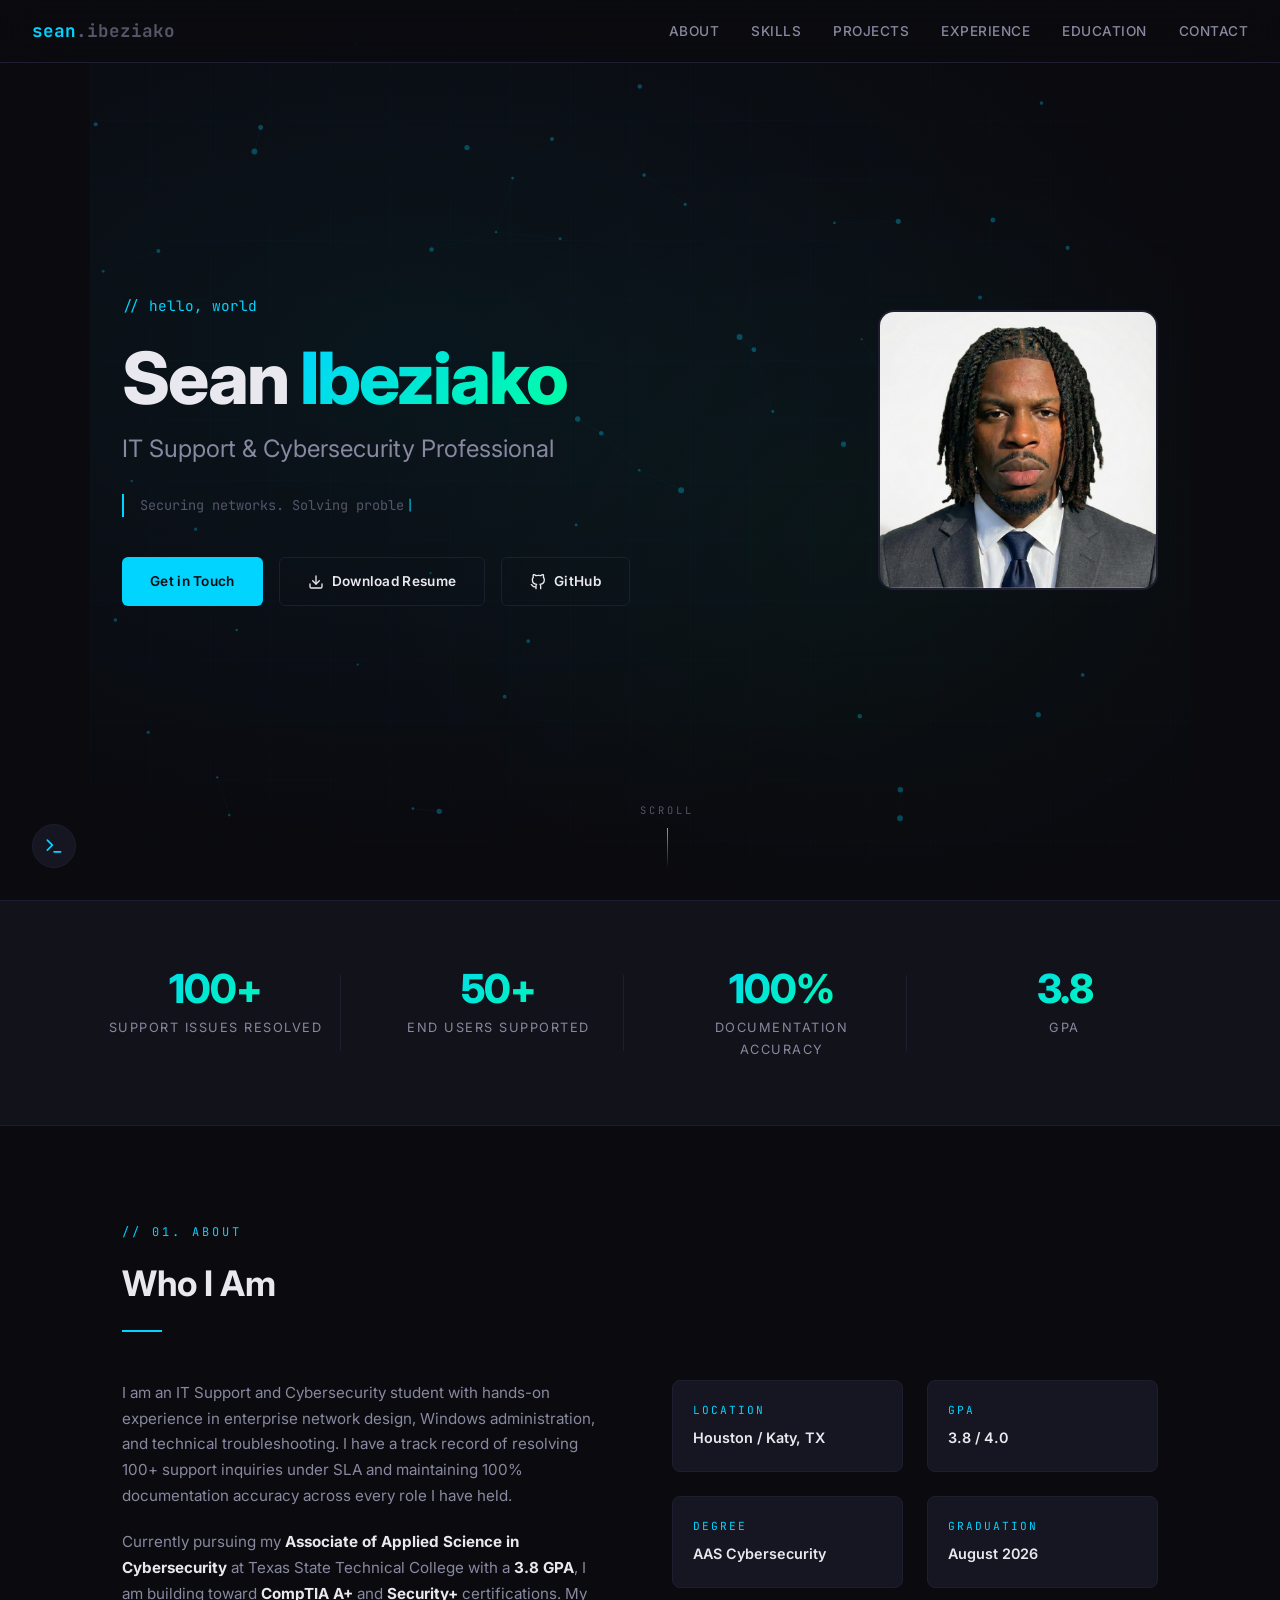
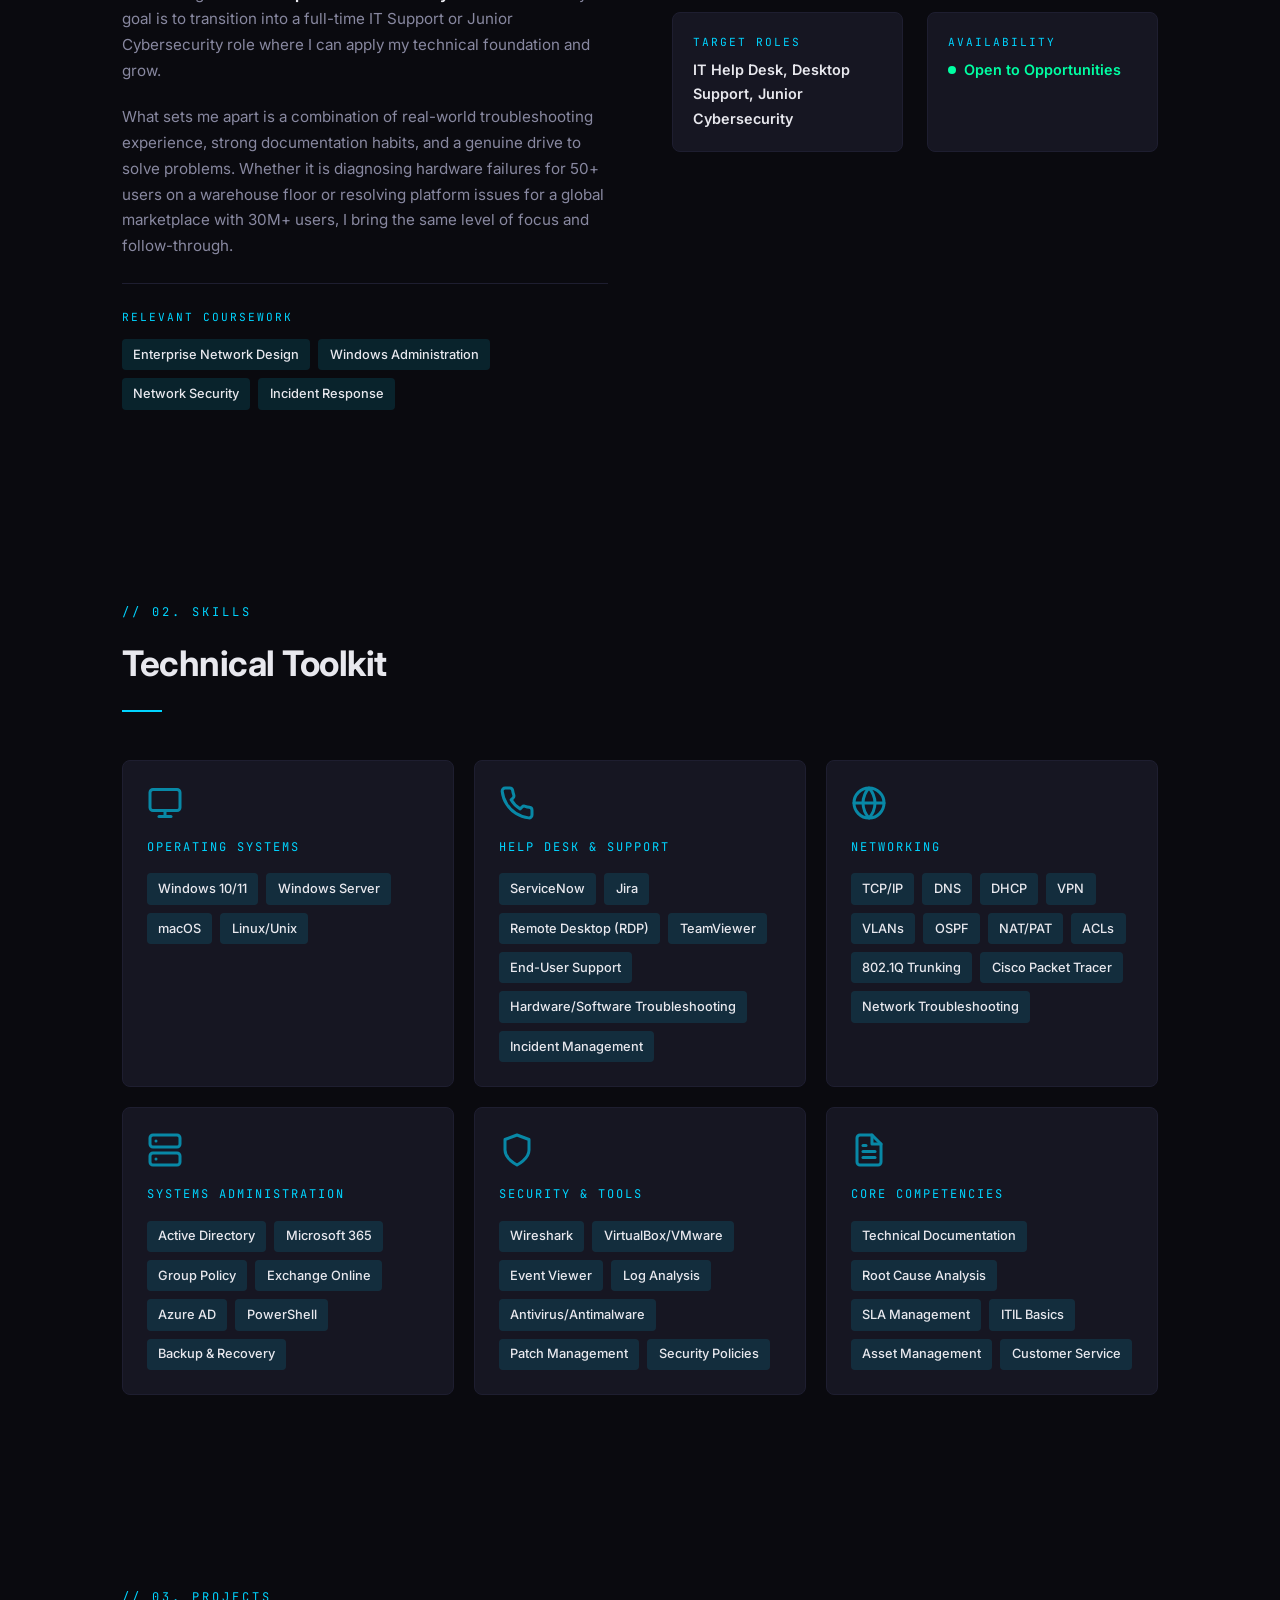
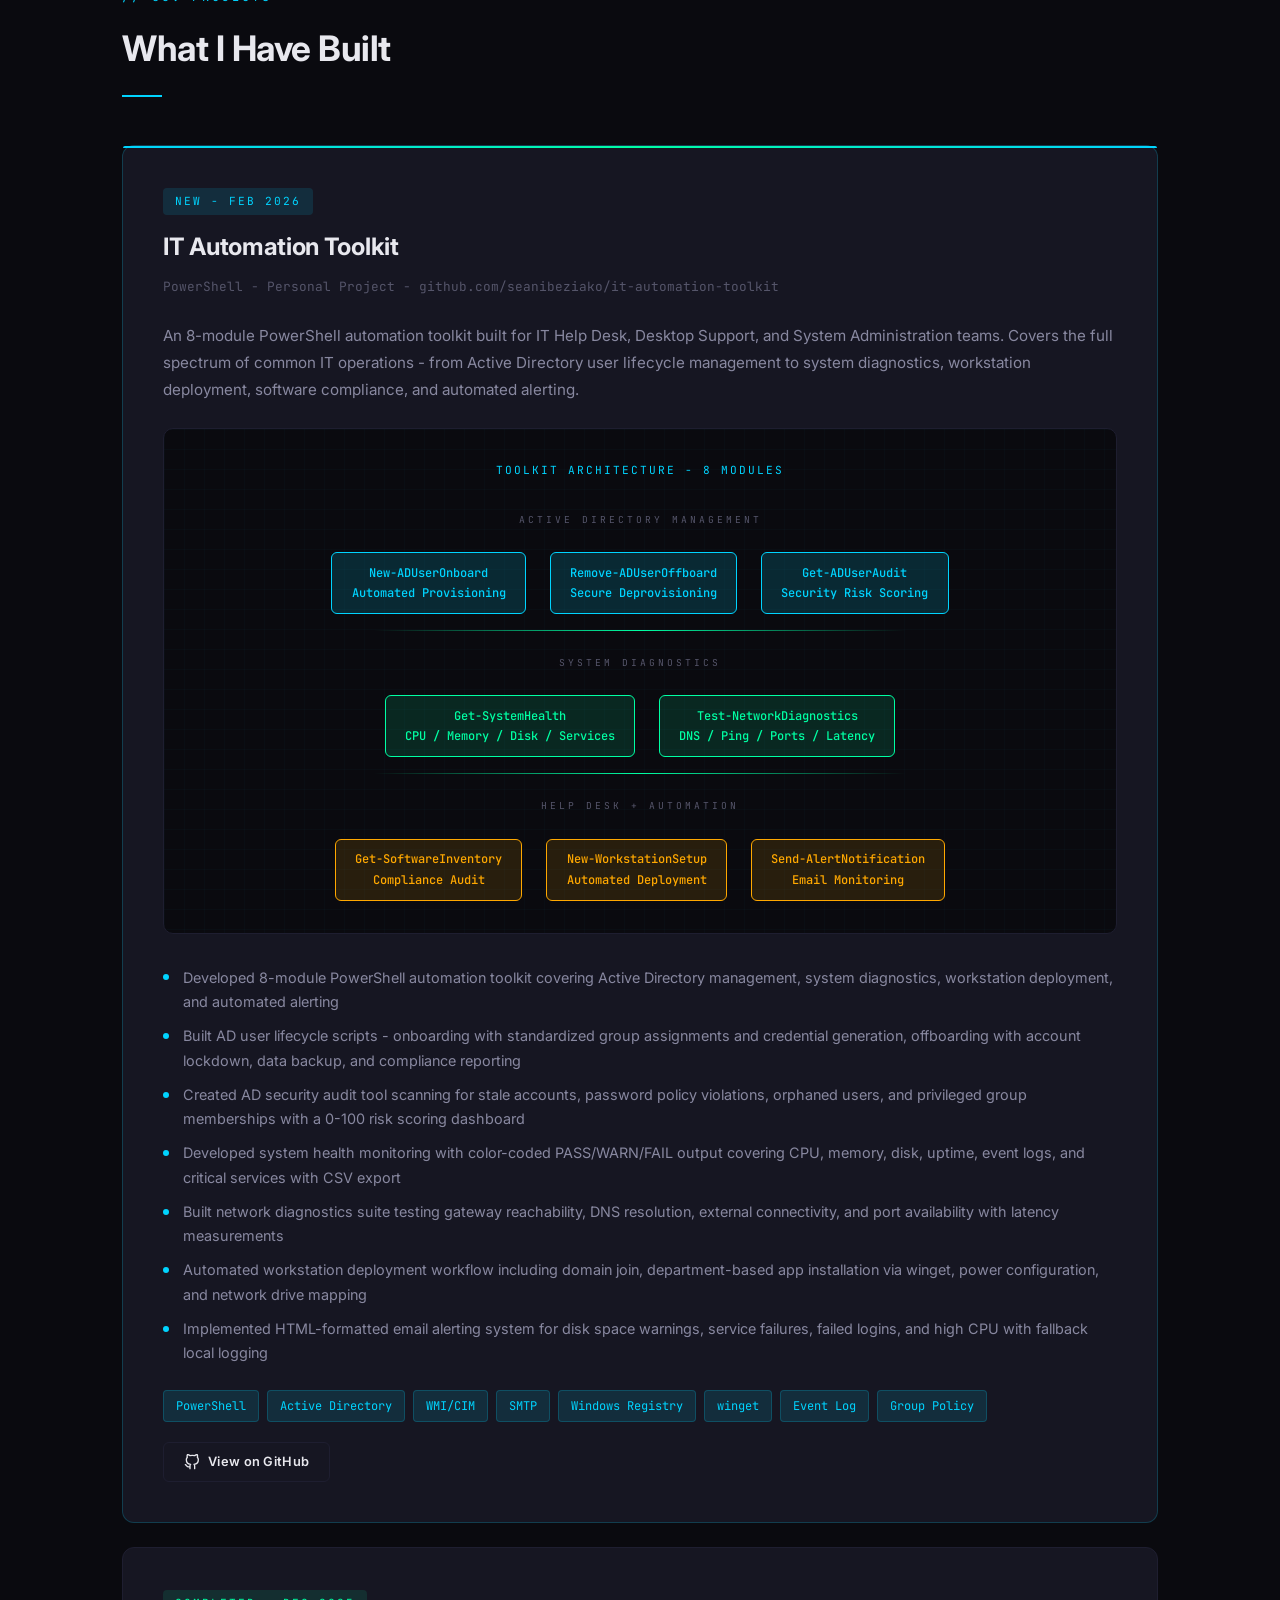
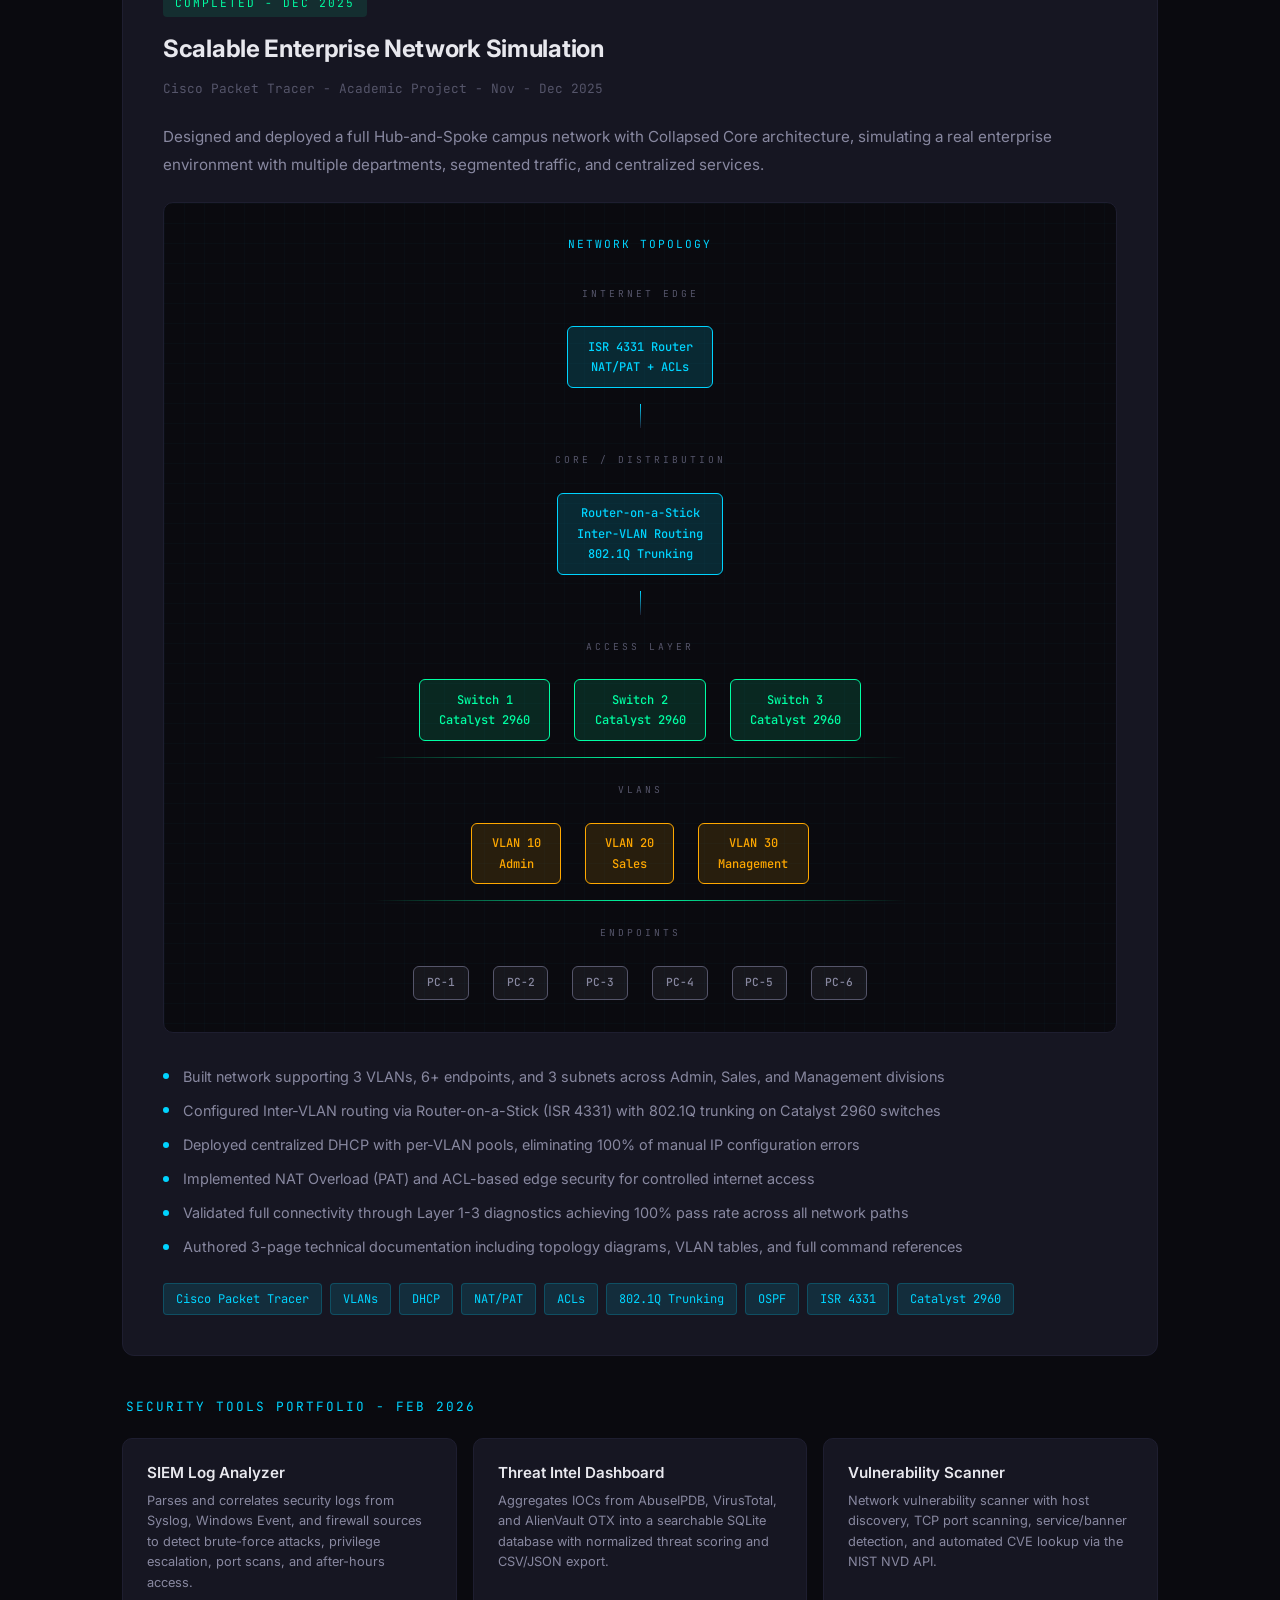
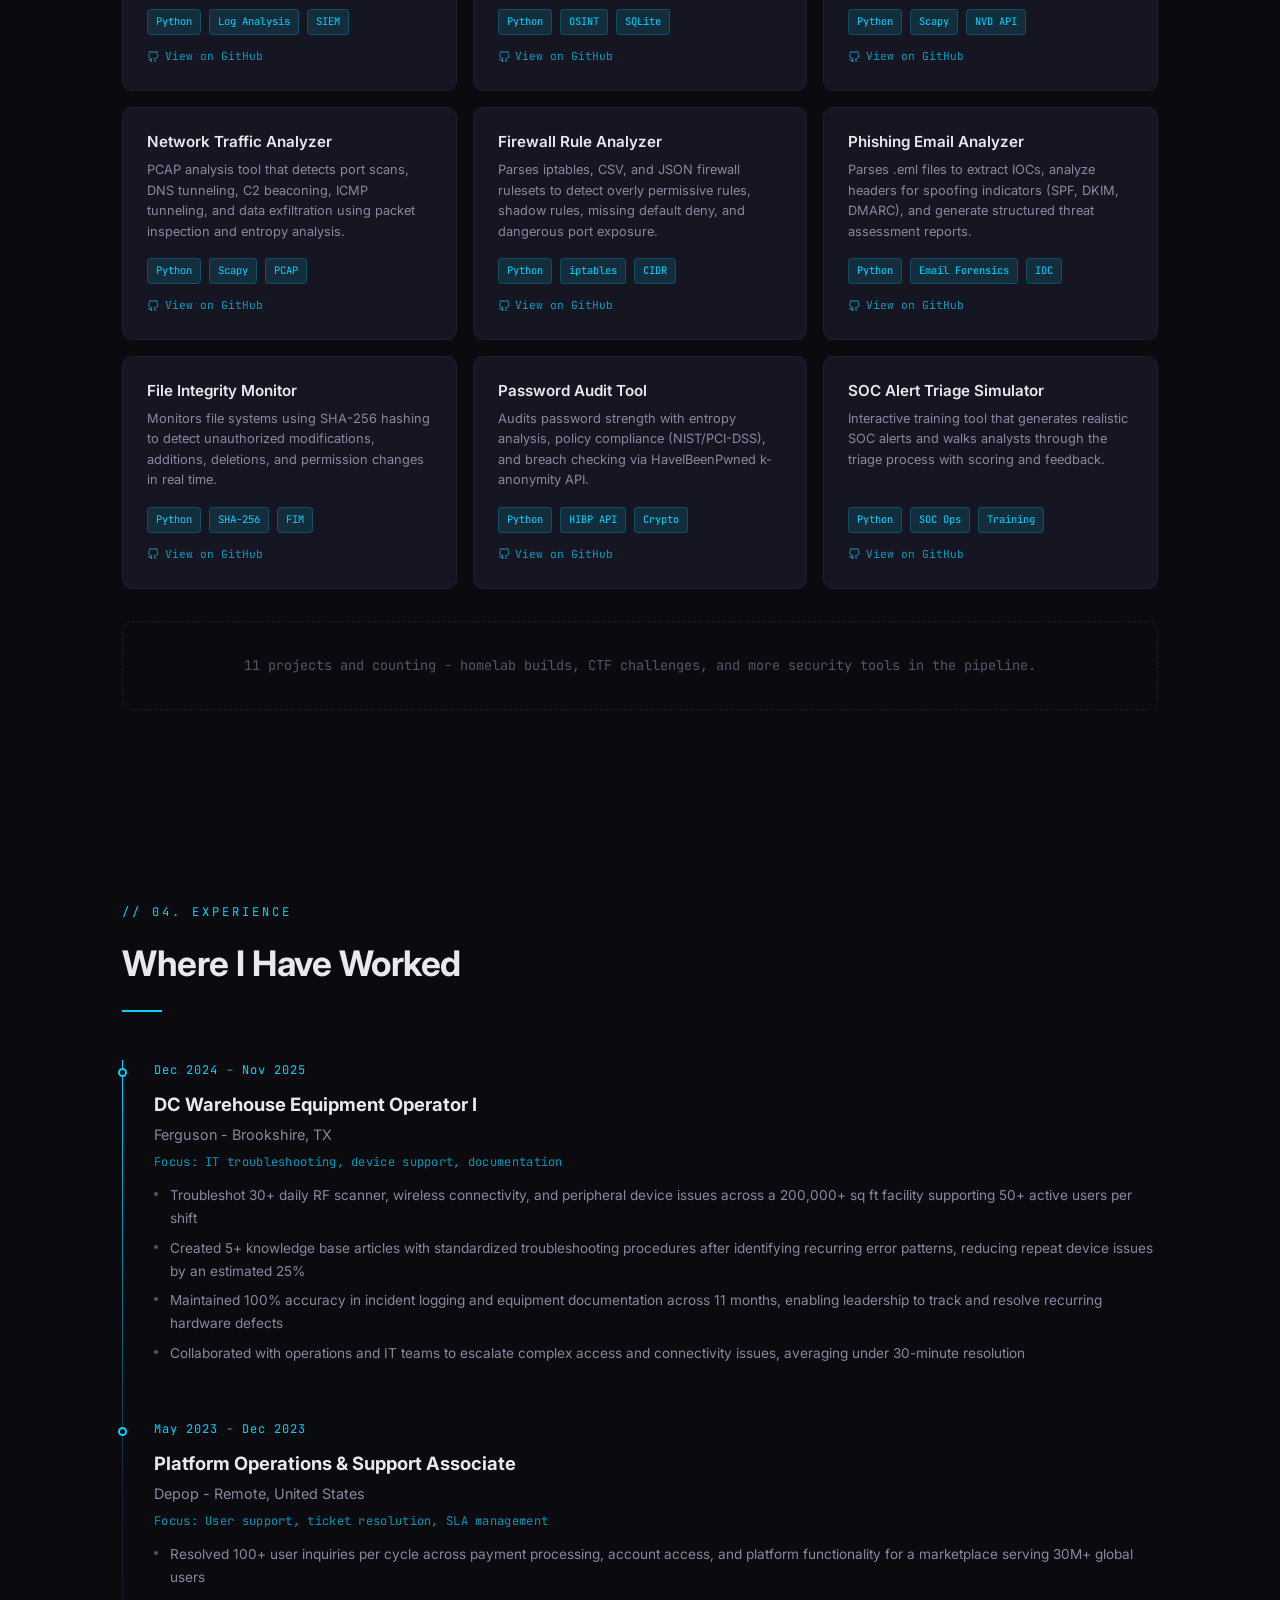
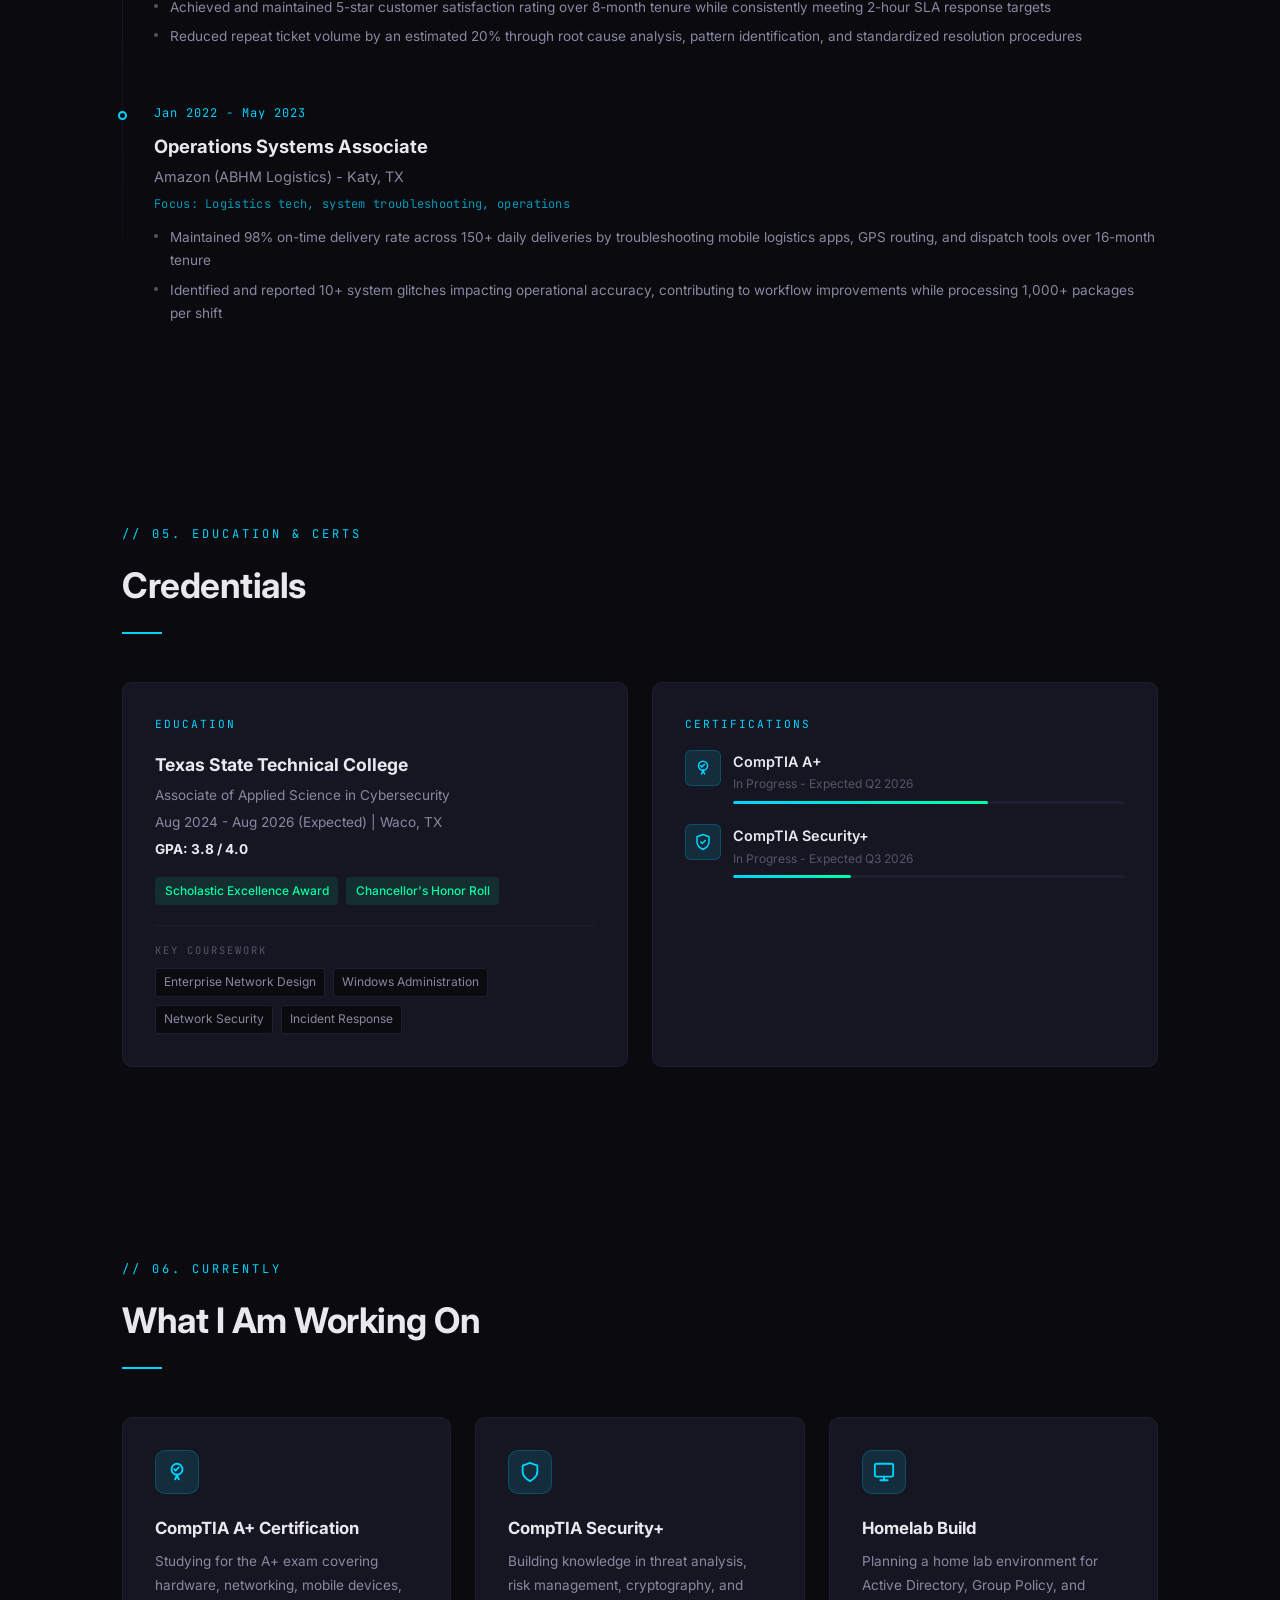
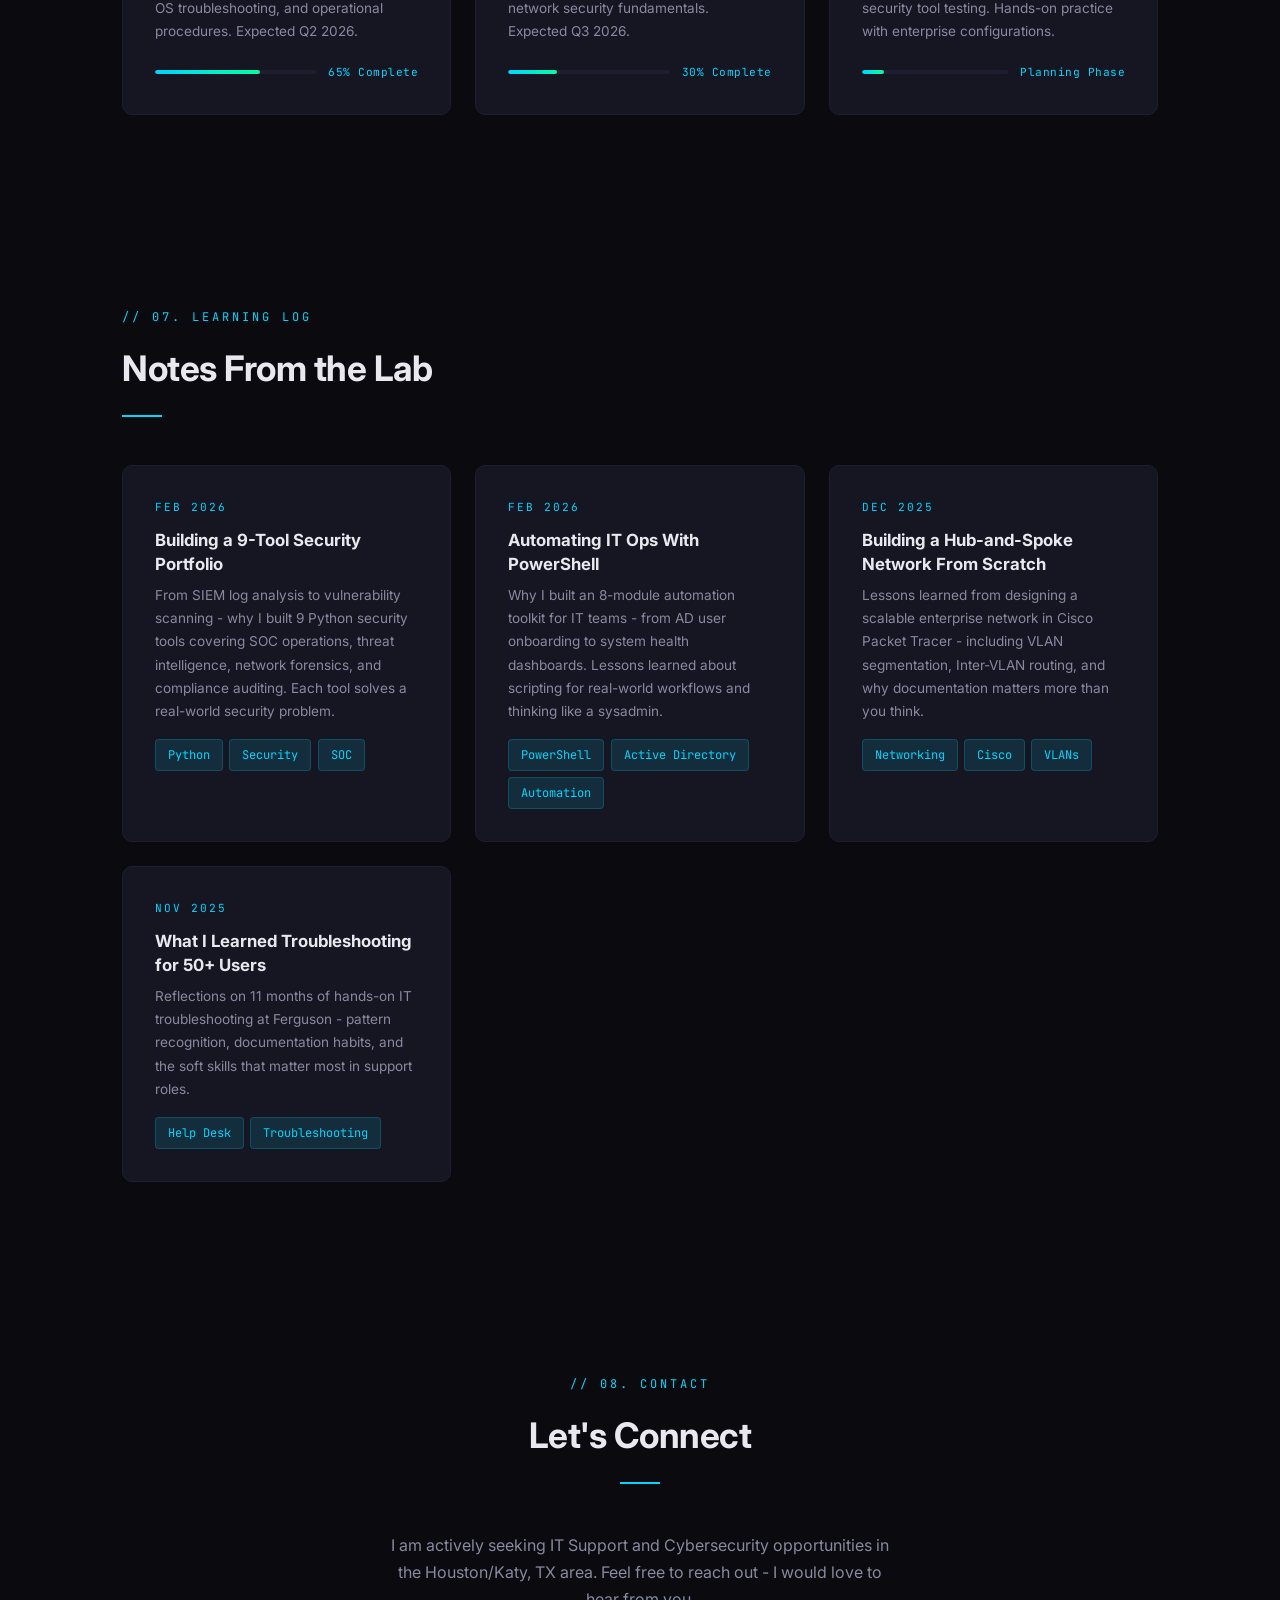
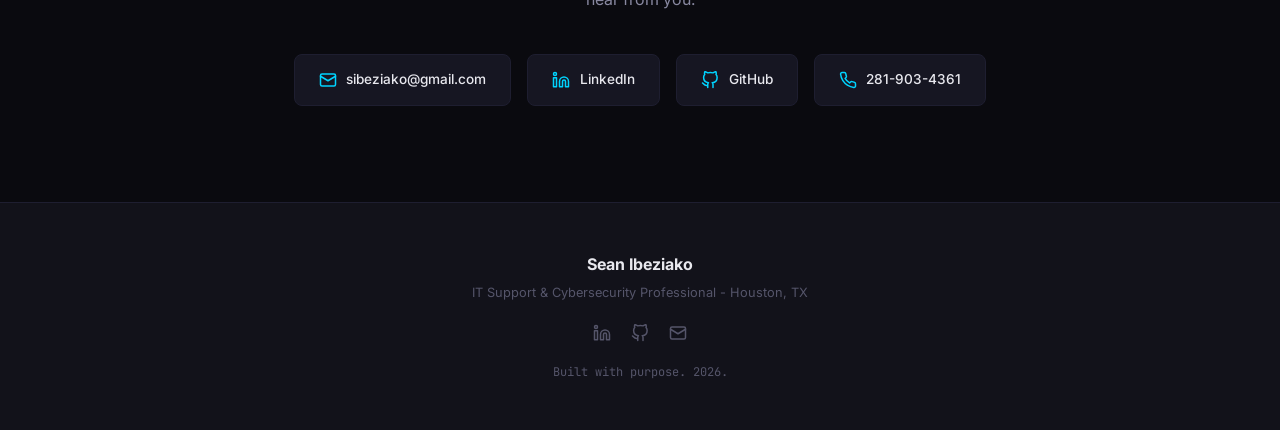
==== index.html @ e23c7478 "Add 9 security tool projects to portfolio Added SIEM Log Analyzer, Threat Intel Dashboard, Vulnerabi" ====
<!DOCTYPE html>
<html lang="en">
<head>
  <meta charset="UTF-8">
  <meta name="viewport" content="width=device-width, initial-scale=1.0">
  <meta name="description" content="Sean Ibeziako - IT Support and Cybersecurity Professional. Portfolio showcasing technical projects, experience, and skills in enterprise networking, Windows administration, and cybersecurity.">
  <meta name="keywords" content="IT Support, Cybersecurity, Help Desk, Desktop Support, Network Administration, Active Directory, PowerShell, Sean Ibeziako, Houston TX">
  <meta property="og:title" content="Sean Ibeziako | IT Support &amp; Cybersecurity">
  <meta property="og:description" content="IT Support and Cybersecurity professional with hands-on experience in enterprise network design, Windows administration, and technical troubleshooting. Based in Houston, TX.">
  <meta property="og:type" content="website">
  <meta property="og:url" content="https://seanibeziako.github.io">
  <meta property="og:image" content="https://seanibeziako.github.io/assets/headshot.jpg">
  <meta name="twitter:card" content="summary_large_image">
  <meta name="twitter:title" content="Sean Ibeziako | IT Support &amp; Cybersecurity">
  <meta name="twitter:description" content="IT Support and Cybersecurity professional. Enterprise networking, Windows admin, and technical troubleshooting. Houston, TX.">
  <meta name="twitter:image" content="https://seanibeziako.github.io/assets/headshot.jpg">
  <title>Sean Ibeziako | IT Support &amp; Cybersecurity</title>
  <link rel="preconnect" href="https://fonts.googleapis.com">
  <link rel="preconnect" href="https://fonts.gstatic.com" crossorigin>
  <link href="https://fonts.googleapis.com/css2?family=Inter:wght@400;500;600;700;800&family=JetBrains+Mono:wght@400;500;700&display=swap" rel="stylesheet">
  <link rel="icon" type="image/svg+xml" href="favicon.svg">
  <link rel="stylesheet" href="style.css">
</head>
<body>

  <!-- Navigation -->
  <nav class="nav" id="nav">
    <div class="nav-logo">sean<span>.ibeziako</span></div>
    <ul class="nav-links" id="navLinks">
      <li><a href="#about">About</a></li>
      <li><a href="#skills">Skills</a></li>
      <li><a href="#projects">Projects</a></li>
      <li><a href="#experience">Experience</a></li>
      <li><a href="#education">Education</a></li>
      <li><a href="#contact">Contact</a></li>
    </ul>
    <div class="nav-toggle" id="navToggle" aria-label="Toggle navigation">
      <span></span>
      <span></span>
      <span></span>
    </div>
  </nav>

  <!-- Hero -->
  <section class="hero" id="hero">
    <canvas id="particleCanvas" class="hero-particles"></canvas>
    <div class="hero-grid"></div>
    <div class="hero-content">
      <div class="hero-text">
        <p class="hero-greeting">// hello, world</p>
        <h1 class="hero-name">Sean <span class="highlight">Ibeziako</span></h1>
        <p class="hero-title">IT Support &amp; Cybersecurity Professional</p>
        <p class="hero-tagline" id="heroTagline"></p>
        <div class="hero-actions">
          <a href="#contact" class="btn btn-primary">Get in Touch</a>
          <a href="assets/Sean_Ibeziako_Resume.pdf" download class="btn btn-outline">
            <svg xmlns="http://www.w3.org/2000/svg" width="16" height="16" viewBox="0 0 24 24" fill="none" stroke="currentColor" stroke-width="2" stroke-linecap="round" stroke-linejoin="round"><path d="M21 15v4a2 2 0 01-2 2H5a2 2 0 01-2-2v-4"/><polyline points="7 10 12 15 17 10"/><line x1="12" y1="15" x2="12" y2="3"/></svg>
            Download Resume
          </a>
          <a href="https://github.com/seanibeziako" target="_blank" rel="noopener" class="btn btn-outline">
            <svg xmlns="http://www.w3.org/2000/svg" width="16" height="16" viewBox="0 0 24 24" fill="none" stroke="currentColor" stroke-width="2" stroke-linecap="round" stroke-linejoin="round"><path d="M9 19c-5 1.5-5-2.5-7-3m14 6v-3.87a3.37 3.37 0 00-.94-2.61c3.14-.35 6.44-1.54 6.44-7A5.44 5.44 0 0020 4.77 5.07 5.07 0 0019.91 1S18.73.65 16 2.48a13.38 13.38 0 00-7 0C6.27.65 5.09 1 5.09 1A5.07 5.07 0 005 4.77a5.44 5.44 0 00-1.5 3.78c0 5.42 3.3 6.61 6.44 7A3.37 3.37 0 009 18.13V22"/></svg>
            GitHub
          </a>
        </div>
      </div>
      <div class="hero-photo">
        <div class="hero-photo-wrapper">
          <img src="assets/headshot.jpg" alt="Sean Ibeziako - IT Support and Cybersecurity Professional" loading="eager">
        </div>
      </div>
    </div>
    <div class="hero-scroll-indicator" aria-hidden="true">
      <span>Scroll</span>
      <div class="scroll-line"></div>
    </div>
  </section>

  <!-- Stats Banner -->
  <div class="stats-banner">
    <div class="stats-grid">
      <div class="stat-item reveal">
        <div class="stat-number" data-count="100">0+</div>
        <div class="stat-label">Support Issues Resolved</div>
      </div>
      <div class="stat-item reveal">
        <div class="stat-number" data-count="50">0+</div>
        <div class="stat-label">End Users Supported</div>
      </div>
      <div class="stat-item reveal">
        <div class="stat-number">100%</div>
        <div class="stat-label">Documentation Accuracy</div>
      </div>
      <div class="stat-item reveal">
        <div class="stat-number">3.8</div>
        <div class="stat-label">GPA</div>
      </div>
    </div>
  </div>

  <!-- About -->
  <section id="about">
    <div class="reveal">
      <span class="section-label">// 01. About</span>
      <h2 class="section-title">Who I Am</h2>
      <div class="section-divider"></div>
    </div>
    <div class="about-content reveal">
      <div class="about-text">
        <p>
          I am an IT Support and Cybersecurity student with hands-on experience in enterprise network design, Windows administration, and technical troubleshooting. I have a track record of resolving 100+ support inquiries under SLA and maintaining 100% documentation accuracy across every role I have held.
        </p>
        <p>
          Currently pursuing my <strong>Associate of Applied Science in Cybersecurity</strong> at Texas State Technical College with a <strong>3.8 GPA</strong>, I am building toward <strong>CompTIA A+</strong> and <strong>Security+</strong> certifications. My goal is to transition into a full-time IT Support or Junior Cybersecurity role where I can apply my technical foundation and grow.
        </p>
        <p>
          What sets me apart is a combination of real-world troubleshooting experience, strong documentation habits, and a genuine drive to solve problems. Whether it is diagnosing hardware failures for 50+ users on a warehouse floor or resolving platform issues for a global marketplace with 30M+ users, I bring the same level of focus and follow-through.
        </p>
        <div class="about-coursework">
          <span class="about-coursework-label">Relevant Coursework</span>
          <div class="skill-tags">
            <span class="skill-tag">Enterprise Network Design</span>
            <span class="skill-tag">Windows Administration</span>
            <span class="skill-tag">Network Security</span>
            <span class="skill-tag">Incident Response</span>
          </div>
        </div>
      </div>
      <div class="about-details">
        <div class="about-detail-item">
          <div class="about-detail-label">Location</div>
          <div class="about-detail-value">Houston / Katy, TX</div>
        </div>
        <div class="about-detail-item">
          <div class="about-detail-label">GPA</div>
          <div class="about-detail-value">3.8 / 4.0</div>
        </div>
        <div class="about-detail-item">
          <div class="about-detail-label">Degree</div>
          <div class="about-detail-value">AAS Cybersecurity</div>
        </div>
        <div class="about-detail-item">
          <div class="about-detail-label">Graduation</div>
          <div class="about-detail-value">August 2026</div>
        </div>
        <div class="about-detail-item">
          <div class="about-detail-label">Target Roles</div>
          <div class="about-detail-value">IT Help Desk, Desktop Support, Junior Cybersecurity</div>
        </div>
        <div class="about-detail-item">
          <div class="about-detail-label">Availability</div>
          <div class="about-detail-value available-badge">Open to Opportunities</div>
        </div>
      </div>
    </div>
  </section>

  <!-- Skills -->
  <section id="skills">
    <div class="reveal">
      <span class="section-label">// 02. Skills</span>
      <h2 class="section-title">Technical Toolkit</h2>
      <div class="section-divider"></div>
    </div>
    <div class="skills-grid">
      <div class="skill-card reveal">
        <div class="skill-card-icon">
          <svg xmlns="http://www.w3.org/2000/svg" viewBox="0 0 24 24" fill="none" stroke="currentColor" stroke-width="2" stroke-linecap="round" stroke-linejoin="round"><rect x="2" y="3" width="20" height="14" rx="2" ry="2"/><line x1="8" y1="21" x2="16" y2="21"/><line x1="12" y1="17" x2="12" y2="21"/></svg>
        </div>
        <div class="skill-card-title">Operating Systems</div>
        <div class="skill-tags">
          <span class="skill-tag">Windows 10/11</span>
          <span class="skill-tag">Windows Server</span>
          <span class="skill-tag">macOS</span>
          <span class="skill-tag">Linux/Unix</span>
        </div>
      </div>
      <div class="skill-card reveal">
        <div class="skill-card-icon">
          <svg xmlns="http://www.w3.org/2000/svg" viewBox="0 0 24 24" fill="none" stroke="currentColor" stroke-width="2" stroke-linecap="round" stroke-linejoin="round"><path d="M22 16.92v3a2 2 0 01-2.18 2 19.79 19.79 0 01-8.63-3.07 19.5 19.5 0 01-6-6 19.79 19.79 0 01-3.07-8.67A2 2 0 014.11 2h3a2 2 0 012 1.72 12.84 12.84 0 00.7 2.81 2 2 0 01-.45 2.11L8.09 9.91a16 16 0 006 6l1.27-1.27a2 2 0 012.11-.45 12.84 12.84 0 002.81.7A2 2 0 0122 16.92z"/></svg>
          </div>
        <div class="skill-card-title">Help Desk &amp; Support</div>
        <div class="skill-tags">
          <span class="skill-tag">ServiceNow</span>
          <span class="skill-tag">Jira</span>
          <span class="skill-tag">Remote Desktop (RDP)</span>
          <span class="skill-tag">TeamViewer</span>
          <span class="skill-tag">End-User Support</span>
          <span class="skill-tag">Hardware/Software Troubleshooting</span>
          <span class="skill-tag">Incident Management</span>
        </div>
      </div>
      <div class="skill-card reveal">
        <div class="skill-card-icon">
          <svg xmlns="http://www.w3.org/2000/svg" viewBox="0 0 24 24" fill="none" stroke="currentColor" stroke-width="2" stroke-linecap="round" stroke-linejoin="round"><circle cx="12" cy="12" r="10"/><line x1="2" y1="12" x2="22" y2="12"/><path d="M12 2a15.3 15.3 0 014 10 15.3 15.3 0 01-4 10 15.3 15.3 0 01-4-10 15.3 15.3 0 014-10z"/></svg>
        </div>
        <div class="skill-card-title">Networking</div>
        <div class="skill-tags">
          <span class="skill-tag">TCP/IP</span>
          <span class="skill-tag">DNS</span>
          <span class="skill-tag">DHCP</span>
          <span class="skill-tag">VPN</span>
          <span class="skill-tag">VLANs</span>
          <span class="skill-tag">OSPF</span>
          <span class="skill-tag">NAT/PAT</span>
          <span class="skill-tag">ACLs</span>
          <span class="skill-tag">802.1Q Trunking</span>
          <span class="skill-tag">Cisco Packet Tracer</span>
          <span class="skill-tag">Network Troubleshooting</span>
        </div>
      </div>
      <div class="skill-card reveal">
        <div class="skill-card-icon">
          <svg xmlns="http://www.w3.org/2000/svg" viewBox="0 0 24 24" fill="none" stroke="currentColor" stroke-width="2" stroke-linecap="round" stroke-linejoin="round"><rect x="2" y="2" width="20" height="8" rx="2" ry="2"/><rect x="2" y="14" width="20" height="8" rx="2" ry="2"/><line x1="6" y1="6" x2="6.01" y2="6"/><line x1="6" y1="18" x2="6.01" y2="18"/></svg>
        </div>
        <div class="skill-card-title">Systems Administration</div>
        <div class="skill-tags">
          <span class="skill-tag">Active Directory</span>
          <span class="skill-tag">Microsoft 365</span>
          <span class="skill-tag">Group Policy</span>
          <span class="skill-tag">Exchange Online</span>
          <span class="skill-tag">Azure AD</span>
          <span class="skill-tag">PowerShell</span>
          <span class="skill-tag">Backup &amp; Recovery</span>
        </div>
      </div>
      <div class="skill-card reveal">
        <div class="skill-card-icon">
          <svg xmlns="http://www.w3.org/2000/svg" viewBox="0 0 24 24" fill="none" stroke="currentColor" stroke-width="2" stroke-linecap="round" stroke-linejoin="round"><path d="M12 22s8-4 8-10V5l-8-3-8 3v7c0 6 8 10 8 10z"/></svg>
        </div>
        <div class="skill-card-title">Security &amp; Tools</div>
        <div class="skill-tags">
          <span class="skill-tag">Wireshark</span>
          <span class="skill-tag">VirtualBox/VMware</span>
          <span class="skill-tag">Event Viewer</span>
          <span class="skill-tag">Log Analysis</span>
          <span class="skill-tag">Antivirus/Antimalware</span>
          <span class="skill-tag">Patch Management</span>
          <span class="skill-tag">Security Policies</span>
        </div>
      </div>
      <div class="skill-card reveal">
        <div class="skill-card-icon">
          <svg xmlns="http://www.w3.org/2000/svg" viewBox="0 0 24 24" fill="none" stroke="currentColor" stroke-width="2" stroke-linecap="round" stroke-linejoin="round"><path d="M14 2H6a2 2 0 00-2 2v16a2 2 0 002 2h12a2 2 0 002-2V8z"/><polyline points="14 2 14 8 20 8"/><line x1="16" y1="13" x2="8" y2="13"/><line x1="16" y1="17" x2="8" y2="17"/><polyline points="10 9 9 9 8 9"/></svg>
        </div>
        <div class="skill-card-title">Core Competencies</div>
        <div class="skill-tags">
          <span class="skill-tag">Technical Documentation</span>
          <span class="skill-tag">Root Cause Analysis</span>
          <span class="skill-tag">SLA Management</span>
          <span class="skill-tag">ITIL Basics</span>
          <span class="skill-tag">Asset Management</span>
          <span class="skill-tag">Customer Service</span>
        </div>
      </div>
    </div>
  </section>

  <!-- Projects -->
  <section id="projects">
    <div class="reveal">
      <span class="section-label">// 03. Projects</span>
      <h2 class="section-title">What I Have Built</h2>
      <div class="section-divider"></div>
    </div>

    <div class="project-card featured reveal">
      <span class="project-status status-new">New - Feb 2026</span>
      <h3 class="project-title">IT Automation Toolkit</h3>
      <p class="project-subtitle">PowerShell - Personal Project - github.com/seanibeziako/it-automation-toolkit</p>
      <p class="project-description">
        An 8-module PowerShell automation toolkit built for IT Help Desk, Desktop Support, and System Administration teams. Covers the full spectrum of common IT operations - from Active Directory user lifecycle management to system diagnostics, workstation deployment, software compliance, and automated alerting.
      </p>

      <!-- Module Overview Diagram -->
      <div class="network-diagram">
        <div class="diagram-label">Toolkit Architecture - 8 Modules</div>
        <div class="diagram-content">
          <div class="diagram-tier-label">Active Directory Management</div>
          <div class="diagram-tier">
            <div class="diagram-node node-router">New-ADUserOnboard<br>Automated Provisioning</div>
            <div class="diagram-node node-router">Remove-ADUserOffboard<br>Secure Deprovisioning</div>
            <div class="diagram-node node-router">Get-ADUserAudit<br>Security Risk Scoring</div>
          </div>
          <div class="diagram-connector-horizontal"></div>
          <div class="diagram-tier-label">System Diagnostics</div>
          <div class="diagram-tier">
            <div class="diagram-node node-switch">Get-SystemHealth<br>CPU / Memory / Disk / Services</div>
            <div class="diagram-node node-switch">Test-NetworkDiagnostics<br>DNS / Ping / Ports / Latency</div>
          </div>
          <div class="diagram-connector-horizontal"></div>
          <div class="diagram-tier-label">Help Desk + Automation</div>
          <div class="diagram-tier">
            <div class="diagram-node node-vlan">Get-SoftwareInventory<br>Compliance Audit</div>
            <div class="diagram-node node-vlan">New-WorkstationSetup<br>Automated Deployment</div>
            <div class="diagram-node node-vlan">Send-AlertNotification<br>Email Monitoring</div>
          </div>
        </div>
      </div>

      <ul class="project-highlights">
        <li>Developed 8-module PowerShell automation toolkit covering Active Directory management, system diagnostics, workstation deployment, and automated alerting</li>
        <li>Built AD user lifecycle scripts - onboarding with standardized group assignments and credential generation, offboarding with account lockdown, data backup, and compliance reporting</li>
        <li>Created AD security audit tool scanning for stale accounts, password policy violations, orphaned users, and privileged group memberships with a 0-100 risk scoring dashboard</li>
        <li>Developed system health monitoring with color-coded PASS/WARN/FAIL output covering CPU, memory, disk, uptime, event logs, and critical services with CSV export</li>
        <li>Built network diagnostics suite testing gateway reachability, DNS resolution, external connectivity, and port availability with latency measurements</li>
        <li>Automated workstation deployment workflow including domain join, department-based app installation via winget, power configuration, and network drive mapping</li>
        <li>Implemented HTML-formatted email alerting system for disk space warnings, service failures, failed logins, and high CPU with fallback local logging</li>
      </ul>
      <div class="project-tech">
        <span class="project-tech-tag">PowerShell</span>
        <span class="project-tech-tag">Active Directory</span>
        <span class="project-tech-tag">WMI/CIM</span>
        <span class="project-tech-tag">SMTP</span>
        <span class="project-tech-tag">Windows Registry</span>
        <span class="project-tech-tag">winget</span>
        <span class="project-tech-tag">Event Log</span>
        <span class="project-tech-tag">Group Policy</span>
      </div>
      <div class="project-links">
        <a href="https://github.com/seanibeziako/it-automation-toolkit" target="_blank" rel="noopener" class="btn btn-outline btn-sm">
          <svg xmlns="http://www.w3.org/2000/svg" width="16" height="16" viewBox="0 0 24 24" fill="none" stroke="currentColor" stroke-width="2" stroke-linecap="round" stroke-linejoin="round"><path d="M9 19c-5 1.5-5-2.5-7-3m14 6v-3.87a3.37 3.37 0 00-.94-2.61c3.14-.35 6.44-1.54 6.44-7A5.44 5.44 0 0020 4.77 5.07 5.07 0 0019.91 1S18.73.65 16 2.48a13.38 13.38 0 00-7 0C6.27.65 5.09 1 5.09 1A5.07 5.07 0 005 4.77a5.44 5.44 0 00-1.5 3.78c0 5.42 3.3 6.61 6.44 7A3.37 3.37 0 009 18.13V22"/></svg>
          View on GitHub
        </a>
      </div>
    </div>

    <div class="project-card reveal">
      <span class="project-status">Completed - Dec 2025</span>
      <h3 class="project-title">Scalable Enterprise Network Simulation</h3>
      <p class="project-subtitle">Cisco Packet Tracer - Academic Project - Nov - Dec 2025</p>
      <p class="project-description">
        Designed and deployed a full Hub-and-Spoke campus network with Collapsed Core architecture, simulating a real enterprise environment with multiple departments, segmented traffic, and centralized services.
      </p>

      <!-- Interactive Network Topology Diagram -->
      <div class="network-diagram">
        <div class="diagram-label">Network Topology</div>
        <div class="diagram-content">
          <div class="diagram-tier-label">Internet Edge</div>
          <div class="diagram-tier">
            <div class="diagram-node node-router">ISR 4331 Router<br>NAT/PAT + ACLs</div>
          </div>
          <div class="diagram-connector"></div>
          <div class="diagram-tier-label">Core / Distribution</div>
          <div class="diagram-tier">
            <div class="diagram-node node-router">Router-on-a-Stick<br>Inter-VLAN Routing<br>802.1Q Trunking</div>
          </div>
          <div class="diagram-connector"></div>
          <div class="diagram-tier-label">Access Layer</div>
          <div class="diagram-tier">
            <div class="diagram-node node-switch">Switch 1<br>Catalyst 2960</div>
            <div class="diagram-node node-switch">Switch 2<br>Catalyst 2960</div>
            <div class="diagram-node node-switch">Switch 3<br>Catalyst 2960</div>
          </div>
          <div class="diagram-connector-horizontal"></div>
          <div class="diagram-tier-label">VLANs</div>
          <div class="diagram-tier">
            <div class="diagram-node node-vlan">VLAN 10<br>Admin</div>
            <div class="diagram-node node-vlan">VLAN 20<br>Sales</div>
            <div class="diagram-node node-vlan">VLAN 30<br>Management</div>
          </div>
          <div class="diagram-connector-horizontal"></div>
          <div class="diagram-tier-label">Endpoints</div>
          <div class="diagram-tier">
            <div class="diagram-node node-endpoint">PC-1</div>
            <div class="diagram-node node-endpoint">PC-2</div>
            <div class="diagram-node node-endpoint">PC-3</div>
            <div class="diagram-node node-endpoint">PC-4</div>
            <div class="diagram-node node-endpoint">PC-5</div>
            <div class="diagram-node node-endpoint">PC-6</div>
          </div>
        </div>
      </div>

      <ul class="project-highlights">
        <li>Built network supporting 3 VLANs, 6+ endpoints, and 3 subnets across Admin, Sales, and Management divisions</li>
        <li>Configured Inter-VLAN routing via Router-on-a-Stick (ISR 4331) with 802.1Q trunking on Catalyst 2960 switches</li>
        <li>Deployed centralized DHCP with per-VLAN pools, eliminating 100% of manual IP configuration errors</li>
        <li>Implemented NAT Overload (PAT) and ACL-based edge security for controlled internet access</li>
        <li>Validated full connectivity through Layer 1-3 diagnostics achieving 100% pass rate across all network paths</li>
        <li>Authored 3-page technical documentation including topology diagrams, VLAN tables, and full command references</li>
      </ul>
      <div class="project-tech">
        <span class="project-tech-tag">Cisco Packet Tracer</span>
        <span class="project-tech-tag">VLANs</span>
        <span class="project-tech-tag">DHCP</span>
        <span class="project-tech-tag">NAT/PAT</span>
        <span class="project-tech-tag">ACLs</span>
        <span class="project-tech-tag">802.1Q Trunking</span>
        <span class="project-tech-tag">OSPF</span>
        <span class="project-tech-tag">ISR 4331</span>
        <span class="project-tech-tag">Catalyst 2960</span>
      </div>
    </div>

    <div class="project-grid-label reveal">Security Tools Portfolio - Feb 2026</div>
    <div class="project-grid">
      <div class="project-mini-card reveal">
        <div class="mini-title">SIEM Log Analyzer</div>
        <div class="mini-desc">Parses and correlates security logs from Syslog, Windows Event, and firewall sources to detect brute-force attacks, privilege escalation, port scans, and after-hours access.</div>
        <div class="project-tech">
          <span class="project-tech-tag">Python</span>
          <span class="project-tech-tag">Log Analysis</span>
          <span class="project-tech-tag">SIEM</span>
        </div>
        <a href="https://github.com/seanibeziako/siem-log-analyzer" target="_blank" rel="noopener" class="mini-link">
          <svg xmlns="http://www.w3.org/2000/svg" width="12" height="12" viewBox="0 0 24 24" fill="none" stroke="currentColor" stroke-width="2"><path d="M9 19c-5 1.5-5-2.5-7-3m14 6v-3.87a3.37 3.37 0 00-.94-2.61c3.14-.35 6.44-1.54 6.44-7A5.44 5.44 0 0020 4.77 5.07 5.07 0 0019.91 1S18.73.65 16 2.48a13.38 13.38 0 00-7 0C6.27.65 5.09 1 5.09 1A5.07 5.07 0 005 4.77a5.44 5.44 0 00-1.5 3.78c0 5.42 3.3 6.61 6.44 7A3.37 3.37 0 009 18.13V22"/></svg>
          View on GitHub
        </a>
      </div>
      <div class="project-mini-card reveal">
        <div class="mini-title">Threat Intel Dashboard</div>
        <div class="mini-desc">Aggregates IOCs from AbuseIPDB, VirusTotal, and AlienVault OTX into a searchable SQLite database with normalized threat scoring and CSV/JSON export.</div>
        <div class="project-tech">
          <span class="project-tech-tag">Python</span>
          <span class="project-tech-tag">OSINT</span>
          <span class="project-tech-tag">SQLite</span>
        </div>
        <a href="https://github.com/seanibeziako/threat-intel-dashboard" target="_blank" rel="noopener" class="mini-link">
          <svg xmlns="http://www.w3.org/2000/svg" width="12" height="12" viewBox="0 0 24 24" fill="none" stroke="currentColor" stroke-width="2"><path d="M9 19c-5 1.5-5-2.5-7-3m14 6v-3.87a3.37 3.37 0 00-.94-2.61c3.14-.35 6.44-1.54 6.44-7A5.44 5.44 0 0020 4.77 5.07 5.07 0 0019.91 1S18.73.65 16 2.48a13.38 13.38 0 00-7 0C6.27.65 5.09 1 5.09 1A5.07 5.07 0 005 4.77a5.44 5.44 0 00-1.5 3.78c0 5.42 3.3 6.61 6.44 7A3.37 3.37 0 009 18.13V22"/></svg>
          View on GitHub
        </a>
      </div>
      <div class="project-mini-card reveal">
        <div class="mini-title">Vulnerability Scanner</div>
        <div class="mini-desc">Network vulnerability scanner with host discovery, TCP port scanning, service/banner detection, and automated CVE lookup via the NIST NVD API.</div>
        <div class="project-tech">
          <span class="project-tech-tag">Python</span>
          <span class="project-tech-tag">Scapy</span>
          <span class="project-tech-tag">NVD API</span>
        </div>
        <a href="https://github.com/seanibeziako/vulnerability-scanner" target="_blank" rel="noopener" class="mini-link">
          <svg xmlns="http://www.w3.org/2000/svg" width="12" height="12" viewBox="0 0 24 24" fill="none" stroke="currentColor" stroke-width="2"><path d="M9 19c-5 1.5-5-2.5-7-3m14 6v-3.87a3.37 3.37 0 00-.94-2.61c3.14-.35 6.44-1.54 6.44-7A5.44 5.44 0 0020 4.77 5.07 5.07 0 0019.91 1S18.73.65 16 2.48a13.38 13.38 0 00-7 0C6.27.65 5.09 1 5.09 1A5.07 5.07 0 005 4.77a5.44 5.44 0 00-1.5 3.78c0 5.42 3.3 6.61 6.44 7A3.37 3.37 0 009 18.13V22"/></svg>
          View on GitHub
        </a>
      </div>
      <div class="project-mini-card reveal">
        <div class="mini-title">Network Traffic Analyzer</div>
        <div class="mini-desc">PCAP analysis tool that detects port scans, DNS tunneling, C2 beaconing, ICMP tunneling, and data exfiltration using packet inspection and entropy analysis.</div>
        <div class="project-tech">
          <span class="project-tech-tag">Python</span>
          <span class="project-tech-tag">Scapy</span>
          <span class="project-tech-tag">PCAP</span>
        </div>
        <a href="https://github.com/seanibeziako/network-traffic-analyzer" target="_blank" rel="noopener" class="mini-link">
          <svg xmlns="http://www.w3.org/2000/svg" width="12" height="12" viewBox="0 0 24 24" fill="none" stroke="currentColor" stroke-width="2"><path d="M9 19c-5 1.5-5-2.5-7-3m14 6v-3.87a3.37 3.37 0 00-.94-2.61c3.14-.35 6.44-1.54 6.44-7A5.44 5.44 0 0020 4.77 5.07 5.07 0 0019.91 1S18.73.65 16 2.48a13.38 13.38 0 00-7 0C6.27.65 5.09 1 5.09 1A5.07 5.07 0 005 4.77a5.44 5.44 0 00-1.5 3.78c0 5.42 3.3 6.61 6.44 7A3.37 3.37 0 009 18.13V22"/></svg>
          View on GitHub
        </a>
      </div>
      <div class="project-mini-card reveal">
        <div class="mini-title">Firewall Rule Analyzer</div>
        <div class="mini-desc">Parses iptables, CSV, and JSON firewall rulesets to detect overly permissive rules, shadow rules, missing default deny, and dangerous port exposure.</div>
        <div class="project-tech">
          <span class="project-tech-tag">Python</span>
          <span class="project-tech-tag">iptables</span>
          <span class="project-tech-tag">CIDR</span>
        </div>
        <a href="https://github.com/seanibeziako/firewall-rule-analyzer" target="_blank" rel="noopener" class="mini-link">
          <svg xmlns="http://www.w3.org/2000/svg" width="12" height="12" viewBox="0 0 24 24" fill="none" stroke="currentColor" stroke-width="2"><path d="M9 19c-5 1.5-5-2.5-7-3m14 6v-3.87a3.37 3.37 0 00-.94-2.61c3.14-.35 6.44-1.54 6.44-7A5.44 5.44 0 0020 4.77 5.07 5.07 0 0019.91 1S18.73.65 16 2.48a13.38 13.38 0 00-7 0C6.27.65 5.09 1 5.09 1A5.07 5.07 0 005 4.77a5.44 5.44 0 00-1.5 3.78c0 5.42 3.3 6.61 6.44 7A3.37 3.37 0 009 18.13V22"/></svg>
          View on GitHub
        </a>
      </div>
      <div class="project-mini-card reveal">
        <div class="mini-title">Phishing Email Analyzer</div>
        <div class="mini-desc">Parses .eml files to extract IOCs, analyze headers for spoofing indicators (SPF, DKIM, DMARC), and generate structured threat assessment reports.</div>
        <div class="project-tech">
          <span class="project-tech-tag">Python</span>
          <span class="project-tech-tag">Email Forensics</span>
          <span class="project-tech-tag">IOC</span>
        </div>
        <a href="https://github.com/seanibeziako/phishing-email-analyzer" target="_blank" rel="noopener" class="mini-link">
          <svg xmlns="http://www.w3.org/2000/svg" width="12" height="12" viewBox="0 0 24 24" fill="none" stroke="currentColor" stroke-width="2"><path d="M9 19c-5 1.5-5-2.5-7-3m14 6v-3.87a3.37 3.37 0 00-.94-2.61c3.14-.35 6.44-1.54 6.44-7A5.44 5.44 0 0020 4.77 5.07 5.07 0 0019.91 1S18.73.65 16 2.48a13.38 13.38 0 00-7 0C6.27.65 5.09 1 5.09 1A5.07 5.07 0 005 4.77a5.44 5.44 0 00-1.5 3.78c0 5.42 3.3 6.61 6.44 7A3.37 3.37 0 009 18.13V22"/></svg>
          View on GitHub
        </a>
      </div>
      <div class="project-mini-card reveal">
        <div class="mini-title">File Integrity Monitor</div>
        <div class="mini-desc">Monitors file systems using SHA-256 hashing to detect unauthorized modifications, additions, deletions, and permission changes in real time.</div>
        <div class="project-tech">
          <span class="project-tech-tag">Python</span>
          <span class="project-tech-tag">SHA-256</span>
          <span class="project-tech-tag">FIM</span>
        </div>
        <a href="https://github.com/seanibeziako/file-integrity-monitor" target="_blank" rel="noopener" class="mini-link">
          <svg xmlns="http://www.w3.org/2000/svg" width="12" height="12" viewBox="0 0 24 24" fill="none" stroke="currentColor" stroke-width="2"><path d="M9 19c-5 1.5-5-2.5-7-3m14 6v-3.87a3.37 3.37 0 00-.94-2.61c3.14-.35 6.44-1.54 6.44-7A5.44 5.44 0 0020 4.77 5.07 5.07 0 0019.91 1S18.73.65 16 2.48a13.38 13.38 0 00-7 0C6.27.65 5.09 1 5.09 1A5.07 5.07 0 005 4.77a5.44 5.44 0 00-1.5 3.78c0 5.42 3.3 6.61 6.44 7A3.37 3.37 0 009 18.13V22"/></svg>
          View on GitHub
        </a>
      </div>
      <div class="project-mini-card reveal">
        <div class="mini-title">Password Audit Tool</div>
        <div class="mini-desc">Audits password strength with entropy analysis, policy compliance (NIST/PCI-DSS), and breach checking via HaveIBeenPwned k-anonymity API.</div>
        <div class="project-tech">
          <span class="project-tech-tag">Python</span>
          <span class="project-tech-tag">HIBP API</span>
          <span class="project-tech-tag">Crypto</span>
        </div>
        <a href="https://github.com/seanibeziako/password-audit-tool" target="_blank" rel="noopener" class="mini-link">
          <svg xmlns="http://www.w3.org/2000/svg" width="12" height="12" viewBox="0 0 24 24" fill="none" stroke="currentColor" stroke-width="2"><path d="M9 19c-5 1.5-5-2.5-7-3m14 6v-3.87a3.37 3.37 0 00-.94-2.61c3.14-.35 6.44-1.54 6.44-7A5.44 5.44 0 0020 4.77 5.07 5.07 0 0019.91 1S18.73.65 16 2.48a13.38 13.38 0 00-7 0C6.27.65 5.09 1 5.09 1A5.07 5.07 0 005 4.77a5.44 5.44 0 00-1.5 3.78c0 5.42 3.3 6.61 6.44 7A3.37 3.37 0 009 18.13V22"/></svg>
          View on GitHub
        </a>
      </div>
      <div class="project-mini-card reveal">
        <div class="mini-title">SOC Alert Triage Simulator</div>
        <div class="mini-desc">Interactive training tool that generates realistic SOC alerts and walks analysts through the triage process with scoring and feedback.</div>
        <div class="project-tech">
          <span class="project-tech-tag">Python</span>
          <span class="project-tech-tag">SOC Ops</span>
          <span class="project-tech-tag">Training</span>
        </div>
        <a href="https://github.com/seanibeziako/soc-alert-triage-simulator" target="_blank" rel="noopener" class="mini-link">
          <svg xmlns="http://www.w3.org/2000/svg" width="12" height="12" viewBox="0 0 24 24" fill="none" stroke="currentColor" stroke-width="2"><path d="M9 19c-5 1.5-5-2.5-7-3m14 6v-3.87a3.37 3.37 0 00-.94-2.61c3.14-.35 6.44-1.54 6.44-7A5.44 5.44 0 0020 4.77 5.07 5.07 0 0019.91 1S18.73.65 16 2.48a13.38 13.38 0 00-7 0C6.27.65 5.09 1 5.09 1A5.07 5.07 0 005 4.77a5.44 5.44 0 00-1.5 3.78c0 5.42 3.3 6.61 6.44 7A3.37 3.37 0 009 18.13V22"/></svg>
          View on GitHub
        </a>
      </div>
    </div>

    <div class="projects-cta reveal">
      11 projects and counting - homelab builds, CTF challenges, and more security tools in the pipeline.
    </div>
  </section>

  <!-- Experience -->
  <section id="experience">
    <div class="reveal">
      <span class="section-label">// 04. Experience</span>
      <h2 class="section-title">Where I Have Worked</h2>
      <div class="section-divider"></div>
    </div>

    <div class="timeline">
      <div class="timeline-item reveal">
        <div class="timeline-date">Dec 2024 - Nov 2025</div>
        <h3 class="timeline-role">DC Warehouse Equipment Operator I</h3>
        <p class="timeline-company">Ferguson - Brookshire, TX</p>
        <p class="timeline-focus">Focus: IT troubleshooting, device support, documentation</p>
        <ul class="timeline-points">
          <li>Troubleshot 30+ daily RF scanner, wireless connectivity, and peripheral device issues across a 200,000+ sq ft facility supporting 50+ active users per shift</li>
          <li>Created 5+ knowledge base articles with standardized troubleshooting procedures after identifying recurring error patterns, reducing repeat device issues by an estimated 25%</li>
          <li>Maintained 100% accuracy in incident logging and equipment documentation across 11 months, enabling leadership to track and resolve recurring hardware defects</li>
          <li>Collaborated with operations and IT teams to escalate complex access and connectivity issues, averaging under 30-minute resolution</li>
        </ul>
      </div>

      <div class="timeline-item reveal">
        <div class="timeline-date">May 2023 - Dec 2023</div>
        <h3 class="timeline-role">Platform Operations &amp; Support Associate</h3>
        <p class="timeline-company">Depop - Remote, United States</p>
        <p class="timeline-focus">Focus: User support, ticket resolution, SLA management</p>
        <ul class="timeline-points">
          <li>Resolved 100+ user inquiries per cycle across payment processing, account access, and platform functionality for a marketplace serving 30M+ global users</li>
          <li>Achieved and maintained 5-star customer satisfaction rating over 8-month tenure while consistently meeting 2-hour SLA response targets</li>
          <li>Reduced repeat ticket volume by an estimated 20% through root cause analysis, pattern identification, and standardized resolution procedures</li>
        </ul>
      </div>

      <div class="timeline-item reveal">
        <div class="timeline-date">Jan 2022 - May 2023</div>
        <h3 class="timeline-role">Operations Systems Associate</h3>
        <p class="timeline-company">Amazon (ABHM Logistics) - Katy, TX</p>
        <p class="timeline-focus">Focus: Logistics tech, system troubleshooting, operations</p>
        <ul class="timeline-points">
          <li>Maintained 98% on-time delivery rate across 150+ daily deliveries by troubleshooting mobile logistics apps, GPS routing, and dispatch tools over 16-month tenure</li>
          <li>Identified and reported 10+ system glitches impacting operational accuracy, contributing to workflow improvements while processing 1,000+ packages per shift</li>
        </ul>
      </div>
    </div>
  </section>

  <!-- Education -->
  <section id="education">
    <div class="reveal">
      <span class="section-label">// 05. Education &amp; Certs</span>
      <h2 class="section-title">Credentials</h2>
      <div class="section-divider"></div>
    </div>

    <div class="edu-grid">
      <div class="edu-card reveal">
        <div class="edu-card-label">Education</div>
        <h3>Texas State Technical College</h3>
        <p>Associate of Applied Science in Cybersecurity</p>
        <p>Aug 2024 - Aug 2026 (Expected) | Waco, TX</p>
        <p><strong style="color: var(--text-primary);">GPA: 3.8 / 4.0</strong></p>
        <div class="edu-honors">
          <span class="edu-honor-tag">Scholastic Excellence Award</span>
          <span class="edu-honor-tag">Chancellor's Honor Roll</span>
        </div>
        <div class="edu-coursework">
          <span class="edu-coursework-label">Key Coursework</span>
          <div class="edu-coursework-list">
            <span>Enterprise Network Design</span>
            <span>Windows Administration</span>
            <span>Network Security</span>
            <span>Incident Response</span>
          </div>
        </div>
      </div>

      <div class="edu-card reveal">
        <div class="edu-card-label">Certifications</div>
        <div class="cert-item">
          <div class="cert-icon">
            <svg xmlns="http://www.w3.org/2000/svg" viewBox="0 0 24 24" fill="none" stroke-width="2" stroke-linecap="round" stroke-linejoin="round">
              <path d="M12 15l-2 5l1.5-3h1l1.5 3l-2-5"/>
              <circle cx="12" cy="9" r="6"/>
              <path d="M9 9l1.5 1.5L14 7"/>
            </svg>
          </div>
          <div class="cert-info">
            <h4>CompTIA A+</h4>
            <p>In Progress - Expected Q2 2026</p>
            <div class="cert-progress">
              <div class="progress-bar"><div class="progress-fill" style="width: 65%"></div></div>
            </div>
          </div>
        </div>
        <div class="cert-item">
          <div class="cert-icon">
            <svg xmlns="http://www.w3.org/2000/svg" viewBox="0 0 24 24" fill="none" stroke-width="2" stroke-linecap="round" stroke-linejoin="round">
              <path d="M12 22s8-4 8-10V5l-8-3-8 3v7c0 6 8 10 8 10z"/>
              <path d="M9 12l2 2 4-4"/>
            </svg>
          </div>
          <div class="cert-info">
            <h4>CompTIA Security+</h4>
            <p>In Progress - Expected Q3 2026</p>
            <div class="cert-progress">
              <div class="progress-bar"><div class="progress-fill" style="width: 30%"></div></div>
            </div>
          </div>
        </div>
      </div>
    </div>
  </section>

  <!-- Currently Working On -->
  <section id="currently">
    <div class="reveal">
      <span class="section-label">// 06. Currently</span>
      <h2 class="section-title">What I Am Working On</h2>
      <div class="section-divider"></div>
    </div>
    <div class="currently-grid">
      <div class="currently-card reveal">
        <div class="currently-icon">
          <svg xmlns="http://www.w3.org/2000/svg" viewBox="0 0 24 24" fill="none" stroke="currentColor" stroke-width="2" stroke-linecap="round" stroke-linejoin="round">
            <path d="M12 15l-2 5l1.5-3h1l1.5 3l-2-5"/>
            <circle cx="12" cy="9" r="6"/>
            <path d="M9 9l1.5 1.5L14 7"/>
          </svg>
        </div>
        <h3>CompTIA A+ Certification</h3>
        <p>Studying for the A+ exam covering hardware, networking, mobile devices, OS troubleshooting, and operational procedures. Expected Q2 2026.</p>
        <div class="currently-status">
          <div class="progress-bar"><div class="progress-fill" style="width: 65%"></div></div>
          <span class="progress-label">65% Complete</span>
        </div>
      </div>
      <div class="currently-card reveal">
        <div class="currently-icon">
          <svg xmlns="http://www.w3.org/2000/svg" viewBox="0 0 24 24" fill="none" stroke="currentColor" stroke-width="2" stroke-linecap="round" stroke-linejoin="round">
            <path d="M12 22s8-4 8-10V5l-8-3-8 3v7c0 6 8 10 8 10z"/>
          </svg>
        </div>
        <h3>CompTIA Security+</h3>
        <p>Building knowledge in threat analysis, risk management, cryptography, and network security fundamentals. Expected Q3 2026.</p>
        <div class="currently-status">
          <div class="progress-bar"><div class="progress-fill" style="width: 30%"></div></div>
          <span class="progress-label">30% Complete</span>
        </div>
      </div>
      <div class="currently-card reveal">
        <div class="currently-icon">
          <svg xmlns="http://www.w3.org/2000/svg" viewBox="0 0 24 24" fill="none" stroke="currentColor" stroke-width="2" stroke-linecap="round" stroke-linejoin="round">
            <rect x="2" y="3" width="20" height="14" rx="2" ry="2"/>
            <line x1="8" y1="21" x2="16" y2="21"/>
            <line x1="12" y1="17" x2="12" y2="21"/>
          </svg>
        </div>
        <h3>Homelab Build</h3>
        <p>Planning a home lab environment for Active Directory, Group Policy, and security tool testing. Hands-on practice with enterprise configurations.</p>
        <div class="currently-status">
          <div class="progress-bar"><div class="progress-fill" style="width: 15%"></div></div>
          <span class="progress-label">Planning Phase</span>
        </div>
      </div>
    </div>
  </section>

  <!-- Learning Log -->
  <section id="blog">
    <div class="reveal">
      <span class="section-label">// 07. Learning Log</span>
      <h2 class="section-title">Notes From the Lab</h2>
      <div class="section-divider"></div>
    </div>
    <div class="blog-grid">
      <div class="blog-card reveal">
        <div class="blog-date">Feb 2026</div>
        <h3 class="blog-title">Building a 9-Tool Security Portfolio</h3>
        <p class="blog-excerpt">From SIEM log analysis to vulnerability scanning - why I built 9 Python security tools covering SOC operations, threat intelligence, network forensics, and compliance auditing. Each tool solves a real-world security problem.</p>
        <div class="blog-tags">
          <span class="project-tech-tag">Python</span>
          <span class="project-tech-tag">Security</span>
          <span class="project-tech-tag">SOC</span>
        </div>
      </div>
      <div class="blog-card reveal">
        <div class="blog-date">Feb 2026</div>
        <h3 class="blog-title">Automating IT Ops With PowerShell</h3>
        <p class="blog-excerpt">Why I built an 8-module automation toolkit for IT teams - from AD user onboarding to system health dashboards. Lessons learned about scripting for real-world workflows and thinking like a sysadmin.</p>
        <div class="blog-tags">
          <span class="project-tech-tag">PowerShell</span>
          <span class="project-tech-tag">Active Directory</span>
          <span class="project-tech-tag">Automation</span>
        </div>
      </div>
      <div class="blog-card reveal">
        <div class="blog-date">Dec 2025</div>
        <h3 class="blog-title">Building a Hub-and-Spoke Network From Scratch</h3>
        <p class="blog-excerpt">Lessons learned from designing a scalable enterprise network in Cisco Packet Tracer - including VLAN segmentation, Inter-VLAN routing, and why documentation matters more than you think.</p>
        <div class="blog-tags">
          <span class="project-tech-tag">Networking</span>
          <span class="project-tech-tag">Cisco</span>
          <span class="project-tech-tag">VLANs</span>
        </div>
      </div>
      <div class="blog-card reveal">
        <div class="blog-date">Nov 2025</div>
        <h3 class="blog-title">What I Learned Troubleshooting for 50+ Users</h3>
        <p class="blog-excerpt">Reflections on 11 months of hands-on IT troubleshooting at Ferguson - pattern recognition, documentation habits, and the soft skills that matter most in support roles.</p>
        <div class="blog-tags">
          <span class="project-tech-tag">Help Desk</span>
          <span class="project-tech-tag">Troubleshooting</span>
        </div>
      </div>
    </div>
  </section>

  <!-- Terminal Easter Egg -->
  <div class="terminal-toggle" id="terminalToggle" title="Open Terminal">
    <svg xmlns="http://www.w3.org/2000/svg" width="20" height="20" viewBox="0 0 24 24" fill="none" stroke="currentColor" stroke-width="2" stroke-linecap="round" stroke-linejoin="round"><polyline points="4 17 10 11 4 5"/><line x1="12" y1="19" x2="20" y2="19"/></svg>
  </div>

  <div class="terminal-window" id="terminalWindow">
    <div class="terminal-header">
      <div class="terminal-dots">
        <span class="dot-red"></span>
        <span class="dot-yellow"></span>
        <span class="dot-green"></span>
      </div>
      <span class="terminal-title">sean@portfolio ~ %</span>
      <button class="terminal-close" id="terminalClose">&times;</button>
    </div>
    <div class="terminal-body" id="terminalBody">
      <div class="terminal-output">Welcome to Sean's portfolio terminal. Type <span style="color:var(--accent)">help</span> for available commands.</div>
    </div>
    <div class="terminal-input-line">
      <span class="terminal-prompt">visitor@sean ~ $</span>
      <input type="text" class="terminal-input" id="terminalInput" autocomplete="off" spellcheck="false">
    </div>
  </div>

  <!-- Back to Top -->
  <button class="back-to-top" id="backToTop" aria-label="Back to top">
    <svg xmlns="http://www.w3.org/2000/svg" width="20" height="20" viewBox="0 0 24 24" fill="none" stroke="currentColor" stroke-width="2" stroke-linecap="round" stroke-linejoin="round"><polyline points="18 15 12 9 6 15"/></svg>
  </button>

  <!-- Contact -->
  <section id="contact" class="contact-section">
    <div class="reveal">
      <span class="section-label">// 08. Contact</span>
      <h2 class="section-title">Let's Connect</h2>
      <div class="section-divider"></div>
      <p class="contact-subtitle">
        I am actively seeking IT Support and Cybersecurity opportunities in the Houston/Katy, TX area. Feel free to reach out - I would love to hear from you.
      </p>
    </div>
    <div class="contact-links reveal">
      <a href="mailto:sibeziako@gmail.com" class="contact-link">
        <svg xmlns="http://www.w3.org/2000/svg" viewBox="0 0 24 24" fill="none" stroke-width="2" stroke-linecap="round" stroke-linejoin="round">
          <rect x="2" y="4" width="20" height="16" rx="2"/>
          <path d="M22 7l-10 6L2 7"/>
        </svg>
        sibeziako@gmail.com
      </a>
      <a href="https://linkedin.com/in/seanibeziako" target="_blank" rel="noopener" class="contact-link">
        <svg xmlns="http://www.w3.org/2000/svg" viewBox="0 0 24 24" fill="none" stroke-width="2" stroke-linecap="round" stroke-linejoin="round">
          <path d="M16 8a6 6 0 016 6v7h-4v-7a2 2 0 00-2-2 2 2 0 00-2 2v7h-4v-7a6 6 0 016-6z"/>
          <rect x="2" y="9" width="4" height="12"/>
          <circle cx="4" cy="4" r="2"/>
        </svg>
        LinkedIn
      </a>
      <a href="https://github.com/seanibeziako" target="_blank" rel="noopener" class="contact-link">
        <svg xmlns="http://www.w3.org/2000/svg" viewBox="0 0 24 24" fill="none" stroke-width="2" stroke-linecap="round" stroke-linejoin="round">
          <path d="M9 19c-5 1.5-5-2.5-7-3m14 6v-3.87a3.37 3.37 0 00-.94-2.61c3.14-.35 6.44-1.54 6.44-7A5.44 5.44 0 0020 4.77 5.07 5.07 0 0019.91 1S18.73.65 16 2.48a13.38 13.38 0 00-7 0C6.27.65 5.09 1 5.09 1A5.07 5.07 0 005 4.77a5.44 5.44 0 00-1.5 3.78c0 5.42 3.3 6.61 6.44 7A3.37 3.37 0 009 18.13V22"/>
        </svg>
        GitHub
      </a>
      <a href="tel:2819034361" class="contact-link">
        <svg xmlns="http://www.w3.org/2000/svg" viewBox="0 0 24 24" fill="none" stroke-width="2" stroke-linecap="round" stroke-linejoin="round">
          <path d="M22 16.92v3a2 2 0 01-2.18 2 19.79 19.79 0 01-8.63-3.07 19.5 19.5 0 01-6-6 19.79 19.79 0 01-3.07-8.67A2 2 0 014.11 2h3a2 2 0 012 1.72 12.84 12.84 0 00.7 2.81 2 2 0 01-.45 2.11L8.09 9.91a16 16 0 006 6l1.27-1.27a2 2 0 012.11-.45 12.84 12.84 0 002.81.7A2 2 0 0122 16.92z"/>
        </svg>
        281-903-4361
      </a>
    </div>
  </section>

  <!-- Footer -->
  <footer class="footer">
    <div class="footer-content">
      <p class="footer-name">Sean Ibeziako</p>
      <p class="footer-tagline">IT Support &amp; Cybersecurity Professional - Houston, TX</p>
      <div class="footer-links">
        <a href="https://linkedin.com/in/seanibeziako" target="_blank" rel="noopener" aria-label="LinkedIn">
          <svg xmlns="http://www.w3.org/2000/svg" width="18" height="18" viewBox="0 0 24 24" fill="none" stroke="currentColor" stroke-width="2" stroke-linecap="round" stroke-linejoin="round">
            <path d="M16 8a6 6 0 016 6v7h-4v-7a2 2 0 00-2-2 2 2 0 00-2 2v7h-4v-7a6 6 0 016-6z"/>
            <rect x="2" y="9" width="4" height="12"/>
            <circle cx="4" cy="4" r="2"/>
          </svg>
        </a>
        <a href="https://github.com/seanibeziako" target="_blank" rel="noopener" aria-label="GitHub">
          <svg xmlns="http://www.w3.org/2000/svg" width="18" height="18" viewBox="0 0 24 24" fill="none" stroke="currentColor" stroke-width="2" stroke-linecap="round" stroke-linejoin="round">
            <path d="M9 19c-5 1.5-5-2.5-7-3m14 6v-3.87a3.37 3.37 0 00-.94-2.61c3.14-.35 6.44-1.54 6.44-7A5.44 5.44 0 0020 4.77 5.07 5.07 0 0019.91 1S18.73.65 16 2.48a13.38 13.38 0 00-7 0C6.27.65 5.09 1 5.09 1A5.07 5.07 0 005 4.77a5.44 5.44 0 00-1.5 3.78c0 5.42 3.3 6.61 6.44 7A3.37 3.37 0 009 18.13V22"/>
          </svg>
        </a>
        <a href="mailto:sibeziako@gmail.com" aria-label="Email">
          <svg xmlns="http://www.w3.org/2000/svg" width="18" height="18" viewBox="0 0 24 24" fill="none" stroke="currentColor" stroke-width="2" stroke-linecap="round" stroke-linejoin="round">
            <rect x="2" y="4" width="20" height="16" rx="2"/>
            <path d="M22 7l-10 6L2 7"/>
          </svg>
        </a>
      </div>
      <p class="footer-copy">Built with purpose. 2026.</p>
    </div>
  </footer>

  <script>
    // ===== Particle Network Animation =====
    const canvas = document.getElementById('particleCanvas');
    const ctx = canvas.getContext('2d');
    let particles = [];
    const PARTICLE_COUNT = 60;
    const CONNECTION_DIST = 120;
    let mouseX = -1000;
    let mouseY = -1000;

    function resizeCanvas() {
      const hero = document.querySelector('.hero');
      canvas.width = hero.offsetWidth;
      canvas.height = hero.offsetHeight;
    }

    function createParticles() {
      particles = [];
      for (let i = 0; i < PARTICLE_COUNT; i++) {
        particles.push({
          x: Math.random() * canvas.width,
          y: Math.random() * canvas.height,
          vx: (Math.random() - 0.5) * 0.4,
          vy: (Math.random() - 0.5) * 0.4,
          r: Math.random() * 2 + 1
        });
      }
    }

    function drawParticles() {
      ctx.clearRect(0, 0, canvas.width, canvas.height);
      for (let i = 0; i < particles.length; i++) {
        const p = particles[i];
        p.x += p.vx;
        p.y += p.vy;
        if (p.x < 0 || p.x > canvas.width) p.vx *= -1;
        if (p.y < 0 || p.y > canvas.height) p.vy *= -1;

        // Mouse interaction - particles glow brighter near cursor
        const mouseDist = Math.sqrt((p.x - mouseX) ** 2 + (p.y - mouseY) ** 2);
        const mouseInfluence = Math.max(0, 1 - mouseDist / 200);
        const alpha = 0.3 + mouseInfluence * 0.5;

        ctx.beginPath();
        ctx.arc(p.x, p.y, p.r + mouseInfluence * 1.5, 0, Math.PI * 2);
        ctx.fillStyle = `rgba(0, 212, 255, ${alpha})`;
        ctx.fill();

        for (let j = i + 1; j < particles.length; j++) {
          const p2 = particles[j];
          const dx = p.x - p2.x;
          const dy = p.y - p2.y;
          const dist = Math.sqrt(dx * dx + dy * dy);
          if (dist < CONNECTION_DIST) {
            ctx.beginPath();
            ctx.moveTo(p.x, p.y);
            ctx.lineTo(p2.x, p2.y);
            const lineAlpha = 0.12 * (1 - dist / CONNECTION_DIST) + mouseInfluence * 0.1;
            ctx.strokeStyle = `rgba(0, 212, 255, ${lineAlpha})`;
            ctx.lineWidth = 0.5;
            ctx.stroke();
          }
        }
      }
      requestAnimationFrame(drawParticles);
    }

    // Track mouse position over the hero section
    document.querySelector('.hero').addEventListener('mousemove', (e) => {
      const rect = canvas.getBoundingClientRect();
      mouseX = e.clientX - rect.left;
      mouseY = e.clientY - rect.top;
    });

    document.querySelector('.hero').addEventListener('mouseleave', () => {
      mouseX = -1000;
      mouseY = -1000;
    });

    resizeCanvas();
    createParticles();
    drawParticles();
    window.addEventListener('resize', () => { resizeCanvas(); createParticles(); });

    // ===== Typing Animation =====
    const tagline = document.getElementById('heroTagline');
    const phrases = ['Securing networks.', 'Solving problems.', 'Supporting users.'];
    let phraseIndex = 0;
    let charIndex = 0;

    function type() {
      const current = phrases[phraseIndex];
      if (charIndex <= current.length) {
        tagline.textContent = (phraseIndex > 0 ? phrases.slice(0, phraseIndex).join(' ') + ' ' : '') + current.substring(0, charIndex);
        charIndex++;
        if (charIndex > current.length) {
          if (phraseIndex < phrases.length - 1) {
            setTimeout(() => { phraseIndex++; charIndex = 0; type(); }, 300);
            return;
          } else {
            tagline.classList.add('typed-done');
            return;
          }
        }
        setTimeout(type, 50);
      }
    }
    setTimeout(type, 1200);

    // ===== Scroll Reveal =====
    const reveals = document.querySelectorAll('.reveal');
    const observer = new IntersectionObserver((entries) => {
      entries.forEach(entry => {
        if (entry.isIntersecting) {
          entry.target.classList.add('visible');
          const counter = entry.target.querySelector('.stat-number[data-count]');
          if (counter && !counter.dataset.animated) {
            counter.dataset.animated = 'true';
            const target = parseInt(counter.dataset.count);
            let current = 0;
            const step = Math.ceil(target / 40);
            const interval = setInterval(() => {
              current += step;
              if (current >= target) { current = target; clearInterval(interval); }
              counter.textContent = current + '+';
            }, 30);
          }
        }
      });
    }, { threshold: 0.1, rootMargin: '0px 0px -50px 0px' });
    reveals.forEach(el => observer.observe(el));

    // ===== Navigation =====
    const nav = document.getElementById('nav');
    const navToggle = document.getElementById('navToggle');
    const navLinks = document.getElementById('navLinks');

    window.addEventListener('scroll', () => {
      nav.classList.toggle('scrolled', window.scrollY > 50);
    });

    navToggle.addEventListener('click', () => {
      navLinks.classList.toggle('open');
      navToggle.classList.toggle('active');
    });
    navLinks.querySelectorAll('a').forEach(link => {
      link.addEventListener('click', () => {
        navLinks.classList.remove('open');
        navToggle.classList.remove('active');
      });
    });

    // Active section highlighting
    const sections = document.querySelectorAll('section[id]');
    window.addEventListener('scroll', () => {
      const scrollY = window.scrollY + 100;
      sections.forEach(section => {
        const top = section.offsetTop;
        const height = section.offsetHeight;
        const id = section.getAttribute('id');
        const link = document.querySelector(`.nav-links a[href="#${id}"]`);
        if (link) link.classList.toggle('active', scrollY >= top && scrollY < top + height);
      });
    });

    // ===== Smooth Scroll with offset for fixed nav =====
    document.querySelectorAll('a[href^="#"]').forEach(anchor => {
      anchor.addEventListener('click', function(e) {
        e.preventDefault();
        const target = document.querySelector(this.getAttribute('href'));
        if (target) {
          const navHeight = document.getElementById('nav').offsetHeight;
          const targetPosition = target.getBoundingClientRect().top + window.scrollY - navHeight - 20;
          window.scrollTo({ top: targetPosition, behavior: 'smooth' });
        }
      });
    });

    // ===== Back to Top =====
    const backToTop = document.getElementById('backToTop');
    window.addEventListener('scroll', () => {
      backToTop.classList.toggle('show', window.scrollY > 500);
    });
    backToTop.addEventListener('click', () => {
      window.scrollTo({ top: 0, behavior: 'smooth' });
    });

    // ===== Terminal Easter Egg =====
    const terminalToggle = document.getElementById('terminalToggle');
    const terminalWindow = document.getElementById('terminalWindow');
    const terminalClose = document.getElementById('terminalClose');
    const terminalInput = document.getElementById('terminalInput');
    const terminalBody = document.getElementById('terminalBody');

    terminalToggle.addEventListener('click', () => {
      terminalWindow.classList.toggle('open');
      if (terminalWindow.classList.contains('open')) terminalInput.focus();
    });

    terminalClose.addEventListener('click', () => {
      terminalWindow.classList.remove('open');
    });

    // Close terminal with Escape key
    document.addEventListener('keydown', (e) => {
      if (e.key === 'Escape' && terminalWindow.classList.contains('open')) {
        terminalWindow.classList.remove('open');
      }
    });

    const commands = {
      help: 'Available commands: <span class="t-cmd">whoami</span>, <span class="t-cmd">skills</span>, <span class="t-cmd">experience</span>, <span class="t-cmd">education</span>, <span class="t-cmd">contact</span>, <span class="t-cmd">certifications</span>, <span class="t-cmd">projects</span>, <span class="t-cmd">clear</span>, <span class="t-cmd">neofetch</span>',
      whoami: 'Sean Ibeziako - IT Support & Cybersecurity Professional<br>Location: Houston / Katy, TX<br>Currently pursuing AAS Cybersecurity (3.8 GPA)<br>Targeting: Help Desk, Desktop Support, Junior Cybersecurity roles',
      skills: '<span class="t-label">OS:</span> Windows 10/11, Windows Server, macOS, Linux<br><span class="t-label">Help Desk:</span> ServiceNow, Jira, RDP, TeamViewer<br><span class="t-label">Networking:</span> TCP/IP, DNS, DHCP, VPN, VLANs, ACLs, 802.1Q<br><span class="t-label">Admin:</span> Active Directory, M365, PowerShell, Azure AD, Group Policy<br><span class="t-label">Security:</span> Wireshark, VirtualBox, Log Analysis, Patch Mgmt',
      experience: '<span class="t-label">Ferguson</span> (Dec 2024 - Nov 2025) - IT troubleshooting for 50+ users daily<br><span class="t-label">Depop</span> (May - Dec 2023) - 100+ support inquiries/cycle, 5-star rating<br><span class="t-label">Amazon</span> (Jan 2022 - May 2023) - Logistics tech, 98% on-time delivery',
      education: 'Texas State Technical College<br>AAS Cybersecurity | GPA: 3.8<br>Expected Graduation: August 2026<br>Honors: Scholastic Excellence Award, Chancellor\'s Honor Roll<br>Coursework: Enterprise Network Design, Windows Admin, Network Security, Incident Response',
      contact: '<span class="t-label">Email:</span> sibeziako@gmail.com<br><span class="t-label">Phone:</span> 281-903-4361<br><span class="t-label">LinkedIn:</span> linkedin.com/in/seanibeziako<br><span class="t-label">GitHub:</span> github.com/seanibeziako',
      certifications: 'CompTIA A+ - In Progress (Expected Q2 2026) [==========------] 65%<br>CompTIA Security+ - In Progress (Expected Q3 2026) [====------------] 30%',
      projects: '<span class="t-label">IT Automation Toolkit</span> (Feb 2026) [NEW]<br>8 PowerShell modules for AD, diagnostics, deployment, alerting<br><br><span class="t-label">Enterprise Network Simulation</span> (Dec 2025)<br>Hub-and-Spoke campus | Cisco Packet Tracer<br><br><span class="t-label">Security Tools Portfolio</span> (Feb 2026) [9 TOOLS]<br>SIEM Log Analyzer | Threat Intel Dashboard | Vulnerability Scanner<br>Network Traffic Analyzer | Firewall Rule Analyzer | Phishing Email Analyzer<br>File Integrity Monitor | Password Audit Tool | SOC Alert Triage Simulator<br><br>All projects at github.com/seanibeziako',
      neofetch: '<span class="t-label">sean@portfolio</span><br>------------------<br><span class="t-label">OS:</span> Career v2.0<br><span class="t-label">Host:</span> Houston, TX<br><span class="t-label">Kernel:</span> Cybersecurity AAS<br><span class="t-label">Uptime:</span> 3+ years in tech<br><span class="t-label">Shell:</span> PowerShell, Bash<br><span class="t-label">DE:</span> Dark Mode<br><span class="t-label">CPU:</span> Always Learning<br><span class="t-label">Memory:</span> 100+ issues resolved<br><span class="t-label">GPU:</span> 3.8 GPA rendering'
    };

    // Command history
    let commandHistory = [];
    let historyIndex = -1;

    terminalInput.addEventListener('keydown', (e) => {
      if (e.key === 'ArrowUp') {
        e.preventDefault();
        if (historyIndex < commandHistory.length - 1) {
          historyIndex++;
          terminalInput.value = commandHistory[commandHistory.length - 1 - historyIndex];
        }
      } else if (e.key === 'ArrowDown') {
        e.preventDefault();
        if (historyIndex > 0) {
          historyIndex--;
          terminalInput.value = commandHistory[commandHistory.length - 1 - historyIndex];
        } else {
          historyIndex = -1;
          terminalInput.value = '';
        }
      } else if (e.key === 'Tab') {
        e.preventDefault();
        const partial = terminalInput.value.trim().toLowerCase();
        if (partial) {
          const match = Object.keys(commands).find(cmd => cmd.startsWith(partial));
          if (match) terminalInput.value = match;
        }
      } else if (e.key === 'Enter') {
        const cmd = terminalInput.value.trim().toLowerCase();
        terminalInput.value = '';
        historyIndex = -1;

        if (cmd) commandHistory.push(cmd);

        const inputLine = document.createElement('div');
        inputLine.classList.add('terminal-output');
        inputLine.innerHTML = '<span class="terminal-prompt-echo">visitor@sean ~ $</span> ' + cmd;
        terminalBody.appendChild(inputLine);

        if (cmd === 'clear') {
          terminalBody.innerHTML = '<div class="terminal-output">Terminal cleared. Type <span style="color:var(--accent)">help</span> for commands.</div>';
        } else if (commands[cmd]) {
          const response = document.createElement('div');
          response.classList.add('terminal-output', 'terminal-response');
          response.innerHTML = commands[cmd];
          terminalBody.appendChild(response);
        } else if (cmd) {
          const response = document.createElement('div');
          response.classList.add('terminal-output', 'terminal-error');
          response.textContent = 'Command not found: ' + cmd + '. Type help for available commands.';
          terminalBody.appendChild(response);
        }

        terminalBody.scrollTop = terminalBody.scrollHeight;
      }
    });

    // Focus terminal input when clicking body
    terminalBody.addEventListener('click', () => terminalInput.focus());
  </script>

</body>
</html>
---- style.css ----
/* ============================================
   Sean Ibeziako - Portfolio
   Dark cybersecurity aesthetic - Premium
   ============================================ */

*, *::before, *::after {
  margin: 0;
  padding: 0;
  box-sizing: border-box;
}

:root {
  --bg-primary: #0a0a0f;
  --bg-secondary: #12121a;
  --bg-card: #161622;
  --bg-card-hover: #1c1c2e;
  --accent: #00d4ff;
  --accent-secondary: #00ffa3;
  --accent-dim: rgba(0, 212, 255, 0.12);
  --accent-glow: rgba(0, 212, 255, 0.25);
  --text-primary: #e8e8ee;
  --text-secondary: #8888a0;
  --text-muted: #55556a;
  --border: #1e1e30;
  --border-accent: rgba(0, 212, 255, 0.2);
  --font-body: 'Inter', -apple-system, BlinkMacSystemFont, 'Segoe UI', sans-serif;
  --font-mono: 'JetBrains Mono', 'Fira Code', 'Cascadia Code', monospace;
  --max-width: 1100px;
  --transition: 0.3s cubic-bezier(0.4, 0, 0.2, 1);
}

html { scroll-behavior: smooth; font-size: 16px; }

body {
  font-family: var(--font-body);
  background: var(--bg-primary);
  color: var(--text-primary);
  line-height: 1.7;
  overflow-x: hidden;
}

a { color: var(--accent); text-decoration: none; transition: opacity var(--transition); }
a:hover { opacity: 0.8; }

::selection { background: var(--accent); color: var(--bg-primary); }

::-webkit-scrollbar { width: 6px; }
::-webkit-scrollbar-track { background: var(--bg-primary); }
::-webkit-scrollbar-thumb { background: var(--border); border-radius: 3px; }
::-webkit-scrollbar-thumb:hover { background: var(--accent); }

/* --- Navigation --- */
.nav {
  position: fixed;
  top: 0; left: 0; right: 0;
  z-index: 1000;
  padding: 1rem 2rem;
  display: flex;
  justify-content: space-between;
  align-items: center;
  backdrop-filter: blur(20px);
  -webkit-backdrop-filter: blur(20px);
  background: rgba(10, 10, 15, 0.8);
  border-bottom: 1px solid var(--border);
  transition: all var(--transition);
}

.nav.scrolled {
  padding: 0.6rem 2rem;
  background: rgba(10, 10, 15, 0.95);
  box-shadow: 0 4px 30px rgba(0, 0, 0, 0.3);
}

.nav-logo {
  font-family: var(--font-mono);
  font-size: 1.1rem;
  font-weight: 700;
  color: var(--accent);
}

.nav-logo span { color: var(--text-muted); }

.nav-links {
  display: flex;
  gap: 2rem;
  list-style: none;
}

.nav-links a {
  color: var(--text-secondary);
  font-size: 0.85rem;
  font-weight: 500;
  letter-spacing: 0.5px;
  text-transform: uppercase;
  transition: color var(--transition);
  position: relative;
}

.nav-links a::after {
  content: '';
  position: absolute;
  bottom: -4px; left: 0;
  width: 0; height: 1px;
  background: var(--accent);
  transition: width var(--transition);
}

.nav-links a:hover,
.nav-links a.active { color: var(--accent); opacity: 1; }
.nav-links a:hover::after,
.nav-links a.active::after { width: 100%; }

.nav-toggle {
  display: none;
  flex-direction: column;
  gap: 5px;
  cursor: pointer;
  padding: 4px;
  z-index: 1001;
}

.nav-toggle span {
  width: 24px; height: 2px;
  background: var(--text-secondary);
  transition: all var(--transition);
  display: block;
}

.nav-toggle.active span:nth-child(1) {
  transform: rotate(45deg) translate(5px, 5px);
}
.nav-toggle.active span:nth-child(2) {
  opacity: 0;
}
.nav-toggle.active span:nth-child(3) {
  transform: rotate(-45deg) translate(5px, -5px);
}

/* --- Sections --- */
section {
  padding: 6rem 2rem;
  max-width: var(--max-width);
  margin: 0 auto;
}

.section-label {
  font-family: var(--font-mono);
  font-size: 0.75rem;
  color: var(--accent);
  text-transform: uppercase;
  letter-spacing: 3px;
  margin-bottom: 0.75rem;
  display: block;
}

.section-title {
  font-size: 2.2rem;
  font-weight: 700;
  margin-bottom: 1rem;
  letter-spacing: -0.5px;
}

.section-divider {
  width: 40px; height: 2px;
  background: var(--accent);
  margin-bottom: 3rem;
}

/* --- Hero --- */
.hero {
  min-height: 100vh;
  display: flex;
  align-items: center;
  justify-content: center;
  padding: 6rem 2rem;
  position: relative;
  overflow: hidden;
}

.hero::before {
  content: '';
  position: absolute;
  top: 0; left: 0; right: 0; bottom: 0;
  background:
    radial-gradient(ellipse 800px 500px at 30% 40%, rgba(0, 212, 255, 0.06), transparent),
    radial-gradient(ellipse 500px 400px at 70% 60%, rgba(0, 255, 163, 0.03), transparent);
  pointer-events: none;
}

.hero-grid {
  position: absolute;
  top: 0; left: 0; right: 0; bottom: 0;
  background-image:
    linear-gradient(rgba(0, 212, 255, 0.03) 1px, transparent 1px),
    linear-gradient(90deg, rgba(0, 212, 255, 0.03) 1px, transparent 1px);
  background-size: 60px 60px;
  pointer-events: none;
  opacity: 0.5;
}

.hero-content {
  max-width: var(--max-width);
  width: 100%;
  position: relative;
  z-index: 1;
  display: grid;
  grid-template-columns: 1fr auto;
  gap: 4rem;
  align-items: center;
}

.hero-text { max-width: 640px; }

.hero-greeting {
  font-family: var(--font-mono);
  font-size: 0.9rem;
  color: var(--accent);
  margin-bottom: 1.25rem;
  opacity: 0;
  animation: fadeUp 0.6s ease forwards 0.2s;
}

.hero-name {
  font-size: clamp(2.5rem, 6vw, 4.5rem);
  font-weight: 800;
  letter-spacing: -2px;
  line-height: 1.1;
  margin-bottom: 0.75rem;
  opacity: 0;
  animation: fadeUp 0.6s ease forwards 0.4s;
}

.hero-name .highlight {
  background: linear-gradient(135deg, var(--accent), #00ffa3);
  -webkit-background-clip: text;
  -webkit-text-fill-color: transparent;
  background-clip: text;
}

.hero-title {
  font-size: clamp(1.1rem, 2.5vw, 1.5rem);
  font-weight: 400;
  color: var(--text-secondary);
  margin-bottom: 1.5rem;
  opacity: 0;
  animation: fadeUp 0.6s ease forwards 0.6s;
}

.hero-tagline {
  font-family: var(--font-mono);
  font-size: 0.85rem;
  color: var(--text-muted);
  margin-bottom: 2.5rem;
  padding-left: 1rem;
  border-left: 2px solid var(--accent);
  opacity: 0;
  animation: fadeUp 0.6s ease forwards 0.8s;
  min-height: 1.5em;
}

.hero-actions {
  display: flex;
  gap: 1rem;
  flex-wrap: wrap;
  opacity: 0;
  animation: fadeUp 0.6s ease forwards 1s;
}

/* Hero Photo */
.hero-photo {
  opacity: 0;
  animation: fadeUp 0.6s ease forwards 0.6s;
}

.hero-photo-wrapper {
  width: 280px;
  height: 280px;
  border-radius: 16px;
  overflow: hidden;
  border: 2px solid var(--border);
  position: relative;
  transition: all var(--transition);
}

.hero-photo-wrapper::before {
  content: '';
  position: absolute;
  inset: -2px;
  border-radius: 18px;
  background: linear-gradient(135deg, var(--accent), var(--accent-secondary), var(--accent));
  z-index: -1;
  opacity: 0;
  transition: opacity var(--transition);
}

.hero-photo-wrapper:hover::before { opacity: 1; }
.hero-photo-wrapper:hover { border-color: transparent; }

.hero-photo-wrapper img {
  width: 100%;
  height: 100%;
  object-fit: cover;
  display: block;
}

/* Hero Scroll Indicator */
.hero-scroll-indicator {
  position: absolute;
  bottom: 2rem;
  left: 50%;
  transform: translateX(-50%);
  display: flex;
  flex-direction: column;
  align-items: center;
  gap: 0.5rem;
  opacity: 0;
  animation: fadeUp 0.6s ease forwards 1.4s;
}

.hero-scroll-indicator span {
  font-family: var(--font-mono);
  font-size: 0.65rem;
  color: var(--text-muted);
  text-transform: uppercase;
  letter-spacing: 3px;
}

.scroll-line {
  width: 1px;
  height: 40px;
  background: linear-gradient(180deg, var(--accent), transparent);
  animation: scrollPulse 2s ease-in-out infinite;
}

@keyframes scrollPulse {
  0%, 100% { opacity: 0.3; transform: scaleY(0.6); }
  50% { opacity: 1; transform: scaleY(1); }
}

/* --- Buttons --- */
.btn {
  display: inline-flex;
  align-items: center;
  gap: 0.5rem;
  padding: 0.75rem 1.75rem;
  border-radius: 6px;
  font-size: 0.85rem;
  font-weight: 600;
  letter-spacing: 0.3px;
  cursor: pointer;
  transition: all var(--transition);
  border: none;
  font-family: var(--font-body);
}

.btn-primary {
  background: var(--accent);
  color: var(--bg-primary);
}

.btn-primary:hover {
  opacity: 1;
  box-shadow: 0 0 30px var(--accent-glow);
  transform: translateY(-1px);
}

.btn-outline {
  background: transparent;
  color: var(--text-primary);
  border: 1px solid var(--border);
}

.btn-outline:hover {
  border-color: var(--accent);
  color: var(--accent);
  opacity: 1;
}

/* --- Stats Banner --- */
.stats-banner {
  background: var(--bg-secondary);
  border-top: 1px solid var(--border);
  border-bottom: 1px solid var(--border);
  padding: 3rem 2rem;
}

.stats-grid {
  max-width: var(--max-width);
  margin: 0 auto;
  display: grid;
  grid-template-columns: repeat(4, 1fr);
  gap: 2rem;
  text-align: center;
}

.stat-item {
  padding: 1rem;
  position: relative;
}

.stat-item::after {
  content: '';
  position: absolute;
  right: 0;
  top: 20%;
  height: 60%;
  width: 1px;
  background: var(--border);
}

.stat-item:last-child::after { display: none; }

.stat-number {
  font-size: 2.5rem;
  font-weight: 800;
  letter-spacing: -1px;
  background: linear-gradient(135deg, var(--accent), var(--accent-secondary));
  -webkit-background-clip: text;
  -webkit-text-fill-color: transparent;
  background-clip: text;
  line-height: 1.2;
}

.stat-label {
  font-size: 0.8rem;
  color: var(--text-secondary);
  text-transform: uppercase;
  letter-spacing: 1.5px;
  margin-top: 0.25rem;
}

/* --- About --- */
.about-content {
  display: grid;
  grid-template-columns: 1fr 1fr;
  gap: 4rem;
  align-items: start;
}

.about-text p {
  color: var(--text-secondary);
  margin-bottom: 1.25rem;
  font-size: 0.95rem;
}

.about-text p strong { color: var(--text-primary); }

.about-coursework {
  margin-top: 1.5rem;
  padding-top: 1.5rem;
  border-top: 1px solid var(--border);
}

.about-coursework-label {
  font-family: var(--font-mono);
  font-size: 0.7rem;
  color: var(--accent);
  text-transform: uppercase;
  letter-spacing: 2px;
  margin-bottom: 0.75rem;
  display: block;
}

.about-details {
  display: grid;
  grid-template-columns: 1fr 1fr;
  gap: 1.5rem;
}

.about-detail-item {
  padding: 1.25rem;
  background: var(--bg-card);
  border: 1px solid var(--border);
  border-radius: 8px;
  transition: all var(--transition);
}

.about-detail-item:hover {
  border-color: var(--border-accent);
  background: var(--bg-card-hover);
}

.about-detail-label {
  font-family: var(--font-mono);
  font-size: 0.7rem;
  color: var(--accent);
  text-transform: uppercase;
  letter-spacing: 2px;
  margin-bottom: 0.4rem;
}

.about-detail-value {
  font-size: 0.9rem;
  font-weight: 600;
}

.available-badge {
  color: var(--accent-secondary) !important;
  position: relative;
  padding-left: 1rem;
}

.available-badge::before {
  content: '';
  position: absolute;
  left: 0;
  top: 50%;
  transform: translateY(-50%);
  width: 8px;
  height: 8px;
  background: var(--accent-secondary);
  border-radius: 50%;
  animation: pulse 2s ease-in-out infinite;
}

@keyframes pulse {
  0%, 100% { opacity: 1; box-shadow: 0 0 0 0 rgba(0, 255, 163, 0.4); }
  50% { opacity: 0.8; box-shadow: 0 0 0 6px rgba(0, 255, 163, 0); }
}

/* --- Skills --- */
.skills-grid {
  display: grid;
  grid-template-columns: repeat(auto-fit, minmax(300px, 1fr));
  gap: 1.25rem;
}

.skill-card {
  padding: 1.5rem;
  background: var(--bg-card);
  border: 1px solid var(--border);
  border-radius: 8px;
  transition: all var(--transition);
  position: relative;
  overflow: hidden;
}

.skill-card::before {
  content: '';
  position: absolute;
  top: 0; left: 0; right: 0;
  height: 2px;
  background: linear-gradient(90deg, var(--accent), transparent);
  opacity: 0;
  transition: opacity var(--transition);
}

.skill-card:hover {
  border-color: var(--border-accent);
  background: var(--bg-card-hover);
  transform: translateY(-2px);
}

.skill-card:hover::before { opacity: 1; }

.skill-card-icon {
  width: 36px;
  height: 36px;
  margin-bottom: 1rem;
  color: var(--accent);
  opacity: 0.6;
}

.skill-card-icon svg {
  width: 100%;
  height: 100%;
}

.skill-card-title {
  font-family: var(--font-mono);
  font-size: 0.75rem;
  color: var(--accent);
  text-transform: uppercase;
  letter-spacing: 2px;
  margin-bottom: 1rem;
}

.skill-tags {
  display: flex;
  flex-wrap: wrap;
  gap: 0.5rem;
}

.skill-tag {
  font-size: 0.8rem;
  padding: 0.3rem 0.7rem;
  background: var(--accent-dim);
  color: var(--text-primary);
  border-radius: 4px;
  font-weight: 500;
  white-space: nowrap;
}

/* --- Projects --- */
.project-card {
  padding: 2.5rem;
  background: var(--bg-card);
  border: 1px solid var(--border);
  border-radius: 12px;
  margin-bottom: 1.5rem;
  transition: all var(--transition);
}

.project-card:hover {
  border-color: var(--border-accent);
  background: var(--bg-card-hover);
}

.project-card.featured {
  border-color: var(--border-accent);
  position: relative;
}

.project-card.featured::before {
  content: '';
  position: absolute;
  top: 0; left: 0; right: 0;
  height: 2px;
  background: linear-gradient(90deg, var(--accent), var(--accent-secondary), var(--accent));
  border-radius: 12px 12px 0 0;
}

.project-status {
  display: inline-block;
  font-family: var(--font-mono);
  font-size: 0.7rem;
  color: var(--accent-secondary);
  text-transform: uppercase;
  letter-spacing: 2px;
  margin-bottom: 0.75rem;
  padding: 0.25rem 0.75rem;
  background: rgba(0, 255, 163, 0.1);
  border-radius: 4px;
}

.project-status.status-new {
  color: var(--accent);
  background: var(--accent-dim);
  animation: pulse-glow 2s ease-in-out infinite;
}

@keyframes pulse-glow {
  0%, 100% { box-shadow: 0 0 5px rgba(0, 212, 255, 0.2); }
  50% { box-shadow: 0 0 15px rgba(0, 212, 255, 0.4); }
}

.project-links {
  margin-top: 1.25rem;
}

.btn-sm {
  font-size: 0.8rem;
  padding: 0.5rem 1.25rem;
  display: inline-flex;
  align-items: center;
  gap: 0.5rem;
}

.project-title {
  font-size: 1.5rem;
  font-weight: 700;
  margin-bottom: 0.5rem;
  letter-spacing: -0.3px;
}

.project-subtitle {
  font-family: var(--font-mono);
  font-size: 0.8rem;
  color: var(--text-muted);
  margin-bottom: 1.5rem;
}

.project-description {
  color: var(--text-secondary);
  margin-bottom: 1.5rem;
  font-size: 0.95rem;
  line-height: 1.8;
}

/* Network Diagram */
.network-diagram {
  background: var(--bg-primary);
  border: 1px solid var(--border);
  border-radius: 10px;
  padding: 2rem;
  margin-bottom: 2rem;
  position: relative;
  overflow: hidden;
}

.network-diagram::before {
  content: '';
  position: absolute;
  top: 0; left: 0; right: 0; bottom: 0;
  background-image:
    linear-gradient(rgba(0, 212, 255, 0.02) 1px, transparent 1px),
    linear-gradient(90deg, rgba(0, 212, 255, 0.02) 1px, transparent 1px);
  background-size: 20px 20px;
  pointer-events: none;
}

.diagram-label {
  font-family: var(--font-mono);
  font-size: 0.7rem;
  color: var(--accent);
  text-transform: uppercase;
  letter-spacing: 2px;
  margin-bottom: 1.5rem;
  text-align: center;
}

.diagram-content {
  display: flex;
  flex-direction: column;
  align-items: center;
  gap: 1rem;
  position: relative;
  z-index: 1;
}

.diagram-tier {
  display: flex;
  justify-content: center;
  gap: 1.5rem;
  flex-wrap: wrap;
  width: 100%;
}

.diagram-node {
  padding: 0.6rem 1.2rem;
  border-radius: 6px;
  font-family: var(--font-mono);
  font-size: 0.75rem;
  font-weight: 500;
  text-align: center;
  position: relative;
  transition: all var(--transition);
}

.diagram-node:hover {
  transform: scale(1.05);
}

.node-router {
  background: rgba(0, 212, 255, 0.15);
  border: 1px solid var(--accent);
  color: var(--accent);
}

.node-switch {
  background: rgba(0, 255, 163, 0.12);
  border: 1px solid var(--accent-secondary);
  color: var(--accent-secondary);
}

.node-vlan {
  background: rgba(255, 168, 0, 0.12);
  border: 1px solid #ffa800;
  color: #ffa800;
}

.node-endpoint {
  background: rgba(136, 136, 160, 0.1);
  border: 1px solid var(--text-muted);
  color: var(--text-secondary);
  font-size: 0.7rem;
  padding: 0.4rem 0.8rem;
}

.diagram-connector {
  width: 1px;
  height: 24px;
  background: linear-gradient(180deg, var(--accent), var(--border));
  margin: 0 auto;
}

.diagram-connector-horizontal {
  width: 60%;
  height: 1px;
  background: linear-gradient(90deg, transparent, var(--accent-secondary), transparent);
  margin: 0 auto;
}

.diagram-tier-label {
  font-family: var(--font-mono);
  font-size: 0.6rem;
  color: var(--text-muted);
  text-transform: uppercase;
  letter-spacing: 3px;
  margin: 0.5rem 0;
}

.project-highlights {
  list-style: none;
  margin-bottom: 1.5rem;
}

.project-highlights li {
  position: relative;
  padding-left: 1.25rem;
  margin-bottom: 0.6rem;
  color: var(--text-secondary);
  font-size: 0.9rem;
}

.project-highlights li::before {
  content: '';
  position: absolute;
  left: 0; top: 0.55rem;
  width: 6px; height: 6px;
  background: var(--accent);
  border-radius: 50%;
}

.project-tech {
  display: flex;
  flex-wrap: wrap;
  gap: 0.5rem;
}

.project-tech-tag {
  font-family: var(--font-mono);
  font-size: 0.75rem;
  padding: 0.3rem 0.75rem;
  background: var(--accent-dim);
  color: var(--accent);
  border-radius: 4px;
  border: 1px solid var(--border-accent);
}

/* Security Tools Grid */
.project-grid-label {
  font-family: var(--font-mono);
  font-size: 0.8rem;
  color: var(--accent);
  text-transform: uppercase;
  letter-spacing: 2px;
  margin-bottom: 1.25rem;
  margin-top: 2.5rem;
  padding-left: 0.25rem;
}

.project-grid {
  display: grid;
  grid-template-columns: repeat(3, 1fr);
  gap: 1rem;
  margin-bottom: 1.5rem;
}

.project-mini-card {
  padding: 1.5rem;
  background: var(--bg-card);
  border: 1px solid var(--border);
  border-radius: 10px;
  transition: all var(--transition);
  display: flex;
  flex-direction: column;
}

.project-mini-card:hover {
  border-color: var(--border-accent);
  background: var(--bg-card-hover);
  transform: translateY(-2px);
}

.project-mini-card .mini-title {
  font-size: 0.95rem;
  font-weight: 600;
  margin-bottom: 0.5rem;
  line-height: 1.3;
}

.project-mini-card .mini-desc {
  font-size: 0.8rem;
  color: var(--text-secondary);
  line-height: 1.6;
  margin-bottom: 1rem;
  flex: 1;
}

.project-mini-card .project-tech {
  margin-bottom: 0.75rem;
}

.project-mini-card .project-tech-tag {
  font-size: 0.65rem;
  padding: 0.2rem 0.5rem;
}

.project-mini-card .mini-link {
  font-family: var(--font-mono);
  font-size: 0.7rem;
  color: var(--accent);
  display: inline-flex;
  align-items: center;
  gap: 0.35rem;
  opacity: 0.7;
  transition: opacity var(--transition);
}

.project-mini-card .mini-link:hover {
  opacity: 1;
}

.projects-cta {
  text-align: center;
  margin-top: 2rem;
  padding: 2rem;
  border: 1px dashed var(--border);
  border-radius: 10px;
  color: var(--text-muted);
  font-family: var(--font-mono);
  font-size: 0.85rem;
}

/* --- Experience --- */
.timeline {
  position: relative;
  padding-left: 2rem;
}

.timeline::before {
  content: '';
  position: absolute;
  left: 0; top: 0; bottom: 0;
  width: 1px;
  background: linear-gradient(180deg, var(--accent), var(--border), transparent);
}

.timeline-item {
  position: relative;
  padding-bottom: 3rem;
}

.timeline-item:last-child { padding-bottom: 0; }

.timeline-item::before {
  content: '';
  position: absolute;
  left: -2rem; top: 0.5rem;
  width: 9px; height: 9px;
  background: var(--bg-primary);
  border: 2px solid var(--accent);
  border-radius: 50%;
  transform: translateX(-4px);
}

.timeline-date {
  font-family: var(--font-mono);
  font-size: 0.75rem;
  color: var(--accent);
  letter-spacing: 1px;
  margin-bottom: 0.5rem;
}

.timeline-role {
  font-size: 1.15rem;
  font-weight: 700;
  margin-bottom: 0.2rem;
}

.timeline-company {
  font-size: 0.9rem;
  color: var(--text-secondary);
  margin-bottom: 0.25rem;
}

.timeline-focus {
  font-family: var(--font-mono);
  font-size: 0.75rem;
  color: var(--accent);
  opacity: 0.7;
  margin-bottom: 0.75rem;
  letter-spacing: 0.3px;
}

.timeline-points { list-style: none; }

.timeline-points li {
  position: relative;
  padding-left: 1rem;
  margin-bottom: 0.4rem;
  color: var(--text-secondary);
  font-size: 0.85rem;
}

.timeline-points li::before {
  content: '';
  position: absolute;
  left: 0; top: 0.5rem;
  width: 4px; height: 4px;
  background: var(--text-muted);
  border-radius: 50%;
}

/* --- Education --- */
.edu-grid {
  display: grid;
  grid-template-columns: 1fr 1fr;
  gap: 1.5rem;
}

.edu-card {
  padding: 2rem;
  background: var(--bg-card);
  border: 1px solid var(--border);
  border-radius: 10px;
  transition: all var(--transition);
}

.edu-card:hover { border-color: var(--border-accent); }

.edu-card-label {
  font-family: var(--font-mono);
  font-size: 0.7rem;
  color: var(--accent);
  text-transform: uppercase;
  letter-spacing: 2px;
  margin-bottom: 1rem;
}

.edu-card h3 {
  font-size: 1.1rem;
  font-weight: 700;
  margin-bottom: 0.25rem;
}

.edu-card p {
  color: var(--text-secondary);
  font-size: 0.85rem;
  margin-bottom: 0.25rem;
}

.edu-honors {
  display: flex;
  flex-wrap: wrap;
  gap: 0.5rem;
  margin-top: 1rem;
}

.edu-honor-tag {
  font-size: 0.75rem;
  padding: 0.25rem 0.6rem;
  background: rgba(0, 255, 163, 0.1);
  color: var(--accent-secondary);
  border-radius: 4px;
  font-weight: 500;
}

.edu-coursework {
  margin-top: 1.25rem;
  padding-top: 1rem;
  border-top: 1px solid var(--border);
}

.edu-coursework-label {
  font-family: var(--font-mono);
  font-size: 0.65rem;
  color: var(--text-muted);
  text-transform: uppercase;
  letter-spacing: 2px;
  margin-bottom: 0.5rem;
  display: block;
}

.edu-coursework-list {
  display: flex;
  flex-wrap: wrap;
  gap: 0.5rem;
}

.edu-coursework-list span {
  font-size: 0.75rem;
  color: var(--text-secondary);
  padding: 0.2rem 0.5rem;
  background: var(--bg-primary);
  border-radius: 3px;
  border: 1px solid var(--border);
}

.cert-item {
  display: flex;
  align-items: flex-start;
  gap: 0.75rem;
  margin-bottom: 1.25rem;
}

.cert-icon {
  width: 36px; height: 36px;
  background: var(--accent-dim);
  border: 1px solid var(--border-accent);
  border-radius: 6px;
  display: flex;
  align-items: center;
  justify-content: center;
  flex-shrink: 0;
}

.cert-icon svg { width: 18px; height: 18px; stroke: var(--accent); }

.cert-info { flex: 1; }
.cert-info h4 { font-size: 0.9rem; font-weight: 600; }
.cert-info p { font-size: 0.75rem; color: var(--text-muted); margin-bottom: 0.4rem; }

.cert-progress {
  margin-top: 0.25rem;
}

.cert-progress .progress-bar {
  height: 3px;
}

/* --- Contact --- */
.contact-section { text-align: center; }

.contact-section .section-label,
.contact-section .section-title,
.contact-section .section-divider {
  display: block;
  margin-left: auto;
  margin-right: auto;
}

.contact-subtitle {
  color: var(--text-secondary);
  font-size: 1rem;
  max-width: 500px;
  margin: 0 auto 2.5rem;
}

.contact-links {
  display: flex;
  justify-content: center;
  gap: 1rem;
  flex-wrap: wrap;
}

.contact-link {
  display: inline-flex;
  align-items: center;
  gap: 0.6rem;
  padding: 0.85rem 1.5rem;
  background: var(--bg-card);
  border: 1px solid var(--border);
  border-radius: 8px;
  color: var(--text-primary);
  font-size: 0.85rem;
  font-weight: 500;
  transition: all var(--transition);
}

.contact-link:hover {
  border-color: var(--accent);
  color: var(--accent);
  opacity: 1;
  transform: translateY(-2px);
}

.contact-link svg {
  width: 18px; height: 18px;
  stroke: var(--accent);
  flex-shrink: 0;
}

/* --- Footer --- */
.footer {
  padding: 3rem 2rem;
  text-align: center;
  border-top: 1px solid var(--border);
  background: var(--bg-secondary);
}

.footer-content {
  max-width: var(--max-width);
  margin: 0 auto;
}

.footer-name {
  font-weight: 700;
  font-size: 1rem;
  color: var(--text-primary);
  margin-bottom: 0.25rem;
}

.footer-tagline {
  font-size: 0.8rem;
  color: var(--text-muted);
  margin-bottom: 1.25rem;
}

.footer-links {
  display: flex;
  justify-content: center;
  gap: 1.25rem;
  margin-bottom: 1.25rem;
}

.footer-links a {
  color: var(--text-muted);
  transition: color var(--transition);
}

.footer-links a:hover {
  color: var(--accent);
  opacity: 1;
}

.footer-links a svg {
  display: block;
}

.footer-copy {
  font-size: 0.75rem;
  color: var(--text-muted);
  font-family: var(--font-mono);
}

/* --- Animations --- */
@keyframes fadeUp {
  from { opacity: 0; transform: translateY(20px); }
  to { opacity: 1; transform: translateY(0); }
}

.reveal {
  opacity: 0;
  transform: translateY(30px);
  transition: opacity 0.6s ease, transform 0.6s ease;
}

.reveal.visible {
  opacity: 1;
  transform: translateY(0);
}

/* --- Particle Canvas --- */
.hero-particles {
  position: absolute;
  top: 0; left: 0;
  width: 100%; height: 100%;
  z-index: 0;
  pointer-events: none;
}

/* --- Back to Top --- */
.back-to-top {
  position: fixed;
  bottom: 2rem;
  right: 2rem;
  width: 44px;
  height: 44px;
  background: var(--bg-card);
  border: 1px solid var(--border);
  border-radius: 50%;
  display: flex;
  align-items: center;
  justify-content: center;
  cursor: pointer;
  opacity: 0;
  visibility: hidden;
  transition: all var(--transition);
  z-index: 900;
  color: var(--accent);
}

.back-to-top.show {
  opacity: 1;
  visibility: visible;
}

.back-to-top:hover {
  border-color: var(--accent);
  transform: translateY(-3px);
  box-shadow: 0 0 20px var(--accent-glow);
}

/* --- Terminal Easter Egg --- */
.terminal-toggle {
  position: fixed;
  bottom: 2rem;
  left: 2rem;
  width: 44px;
  height: 44px;
  background: var(--bg-card);
  border: 1px solid var(--border);
  border-radius: 50%;
  display: flex;
  align-items: center;
  justify-content: center;
  cursor: pointer;
  transition: all var(--transition);
  z-index: 900;
  color: var(--accent);
}

.terminal-toggle:hover {
  border-color: var(--accent);
  box-shadow: 0 0 20px var(--accent-glow);
}

.terminal-window {
  position: fixed;
  bottom: 5rem;
  left: 2rem;
  width: 520px;
  max-width: calc(100vw - 4rem);
  background: #0d0d14;
  border: 1px solid var(--border);
  border-radius: 10px;
  overflow: hidden;
  z-index: 950;
  opacity: 0;
  visibility: hidden;
  transform: translateY(20px) scale(0.95);
  transition: all 0.3s ease;
  box-shadow: 0 20px 60px rgba(0, 0, 0, 0.5);
}

.terminal-window.open {
  opacity: 1;
  visibility: visible;
  transform: translateY(0) scale(1);
}

.terminal-header {
  display: flex;
  align-items: center;
  padding: 0.6rem 1rem;
  background: #161622;
  border-bottom: 1px solid var(--border);
  gap: 0.75rem;
}

.terminal-dots {
  display: flex;
  gap: 6px;
}

.dot-red, .dot-yellow, .dot-green {
  width: 10px; height: 10px;
  border-radius: 50%;
}

.dot-red { background: #ff5f57; }
.dot-yellow { background: #febc2e; }
.dot-green { background: #28c840; }

.terminal-title {
  font-family: var(--font-mono);
  font-size: 0.7rem;
  color: var(--text-muted);
  flex: 1;
}

.terminal-close {
  background: none;
  border: none;
  color: var(--text-muted);
  font-size: 1.2rem;
  cursor: pointer;
  padding: 0 4px;
  transition: color var(--transition);
}

.terminal-close:hover { color: var(--text-primary); }

.terminal-body {
  padding: 1rem;
  max-height: 300px;
  overflow-y: auto;
  font-family: var(--font-mono);
  font-size: 0.8rem;
  line-height: 1.6;
}

.terminal-output {
  margin-bottom: 0.5rem;
  color: var(--text-secondary);
}

.terminal-response {
  color: var(--text-primary);
  padding-left: 0.5rem;
  border-left: 2px solid var(--accent-dim);
  margin-bottom: 0.75rem;
}

.terminal-error {
  color: #ff5f57;
}

.terminal-prompt-echo {
  color: var(--accent);
}

.t-cmd {
  color: var(--accent);
}

.t-label {
  color: var(--accent-secondary);
  font-weight: 600;
}

.terminal-input-line {
  display: flex;
  align-items: center;
  gap: 0.5rem;
  padding: 0.5rem 1rem 0.75rem;
  border-top: 1px solid var(--border);
}

.terminal-prompt {
  font-family: var(--font-mono);
  font-size: 0.8rem;
  color: var(--accent);
  white-space: nowrap;
}

.terminal-input {
  flex: 1;
  background: none;
  border: none;
  color: var(--text-primary);
  font-family: var(--font-mono);
  font-size: 0.8rem;
  outline: none;
  caret-color: var(--accent);
}

/* --- Blog / Learning Log --- */
.blog-grid {
  display: grid;
  grid-template-columns: repeat(auto-fit, minmax(300px, 1fr));
  gap: 1.5rem;
}

.blog-card {
  padding: 2rem;
  background: var(--bg-card);
  border: 1px solid var(--border);
  border-radius: 10px;
  transition: all var(--transition);
}

.blog-card:hover {
  border-color: var(--border-accent);
  background: var(--bg-card-hover);
  transform: translateY(-2px);
}

.blog-date {
  font-family: var(--font-mono);
  font-size: 0.7rem;
  color: var(--accent);
  text-transform: uppercase;
  letter-spacing: 2px;
  margin-bottom: 0.75rem;
}

.blog-title {
  font-size: 1.05rem;
  font-weight: 700;
  margin-bottom: 0.5rem;
  line-height: 1.4;
}

.blog-excerpt {
  color: var(--text-secondary);
  font-size: 0.85rem;
  line-height: 1.7;
  margin-bottom: 1rem;
}

.blog-tags {
  display: flex;
  flex-wrap: wrap;
  gap: 0.4rem;
}

/* --- Typing cursor --- */
.hero-tagline::after {
  content: '|';
  color: var(--accent);
  animation: blink 0.8s step-end infinite;
  margin-left: 2px;
  font-weight: 300;
}

.hero-tagline.typed-done::after {
  animation: blink 1.2s step-end infinite;
}

@keyframes blink {
  0%, 100% { opacity: 1; }
  50% { opacity: 0; }
}

/* --- Currently Working On --- */
.currently-grid {
  display: grid;
  grid-template-columns: repeat(3, 1fr);
  gap: 1.5rem;
}

.currently-card {
  padding: 2rem;
  background: var(--bg-card);
  border: 1px solid var(--border);
  border-radius: 10px;
  transition: all var(--transition);
}

.currently-card:hover {
  border-color: var(--border-accent);
  background: var(--bg-card-hover);
  transform: translateY(-3px);
}

.currently-icon {
  width: 44px;
  height: 44px;
  background: var(--accent-dim);
  border: 1px solid var(--border-accent);
  border-radius: 10px;
  display: flex;
  align-items: center;
  justify-content: center;
  margin-bottom: 1.25rem;
}

.currently-icon svg {
  width: 22px;
  height: 22px;
  stroke: var(--accent);
}

.currently-card h3 {
  font-size: 1.05rem;
  font-weight: 700;
  margin-bottom: 0.5rem;
}

.currently-card p {
  color: var(--text-secondary);
  font-size: 0.85rem;
  margin-bottom: 1.25rem;
  line-height: 1.7;
}

.currently-status {
  display: flex;
  align-items: center;
  gap: 0.75rem;
}

.progress-bar {
  flex: 1;
  height: 4px;
  background: var(--border);
  border-radius: 2px;
  overflow: hidden;
}

.progress-fill {
  height: 100%;
  background: linear-gradient(90deg, var(--accent), var(--accent-secondary));
  border-radius: 2px;
  transition: width 1s ease;
}

.progress-label {
  font-family: var(--font-mono);
  font-size: 0.7rem;
  color: var(--accent);
  white-space: nowrap;
  letter-spacing: 0.5px;
}

/* --- Responsive --- */
@media (max-width: 768px) {
  section { padding: 4rem 1.25rem; }

  .nav-links {
    display: none;
    position: absolute;
    top: 100%; left: 0; right: 0;
    flex-direction: column;
    background: rgba(10, 10, 15, 0.98);
    padding: 1.5rem 2rem;
    gap: 1.25rem;
    border-bottom: 1px solid var(--border);
    backdrop-filter: blur(20px);
    -webkit-backdrop-filter: blur(20px);
  }
  .nav-links.open { display: flex; }
  .nav-toggle { display: flex; }

  .hero {
    padding: 8rem 1.25rem 4rem;
    min-height: auto;
  }

  .hero-content {
    grid-template-columns: 1fr;
    text-align: center;
  }

  .hero-text { max-width: 100%; }

  .hero-photo { order: -1; }
  .hero-photo-wrapper {
    width: 200px; height: 200px;
    margin: 0 auto;
  }

  .hero-tagline {
    border-left: none;
    padding-left: 0;
    border-bottom: 2px solid var(--accent);
    padding-bottom: 0.5rem;
  }

  .hero-actions { justify-content: center; }
  .hero-name { letter-spacing: -1px; }
  .hero-scroll-indicator { display: none; }

  .stats-grid { grid-template-columns: repeat(2, 1fr); gap: 1.5rem; }
  .stat-number { font-size: 2rem; }
  .stat-item::after { display: none; }

  .about-content { grid-template-columns: 1fr; gap: 2rem; }
  .skills-grid { grid-template-columns: 1fr; }
  .edu-grid { grid-template-columns: 1fr; }
  .section-title { font-size: 1.6rem; }
  .project-card { padding: 1.5rem; }
  .project-grid { grid-template-columns: 1fr; }
  .currently-grid { grid-template-columns: 1fr; }
  .blog-grid { grid-template-columns: 1fr; }

  .terminal-window { left: 1rem; bottom: 5rem; }
  .terminal-toggle { left: 1rem; bottom: 1.5rem; }
  .back-to-top { right: 1rem; bottom: 1.5rem; }

  .diagram-tier { gap: 0.75rem; }
  .diagram-node { font-size: 0.65rem; padding: 0.4rem 0.8rem; }

  .footer-links { gap: 1rem; }
}

@media (max-width: 480px) {
  .about-details { grid-template-columns: 1fr; }
  .hero-actions { flex-direction: column; }
  .btn { justify-content: center; }
  .contact-links { flex-direction: column; align-items: center; }
  .stats-grid { grid-template-columns: 1fr 1fr; }
}

/* --- Print Styles --- */
@media print {
  .nav, .terminal-toggle, .terminal-window, .back-to-top,
  .hero-particles, .hero-grid, .hero-scroll-indicator { display: none !important; }

  body { background: white; color: #111; }

  section { padding: 1rem 0; }

  .hero { min-height: auto; padding: 2rem 0; }

  .reveal { opacity: 1 !important; transform: none !important; }

  a { color: #111; }
}
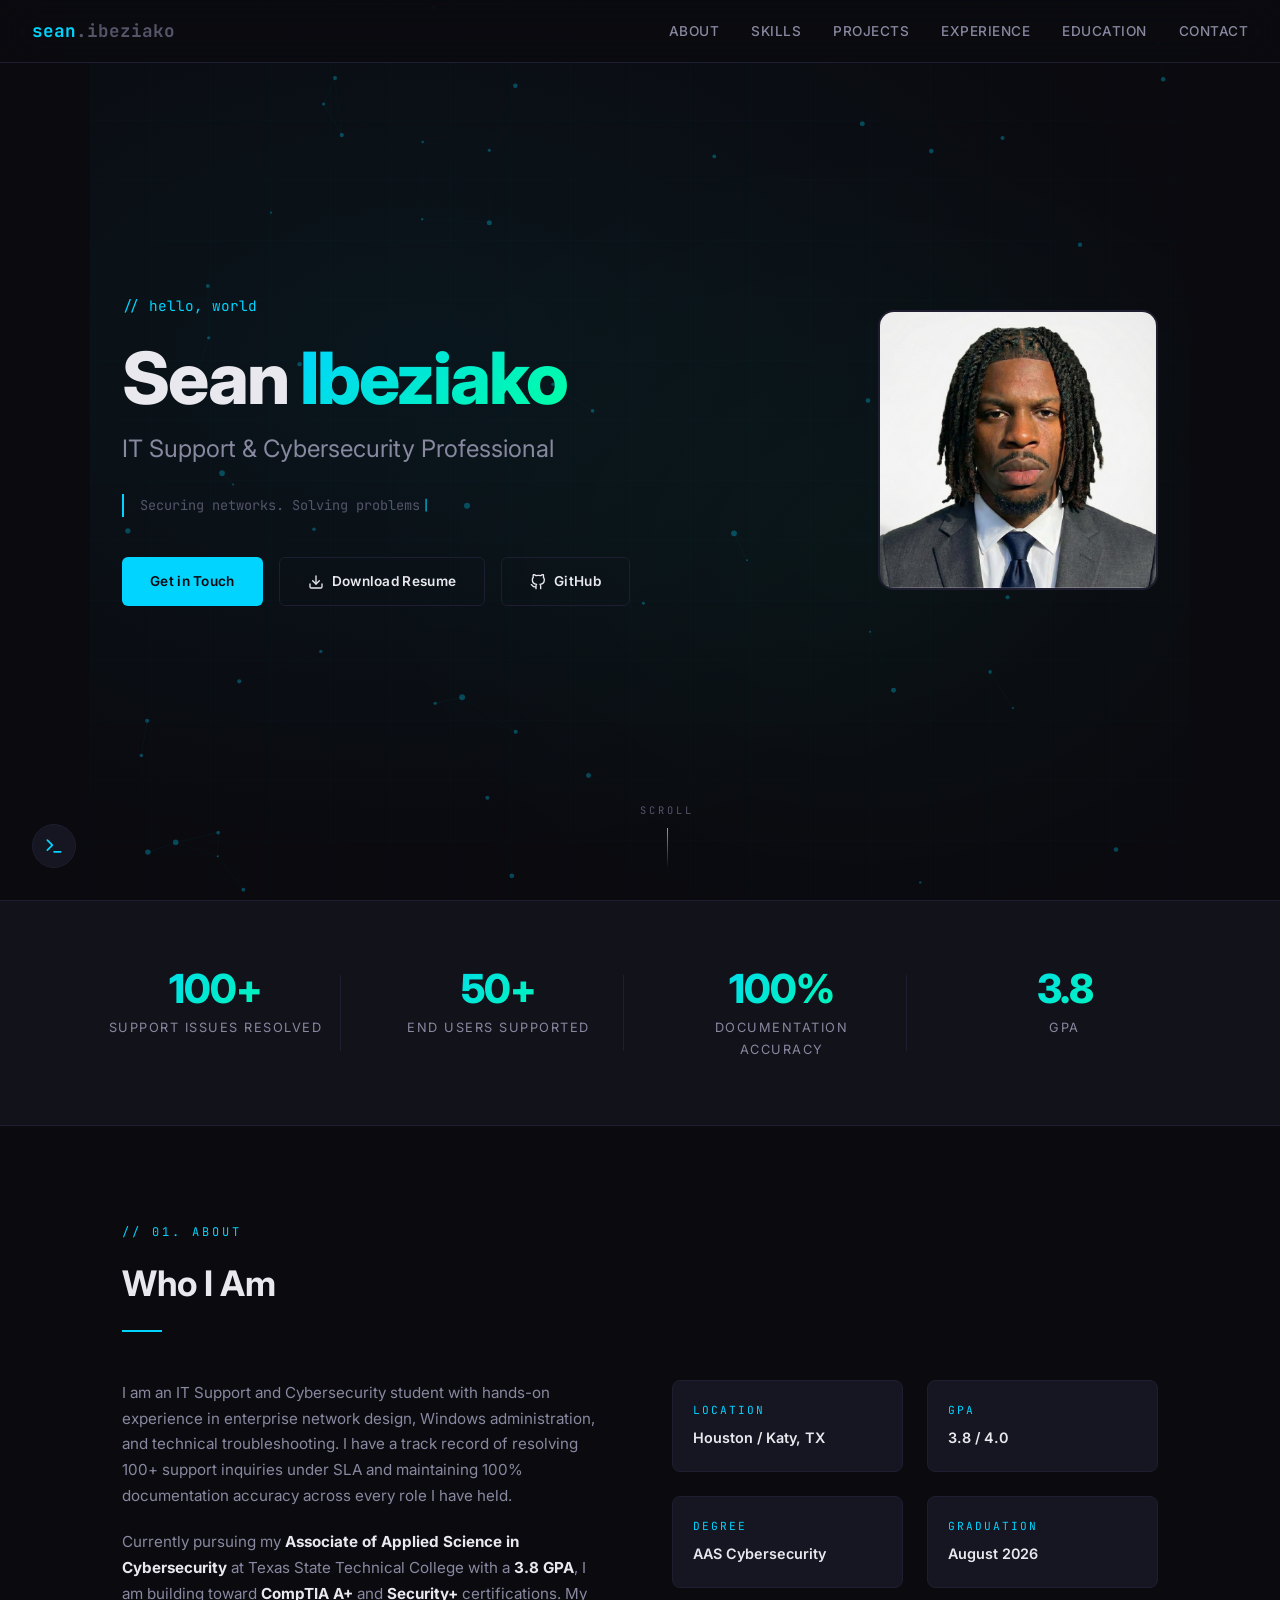
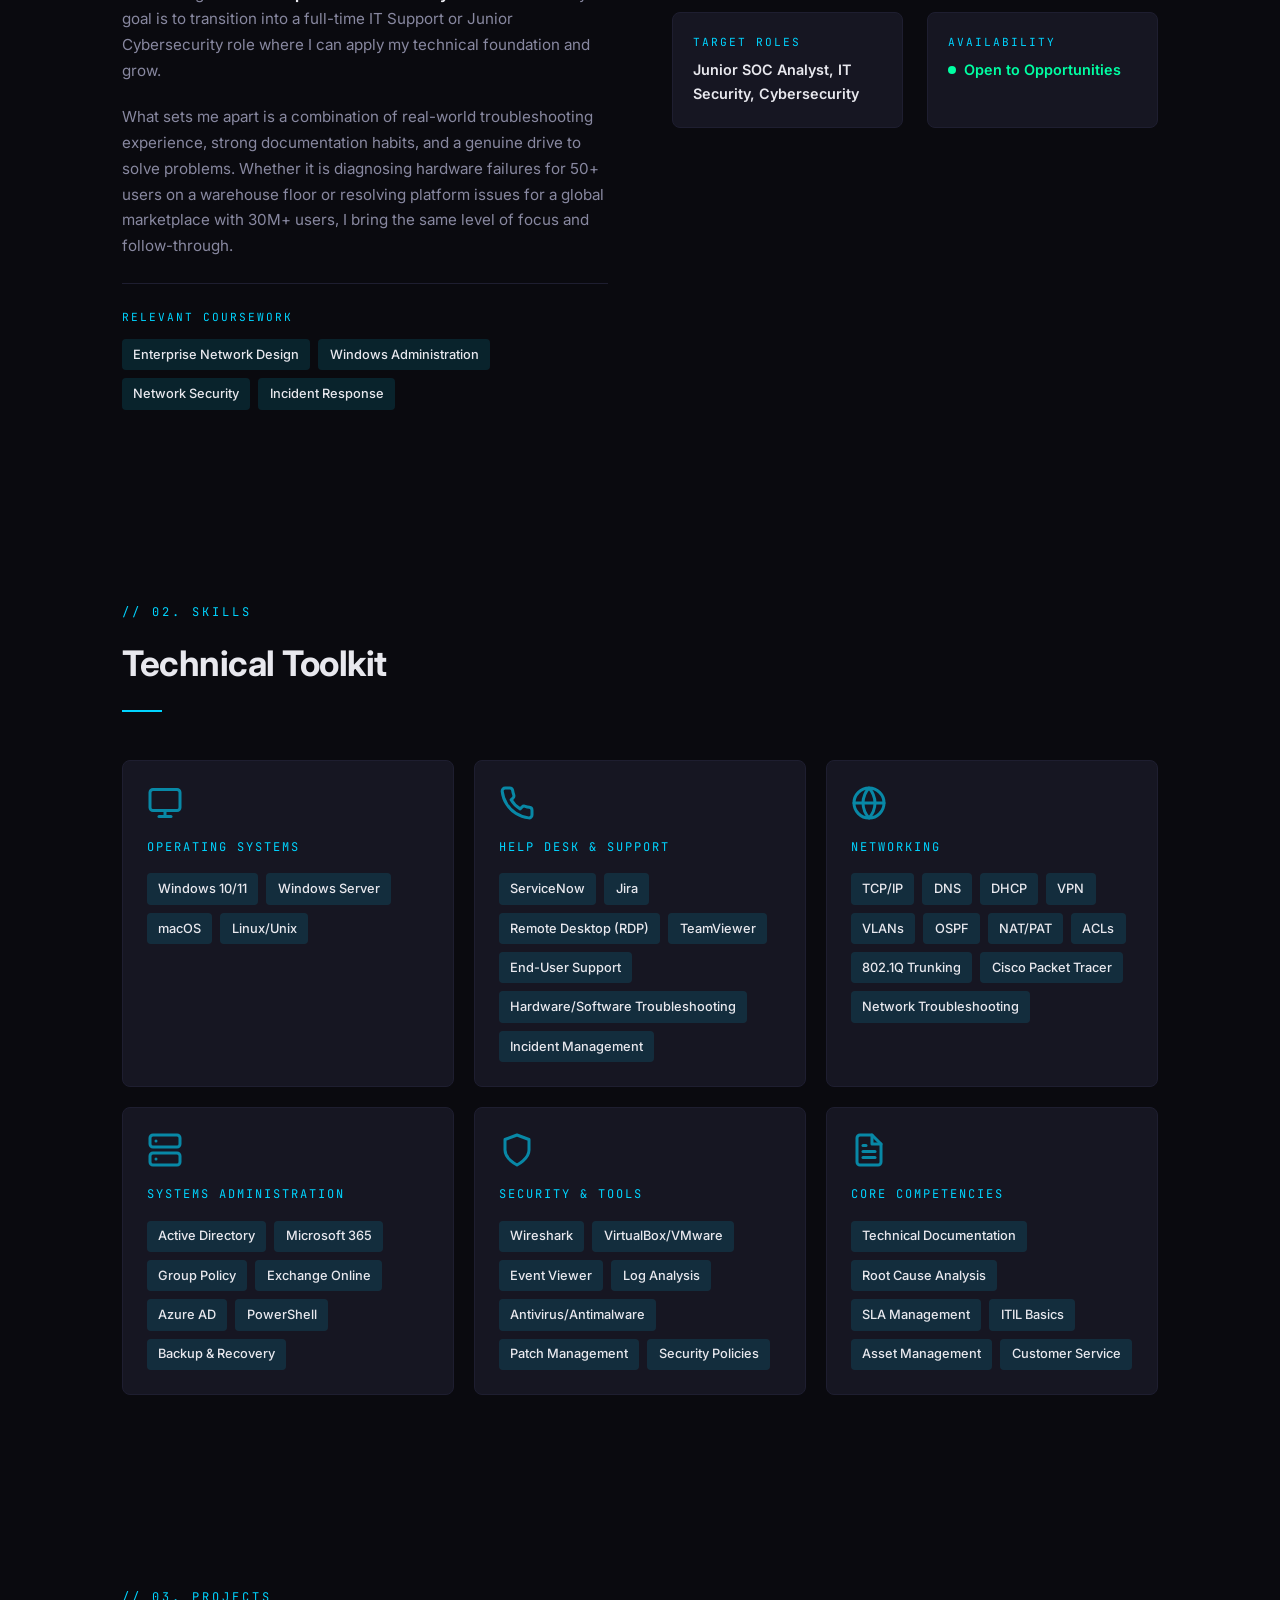
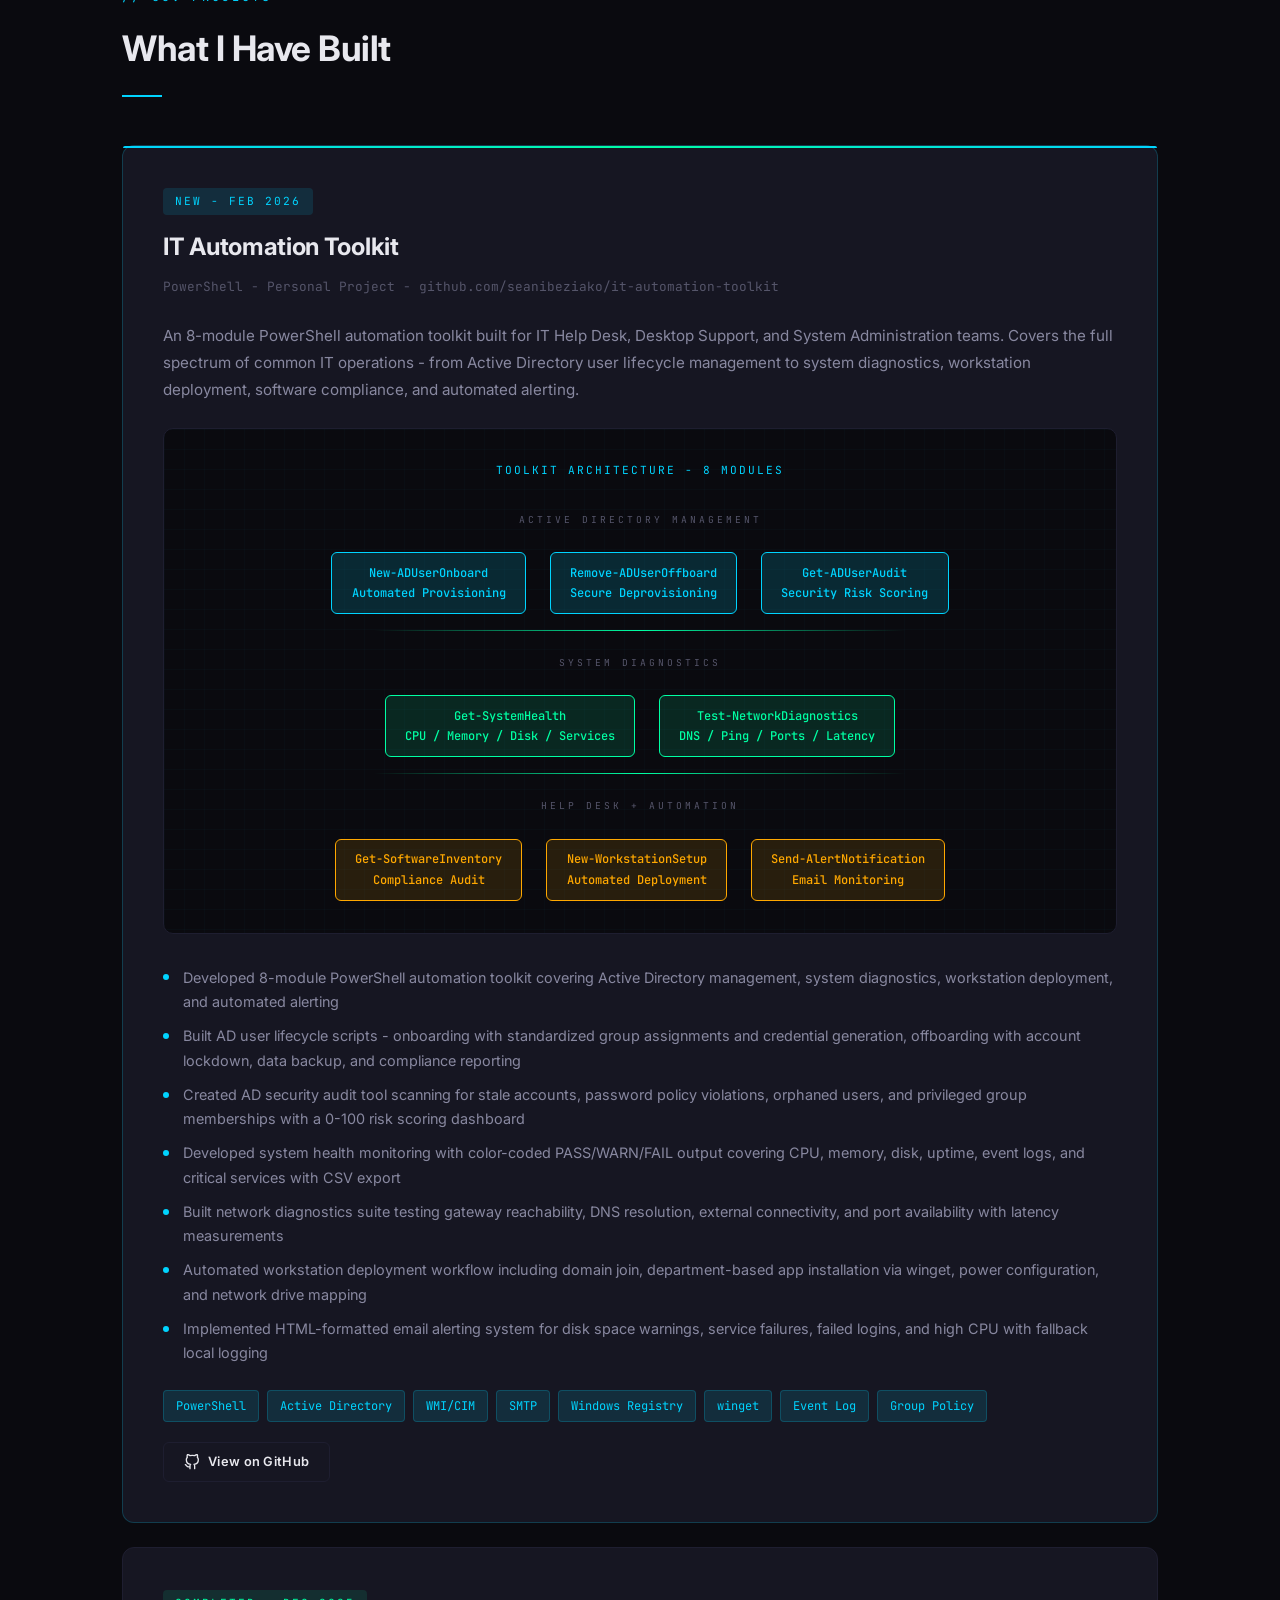
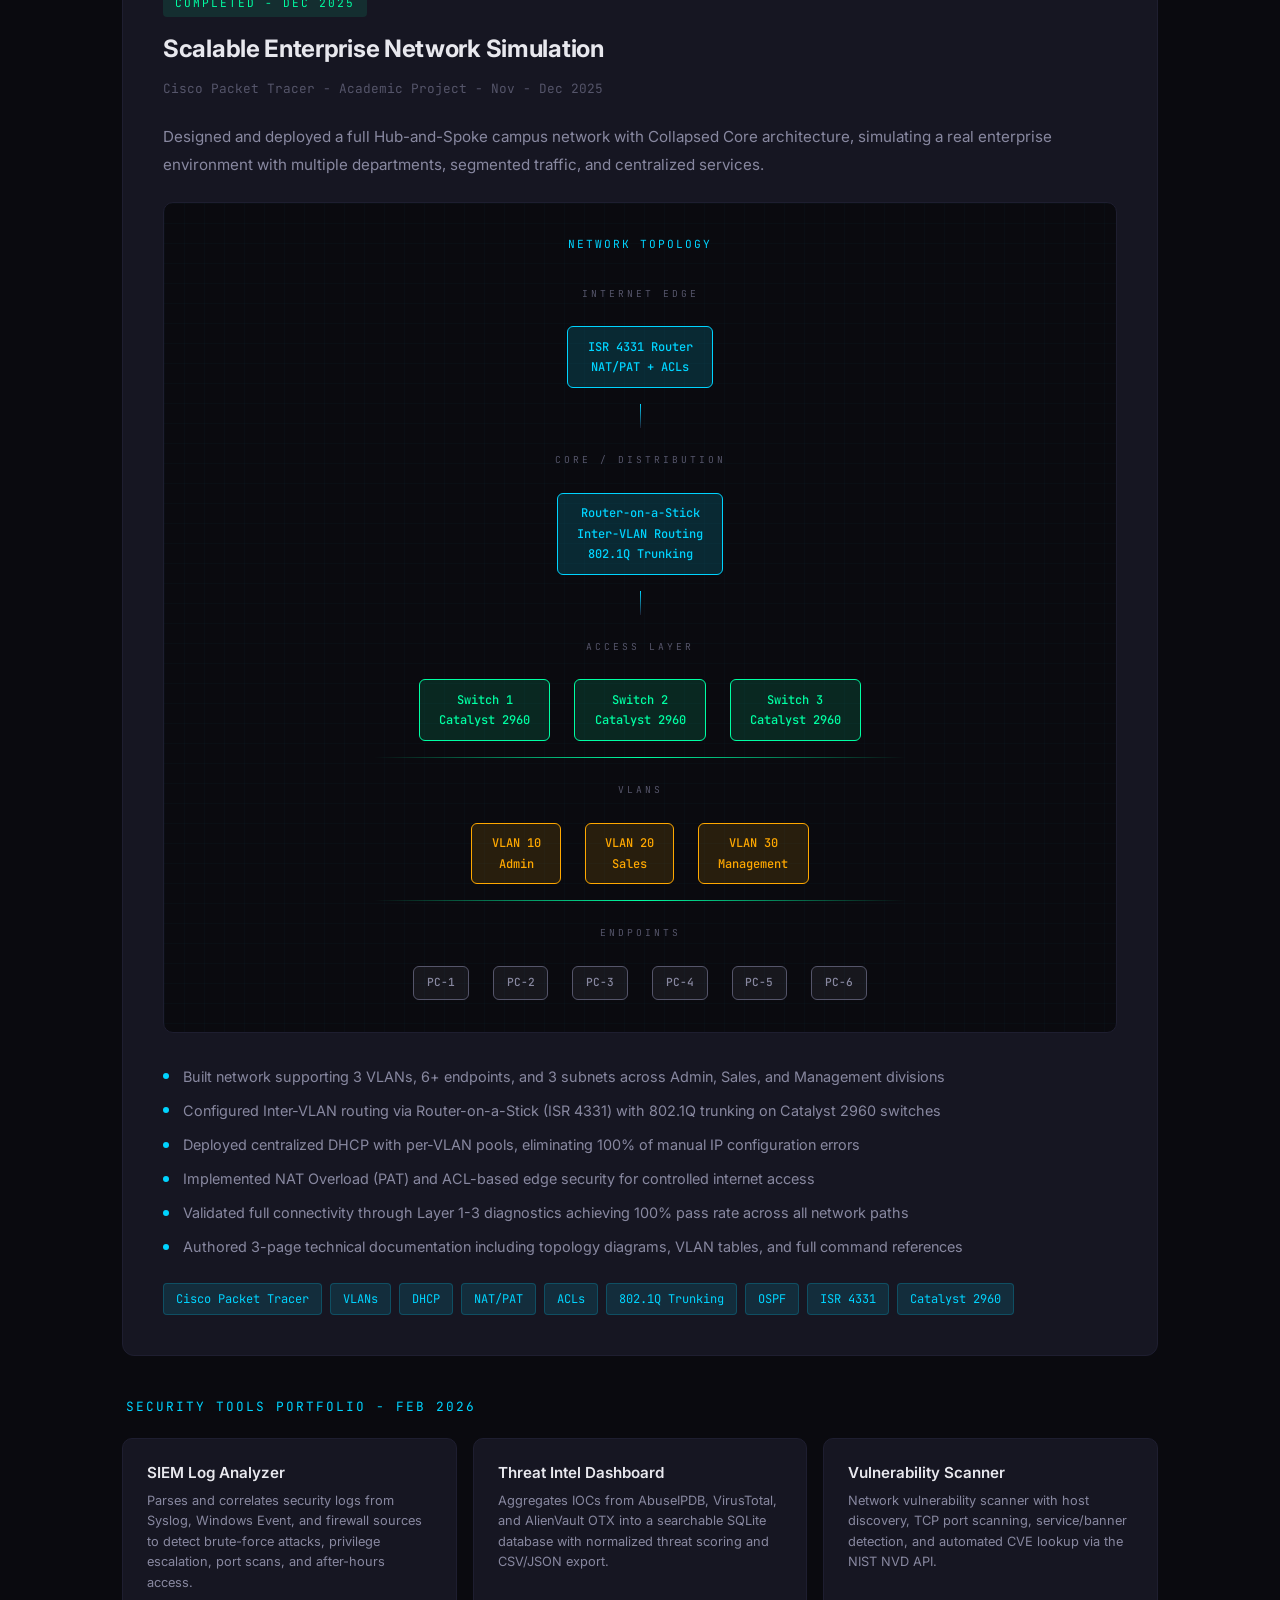
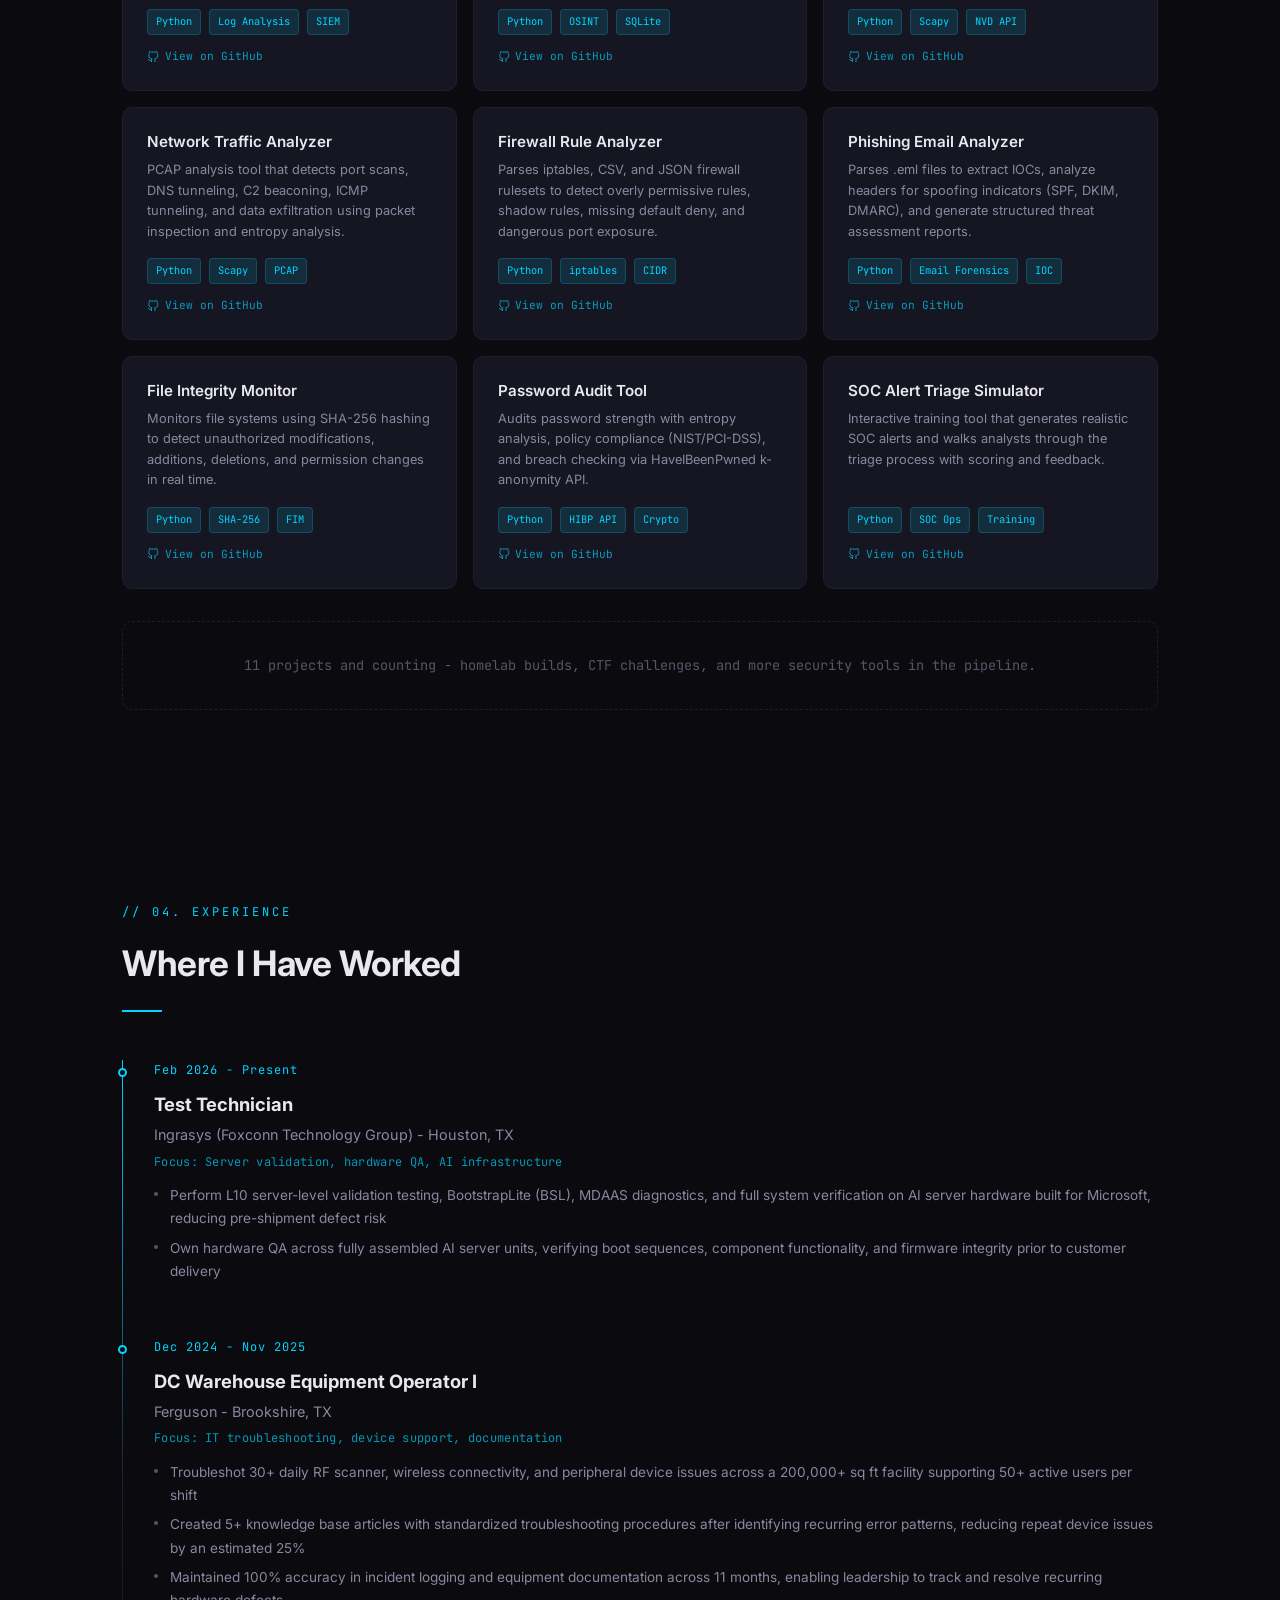
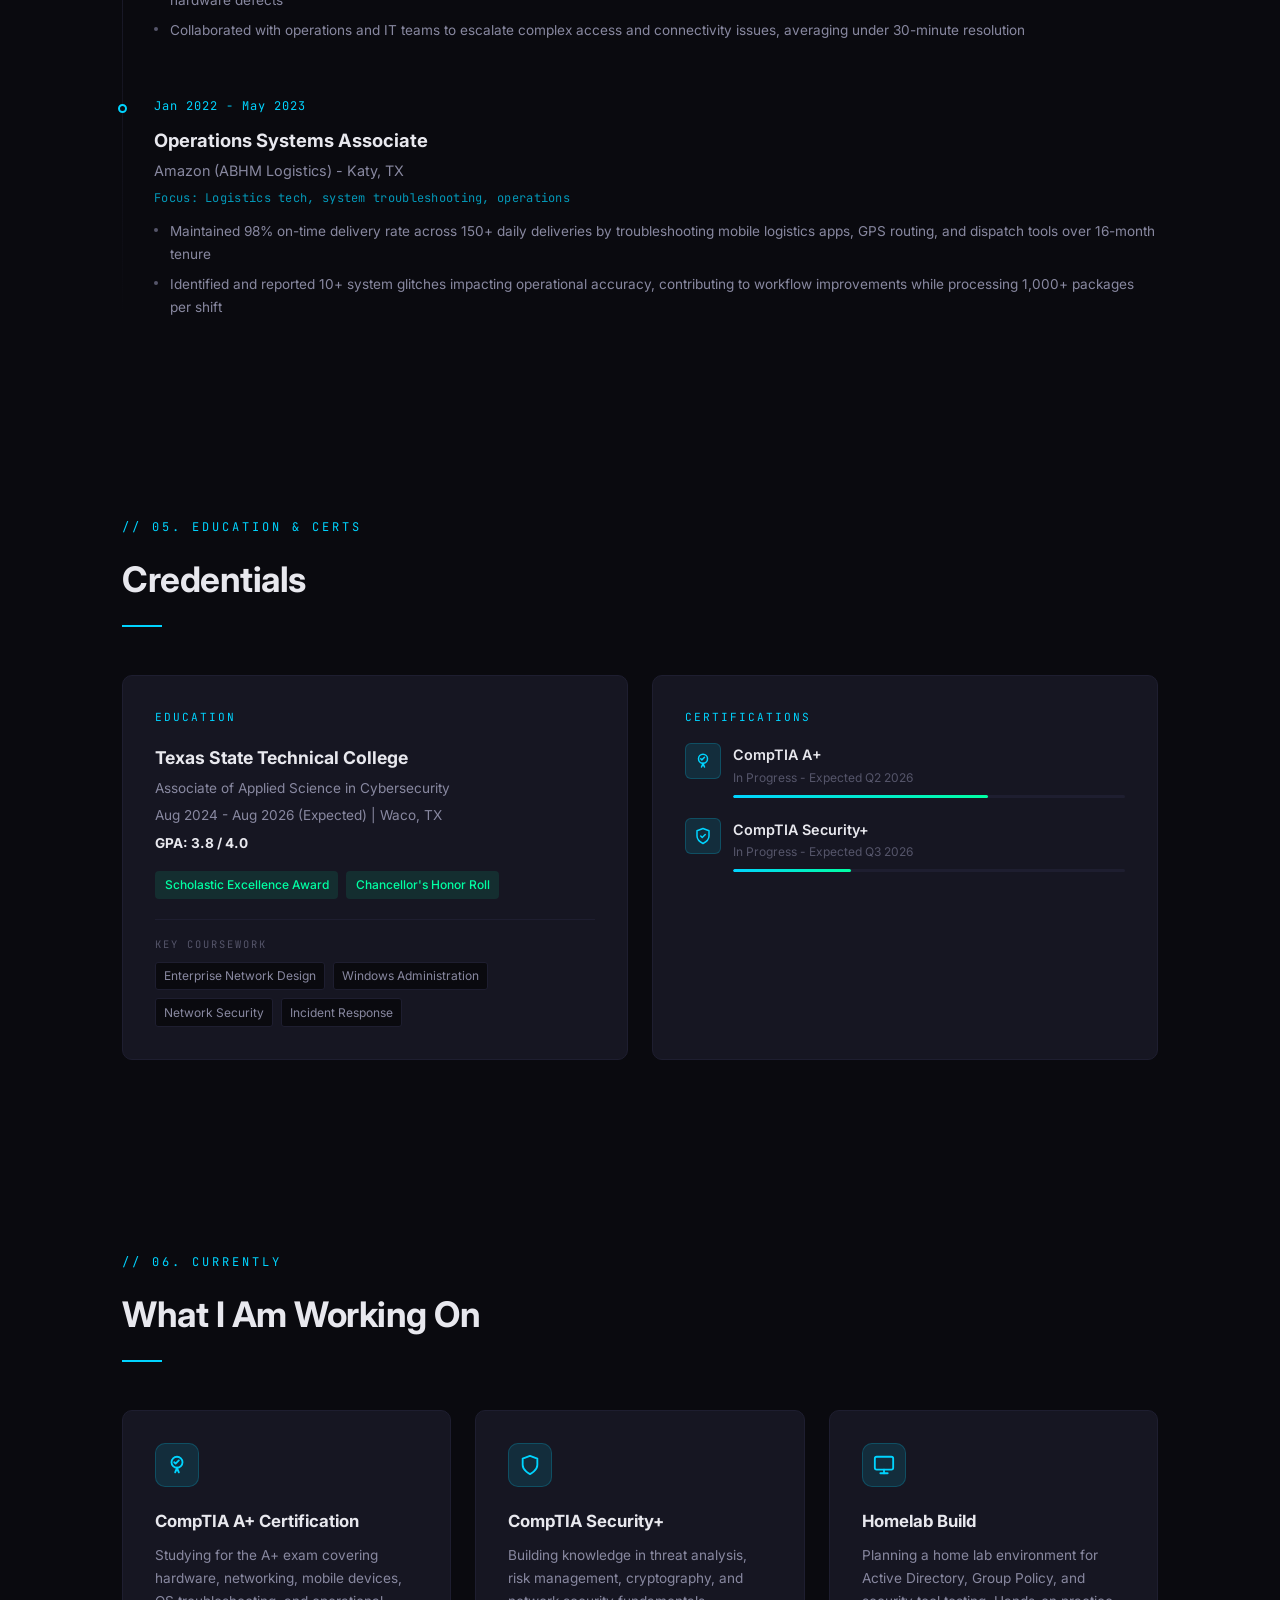
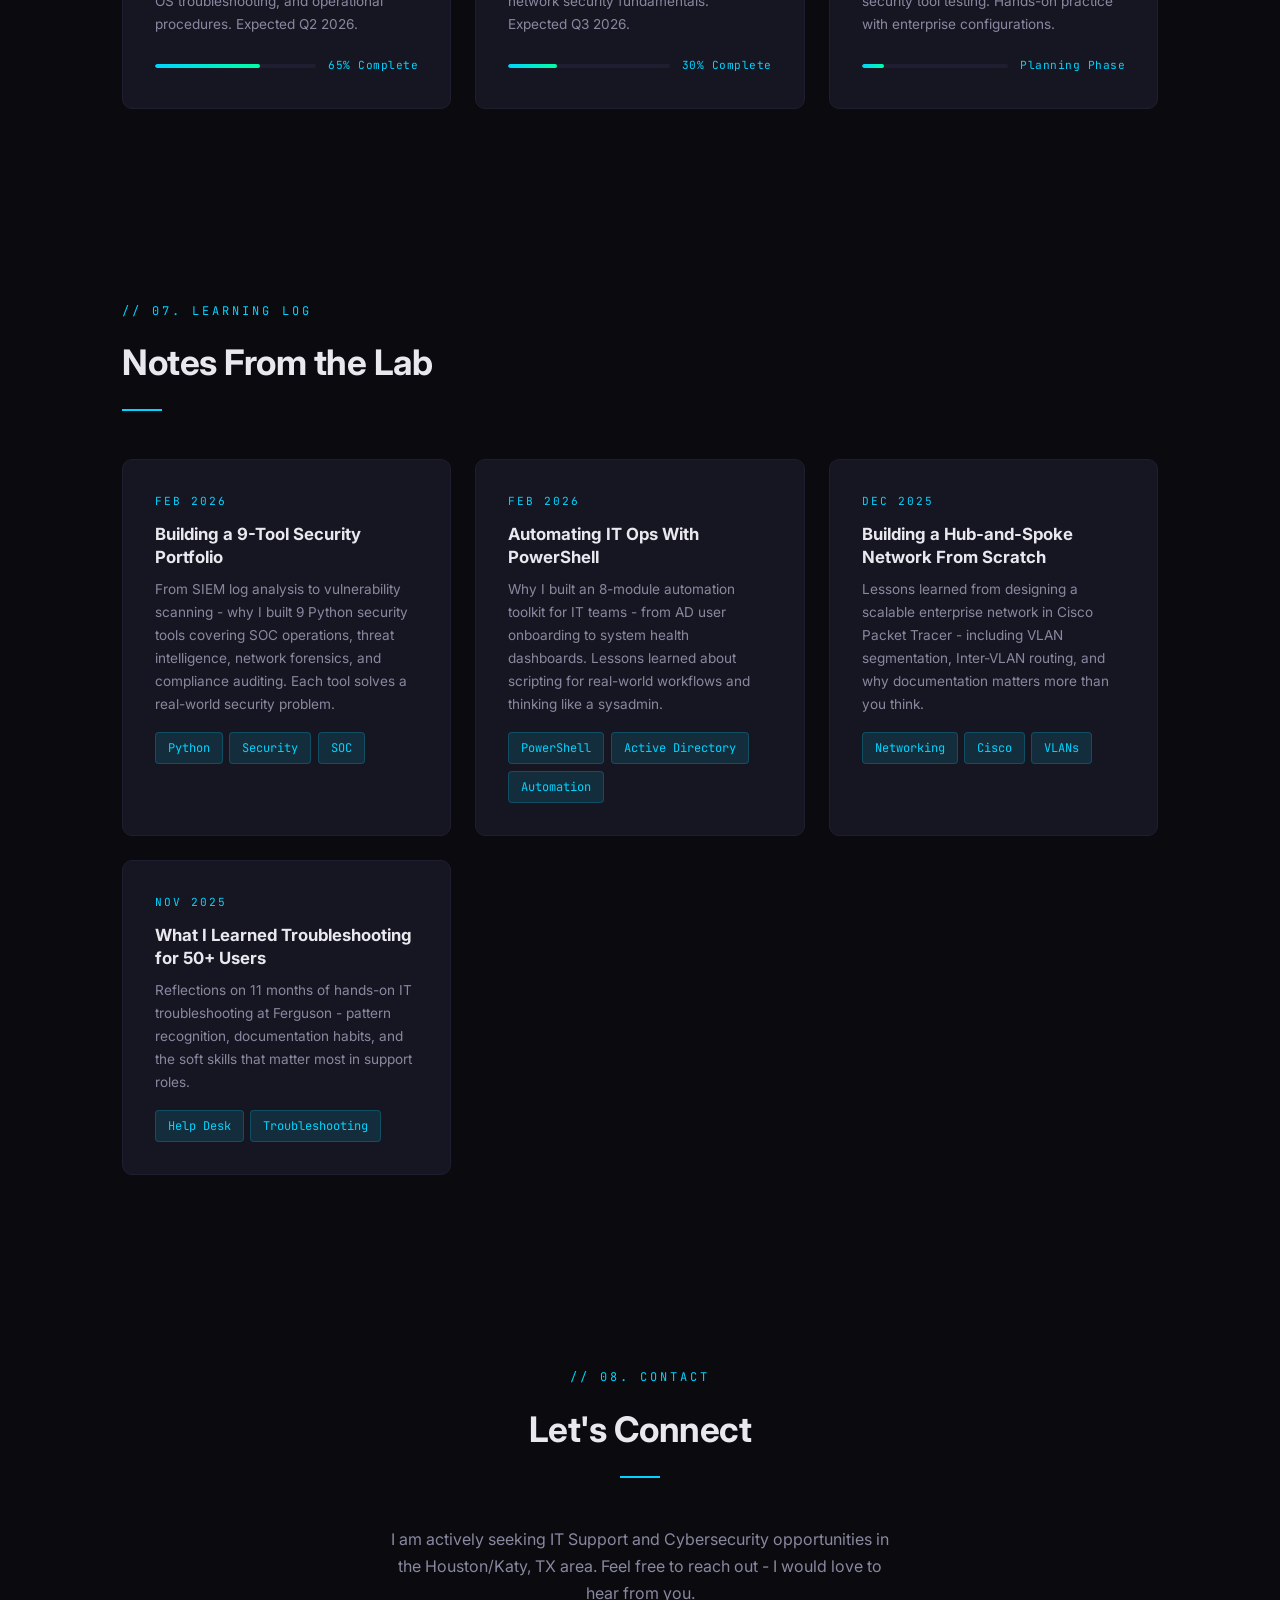
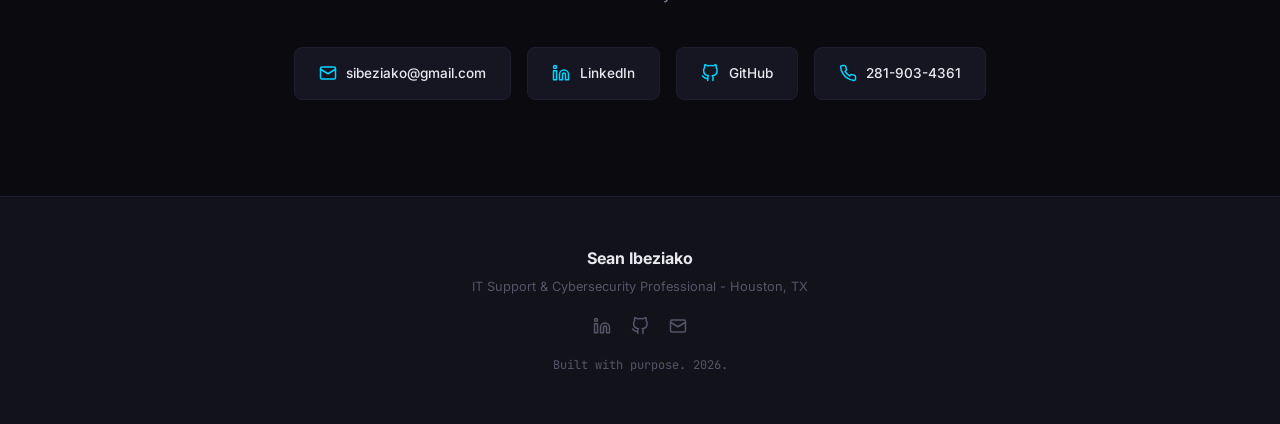
==== commit 48f05eea: "Update experience section with current role and remove incorrect entry Co-Authored-By: Claude Opus 4" ====
--- a/index.html
+++ b/index.html
@@ -144,7 +144,7 @@
         </div>
         <div class="about-detail-item">
           <div class="about-detail-label">Target Roles</div>
-          <div class="about-detail-value">IT Help Desk, Desktop Support, Junior Cybersecurity</div>
+          <div class="about-detail-value">Junior SOC Analyst, IT Security, Cybersecurity</div>
         </div>
         <div class="about-detail-item">
           <div class="about-detail-label">Availability</div>
@@ -529,6 +529,17 @@
 
     <div class="timeline">
       <div class="timeline-item reveal">
+        <div class="timeline-date">Feb 2026 - Present</div>
+        <h3 class="timeline-role">Test Technician</h3>
+        <p class="timeline-company">Ingrasys (Foxconn Technology Group) - Houston, TX</p>
+        <p class="timeline-focus">Focus: Server validation, hardware QA, AI infrastructure</p>
+        <ul class="timeline-points">
+          <li>Perform L10 server-level validation testing, BootstrapLite (BSL), MDAAS diagnostics, and full system verification on AI server hardware built for Microsoft, reducing pre-shipment defect risk</li>
+          <li>Own hardware QA across fully assembled AI server units, verifying boot sequences, component functionality, and firmware integrity prior to customer delivery</li>
+        </ul>
+      </div>
+
+      <div class="timeline-item reveal">
         <div class="timeline-date">Dec 2024 - Nov 2025</div>
         <h3 class="timeline-role">DC Warehouse Equipment Operator I</h3>
         <p class="timeline-company">Ferguson - Brookshire, TX</p>
@@ -538,18 +549,6 @@
           <li>Created 5+ knowledge base articles with standardized troubleshooting procedures after identifying recurring error patterns, reducing repeat device issues by an estimated 25%</li>
           <li>Maintained 100% accuracy in incident logging and equipment documentation across 11 months, enabling leadership to track and resolve recurring hardware defects</li>
           <li>Collaborated with operations and IT teams to escalate complex access and connectivity issues, averaging under 30-minute resolution</li>
-        </ul>
-      </div>
-
-      <div class="timeline-item reveal">
-        <div class="timeline-date">May 2023 - Dec 2023</div>
-        <h3 class="timeline-role">Platform Operations &amp; Support Associate</h3>
-        <p class="timeline-company">Depop - Remote, United States</p>
-        <p class="timeline-focus">Focus: User support, ticket resolution, SLA management</p>
-        <ul class="timeline-points">
-          <li>Resolved 100+ user inquiries per cycle across payment processing, account access, and platform functionality for a marketplace serving 30M+ global users</li>
-          <li>Achieved and maintained 5-star customer satisfaction rating over 8-month tenure while consistently meeting 2-hour SLA response targets</li>
-          <li>Reduced repeat ticket volume by an estimated 20% through root cause analysis, pattern identification, and standardized resolution procedures</li>
         </ul>
       </div>
 
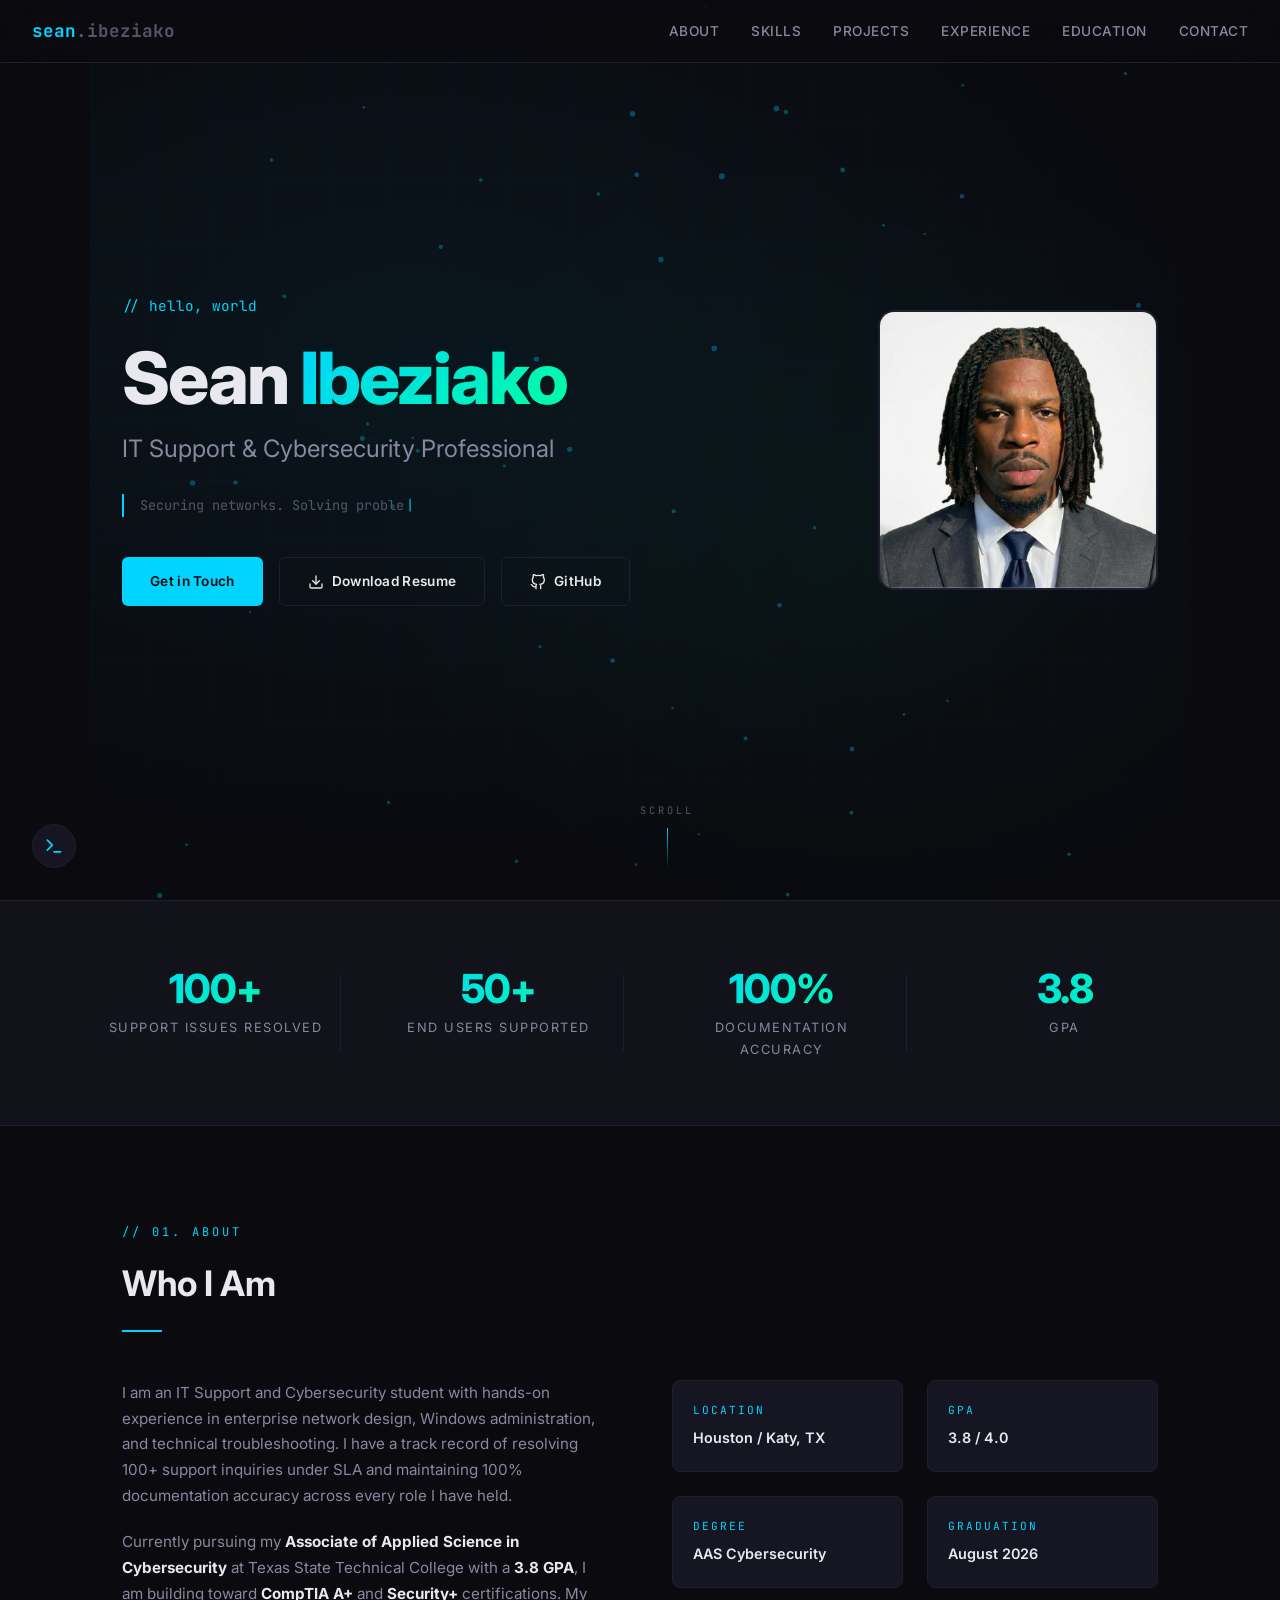
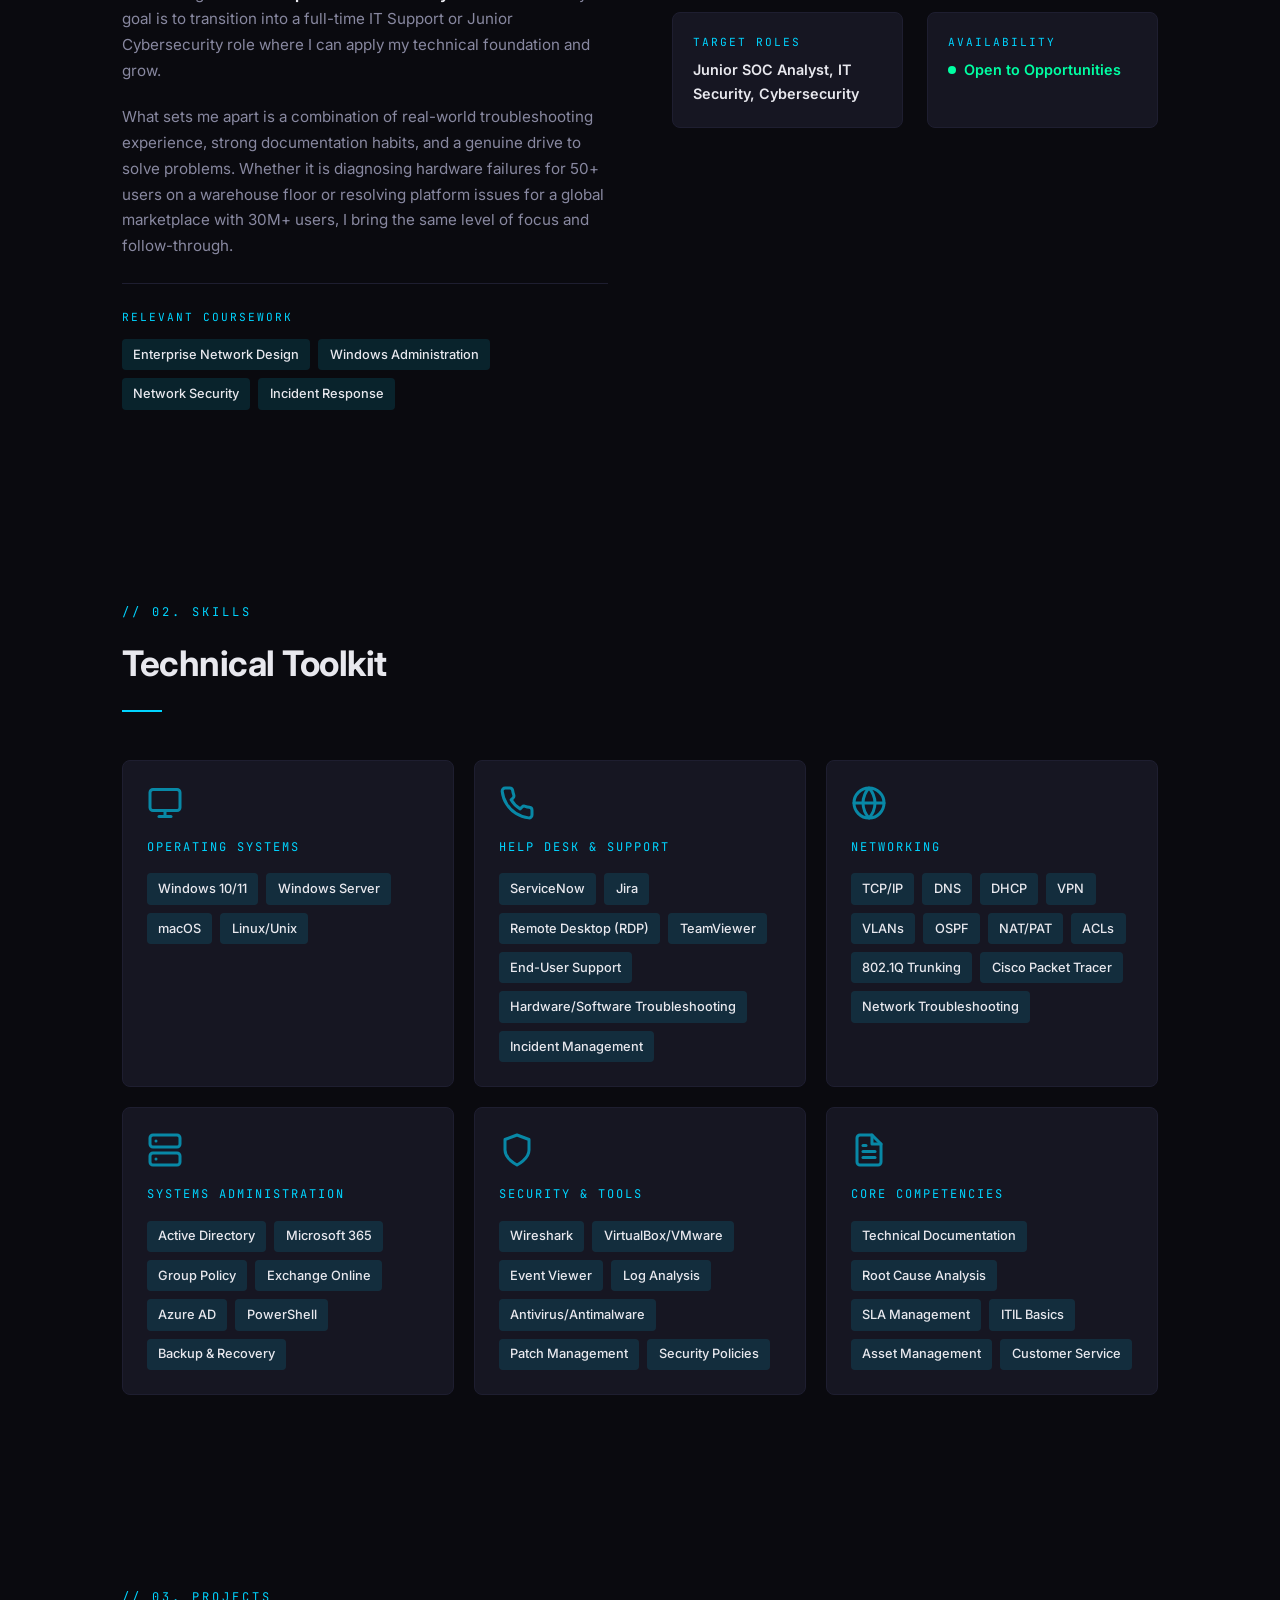
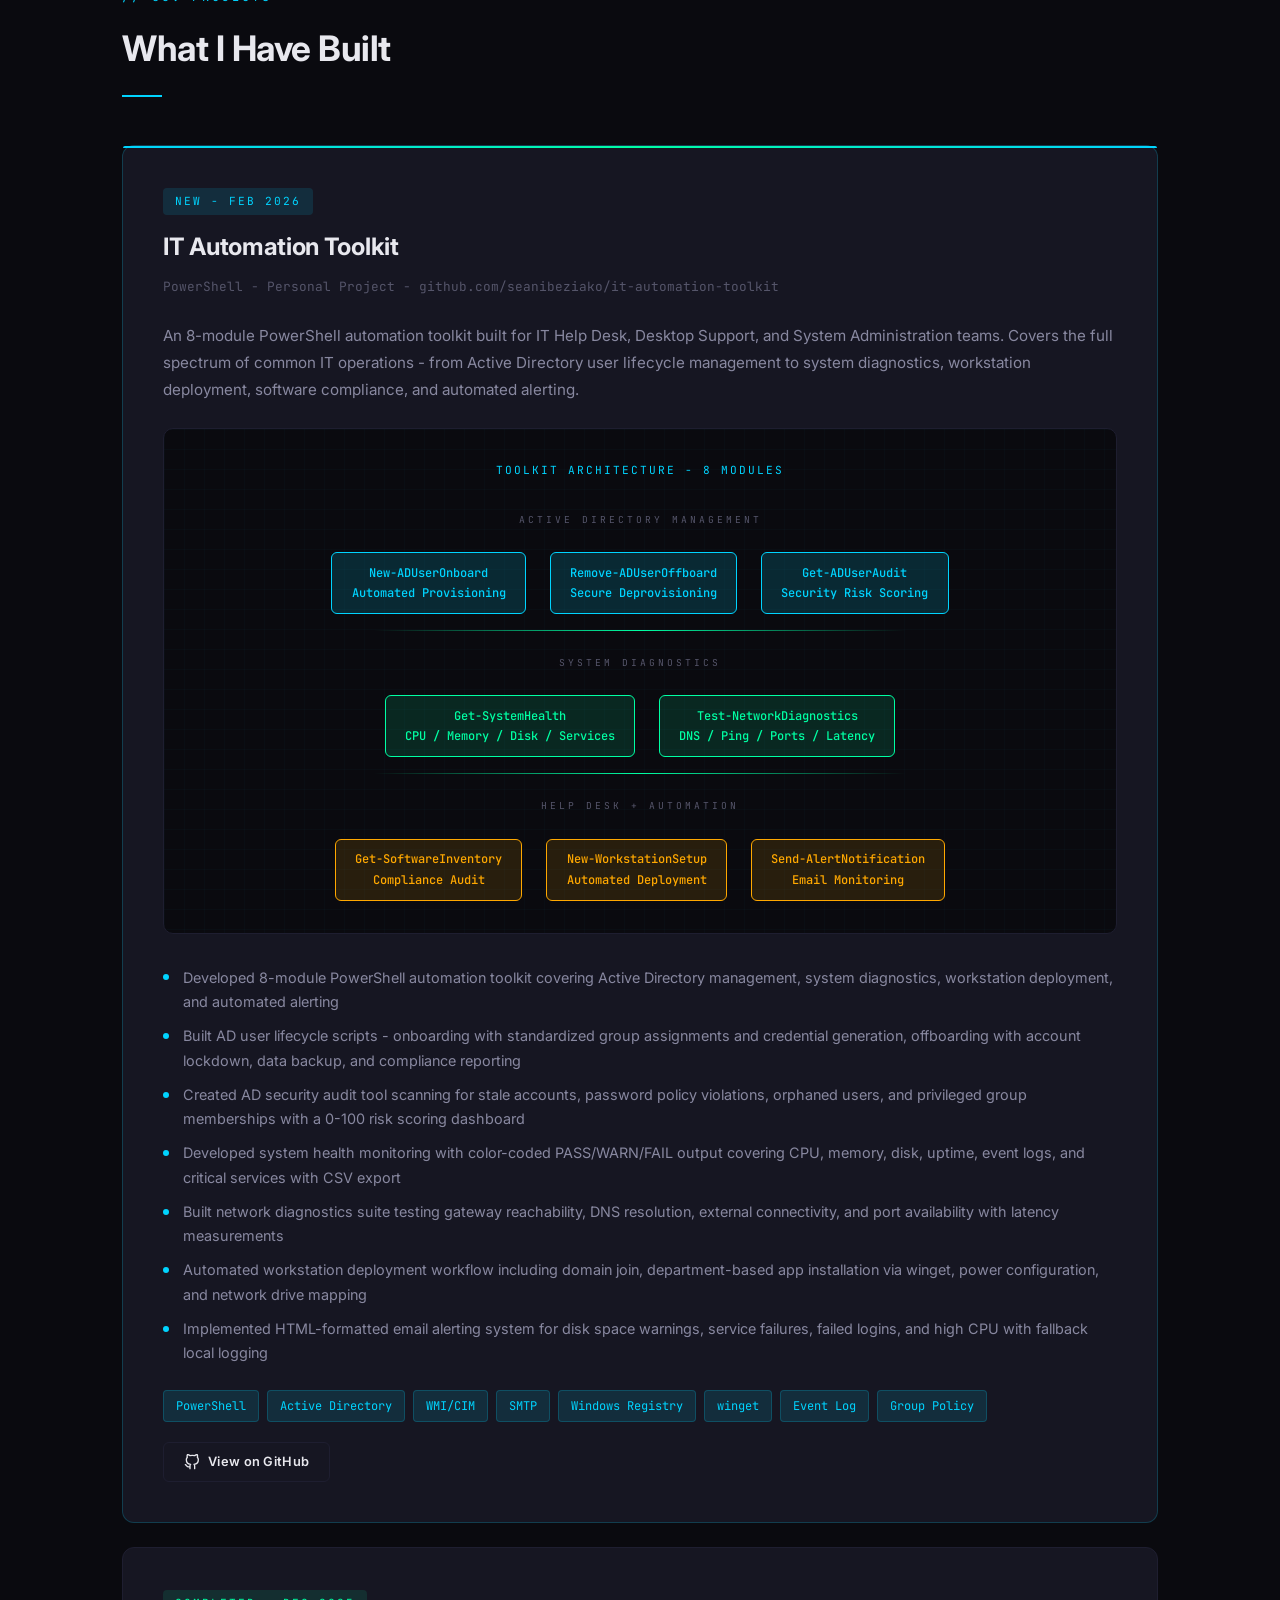
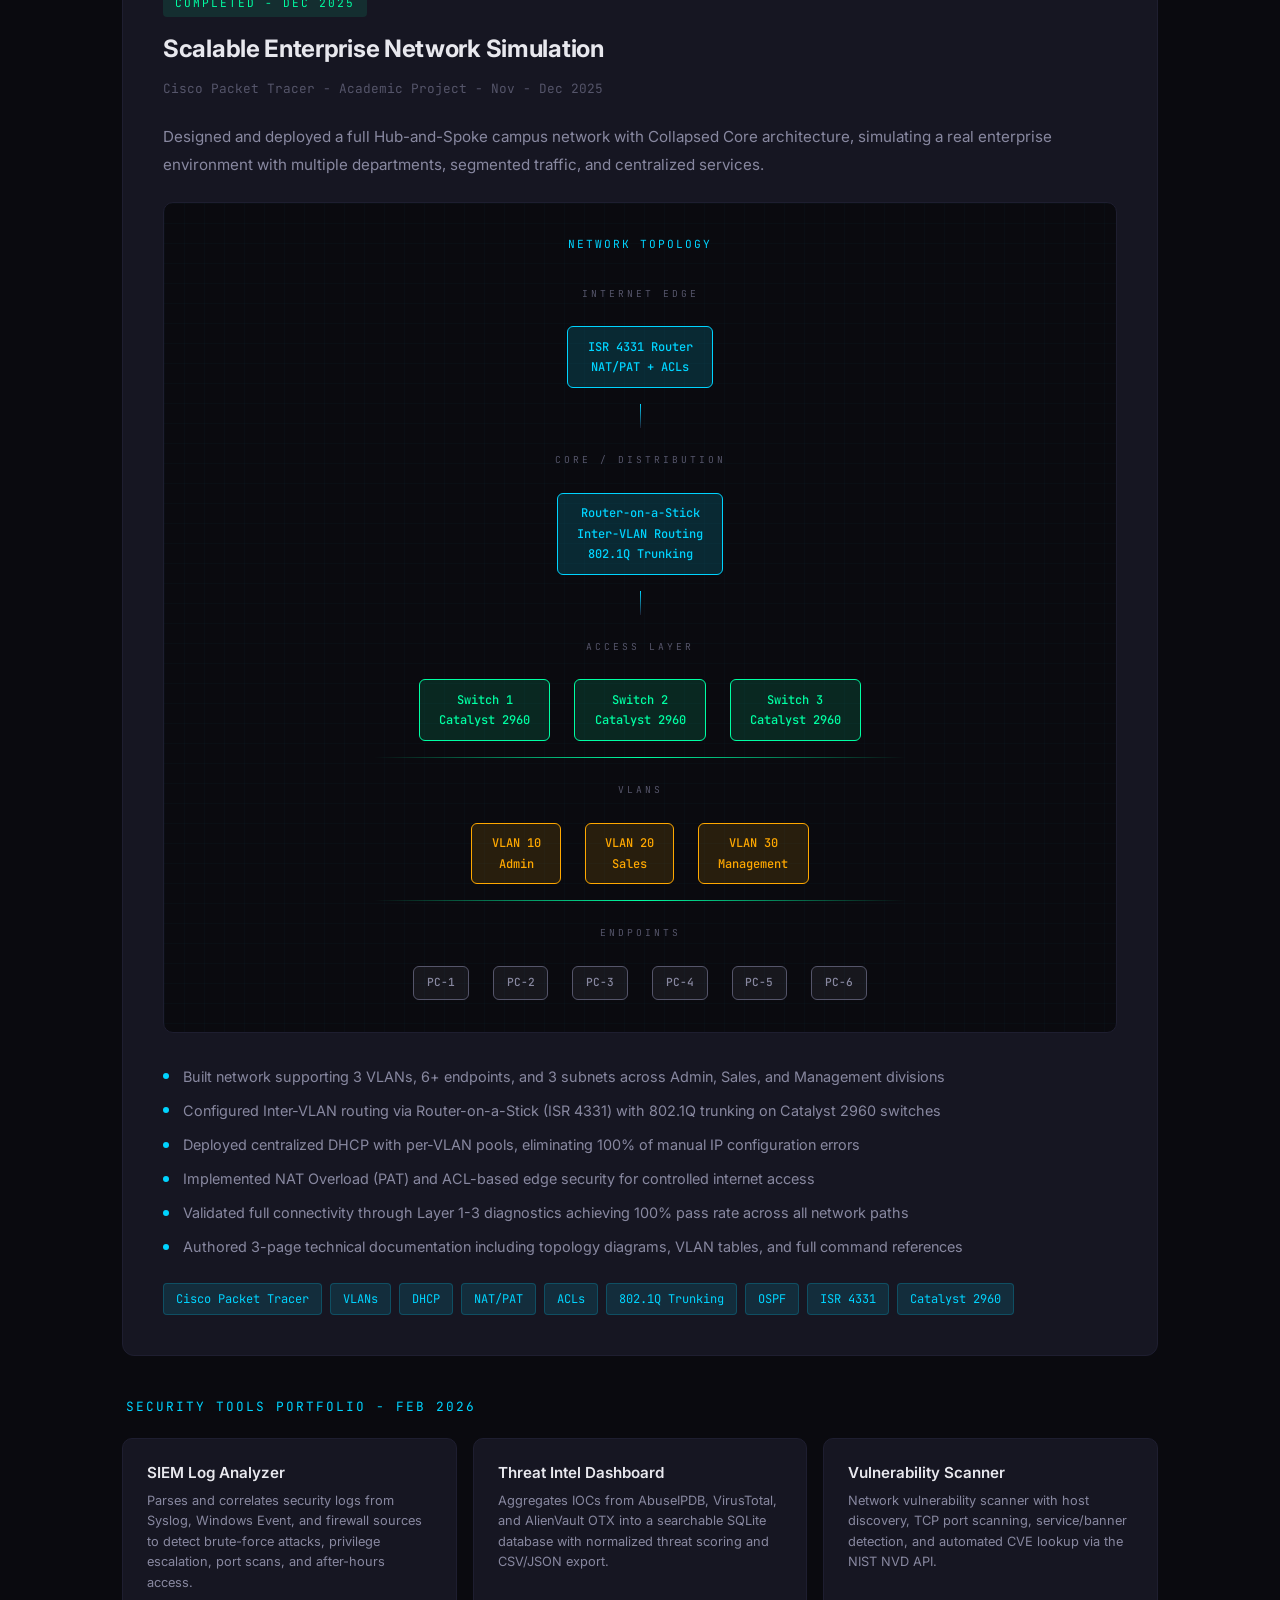
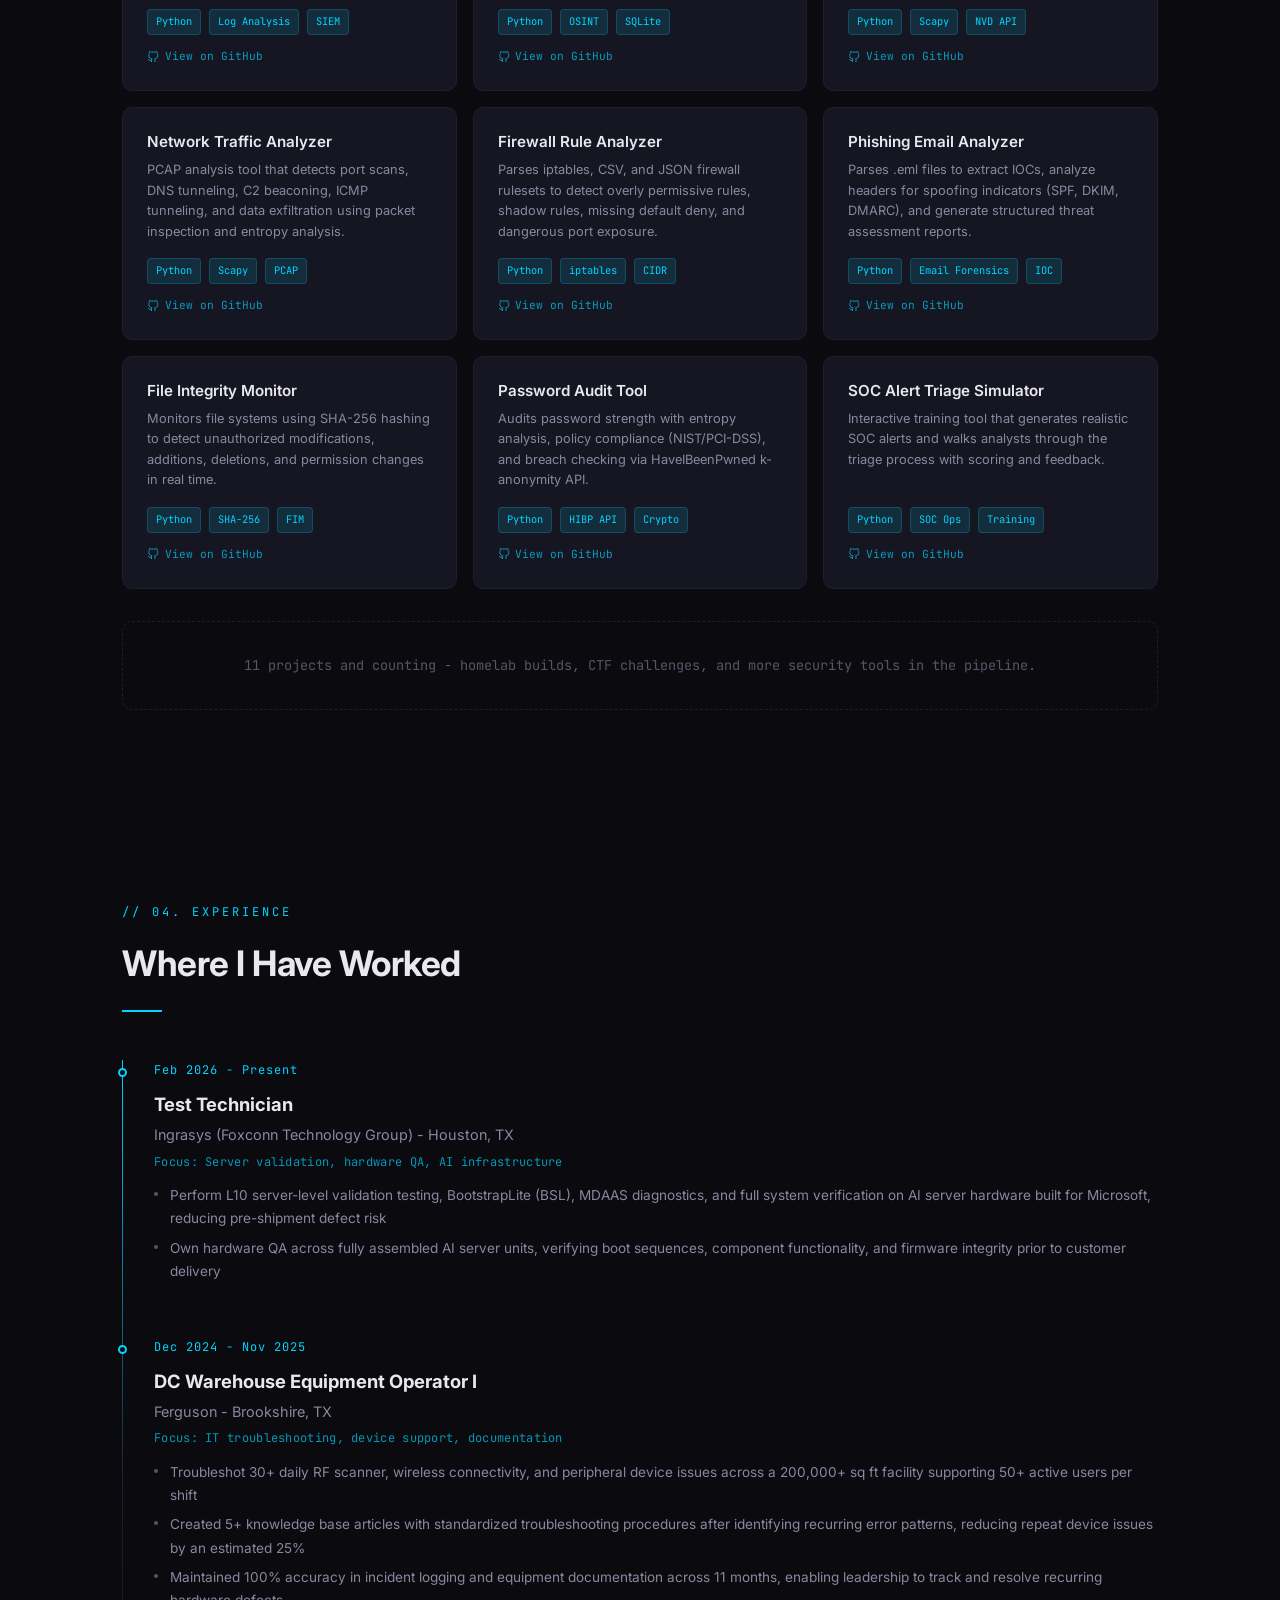
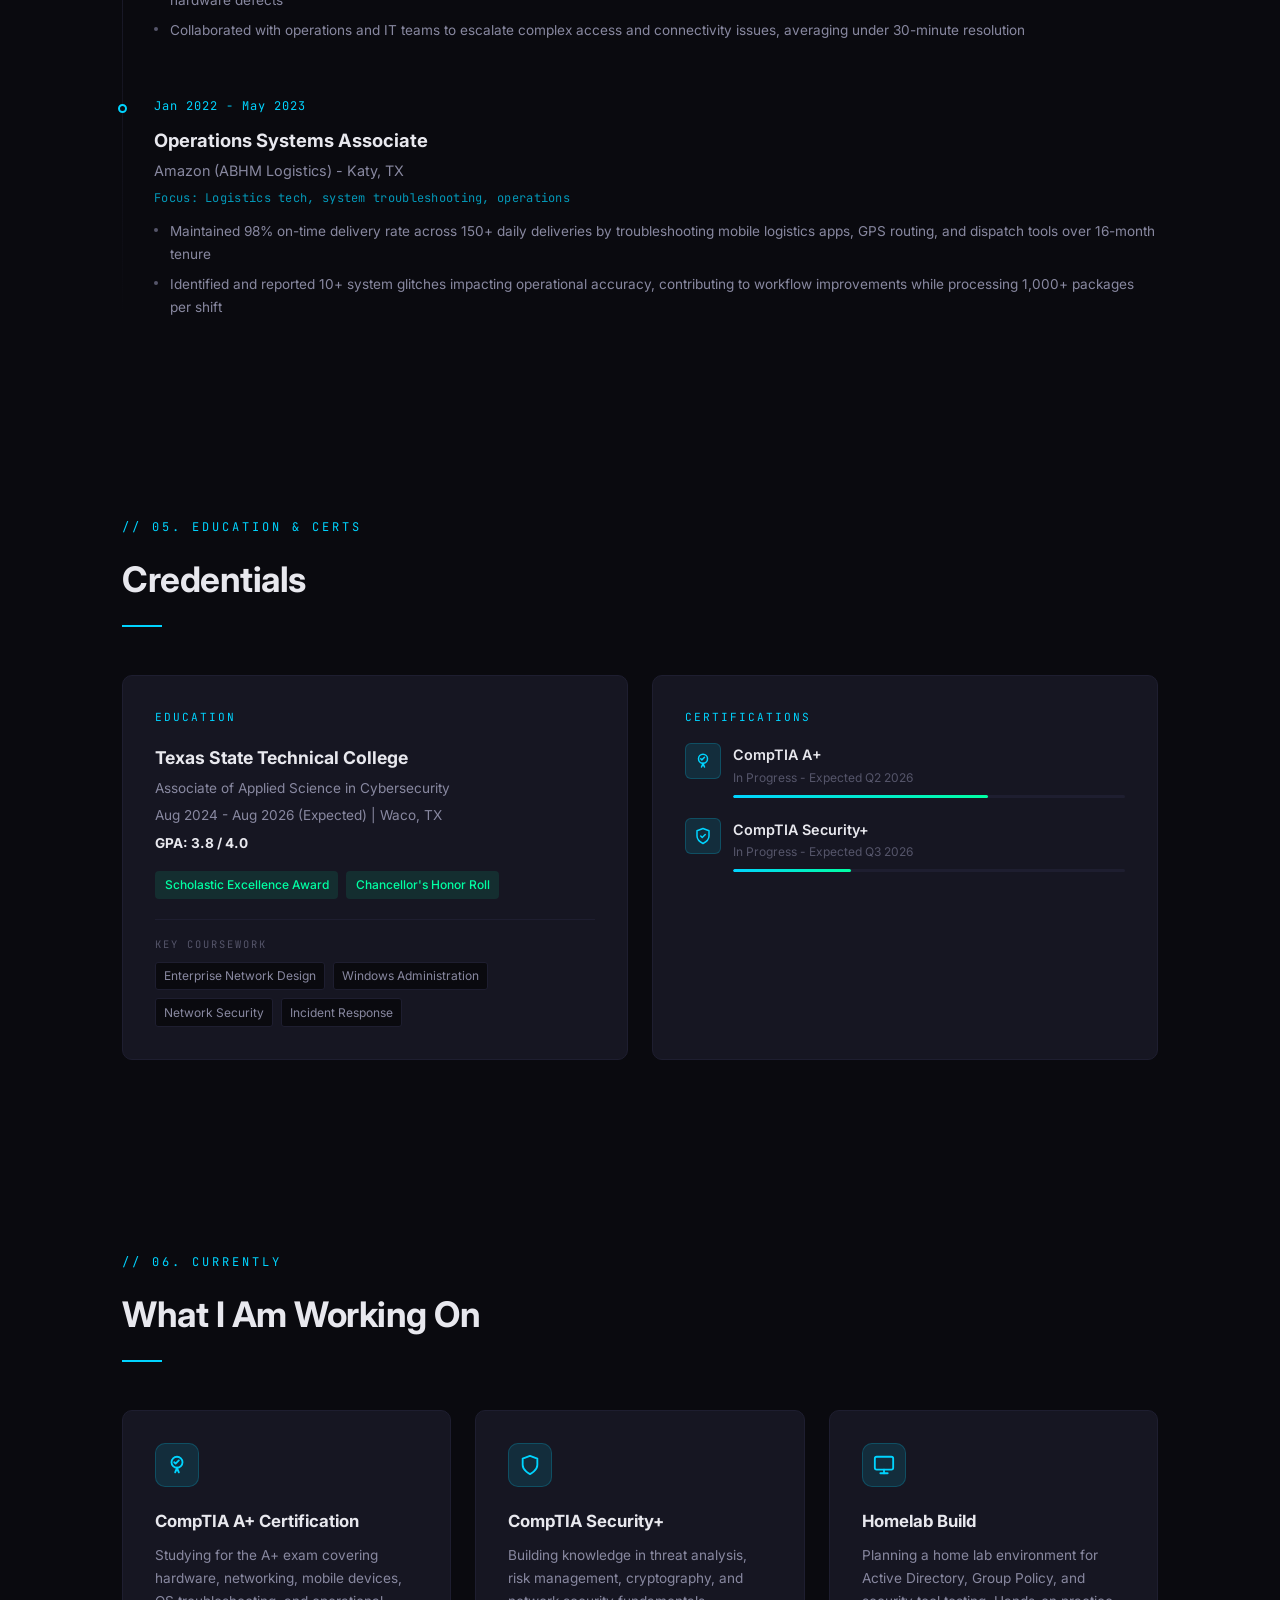
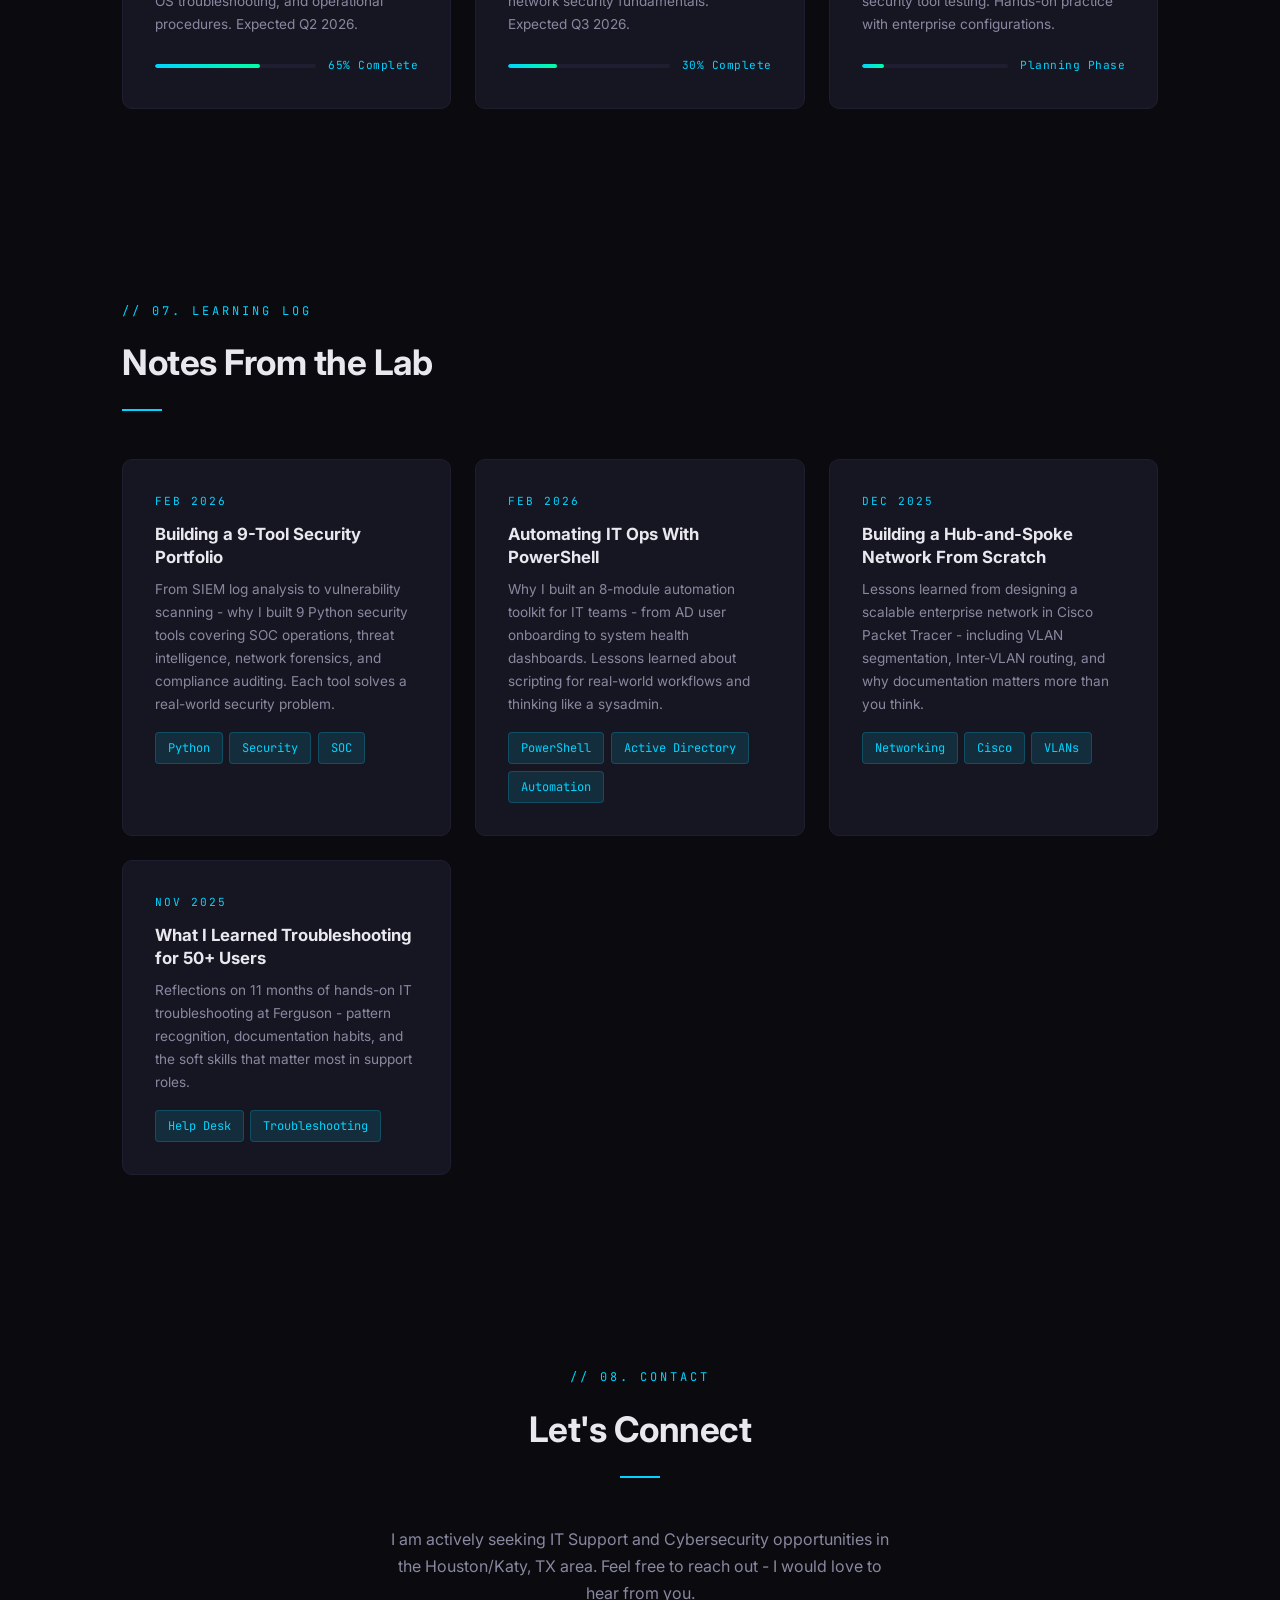
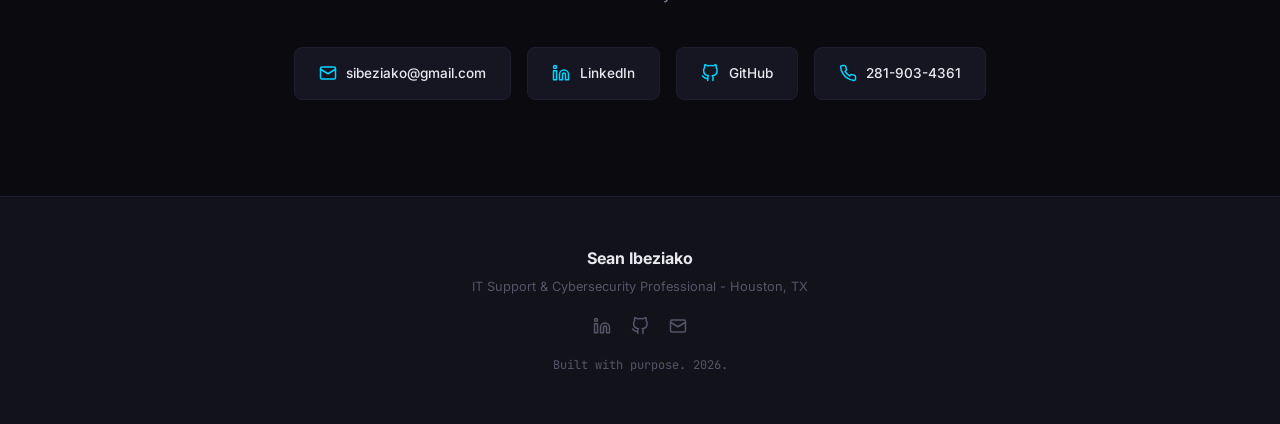
==== commit 6c9f23a8: "Sync terminal easter egg with updated experience and target roles Co-Authored-By: Claude Opus 4.7 <n" ====
--- a/index.html
+++ b/index.html
@@ -1047,9 +1047,9 @@
 
     const commands = {
       help: 'Available commands: <span class="t-cmd">whoami</span>, <span class="t-cmd">skills</span>, <span class="t-cmd">experience</span>, <span class="t-cmd">education</span>, <span class="t-cmd">contact</span>, <span class="t-cmd">certifications</span>, <span class="t-cmd">projects</span>, <span class="t-cmd">clear</span>, <span class="t-cmd">neofetch</span>',
-      whoami: 'Sean Ibeziako - IT Support & Cybersecurity Professional<br>Location: Houston / Katy, TX<br>Currently pursuing AAS Cybersecurity (3.8 GPA)<br>Targeting: Help Desk, Desktop Support, Junior Cybersecurity roles',
+      whoami: 'Sean Ibeziako - IT Support & Cybersecurity Professional<br>Location: Houston / Katy, TX<br>Currently pursuing AAS Cybersecurity (3.8 GPA)<br>Targeting: Junior SOC Analyst, IT Security, Cybersecurity roles',
       skills: '<span class="t-label">OS:</span> Windows 10/11, Windows Server, macOS, Linux<br><span class="t-label">Help Desk:</span> ServiceNow, Jira, RDP, TeamViewer<br><span class="t-label">Networking:</span> TCP/IP, DNS, DHCP, VPN, VLANs, ACLs, 802.1Q<br><span class="t-label">Admin:</span> Active Directory, M365, PowerShell, Azure AD, Group Policy<br><span class="t-label">Security:</span> Wireshark, VirtualBox, Log Analysis, Patch Mgmt',
-      experience: '<span class="t-label">Ferguson</span> (Dec 2024 - Nov 2025) - IT troubleshooting for 50+ users daily<br><span class="t-label">Depop</span> (May - Dec 2023) - 100+ support inquiries/cycle, 5-star rating<br><span class="t-label">Amazon</span> (Jan 2022 - May 2023) - Logistics tech, 98% on-time delivery',
+      experience: '<span class="t-label">Ingrasys (Foxconn)</span> (Feb 2026 - Present) - AI server validation, L10 testing, hardware QA<br><span class="t-label">Ferguson</span> (Dec 2024 - Nov 2025) - IT troubleshooting for 50+ users daily<br><span class="t-label">Amazon</span> (Jan 2022 - May 2023) - Logistics tech, 98% on-time delivery',
       education: 'Texas State Technical College<br>AAS Cybersecurity | GPA: 3.8<br>Expected Graduation: August 2026<br>Honors: Scholastic Excellence Award, Chancellor\'s Honor Roll<br>Coursework: Enterprise Network Design, Windows Admin, Network Security, Incident Response',
       contact: '<span class="t-label">Email:</span> sibeziako@gmail.com<br><span class="t-label">Phone:</span> 281-903-4361<br><span class="t-label">LinkedIn:</span> linkedin.com/in/seanibeziako<br><span class="t-label">GitHub:</span> github.com/seanibeziako',
       certifications: 'CompTIA A+ - In Progress (Expected Q2 2026) [==========------] 65%<br>CompTIA Security+ - In Progress (Expected Q3 2026) [====------------] 30%',
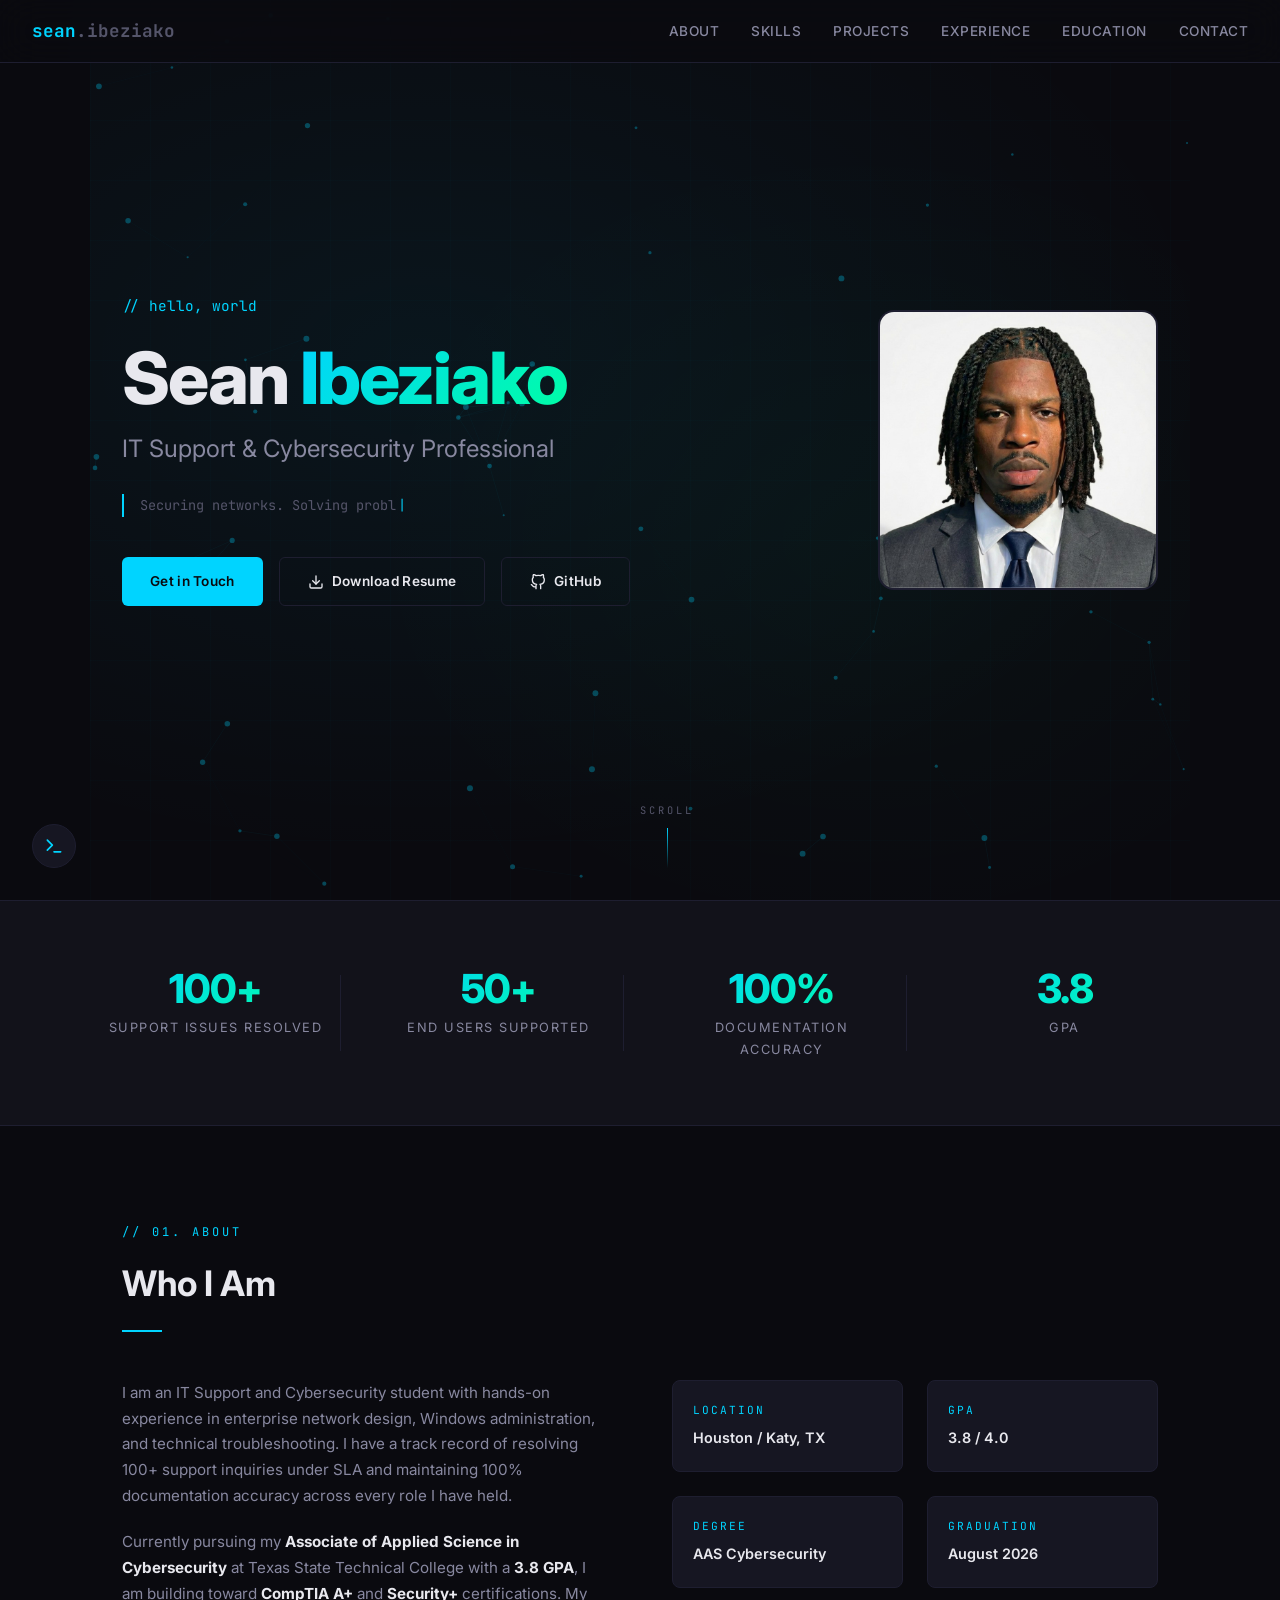
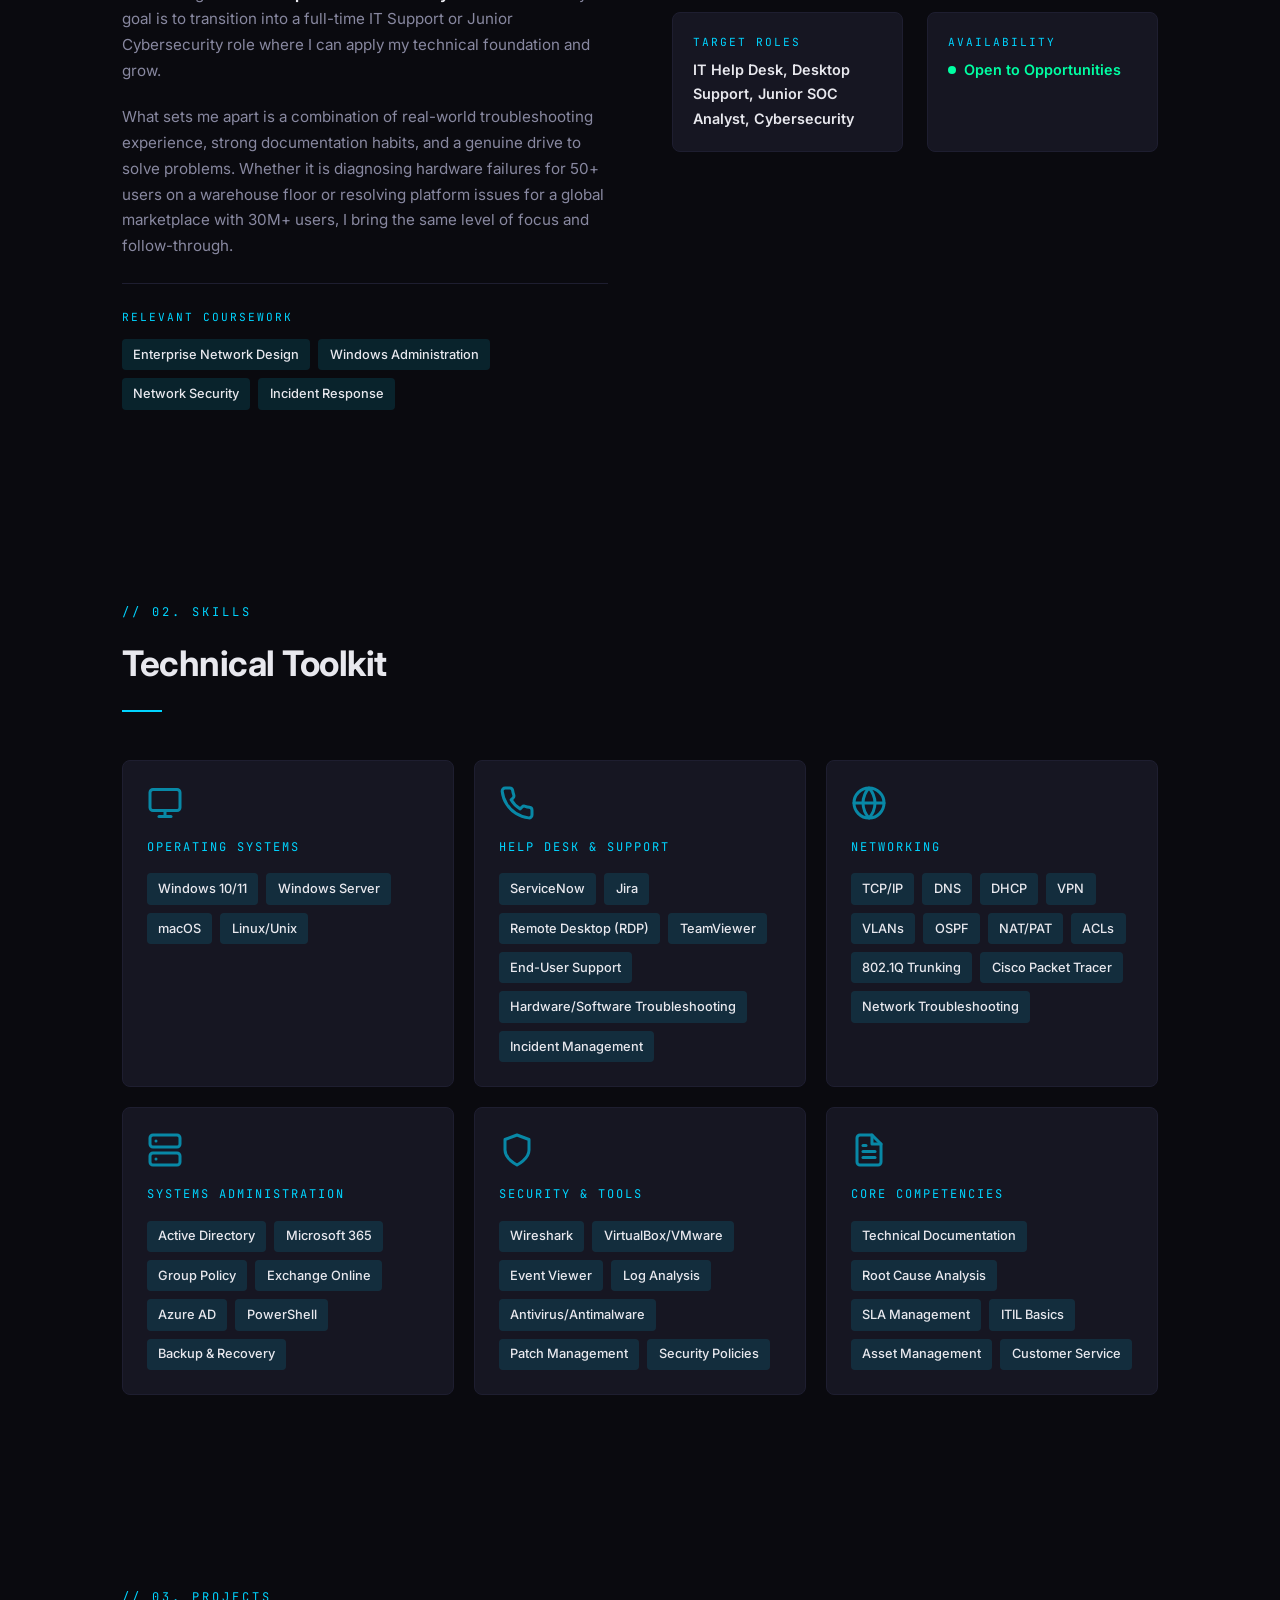
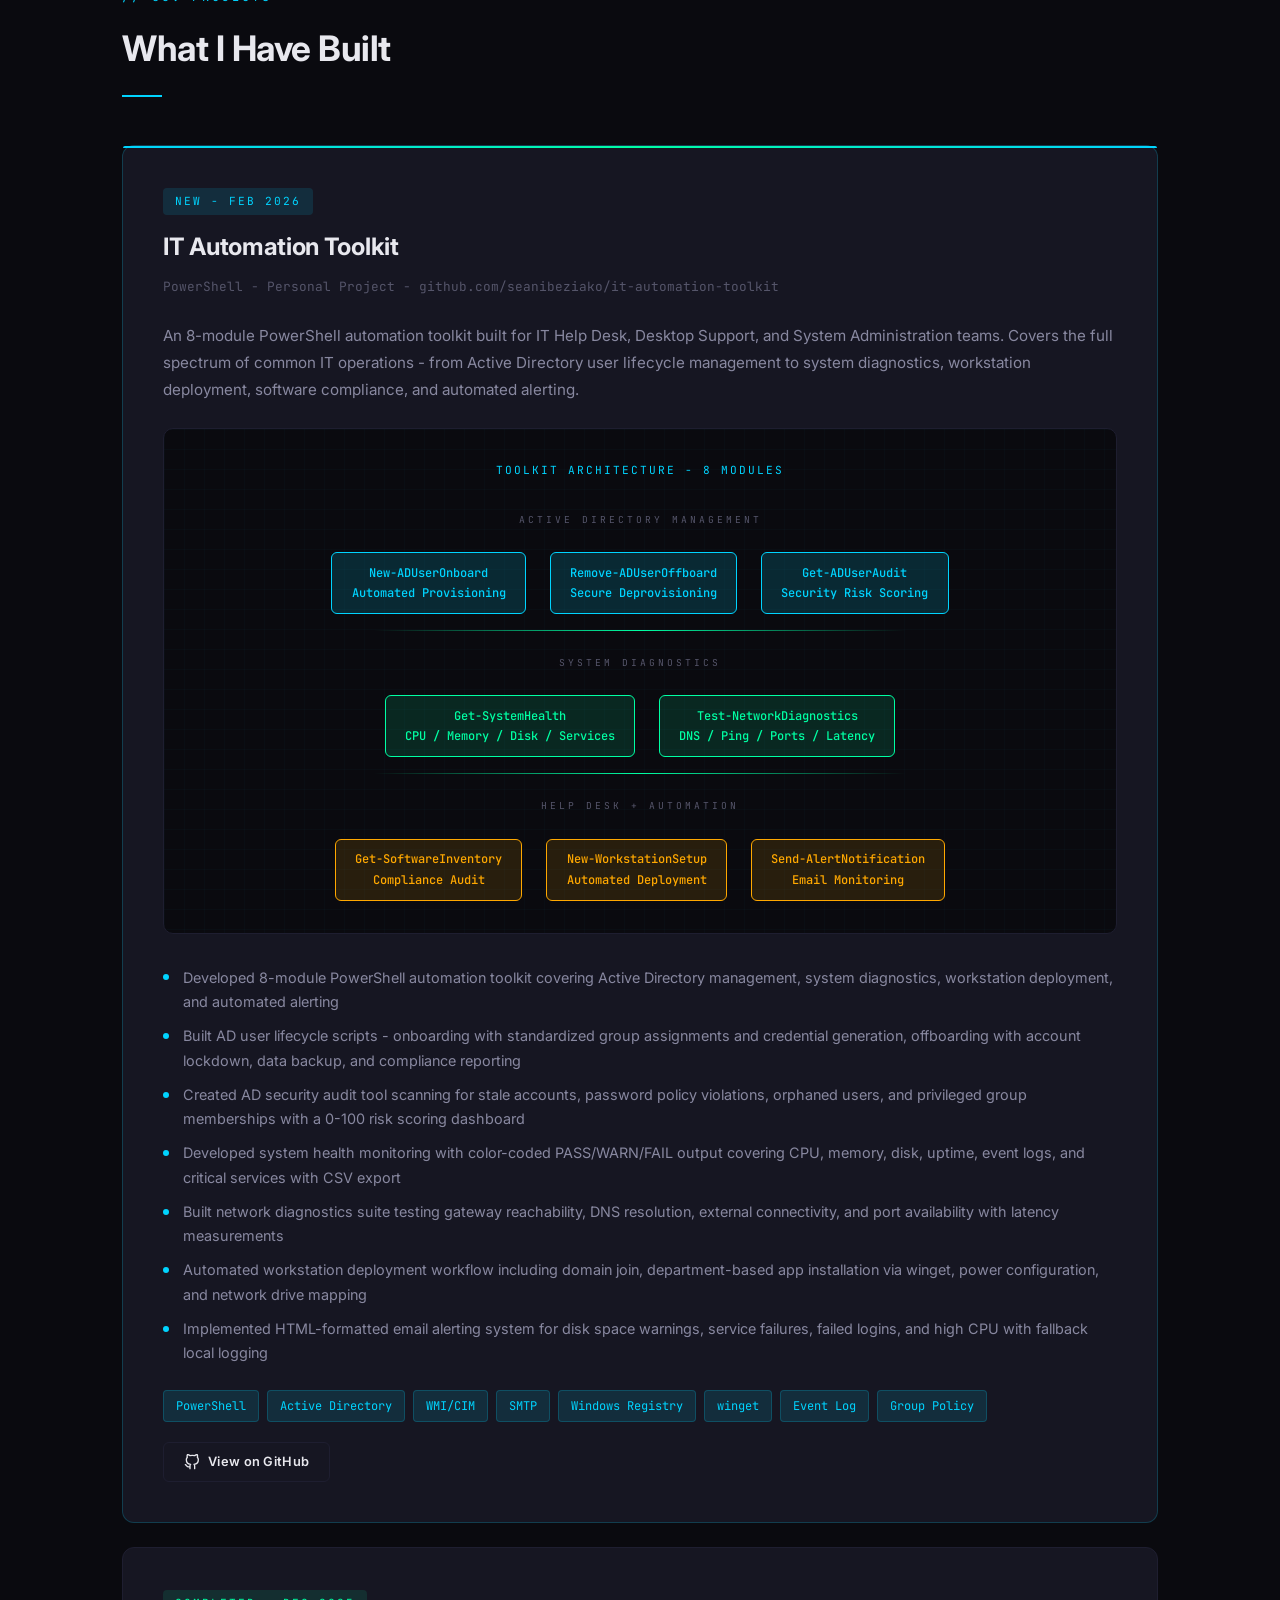
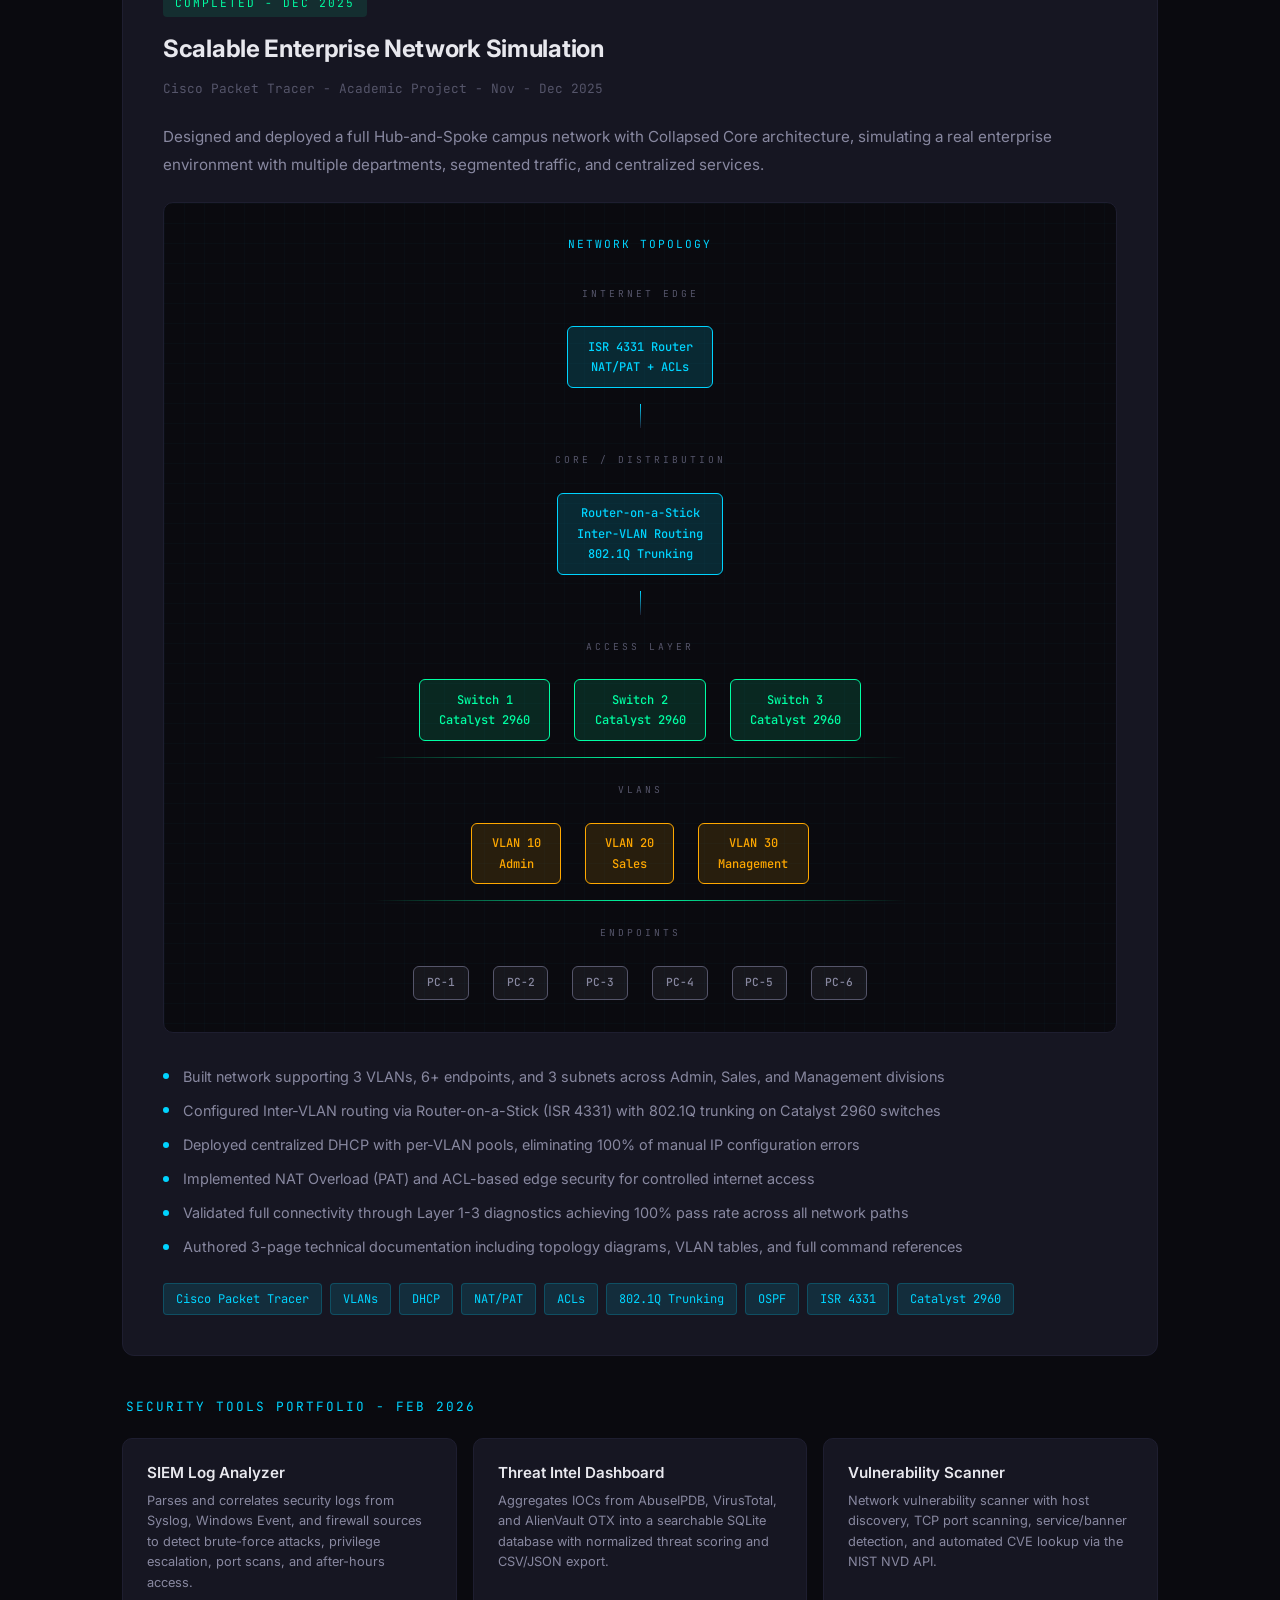
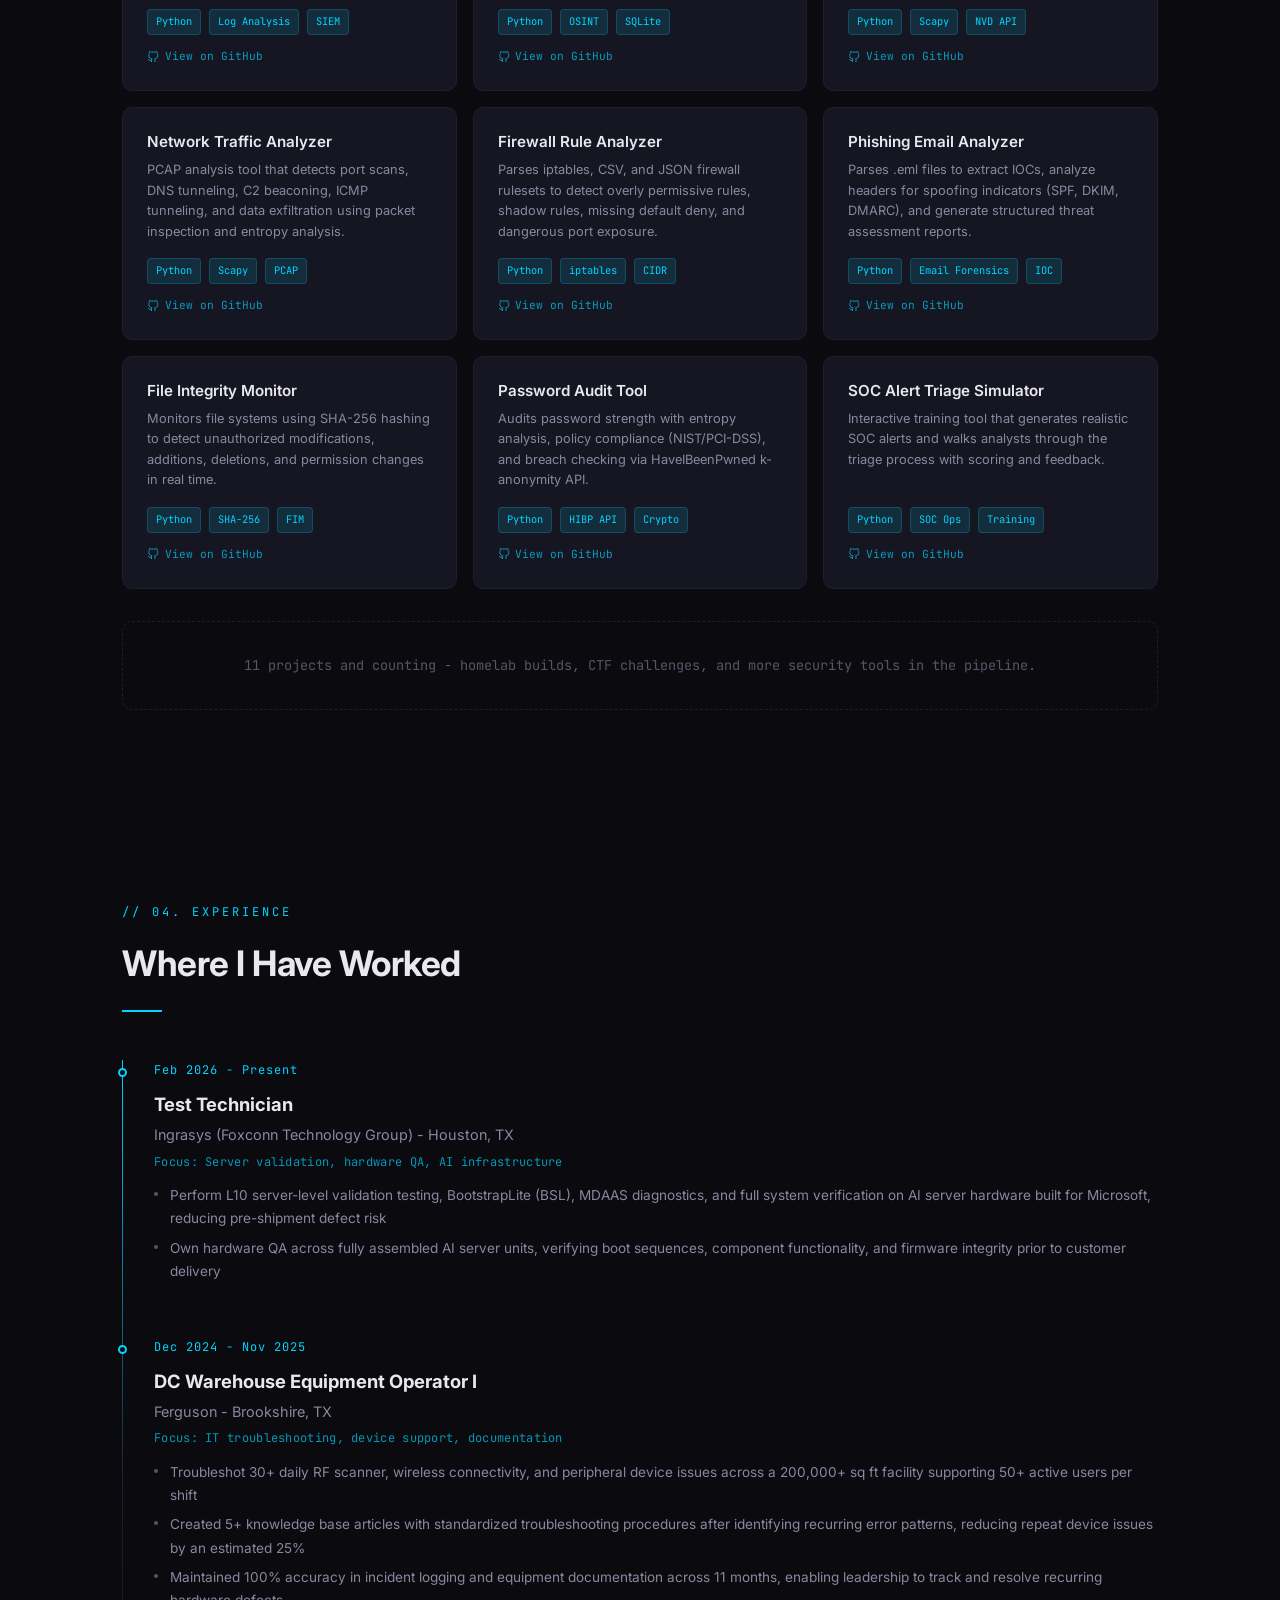
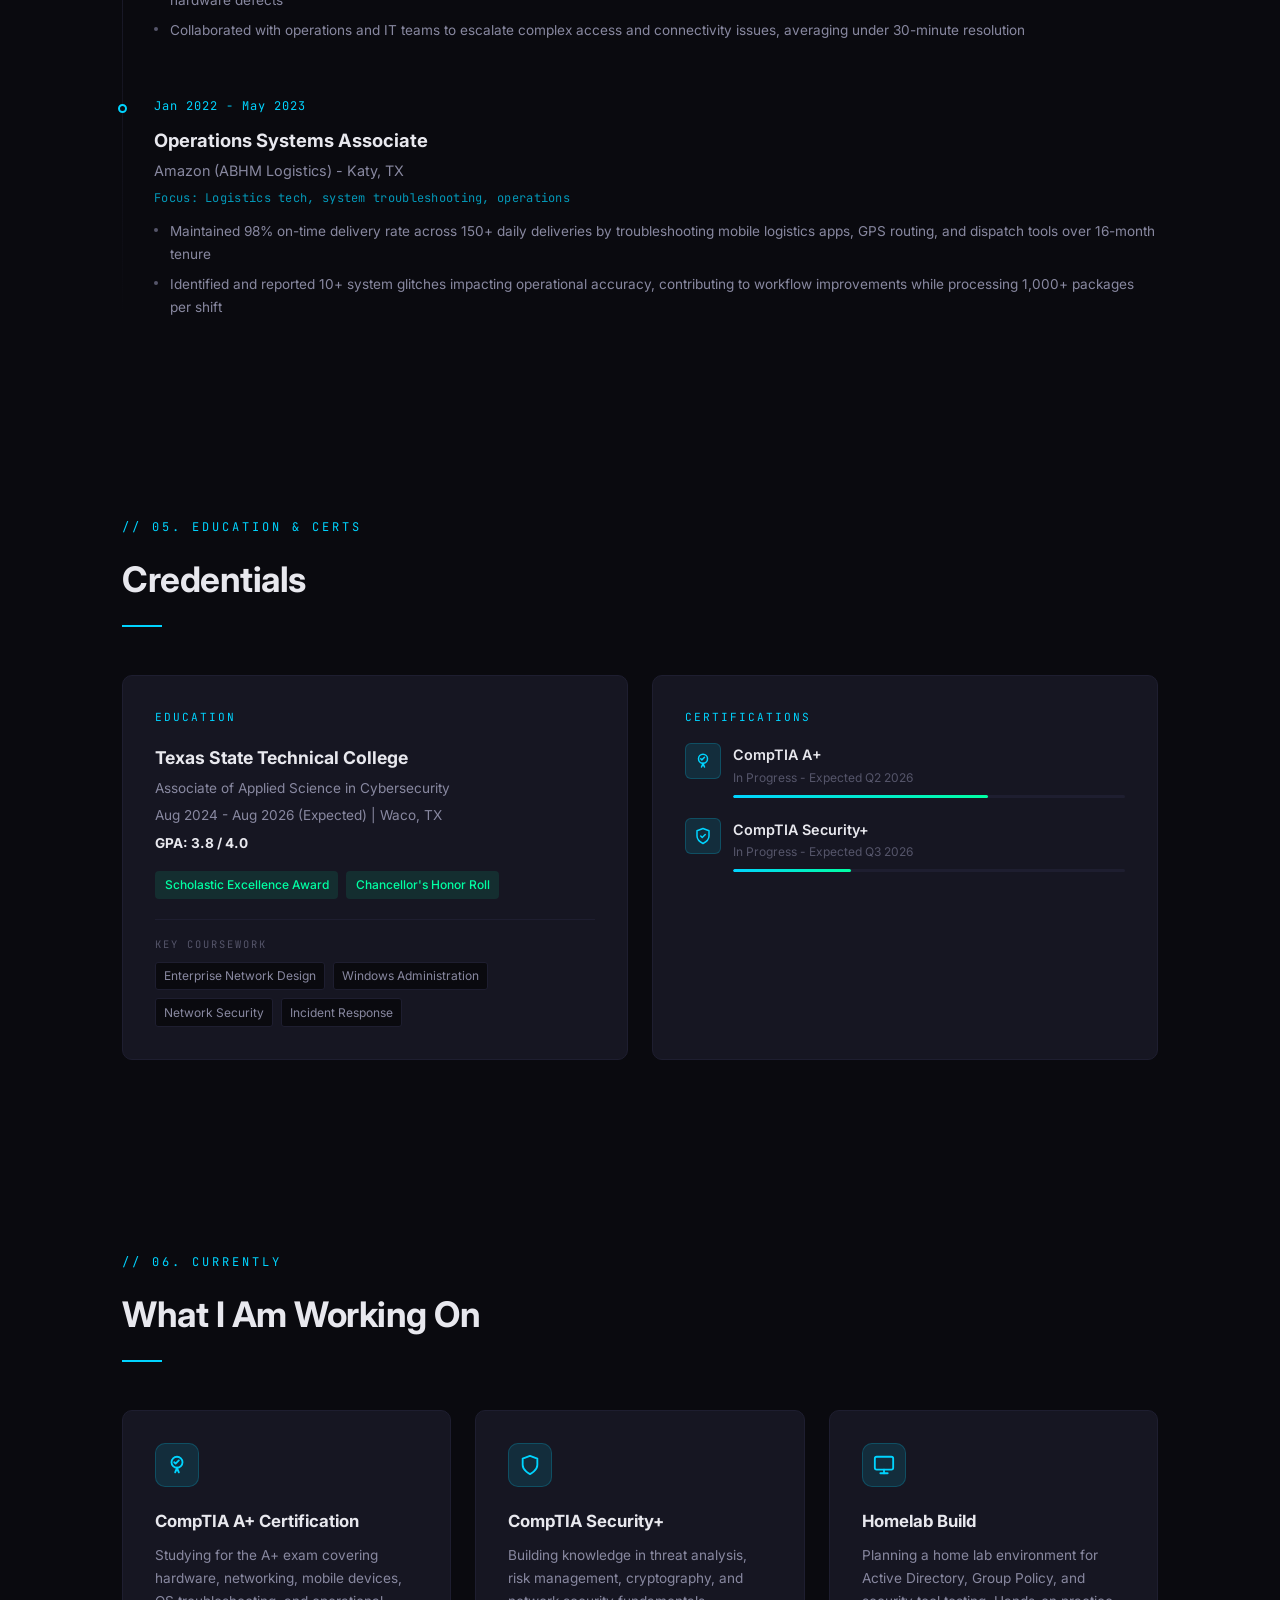
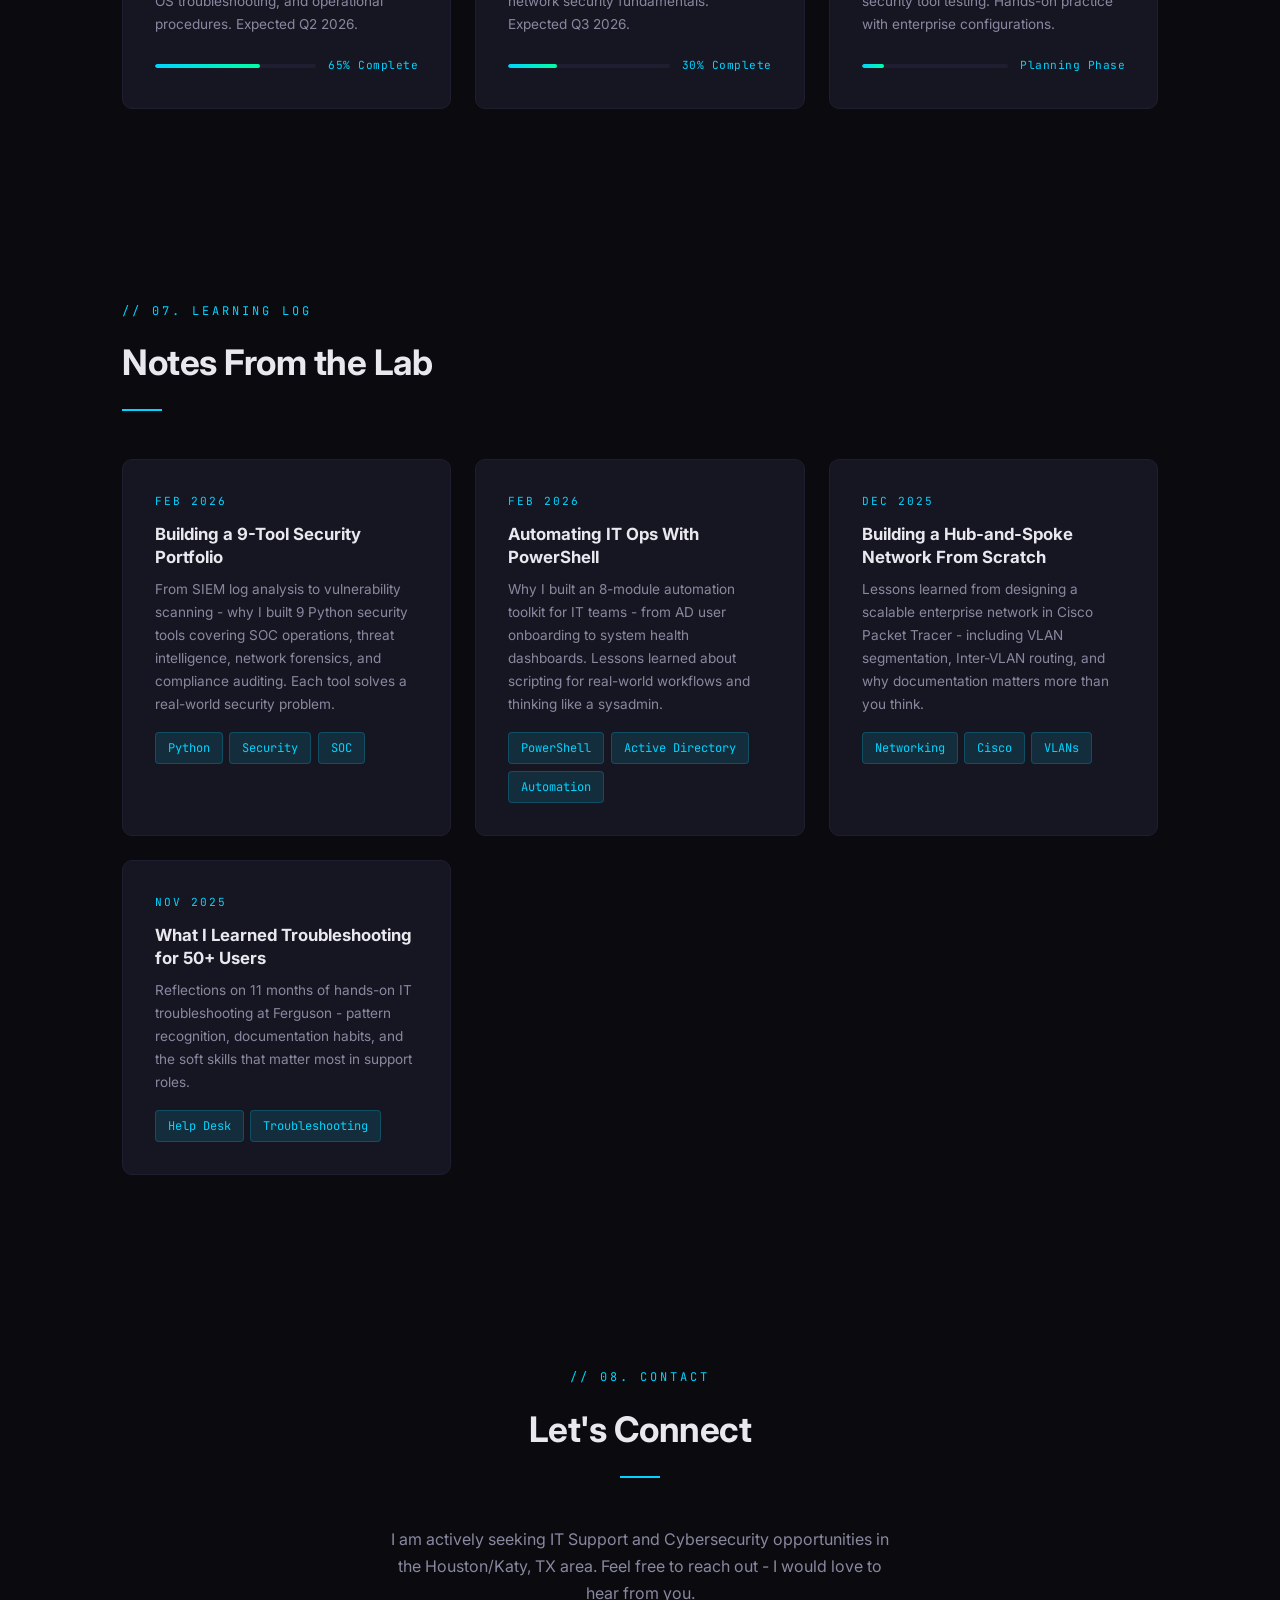
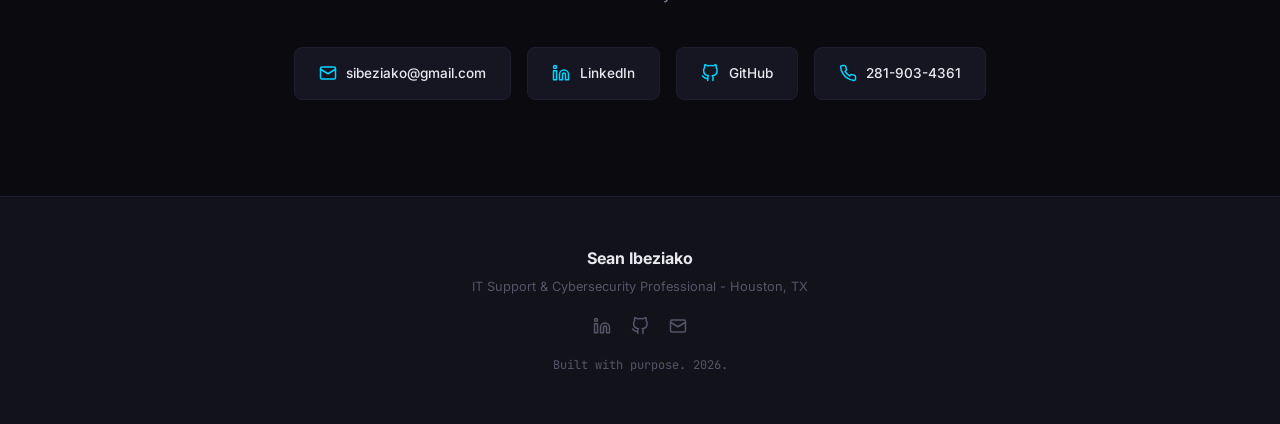
==== commit babf59f9: "Update experience section with current role and remove incorrect entry Co-Authored-By: Claude Opus 4" ====
--- a/index.html
+++ b/index.html
@@ -144,7 +144,7 @@
         </div>
         <div class="about-detail-item">
           <div class="about-detail-label">Target Roles</div>
-          <div class="about-detail-value">Junior SOC Analyst, IT Security, Cybersecurity</div>
+          <div class="about-detail-value">IT Help Desk, Desktop Support, Junior SOC Analyst, Cybersecurity</div>
         </div>
         <div class="about-detail-item">
           <div class="about-detail-label">Availability</div>
@@ -1047,7 +1047,7 @@
 
     const commands = {
       help: 'Available commands: <span class="t-cmd">whoami</span>, <span class="t-cmd">skills</span>, <span class="t-cmd">experience</span>, <span class="t-cmd">education</span>, <span class="t-cmd">contact</span>, <span class="t-cmd">certifications</span>, <span class="t-cmd">projects</span>, <span class="t-cmd">clear</span>, <span class="t-cmd">neofetch</span>',
-      whoami: 'Sean Ibeziako - IT Support & Cybersecurity Professional<br>Location: Houston / Katy, TX<br>Currently pursuing AAS Cybersecurity (3.8 GPA)<br>Targeting: Junior SOC Analyst, IT Security, Cybersecurity roles',
+      whoami: 'Sean Ibeziako - IT Support & Cybersecurity Professional<br>Location: Houston / Katy, TX<br>Currently pursuing AAS Cybersecurity (3.8 GPA)<br>Targeting: IT Help Desk, Desktop Support, Junior SOC Analyst, Cybersecurity roles',
       skills: '<span class="t-label">OS:</span> Windows 10/11, Windows Server, macOS, Linux<br><span class="t-label">Help Desk:</span> ServiceNow, Jira, RDP, TeamViewer<br><span class="t-label">Networking:</span> TCP/IP, DNS, DHCP, VPN, VLANs, ACLs, 802.1Q<br><span class="t-label">Admin:</span> Active Directory, M365, PowerShell, Azure AD, Group Policy<br><span class="t-label">Security:</span> Wireshark, VirtualBox, Log Analysis, Patch Mgmt',
       experience: '<span class="t-label">Ingrasys (Foxconn)</span> (Feb 2026 - Present) - AI server validation, L10 testing, hardware QA<br><span class="t-label">Ferguson</span> (Dec 2024 - Nov 2025) - IT troubleshooting for 50+ users daily<br><span class="t-label">Amazon</span> (Jan 2022 - May 2023) - Logistics tech, 98% on-time delivery',
       education: 'Texas State Technical College<br>AAS Cybersecurity | GPA: 3.8<br>Expected Graduation: August 2026<br>Honors: Scholastic Excellence Award, Chancellor\'s Honor Roll<br>Coursework: Enterprise Network Design, Windows Admin, Network Security, Incident Response',
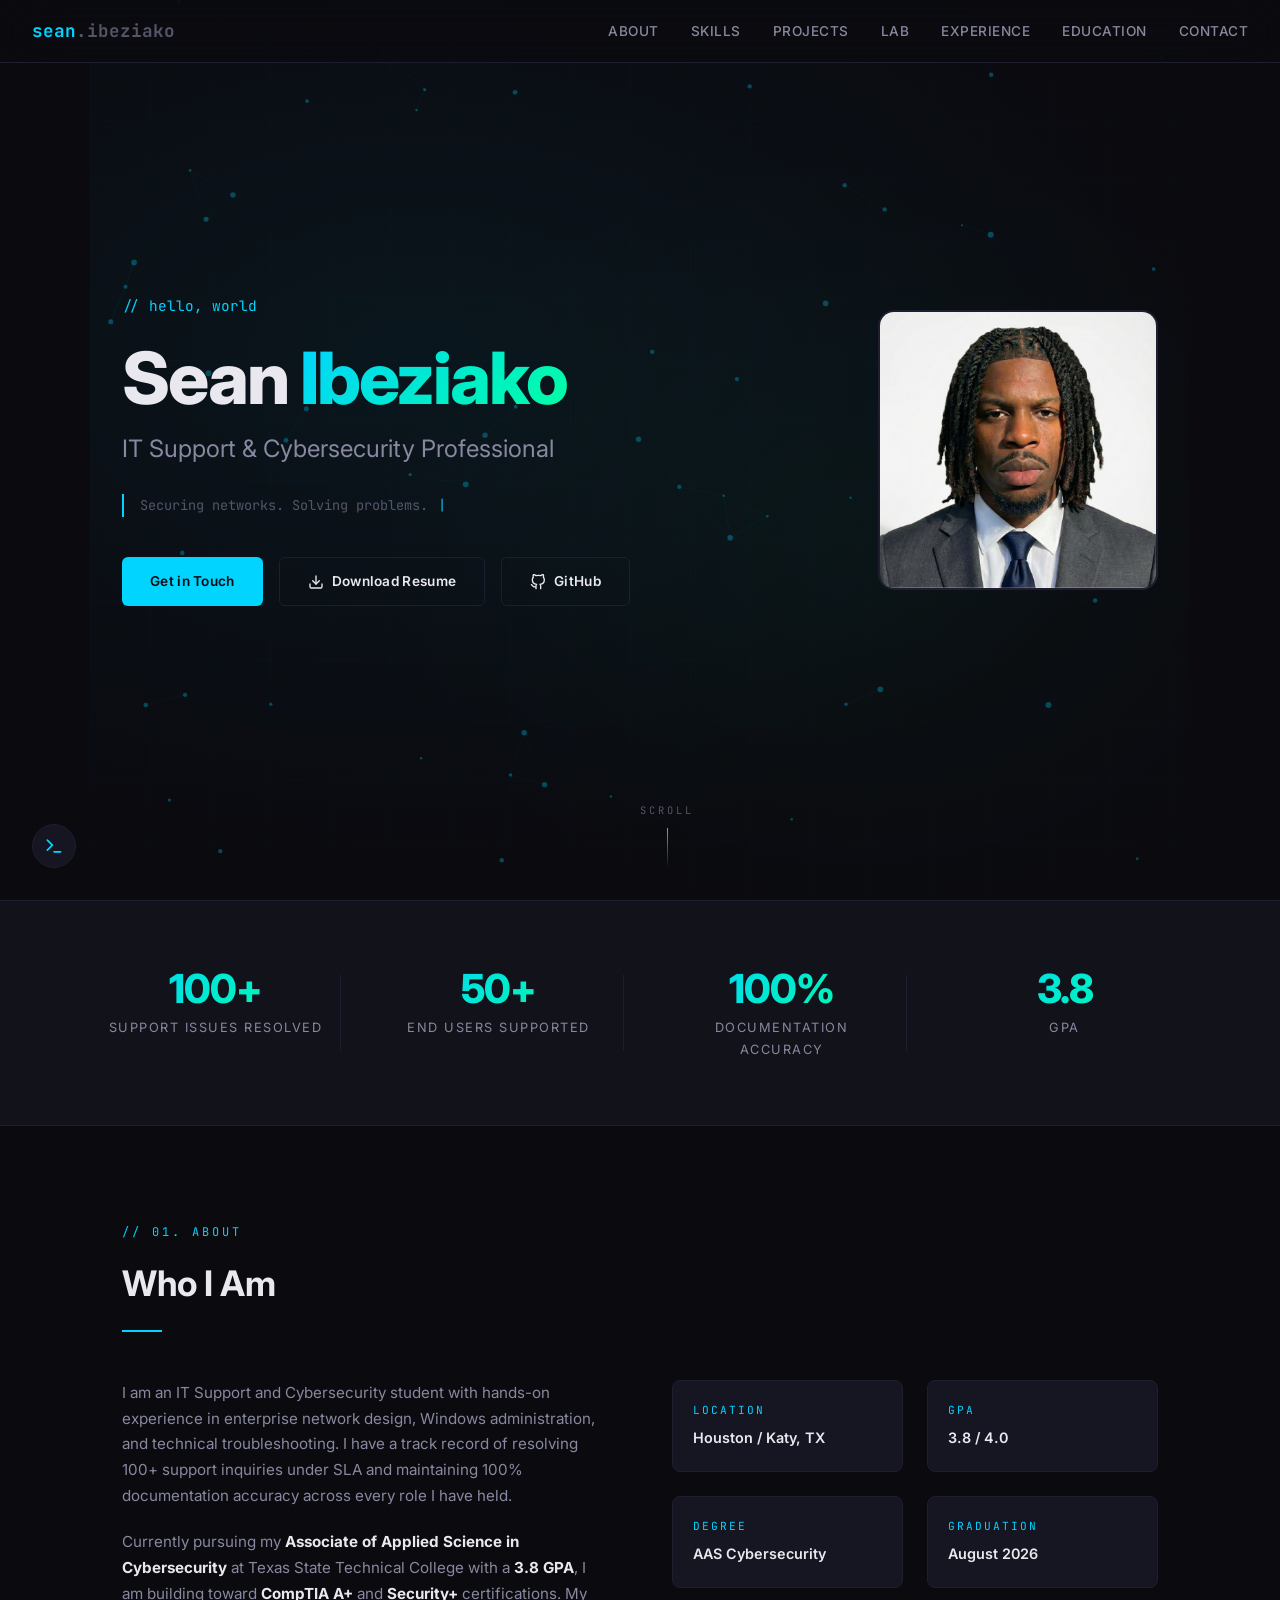
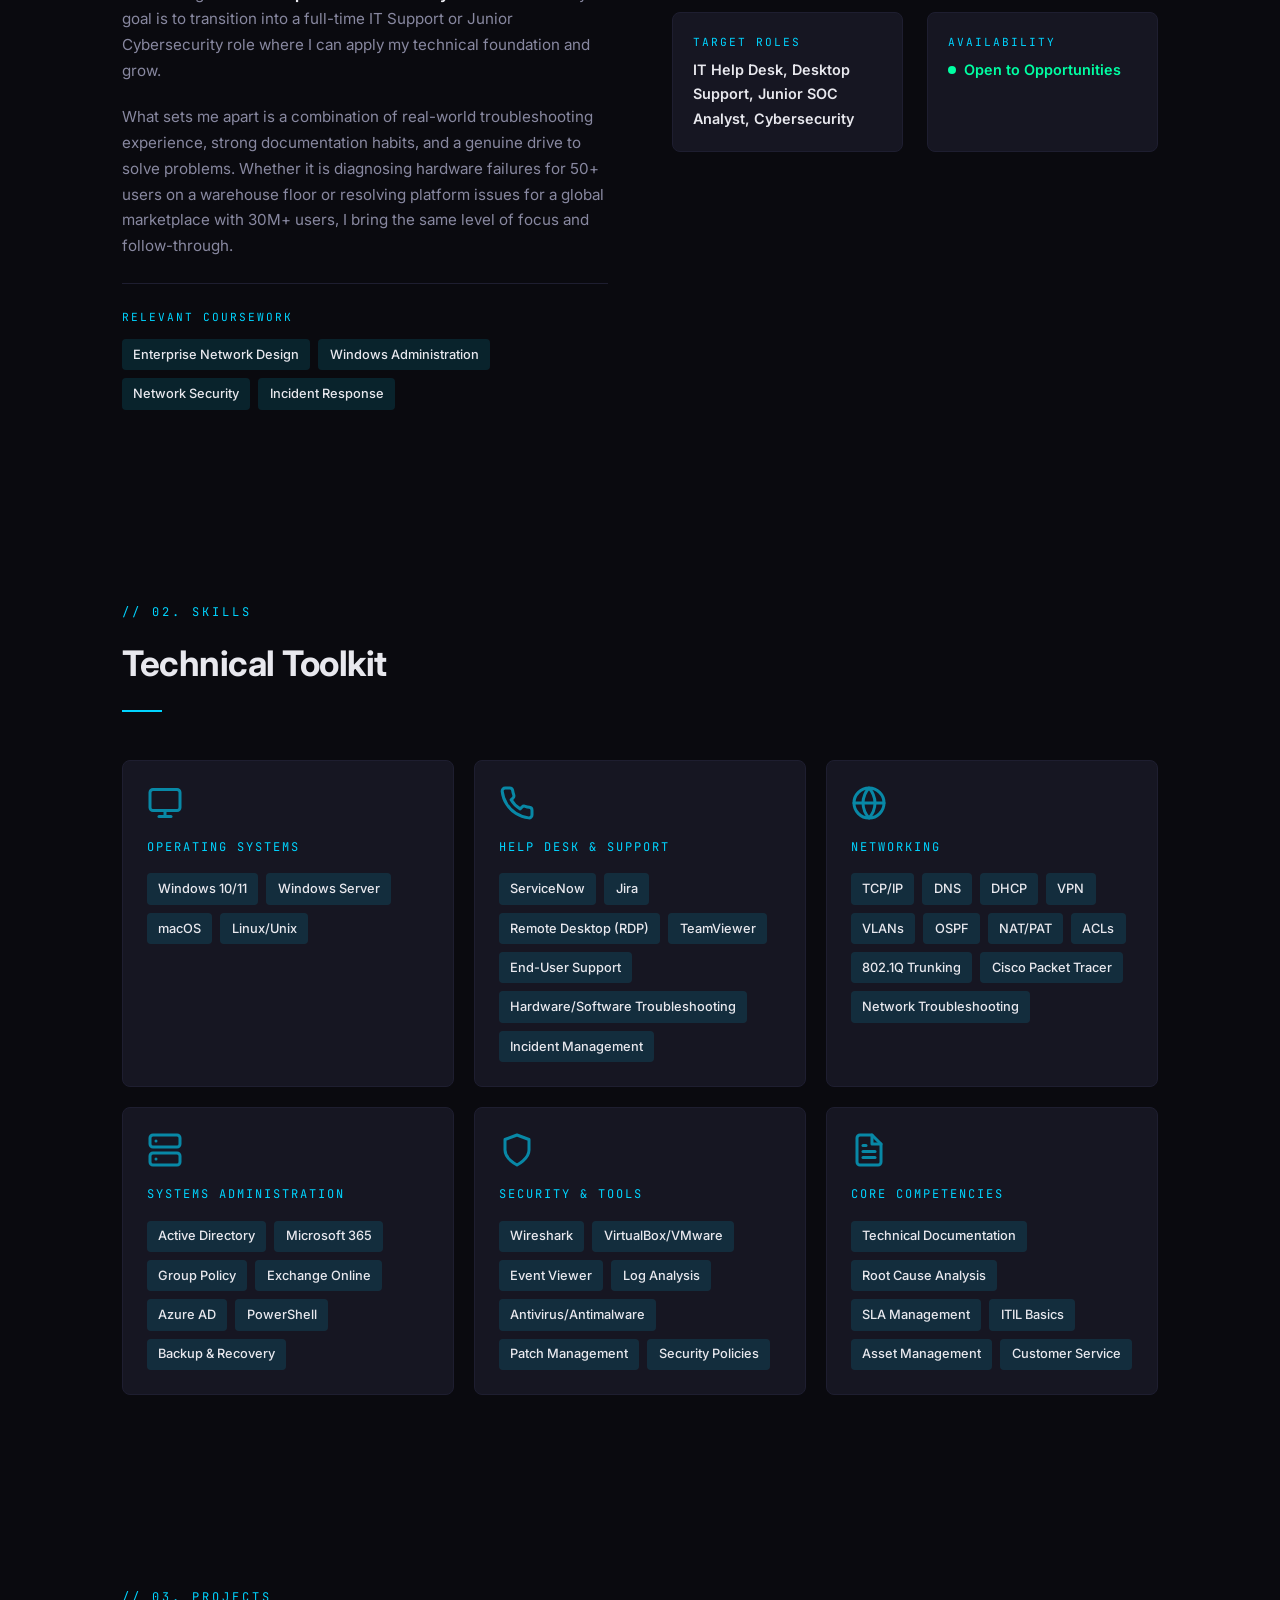
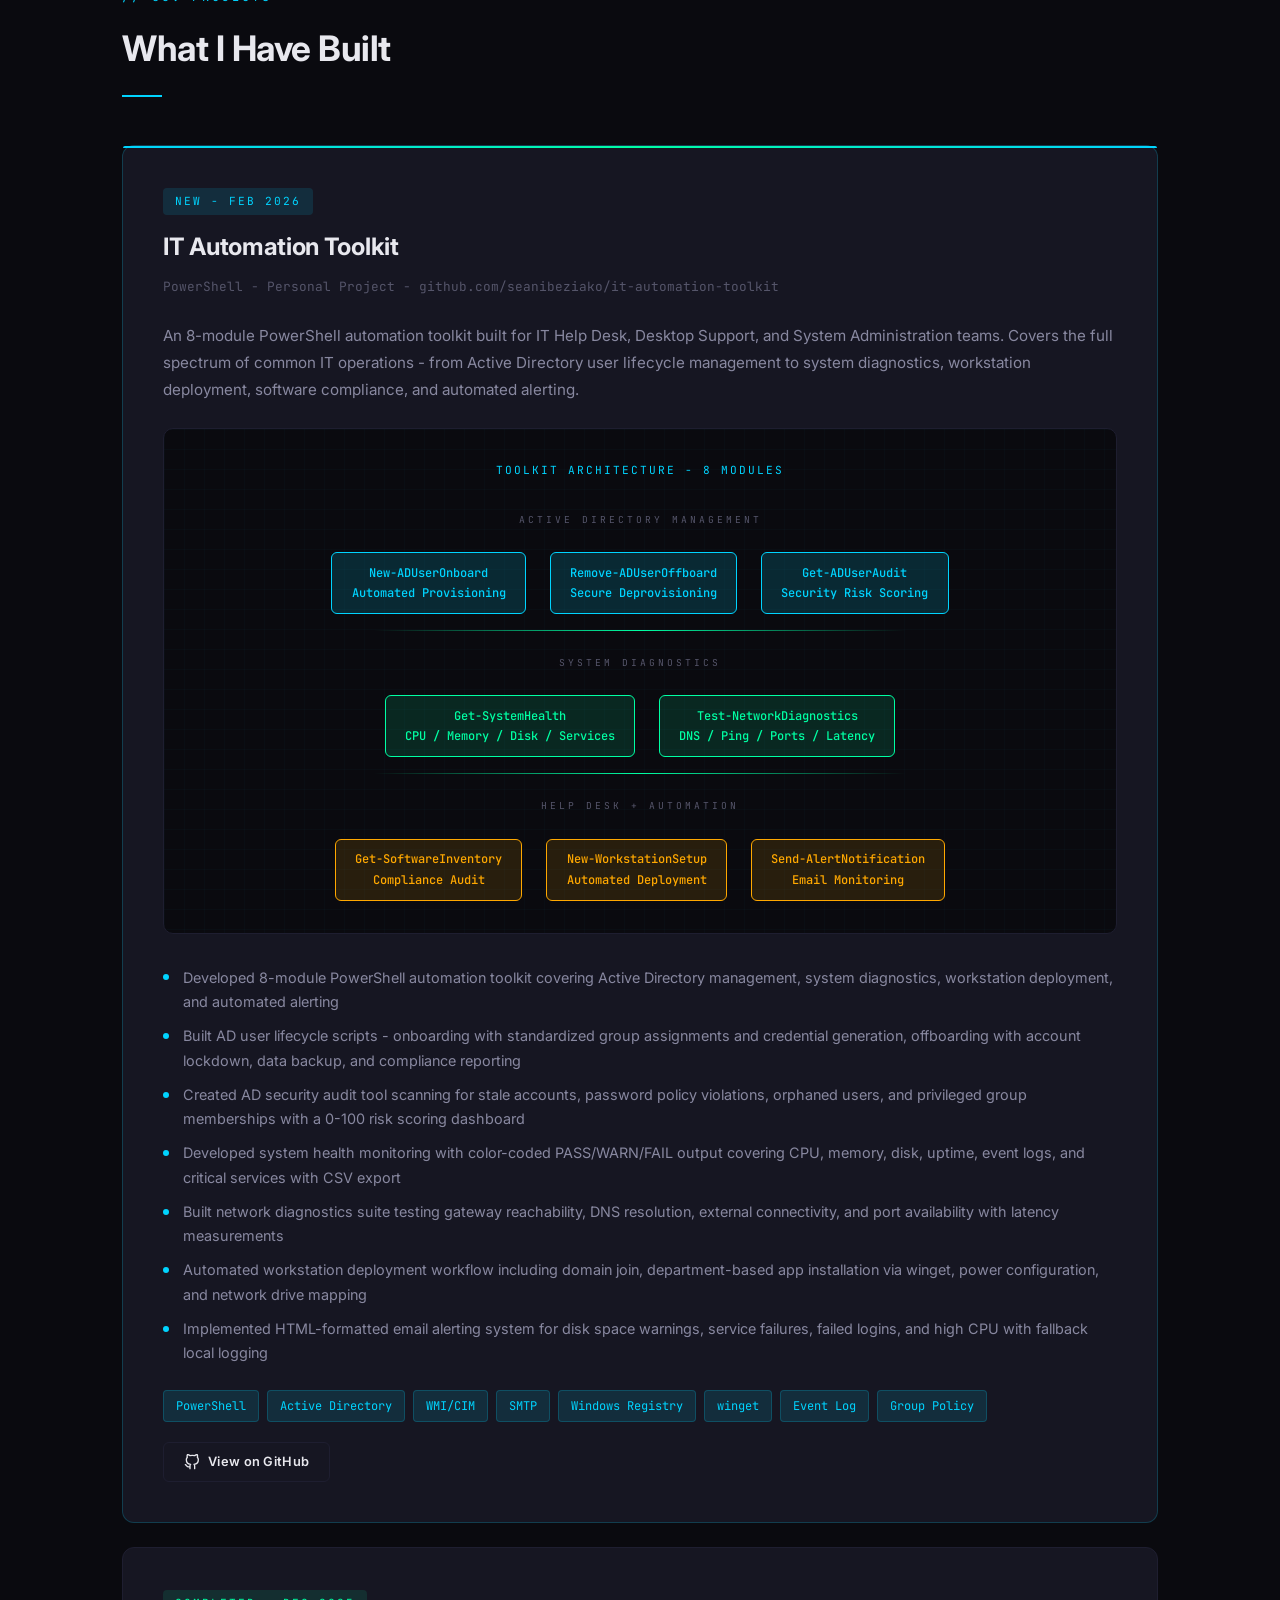
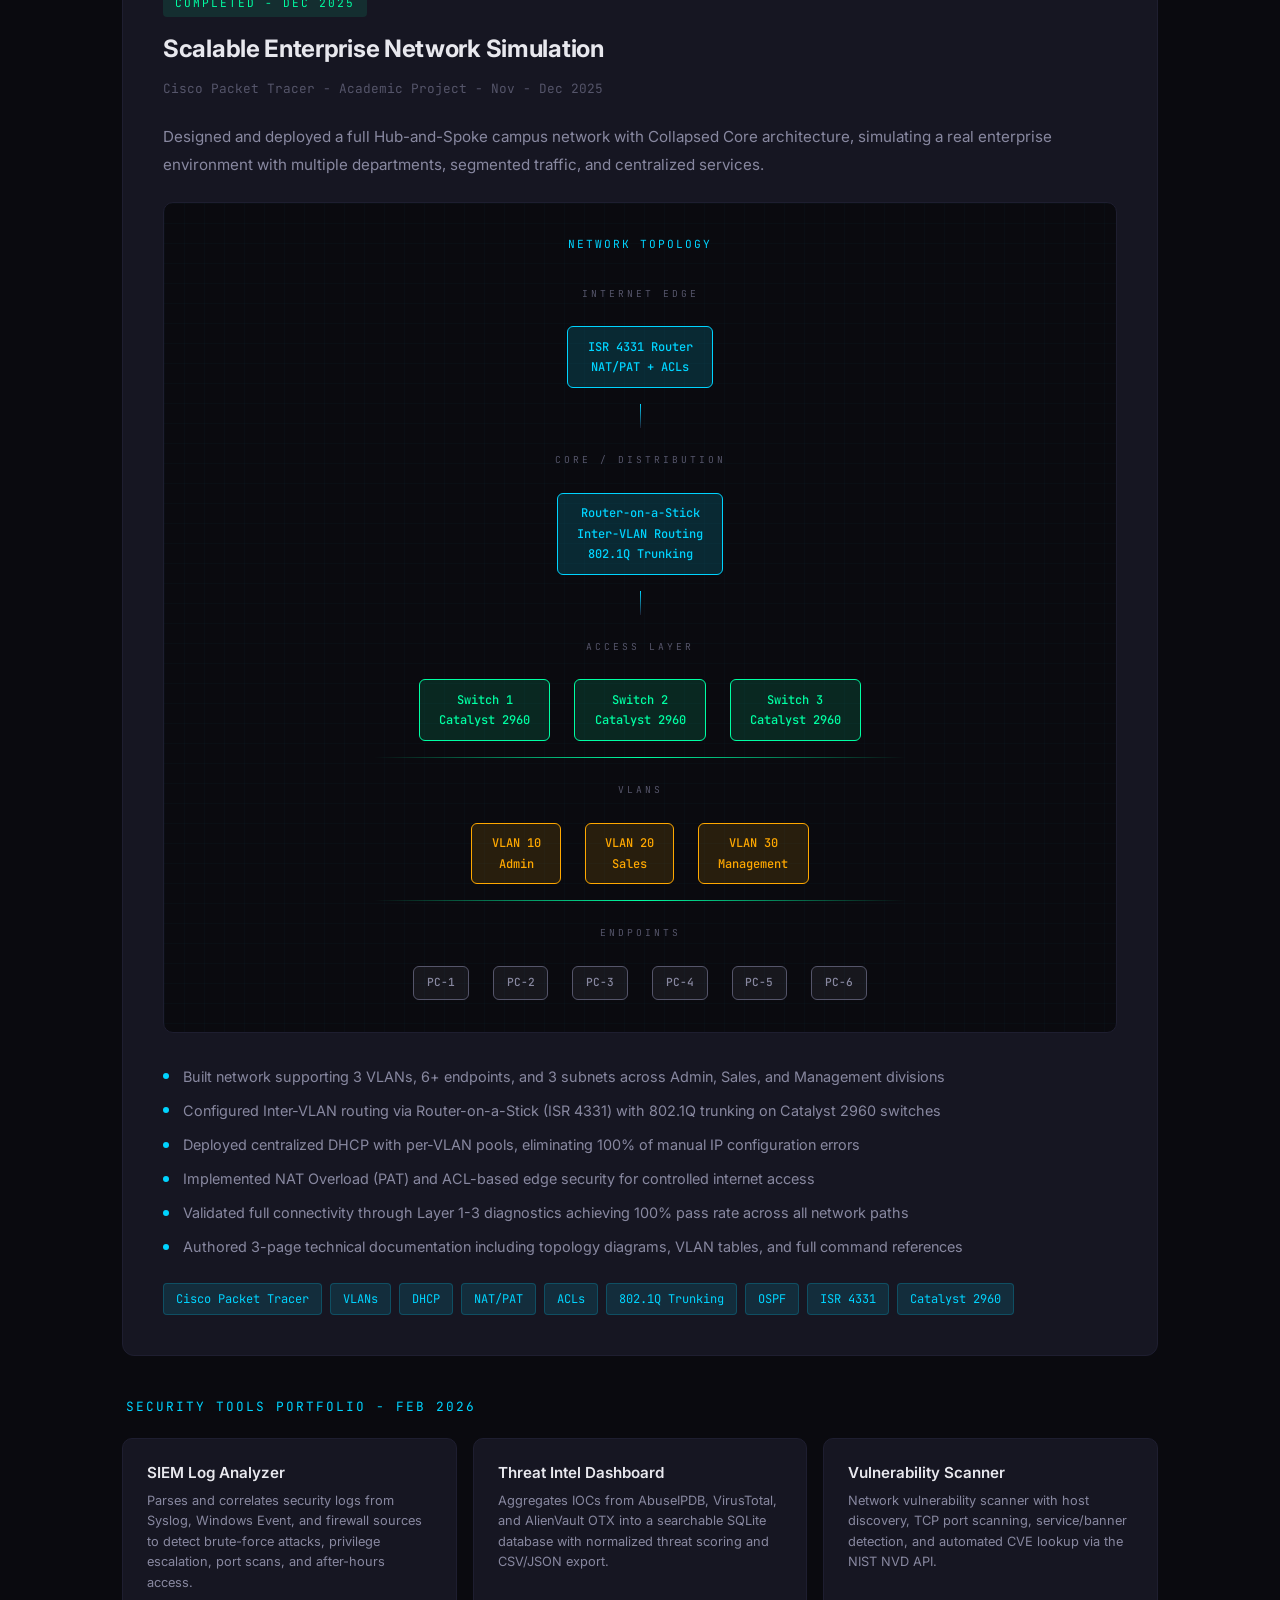
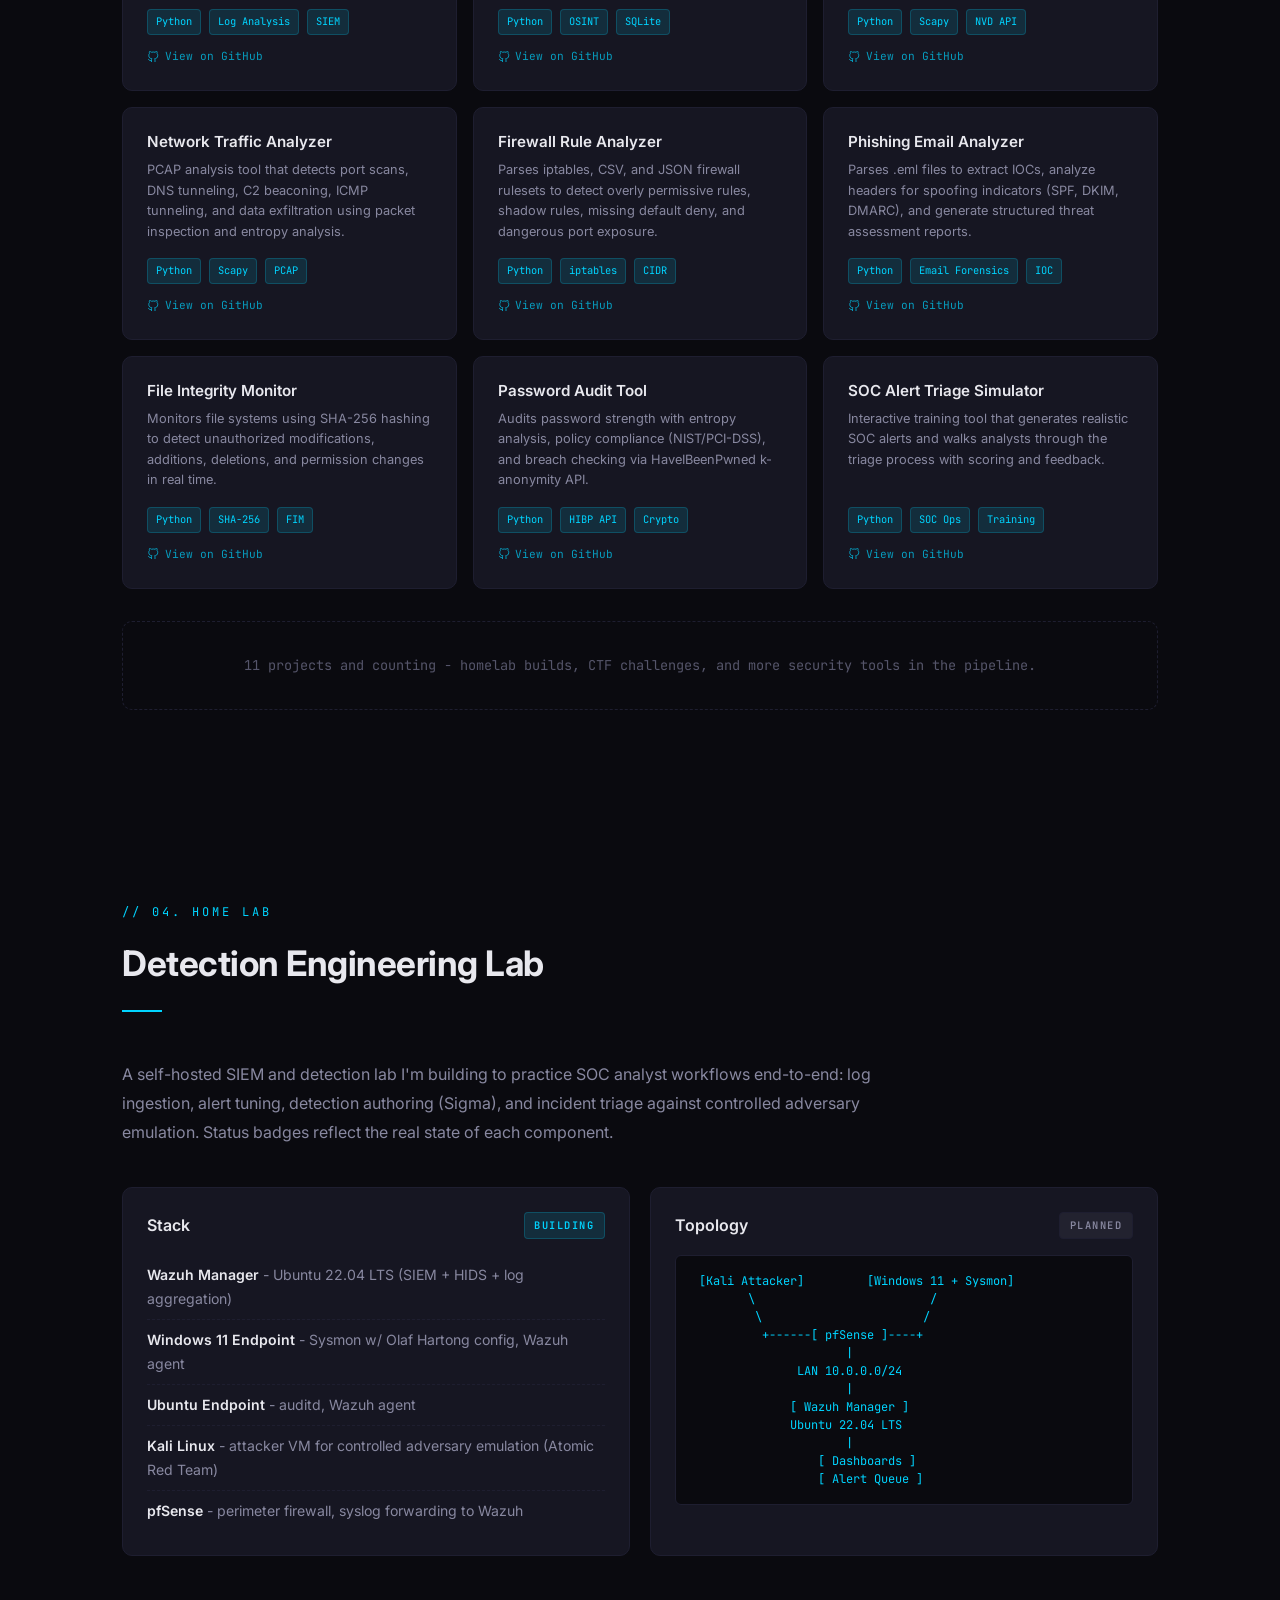
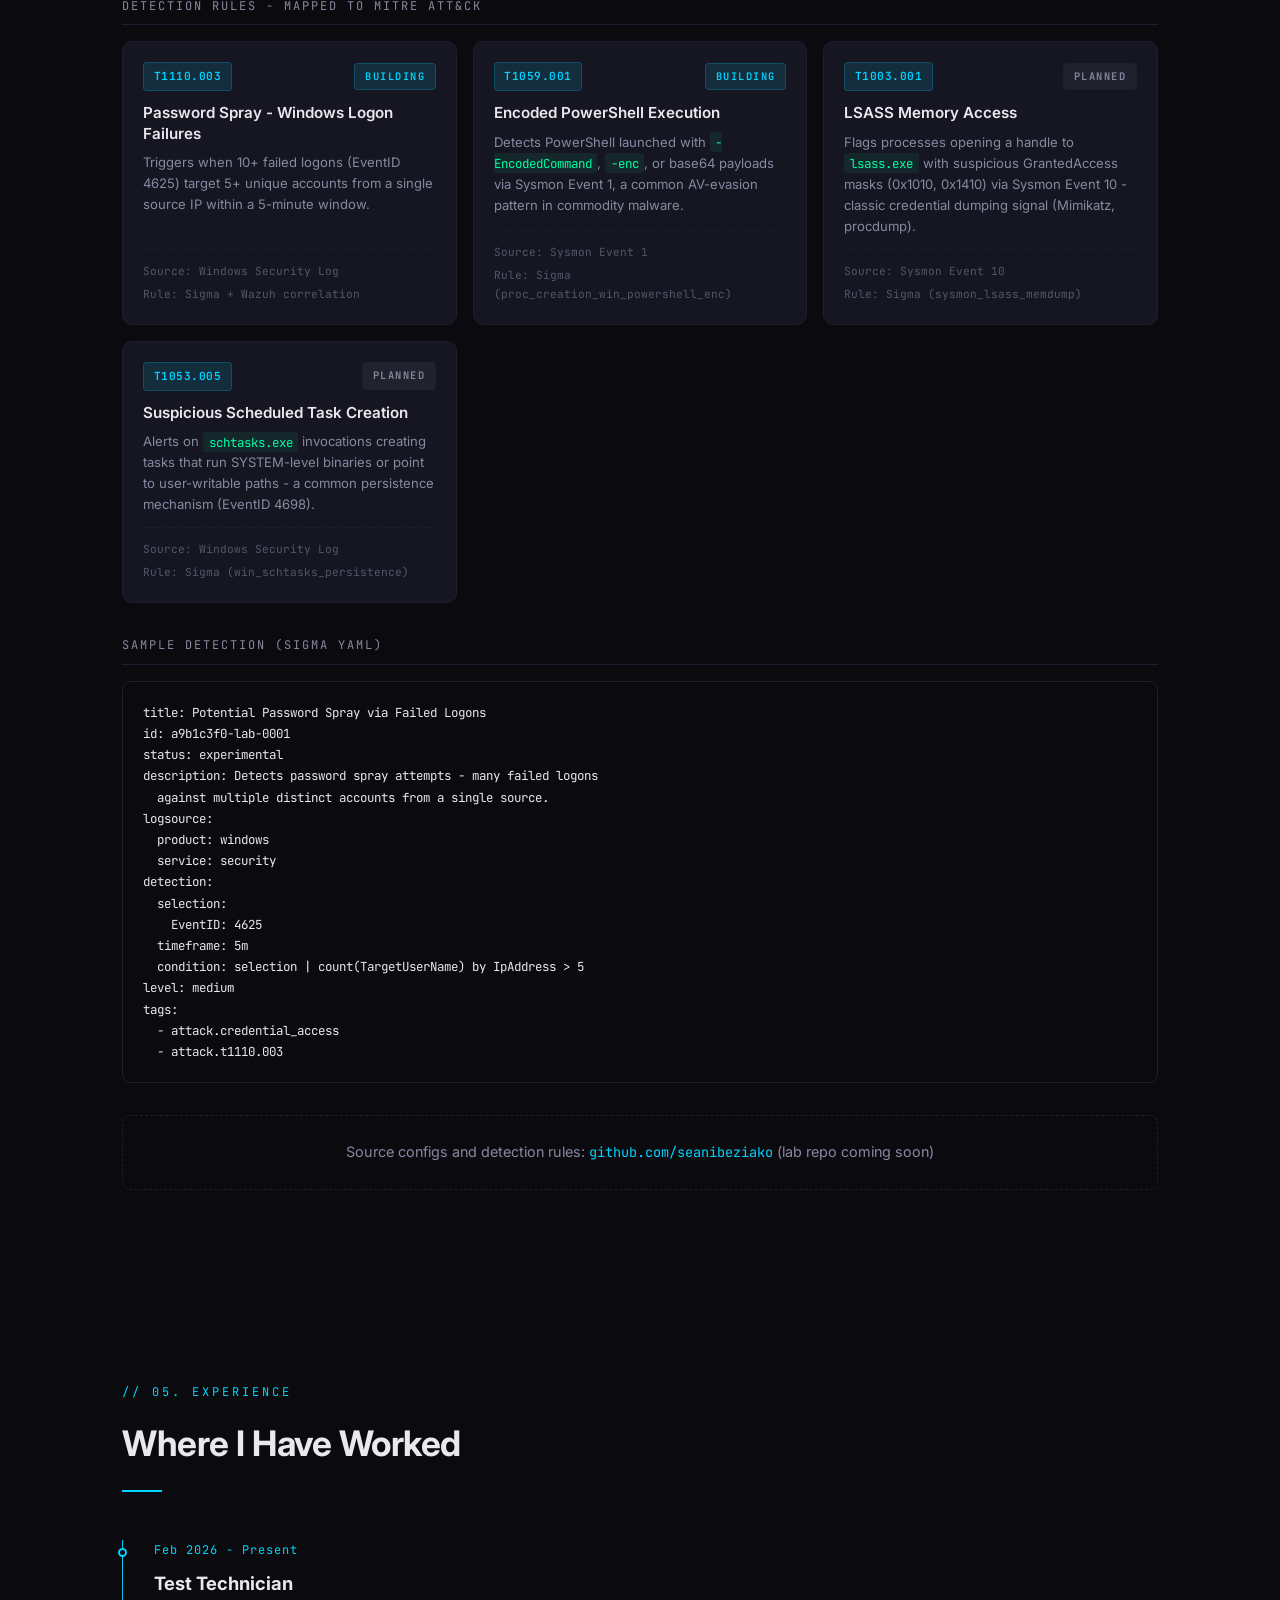
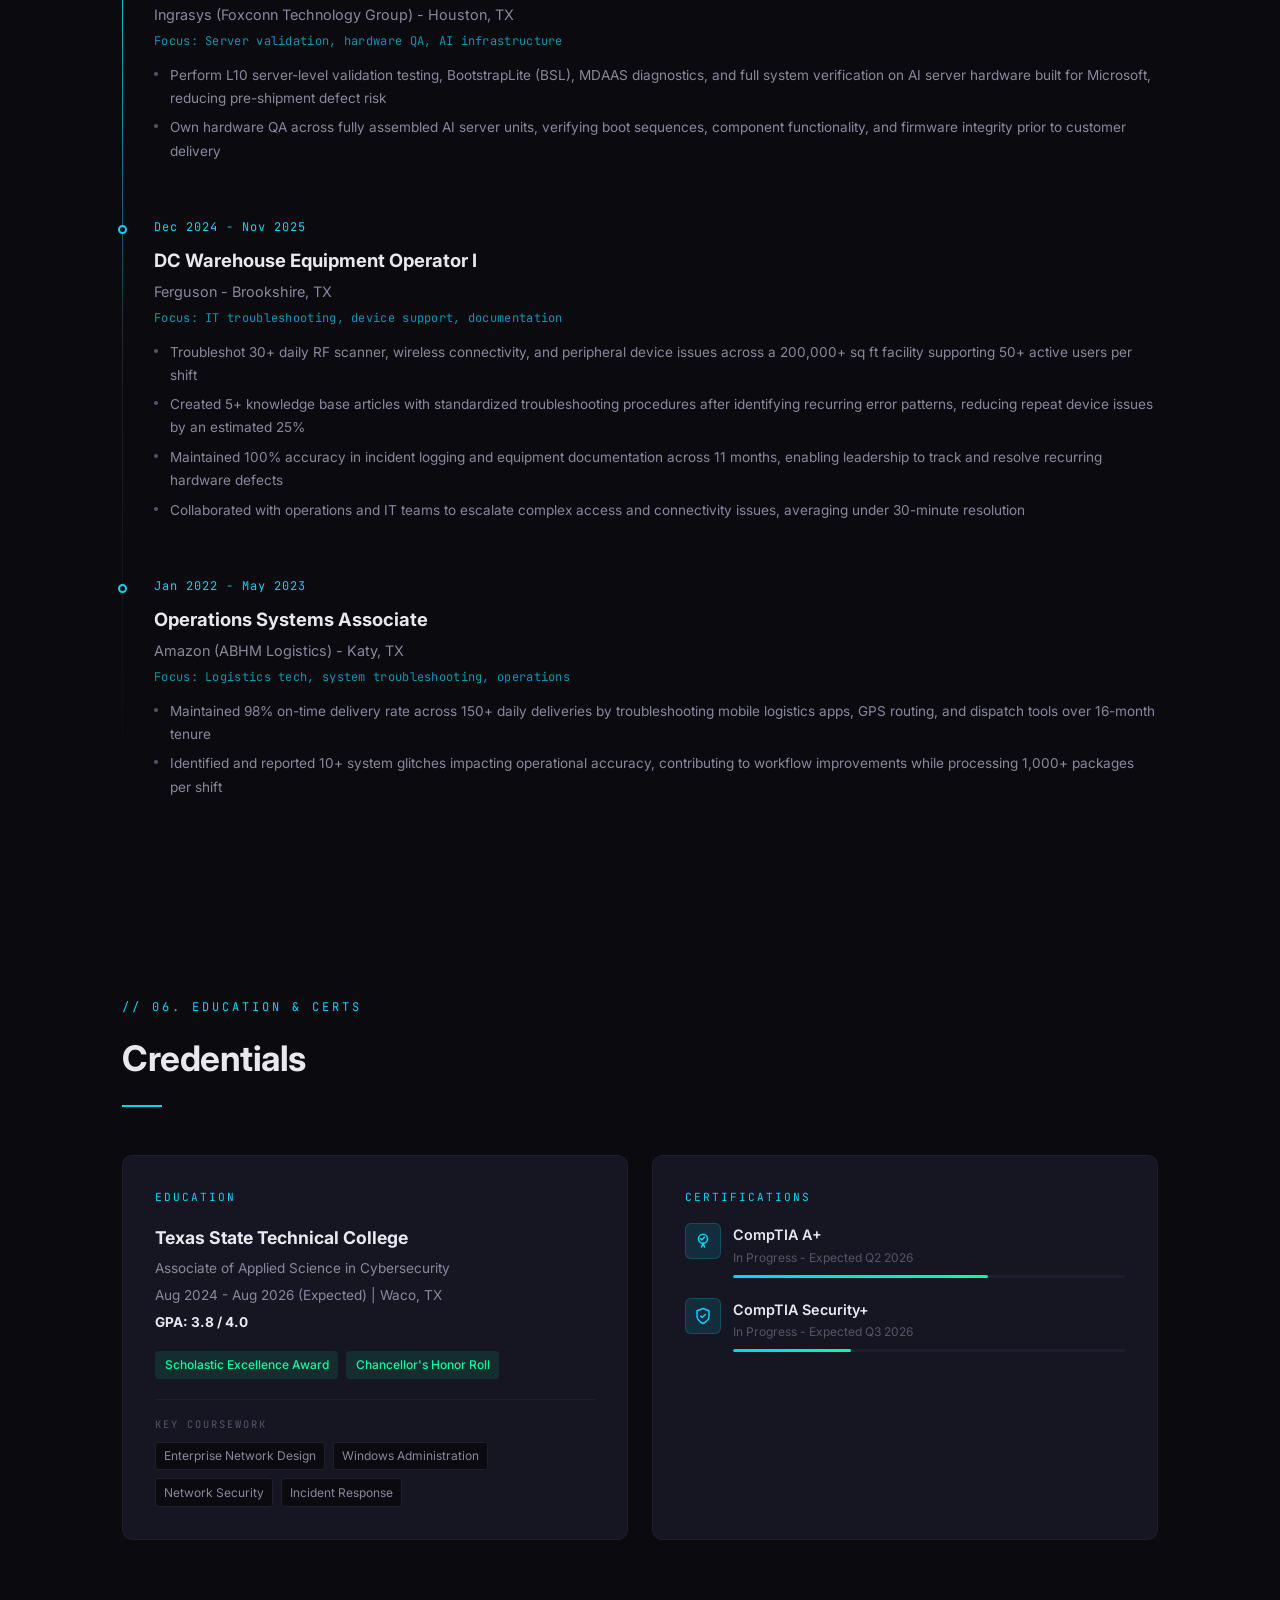
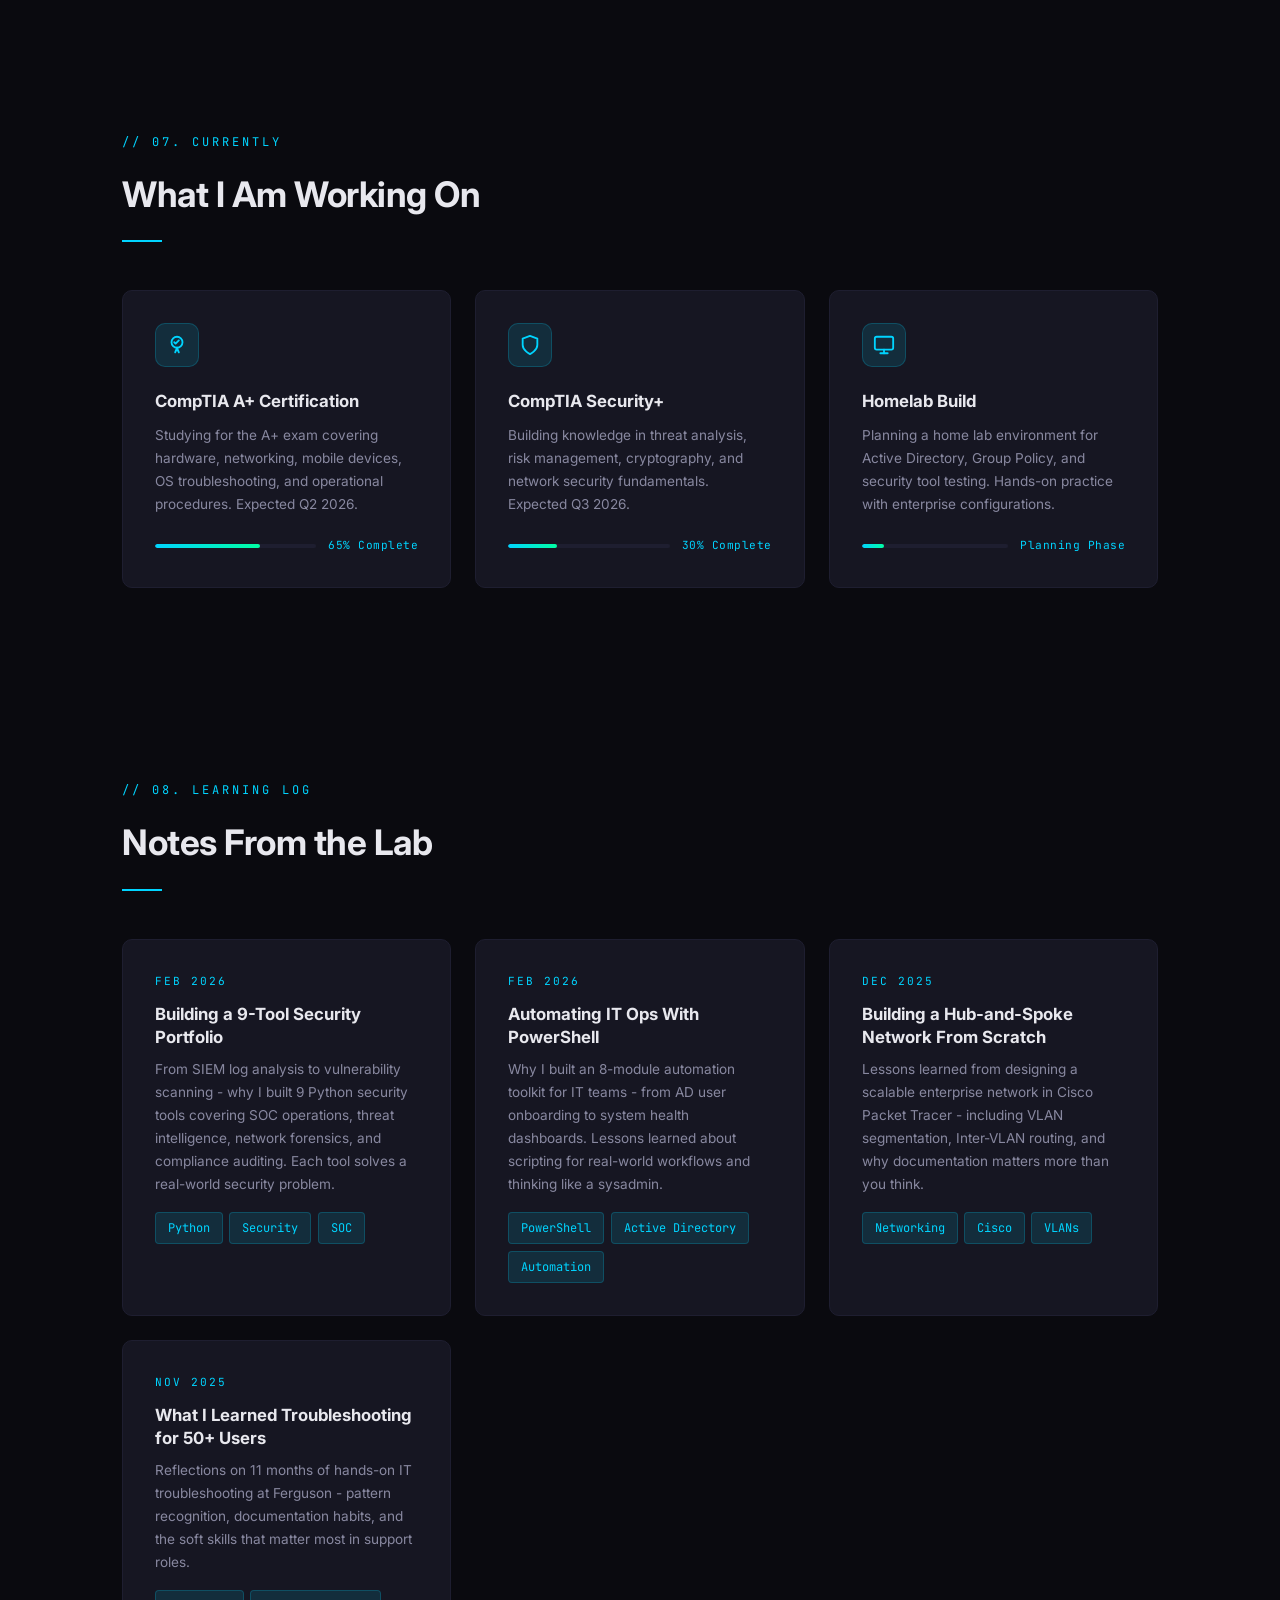
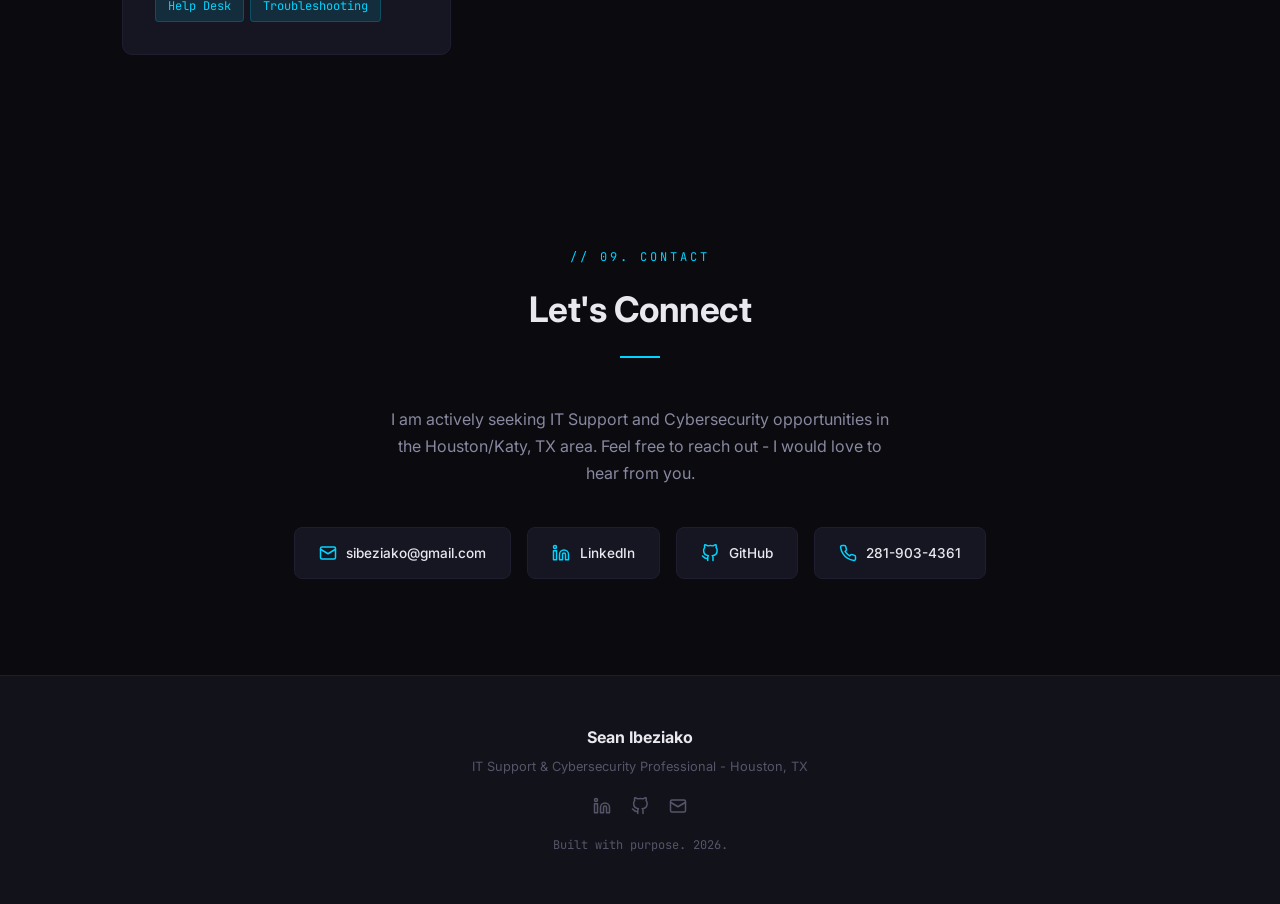
==== commit 340cbb18: "Add Home Lab section with detection engineering content Introduces a new Section 04 showcasing an in" ====
--- a/index.html
+++ b/index.html
@@ -30,6 +30,7 @@
       <li><a href="#about">About</a></li>
       <li><a href="#skills">Skills</a></li>
       <li><a href="#projects">Projects</a></li>
+      <li><a href="#lab">Lab</a></li>
       <li><a href="#experience">Experience</a></li>
       <li><a href="#education">Education</a></li>
       <li><a href="#contact">Contact</a></li>
@@ -519,10 +520,138 @@
     </div>
   </section>
 
+  <!-- Home Lab -->
+  <section id="lab">
+    <div class="reveal">
+      <span class="section-label">// 04. Home Lab</span>
+      <h2 class="section-title">Detection Engineering Lab</h2>
+      <div class="section-divider"></div>
+    </div>
+
+    <div class="lab-intro reveal">
+      <p>A self-hosted SIEM and detection lab I'm building to practice SOC analyst workflows end-to-end: log ingestion, alert tuning, detection authoring (Sigma), and incident triage against controlled adversary emulation. Status badges reflect the real state of each component.</p>
+    </div>
+
+    <div class="lab-grid">
+      <div class="lab-card reveal">
+        <div class="lab-card-header">
+          <h3 class="lab-card-title">Stack</h3>
+          <span class="lab-status lab-status-building">Building</span>
+        </div>
+        <ul class="lab-list">
+          <li><strong>Wazuh Manager</strong> - Ubuntu 22.04 LTS (SIEM + HIDS + log aggregation)</li>
+          <li><strong>Windows 11 Endpoint</strong> - Sysmon w/ Olaf Hartong config, Wazuh agent</li>
+          <li><strong>Ubuntu Endpoint</strong> - auditd, Wazuh agent</li>
+          <li><strong>Kali Linux</strong> - attacker VM for controlled adversary emulation (Atomic Red Team)</li>
+          <li><strong>pfSense</strong> - perimeter firewall, syslog forwarding to Wazuh</li>
+        </ul>
+      </div>
+
+      <div class="lab-card reveal">
+        <div class="lab-card-header">
+          <h3 class="lab-card-title">Topology</h3>
+          <span class="lab-status lab-status-planned">Planned</span>
+        </div>
+<pre class="lab-diagram">
+ [Kali Attacker]         [Windows 11 + Sysmon]
+        \                         /
+         \                       /
+          +------[ pfSense ]----+
+                      |
+               LAN 10.0.0.0/24
+                      |
+              [ Wazuh Manager ]
+              Ubuntu 22.04 LTS
+                      |
+                  [ Dashboards ]
+                  [ Alert Queue ]
+</pre>
+      </div>
+    </div>
+
+    <div class="lab-section-label reveal">Detection Rules - Mapped to MITRE ATT&amp;CK</div>
+    <div class="detection-grid">
+      <div class="detection-card reveal">
+        <div class="detection-header">
+          <span class="detection-tag">T1110.003</span>
+          <span class="lab-status lab-status-building">Building</span>
+        </div>
+        <h4 class="detection-title">Password Spray - Windows Logon Failures</h4>
+        <p class="detection-desc">Triggers when 10+ failed logons (EventID 4625) target 5+ unique accounts from a single source IP within a 5-minute window.</p>
+        <div class="detection-meta">
+          <span>Source: Windows Security Log</span>
+          <span>Rule: Sigma + Wazuh correlation</span>
+        </div>
+      </div>
+
+      <div class="detection-card reveal">
+        <div class="detection-header">
+          <span class="detection-tag">T1059.001</span>
+          <span class="lab-status lab-status-building">Building</span>
+        </div>
+        <h4 class="detection-title">Encoded PowerShell Execution</h4>
+        <p class="detection-desc">Detects PowerShell launched with <code>-EncodedCommand</code>, <code>-enc</code>, or base64 payloads via Sysmon Event 1, a common AV-evasion pattern in commodity malware.</p>
+        <div class="detection-meta">
+          <span>Source: Sysmon Event 1</span>
+          <span>Rule: Sigma (proc_creation_win_powershell_enc)</span>
+        </div>
+      </div>
+
+      <div class="detection-card reveal">
+        <div class="detection-header">
+          <span class="detection-tag">T1003.001</span>
+          <span class="lab-status lab-status-planned">Planned</span>
+        </div>
+        <h4 class="detection-title">LSASS Memory Access</h4>
+        <p class="detection-desc">Flags processes opening a handle to <code>lsass.exe</code> with suspicious GrantedAccess masks (0x1010, 0x1410) via Sysmon Event 10 - classic credential dumping signal (Mimikatz, procdump).</p>
+        <div class="detection-meta">
+          <span>Source: Sysmon Event 10</span>
+          <span>Rule: Sigma (sysmon_lsass_memdump)</span>
+        </div>
+      </div>
+
+      <div class="detection-card reveal">
+        <div class="detection-header">
+          <span class="detection-tag">T1053.005</span>
+          <span class="lab-status lab-status-planned">Planned</span>
+        </div>
+        <h4 class="detection-title">Suspicious Scheduled Task Creation</h4>
+        <p class="detection-desc">Alerts on <code>schtasks.exe</code> invocations creating tasks that run SYSTEM-level binaries or point to user-writable paths - a common persistence mechanism (EventID 4698).</p>
+        <div class="detection-meta">
+          <span>Source: Windows Security Log</span>
+          <span>Rule: Sigma (win_schtasks_persistence)</span>
+        </div>
+      </div>
+    </div>
+
+    <div class="lab-section-label reveal">Sample Detection (Sigma YAML)</div>
+    <pre class="lab-code reveal"><code>title: Potential Password Spray via Failed Logons
+id: a9b1c3f0-lab-0001
+status: experimental
+description: Detects password spray attempts - many failed logons
+  against multiple distinct accounts from a single source.
+logsource:
+  product: windows
+  service: security
+detection:
+  selection:
+    EventID: 4625
+  timeframe: 5m
+  condition: selection | count(TargetUserName) by IpAddress &gt; 5
+level: medium
+tags:
+  - attack.credential_access
+  - attack.t1110.003</code></pre>
+
+    <div class="lab-cta reveal">
+      Source configs and detection rules: <a href="https://github.com/seanibeziako" target="_blank" rel="noopener">github.com/seanibeziako</a> (lab repo coming soon)
+    </div>
+  </section>
+
   <!-- Experience -->
   <section id="experience">
     <div class="reveal">
-      <span class="section-label">// 04. Experience</span>
+      <span class="section-label">// 05. Experience</span>
       <h2 class="section-title">Where I Have Worked</h2>
       <div class="section-divider"></div>
     </div>
@@ -568,7 +697,7 @@
   <!-- Education -->
   <section id="education">
     <div class="reveal">
-      <span class="section-label">// 05. Education &amp; Certs</span>
+      <span class="section-label">// 06. Education &amp; Certs</span>
       <h2 class="section-title">Credentials</h2>
       <div class="section-divider"></div>
     </div>
@@ -635,7 +764,7 @@
   <!-- Currently Working On -->
   <section id="currently">
     <div class="reveal">
-      <span class="section-label">// 06. Currently</span>
+      <span class="section-label">// 07. Currently</span>
       <h2 class="section-title">What I Am Working On</h2>
       <div class="section-divider"></div>
     </div>
@@ -689,7 +818,7 @@
   <!-- Learning Log -->
   <section id="blog">
     <div class="reveal">
-      <span class="section-label">// 07. Learning Log</span>
+      <span class="section-label">// 08. Learning Log</span>
       <h2 class="section-title">Notes From the Lab</h2>
       <div class="section-divider"></div>
     </div>
@@ -768,7 +897,7 @@
   <!-- Contact -->
   <section id="contact" class="contact-section">
     <div class="reveal">
-      <span class="section-label">// 08. Contact</span>
+      <span class="section-label">// 09. Contact</span>
       <h2 class="section-title">Let's Connect</h2>
       <div class="section-divider"></div>
       <p class="contact-subtitle">
--- a/style.css
+++ b/style.css
@@ -1670,3 +1670,237 @@
 
   a { color: #111; }
 }
+
+/* ============================================
+   Home Lab Section
+   ============================================ */
+
+#lab .lab-intro {
+  max-width: 780px;
+  margin: 0 0 2.5rem 0;
+}
+
+#lab .lab-intro p {
+  color: var(--text-secondary);
+  font-size: 1rem;
+  line-height: 1.8;
+}
+
+.lab-grid {
+  display: grid;
+  grid-template-columns: repeat(auto-fit, minmax(340px, 1fr));
+  gap: 1.25rem;
+  margin-bottom: 2.5rem;
+}
+
+.lab-card {
+  padding: 1.5rem;
+  background: var(--bg-card);
+  border: 1px solid var(--border);
+  border-radius: 10px;
+  transition: all var(--transition);
+}
+
+.lab-card:hover {
+  border-color: var(--border-accent);
+  background: var(--bg-card-hover);
+}
+
+.lab-card-header {
+  display: flex;
+  justify-content: space-between;
+  align-items: center;
+  margin-bottom: 1rem;
+}
+
+.lab-card-title {
+  font-size: 1rem;
+  font-weight: 600;
+  color: var(--text-primary);
+  margin: 0;
+}
+
+.lab-status {
+  font-family: var(--font-mono);
+  font-size: 0.65rem;
+  padding: 0.25rem 0.6rem;
+  border-radius: 4px;
+  text-transform: uppercase;
+  letter-spacing: 1.5px;
+  font-weight: 600;
+}
+
+.lab-status-live {
+  background: rgba(0, 255, 163, 0.12);
+  color: var(--accent-secondary);
+  border: 1px solid rgba(0, 255, 163, 0.3);
+}
+
+.lab-status-building {
+  background: rgba(0, 212, 255, 0.12);
+  color: var(--accent);
+  border: 1px solid var(--border-accent);
+}
+
+.lab-status-planned {
+  background: rgba(136, 136, 160, 0.1);
+  color: var(--text-secondary);
+  border: 1px solid var(--border);
+}
+
+.lab-list {
+  list-style: none;
+  padding: 0;
+  margin: 0;
+}
+
+.lab-list li {
+  padding: 0.5rem 0;
+  font-size: 0.88rem;
+  color: var(--text-secondary);
+  border-bottom: 1px dashed var(--border);
+}
+
+.lab-list li:last-child { border-bottom: none; }
+
+.lab-list li strong {
+  color: var(--text-primary);
+  font-weight: 600;
+}
+
+.lab-diagram {
+  font-family: var(--font-mono);
+  font-size: 0.75rem;
+  color: var(--accent);
+  background: var(--bg-primary);
+  padding: 1rem;
+  border-radius: 6px;
+  border: 1px solid var(--border);
+  overflow-x: auto;
+  line-height: 1.5;
+  white-space: pre;
+  margin: 0;
+}
+
+.lab-section-label {
+  font-family: var(--font-mono);
+  font-size: 0.75rem;
+  color: var(--text-secondary);
+  text-transform: uppercase;
+  letter-spacing: 2px;
+  margin: 2rem 0 1rem 0;
+  padding-bottom: 0.5rem;
+  border-bottom: 1px solid var(--border);
+}
+
+.detection-grid {
+  display: grid;
+  grid-template-columns: repeat(auto-fit, minmax(280px, 1fr));
+  gap: 1rem;
+  margin-bottom: 2rem;
+}
+
+.detection-card {
+  padding: 1.25rem;
+  background: var(--bg-card);
+  border: 1px solid var(--border);
+  border-radius: 10px;
+  transition: all var(--transition);
+  display: flex;
+  flex-direction: column;
+}
+
+.detection-card:hover {
+  border-color: var(--border-accent);
+  background: var(--bg-card-hover);
+  transform: translateY(-2px);
+}
+
+.detection-header {
+  display: flex;
+  justify-content: space-between;
+  align-items: center;
+  margin-bottom: 0.75rem;
+}
+
+.detection-tag {
+  font-family: var(--font-mono);
+  font-size: 0.7rem;
+  padding: 0.25rem 0.6rem;
+  background: var(--accent-dim);
+  color: var(--accent);
+  border-radius: 4px;
+  border: 1px solid var(--border-accent);
+  font-weight: 600;
+  letter-spacing: 0.5px;
+}
+
+.detection-title {
+  font-size: 0.95rem;
+  font-weight: 600;
+  color: var(--text-primary);
+  margin: 0 0 0.5rem 0;
+  line-height: 1.35;
+}
+
+.detection-desc {
+  font-size: 0.82rem;
+  color: var(--text-secondary);
+  line-height: 1.6;
+  margin-bottom: 0.75rem;
+  flex: 1;
+}
+
+.detection-desc code {
+  font-family: var(--font-mono);
+  font-size: 0.78rem;
+  color: var(--accent-secondary);
+  background: rgba(0, 255, 163, 0.08);
+  padding: 0.1rem 0.35rem;
+  border-radius: 3px;
+}
+
+.detection-meta {
+  display: flex;
+  flex-direction: column;
+  gap: 0.25rem;
+  font-family: var(--font-mono);
+  font-size: 0.7rem;
+  color: var(--text-muted);
+  padding-top: 0.75rem;
+  border-top: 1px dashed var(--border);
+}
+
+.lab-code {
+  font-family: var(--font-mono);
+  font-size: 0.78rem;
+  color: var(--text-primary);
+  background: var(--bg-primary);
+  padding: 1.25rem;
+  border-radius: 8px;
+  border: 1px solid var(--border);
+  overflow-x: auto;
+  line-height: 1.7;
+  margin: 0 0 2rem 0;
+}
+
+.lab-code code {
+  font-family: inherit;
+  color: inherit;
+  background: none;
+  padding: 0;
+}
+
+.lab-cta {
+  text-align: center;
+  padding: 1.5rem;
+  border: 1px dashed var(--border);
+  border-radius: 8px;
+  color: var(--text-secondary);
+  font-size: 0.9rem;
+}
+
+.lab-cta a {
+  font-family: var(--font-mono);
+  font-size: 0.85rem;
+}
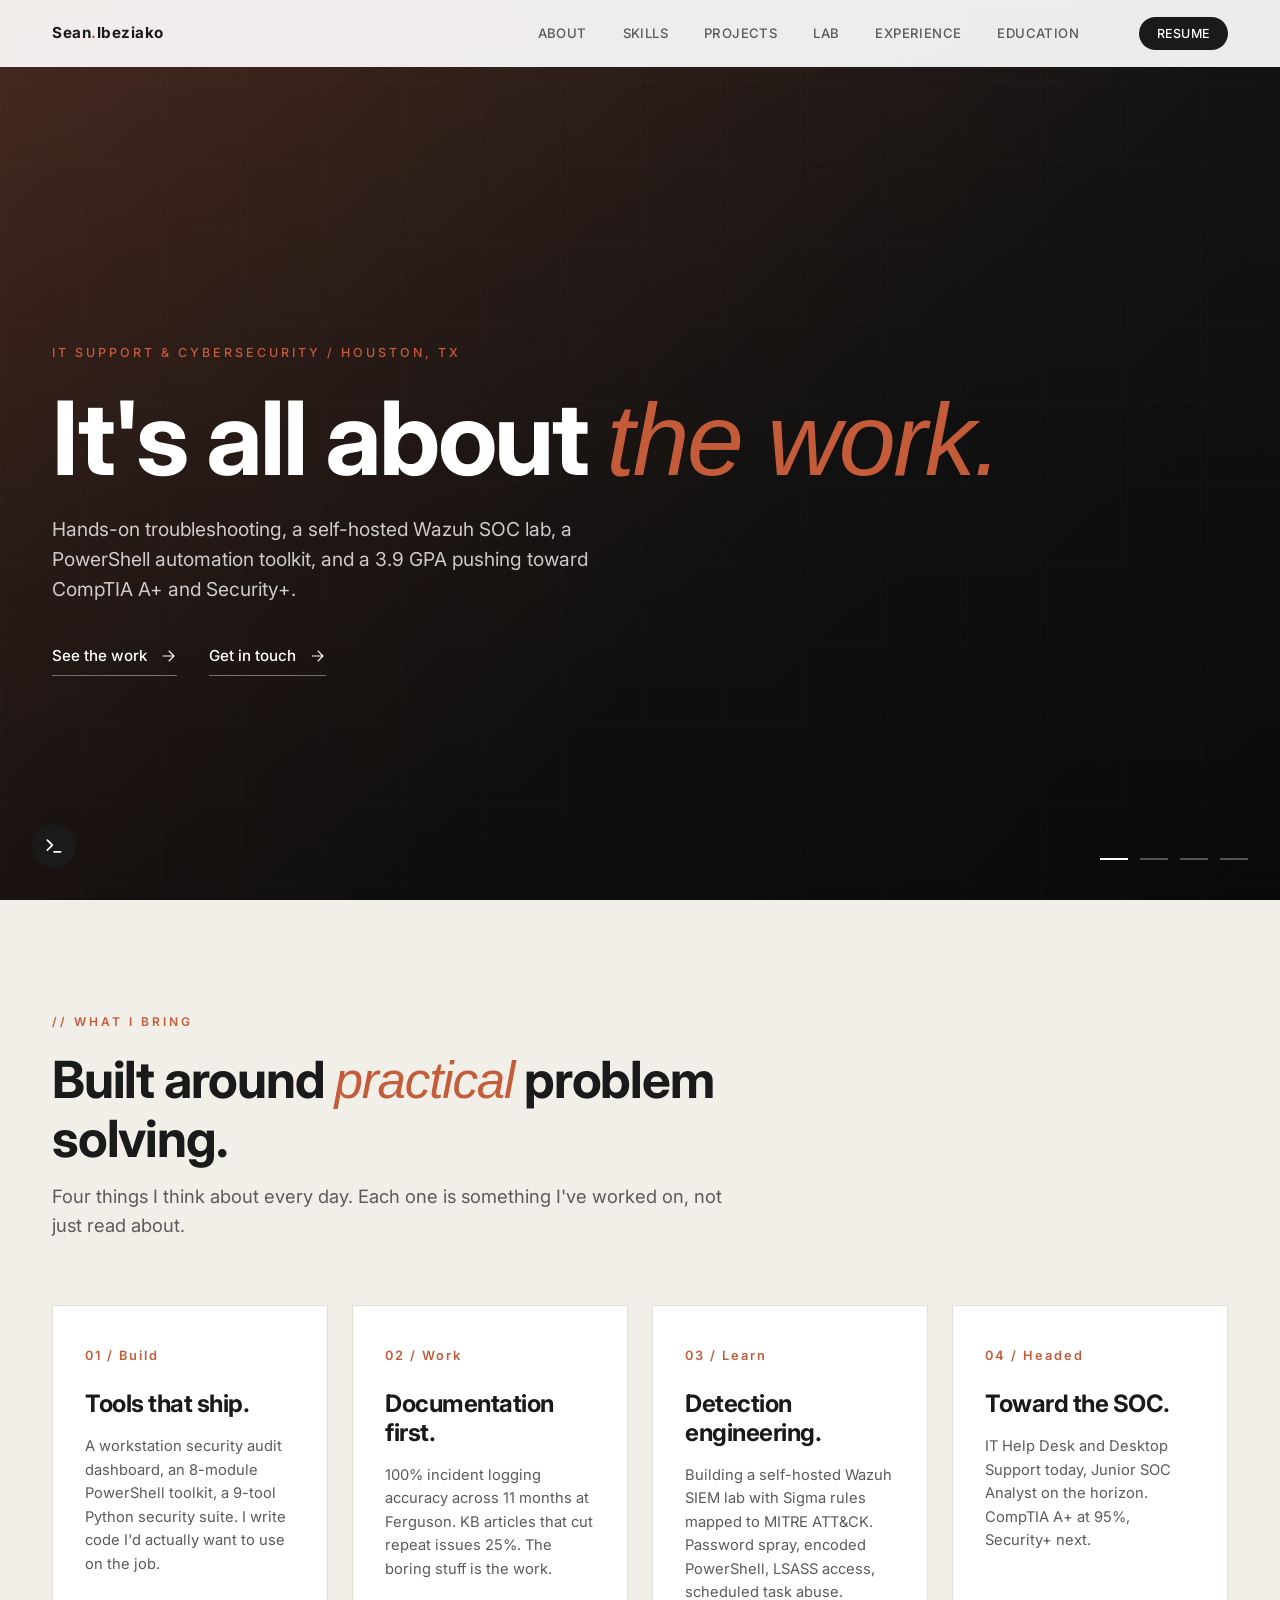
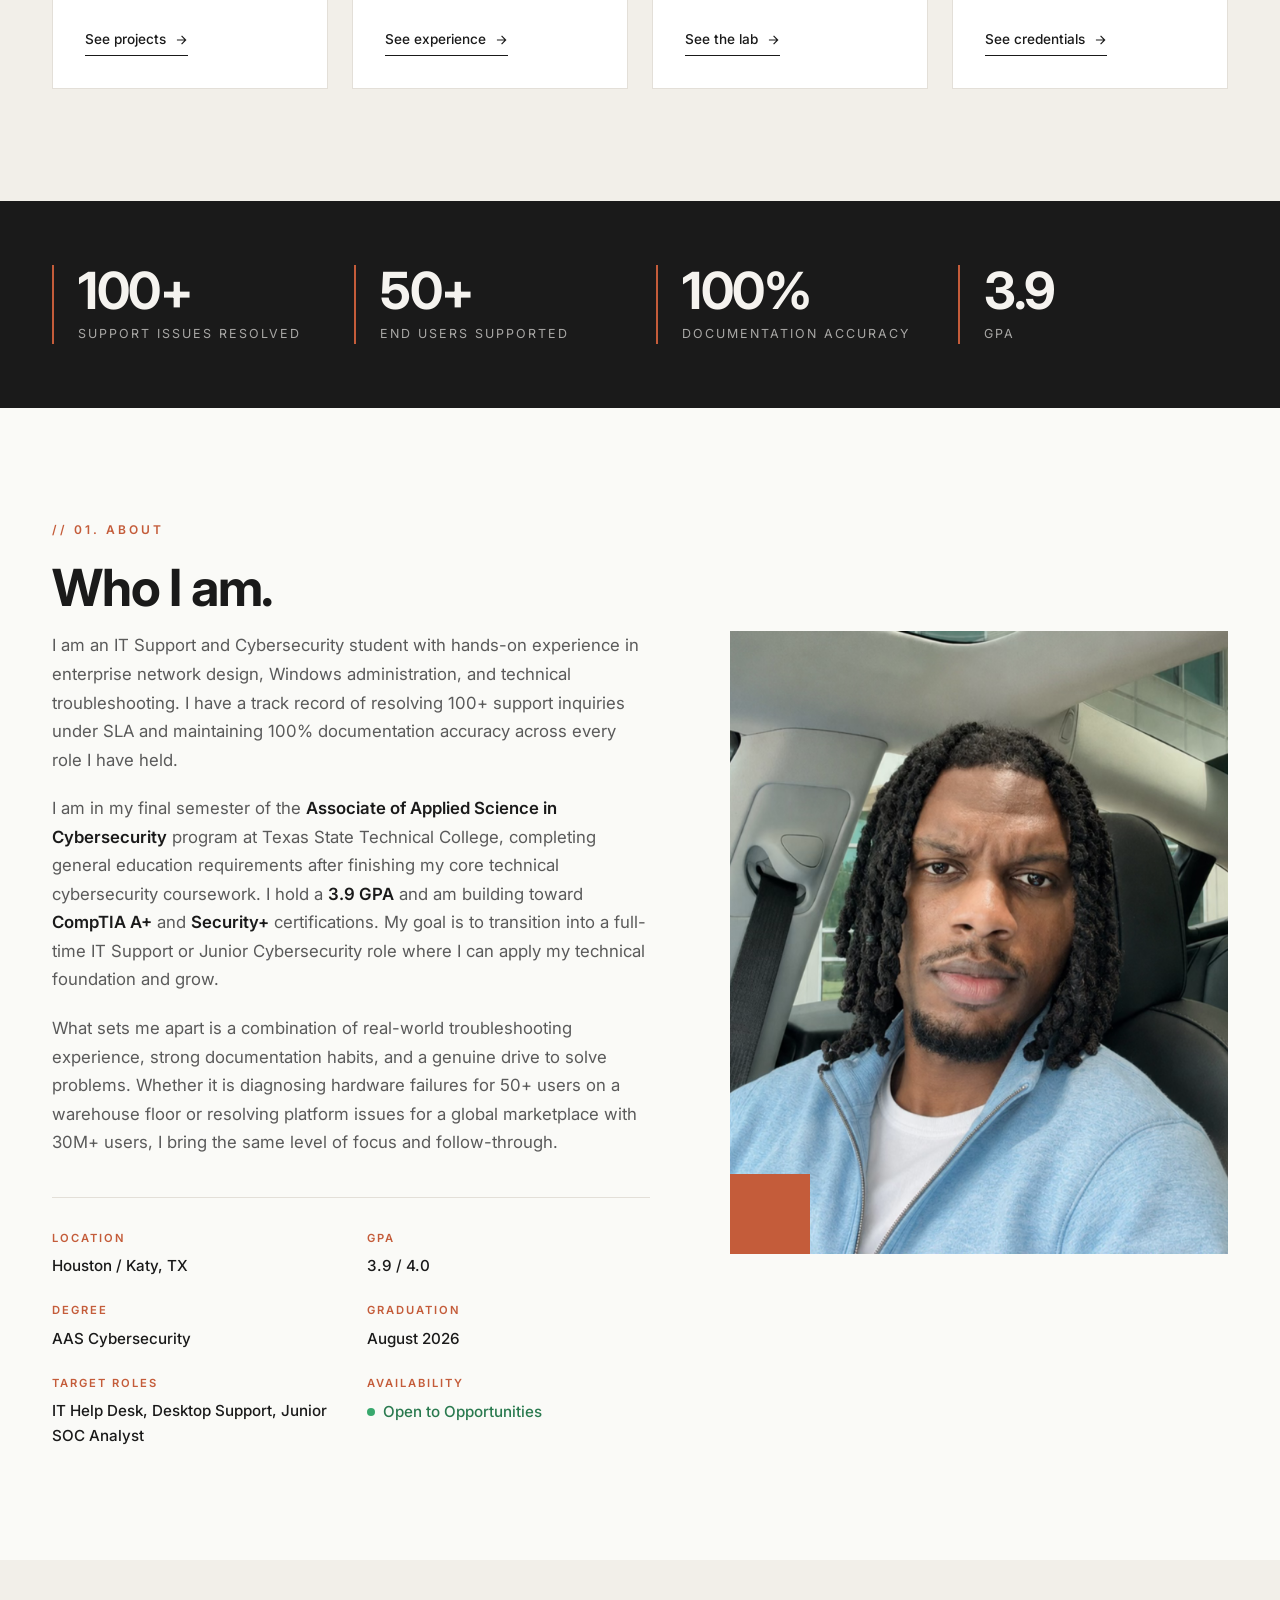
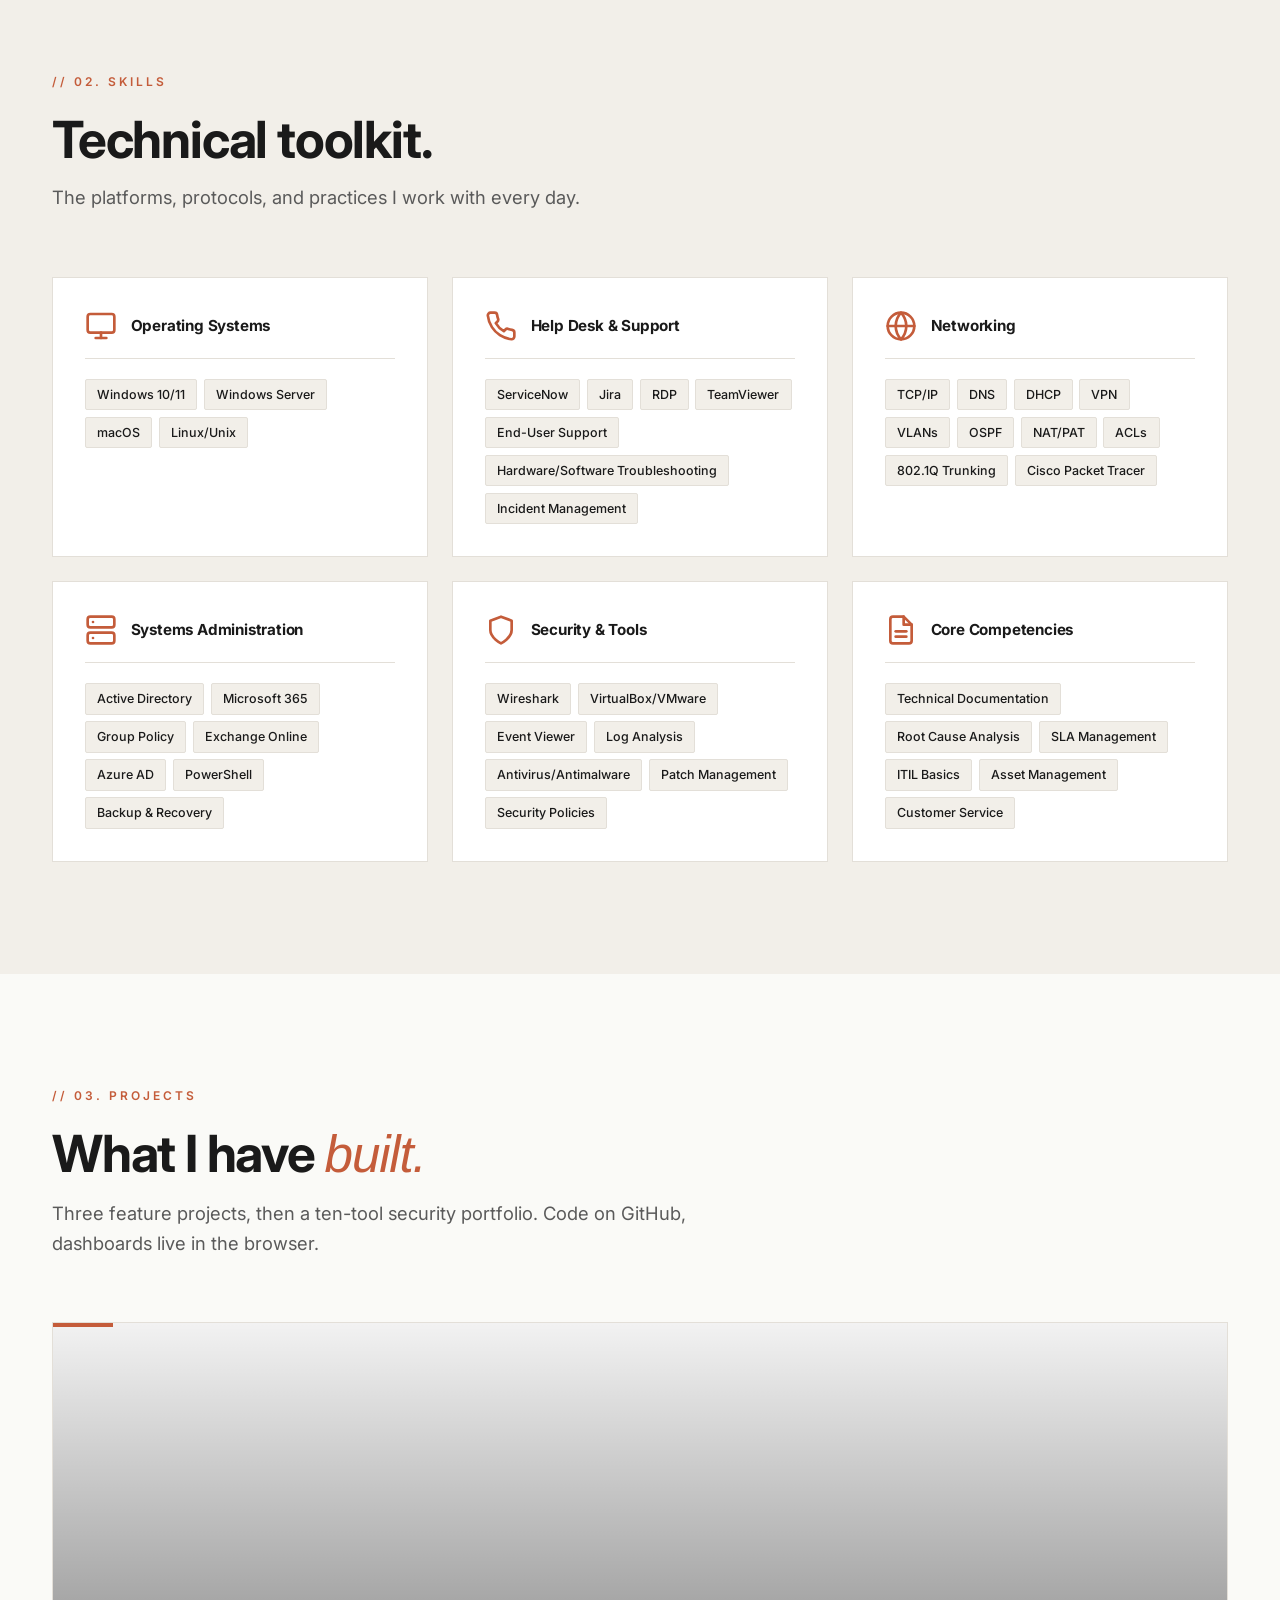
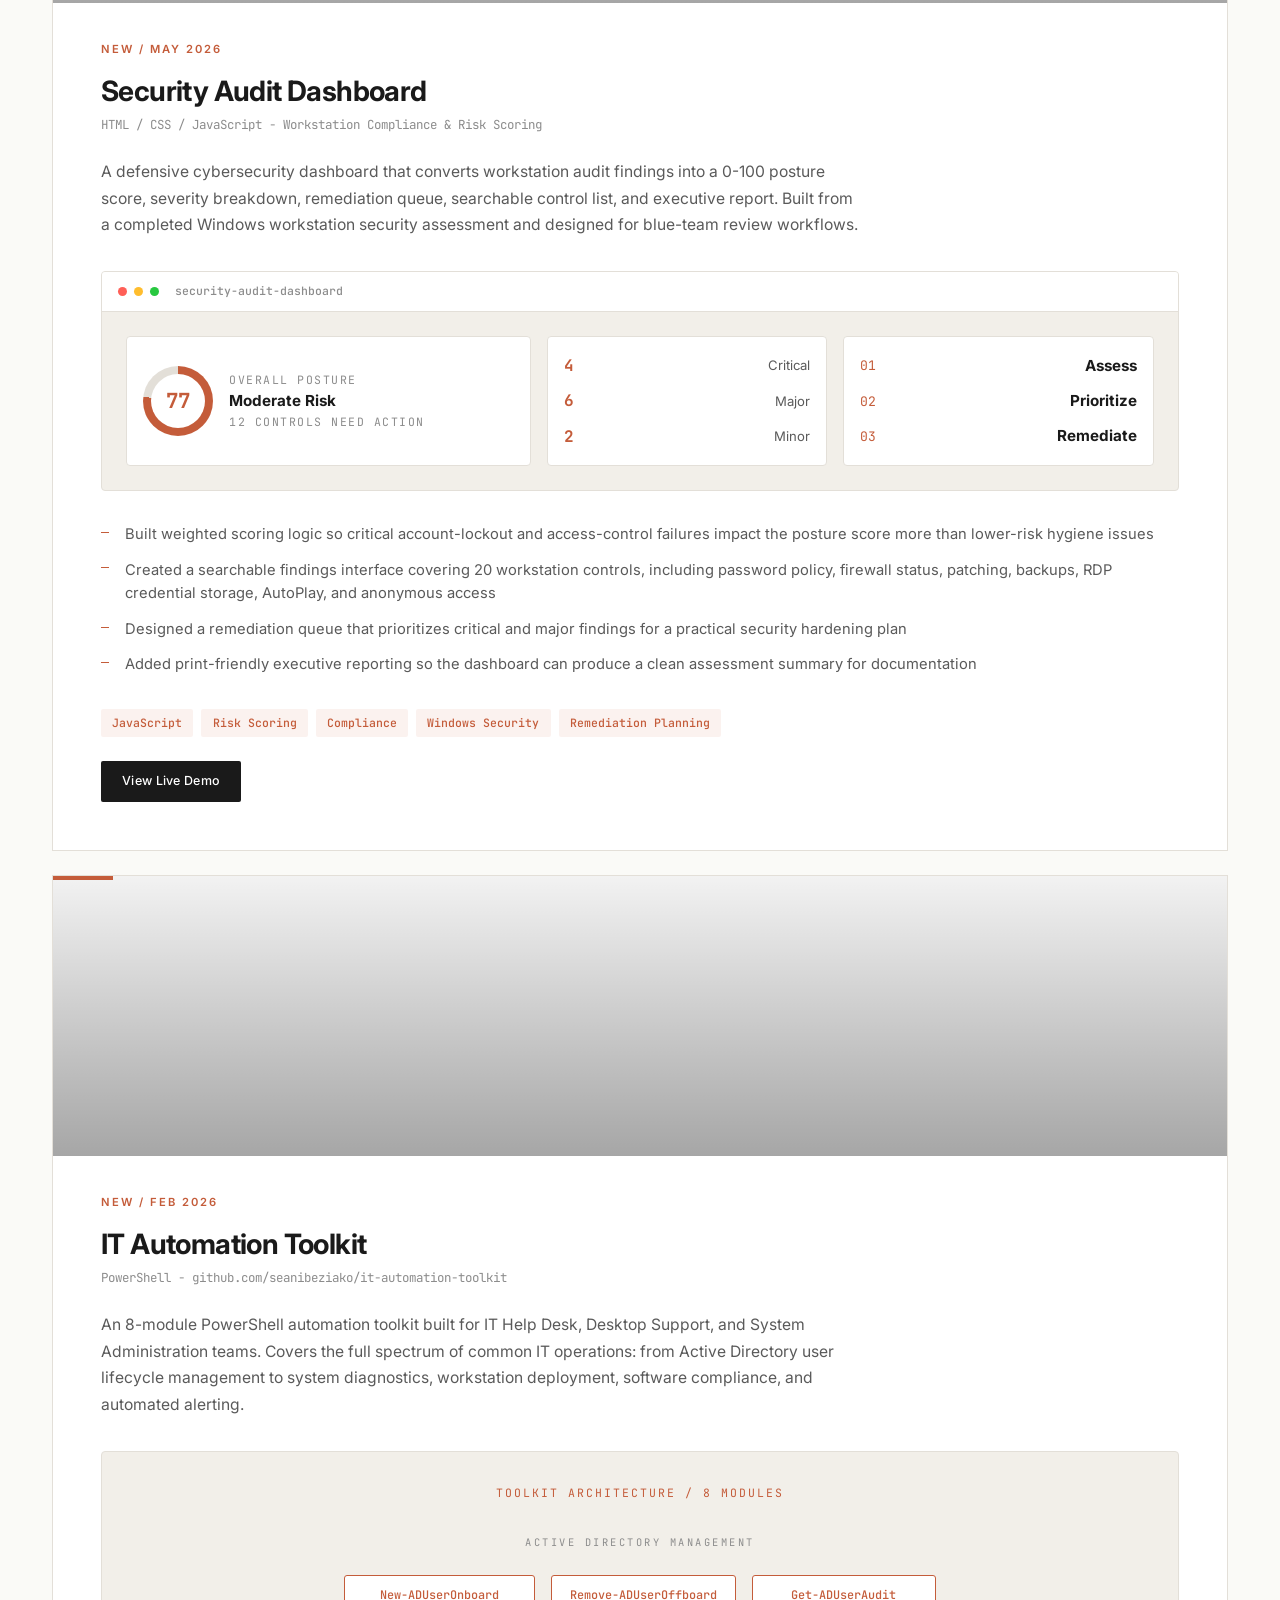
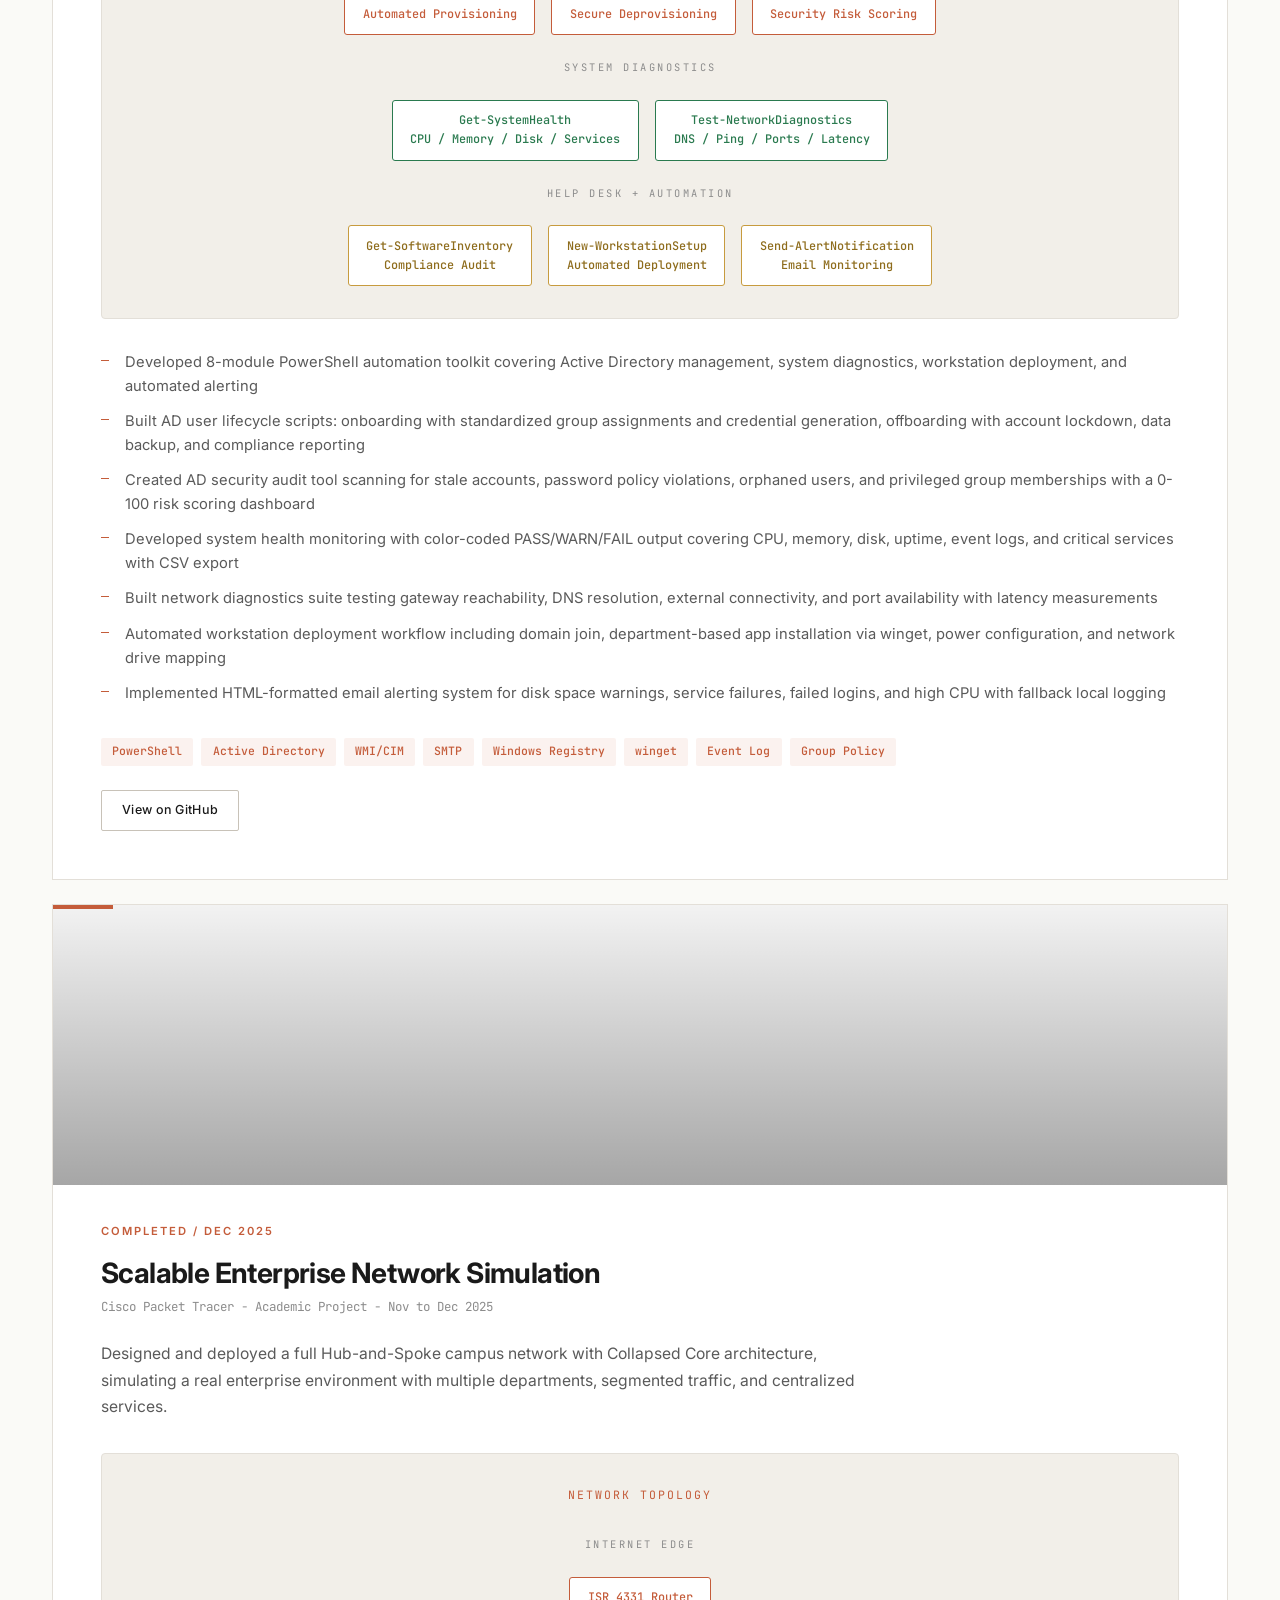
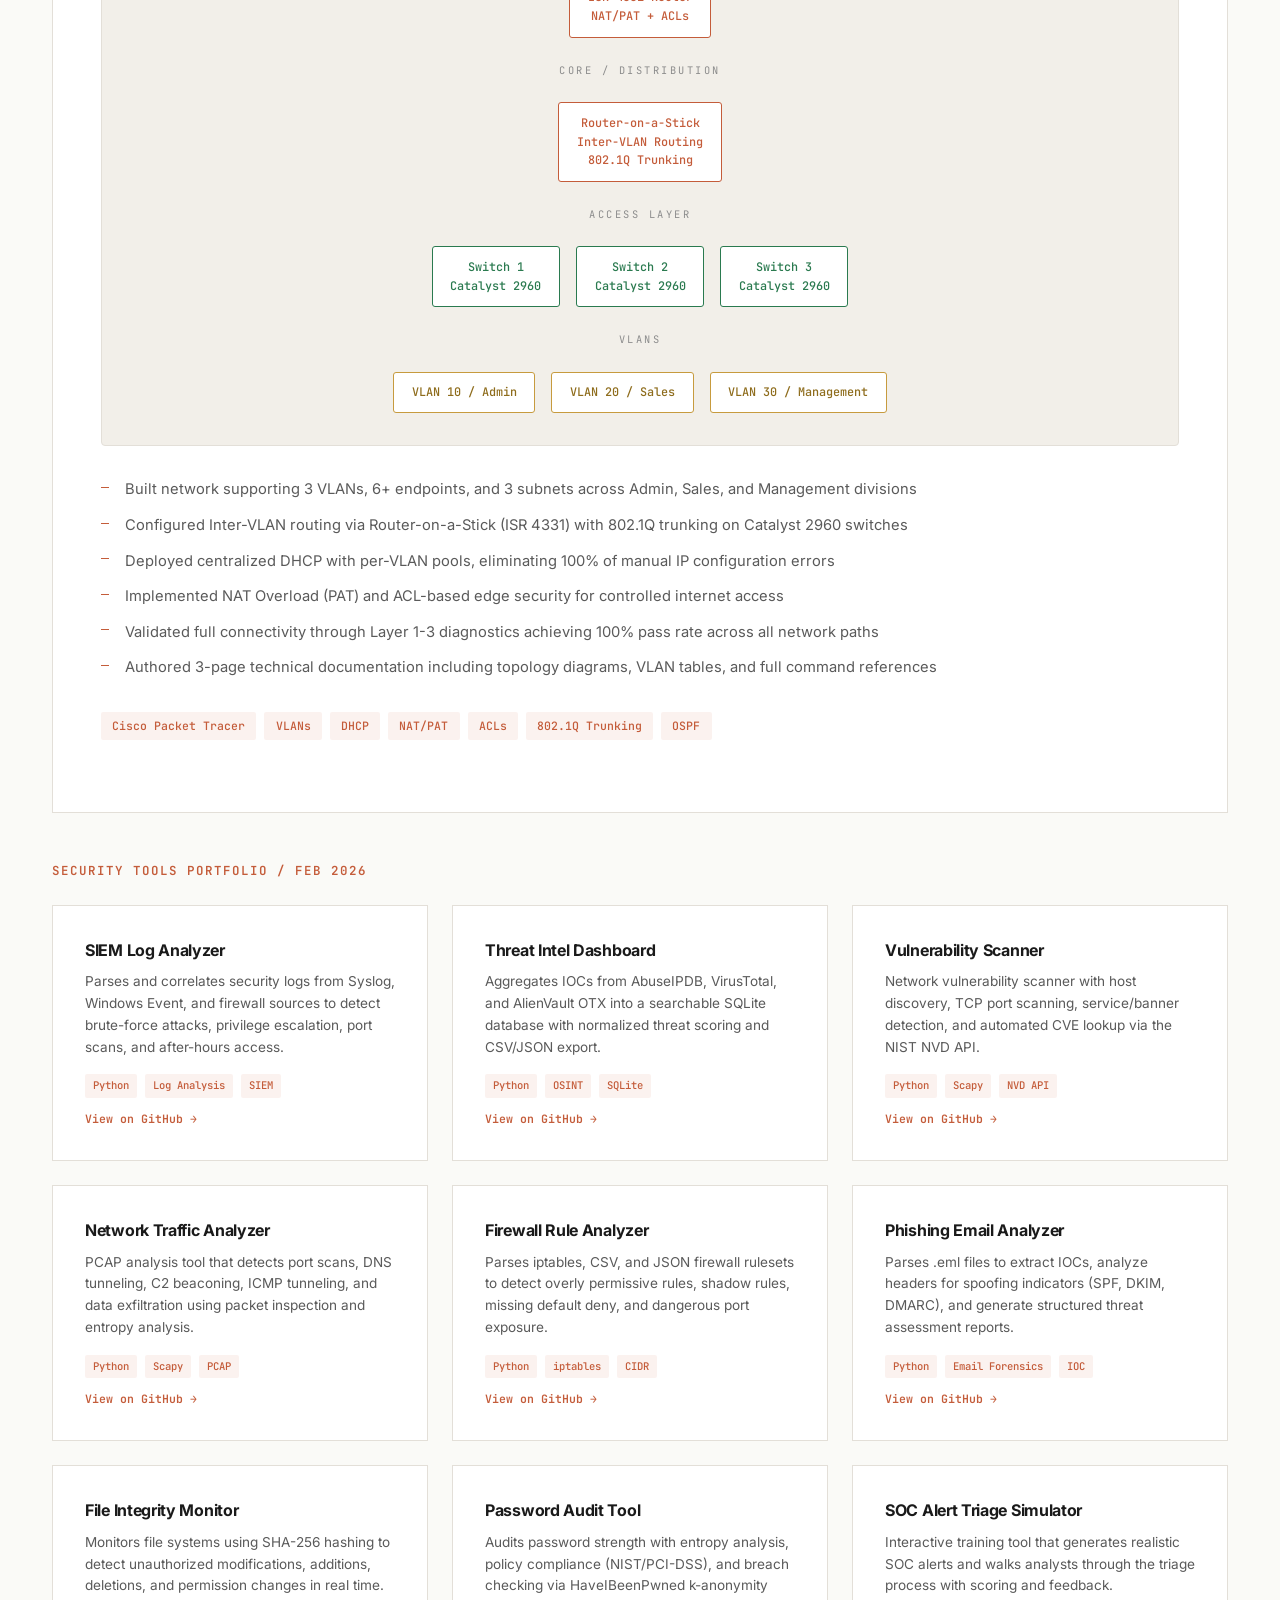
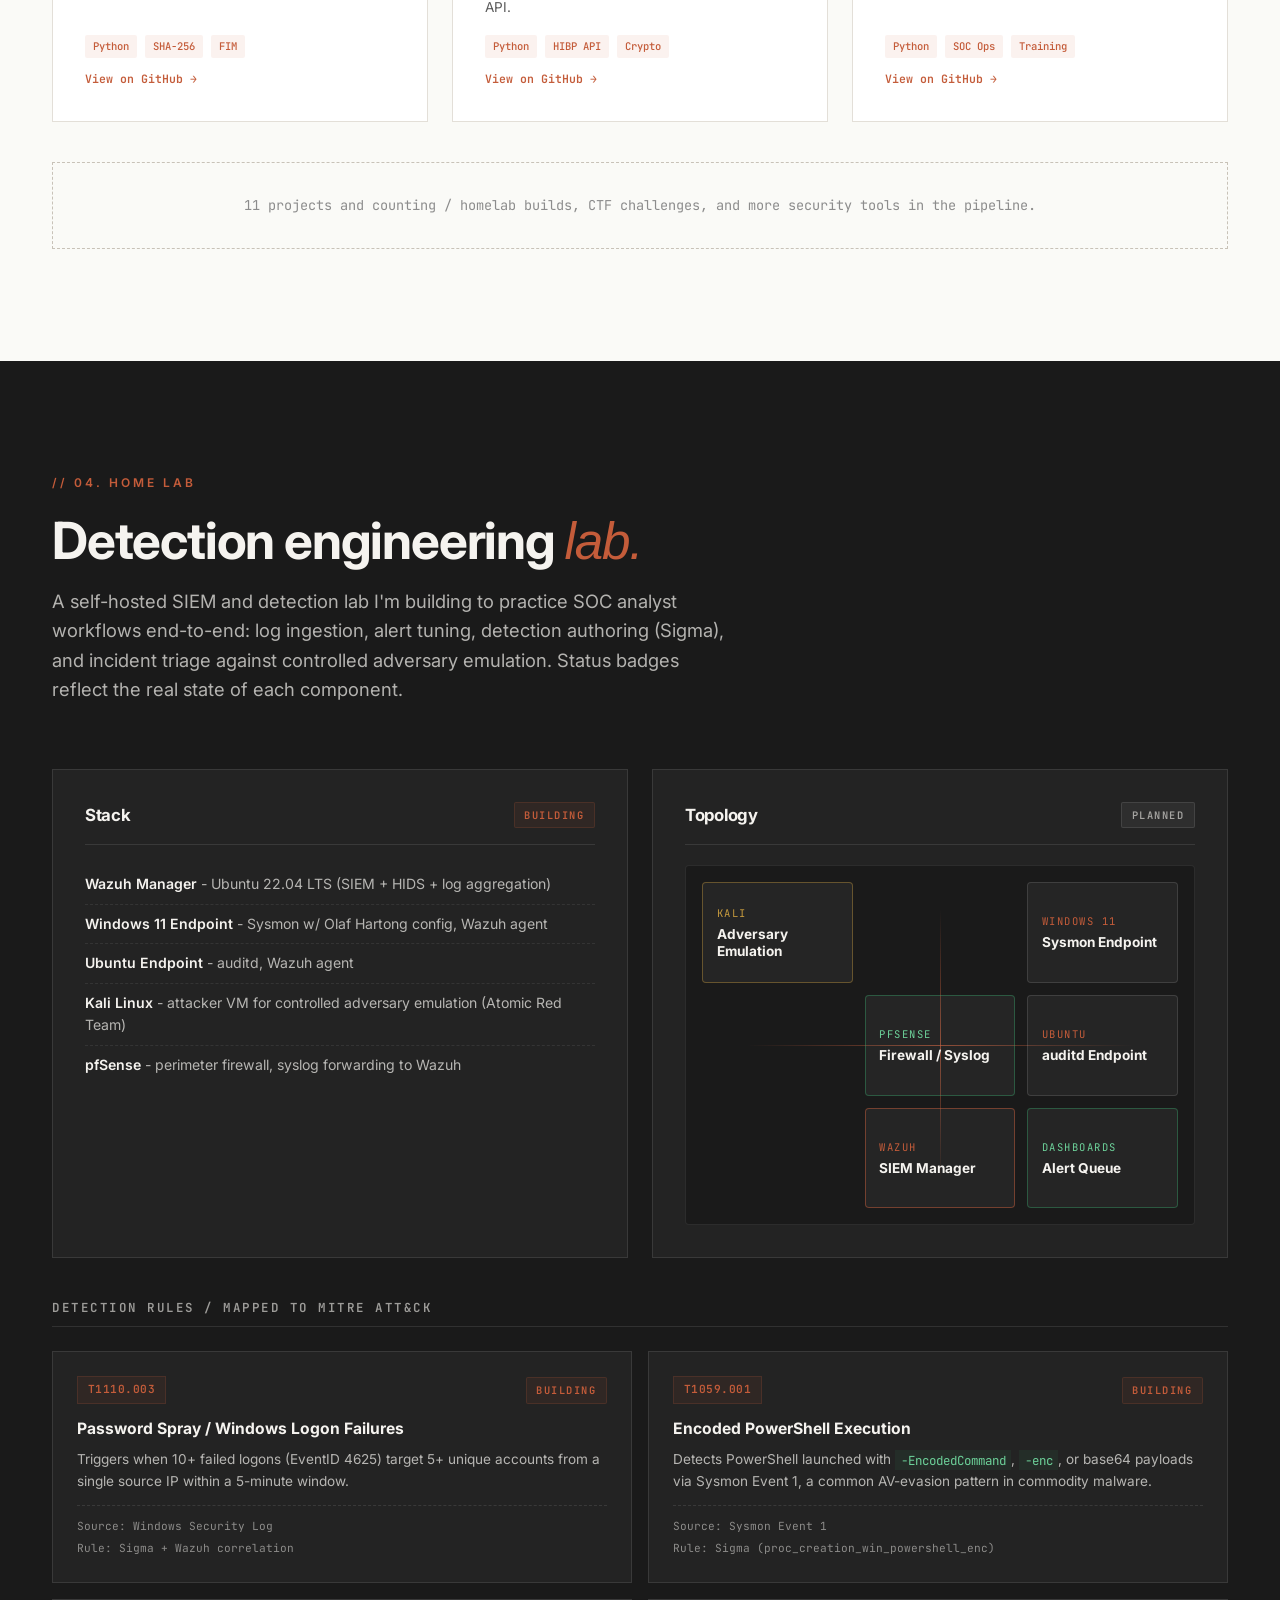
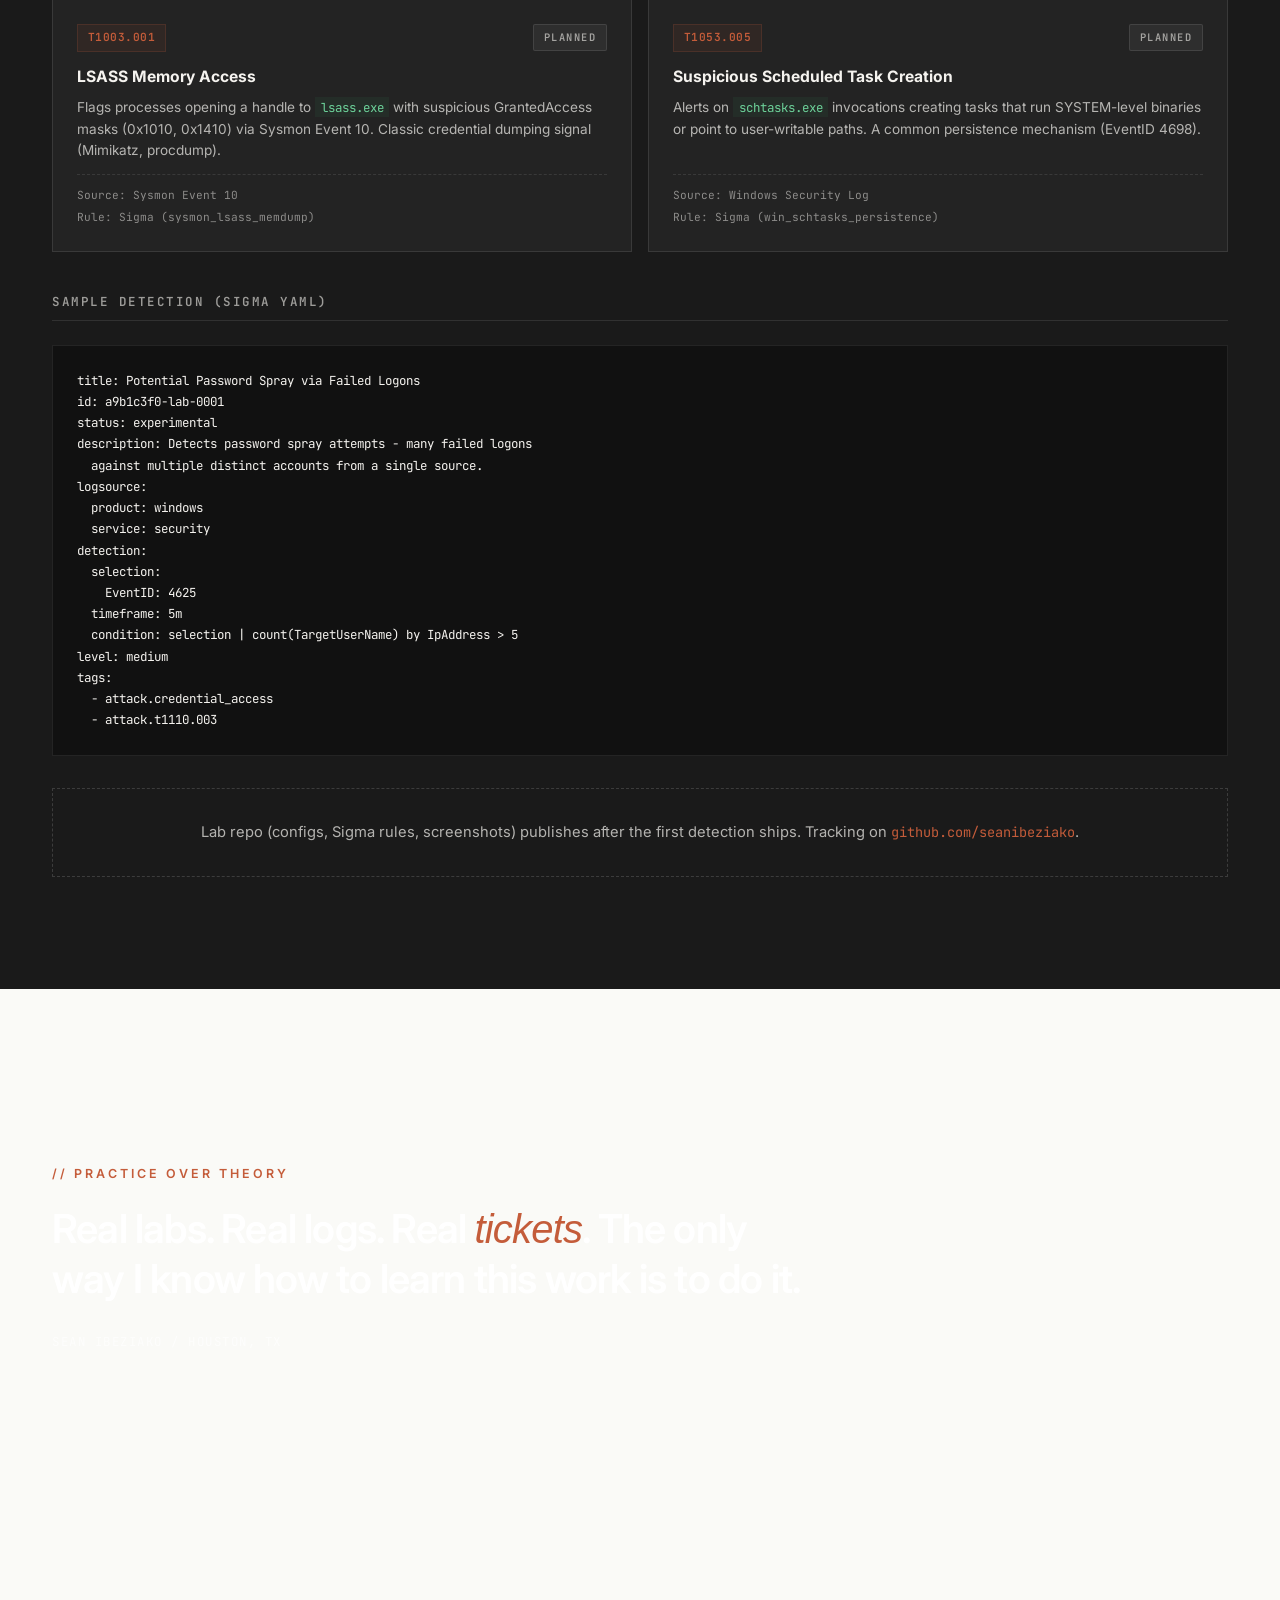
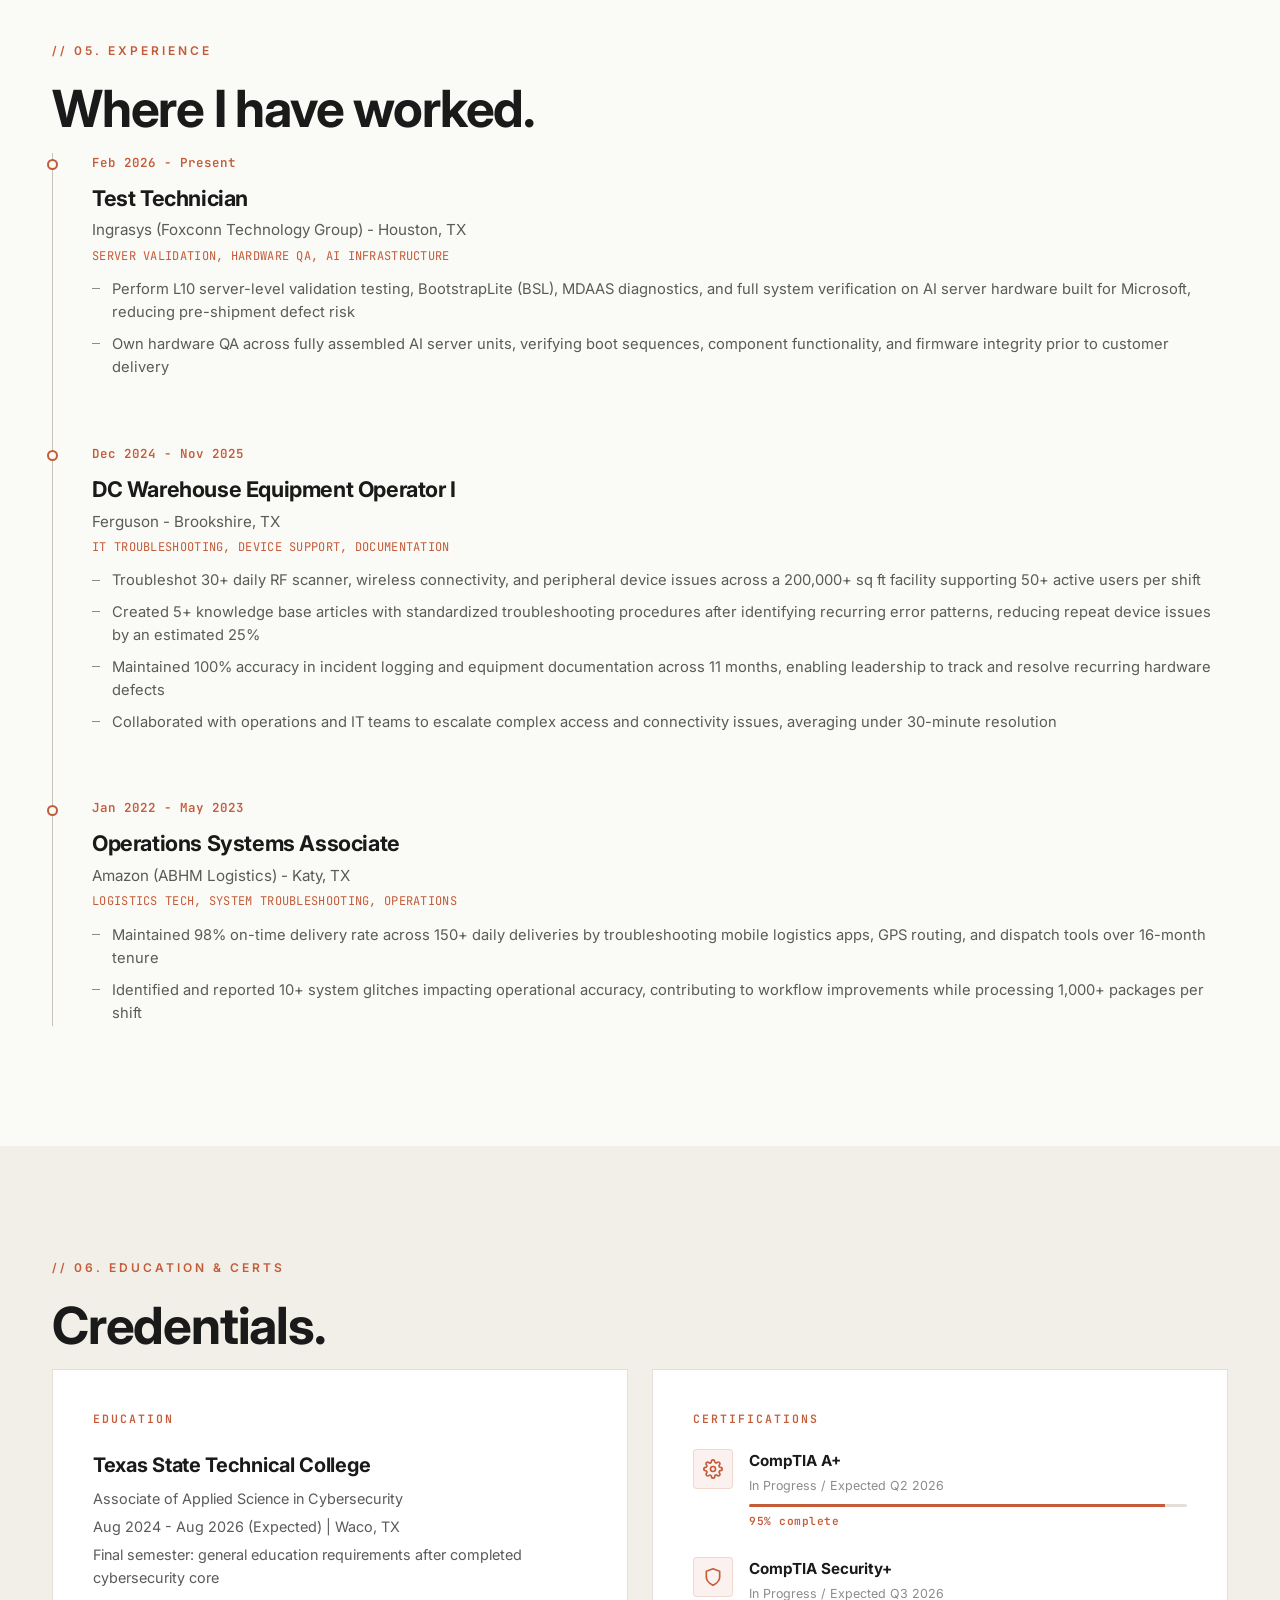
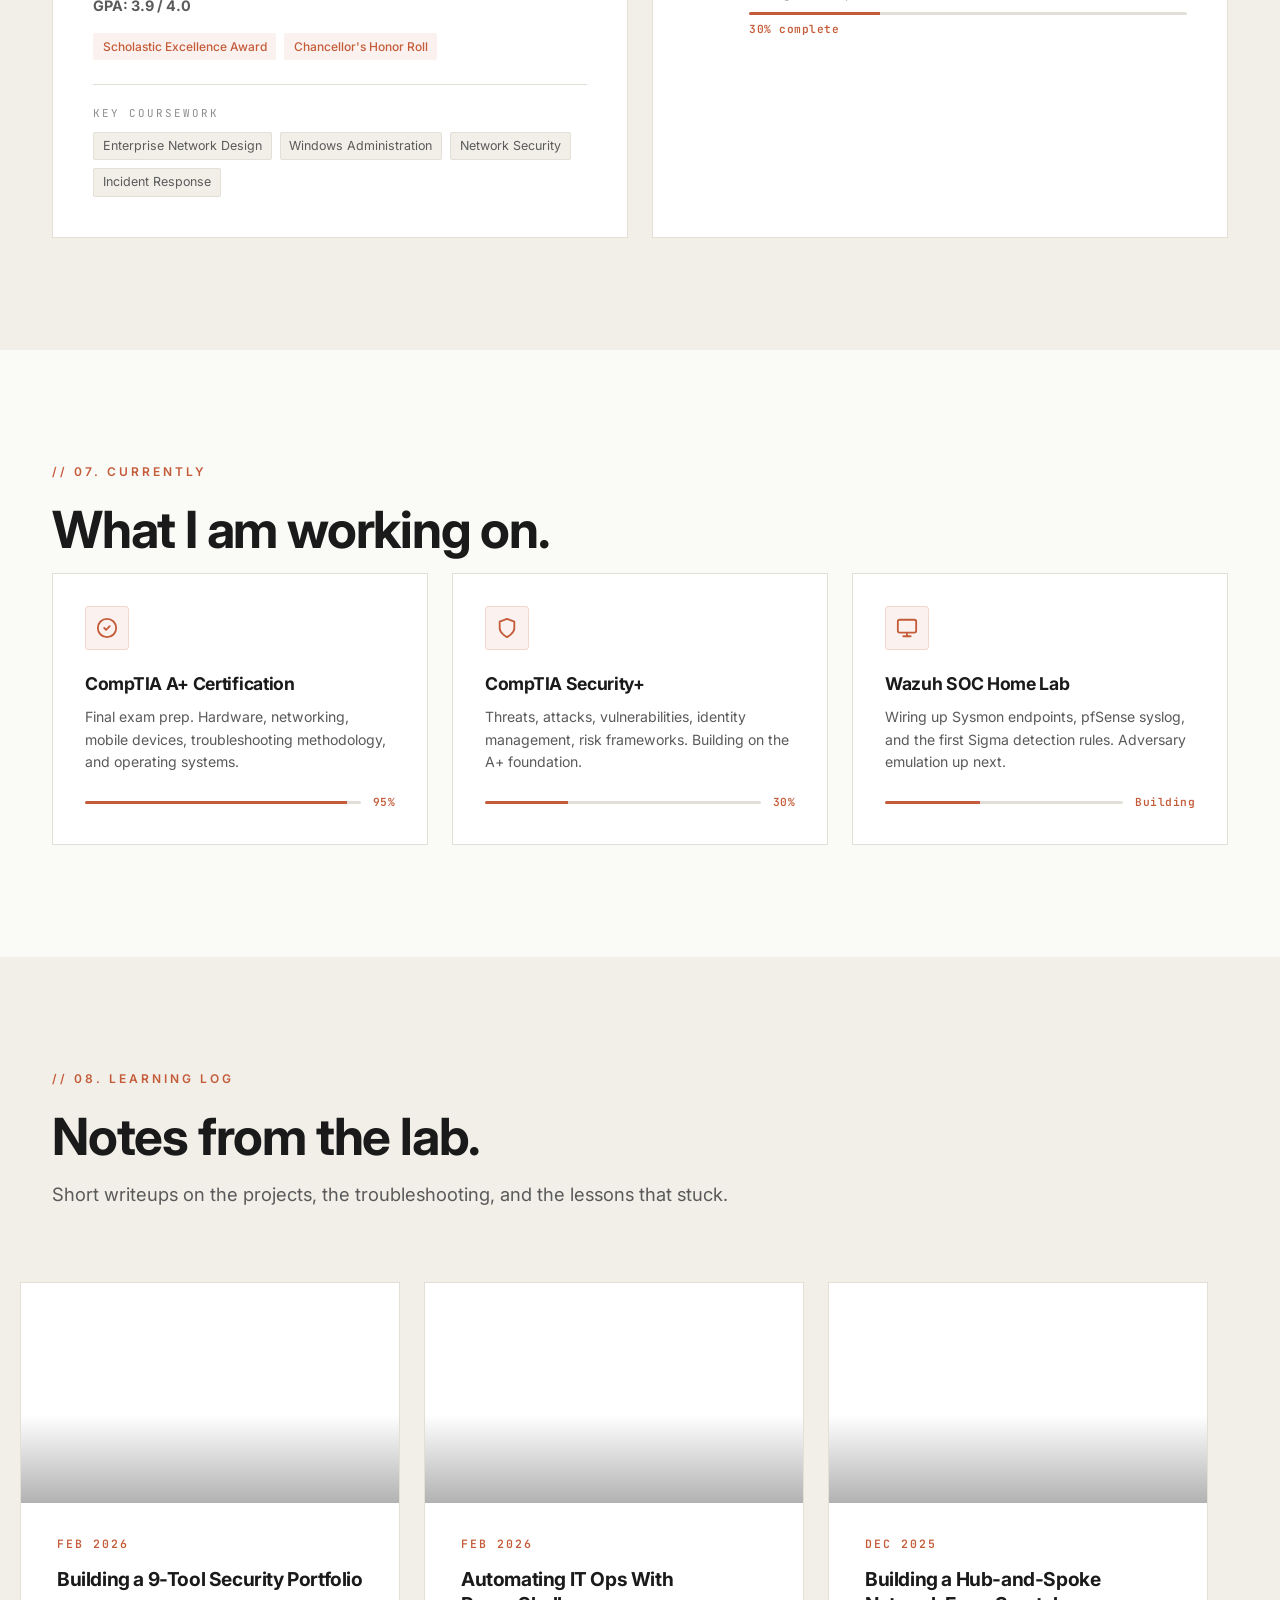
==== commit 2e94b460: "Portfolio baseline: IT support and cybersecurity projects" ====
--- a/index.html
+++ b/index.html
@@ -3,17 +3,17 @@
 <head>
   <meta charset="UTF-8">
   <meta name="viewport" content="width=device-width, initial-scale=1.0">
-  <meta name="description" content="Sean Ibeziako - IT Support and Cybersecurity Professional. Portfolio showcasing technical projects, experience, and skills in enterprise networking, Windows administration, and cybersecurity.">
-  <meta name="keywords" content="IT Support, Cybersecurity, Help Desk, Desktop Support, Network Administration, Active Directory, PowerShell, Sean Ibeziako, Houston TX">
+  <meta name="description" content="Sean Ibeziako - IT Support and Cybersecurity professional in Houston, TX. Wazuh SIEM detection lab, 9-tool Python security portfolio, PowerShell IT automation toolkit, enterprise network design (Cisco). AAS Cybersecurity, 3.9 GPA, CompTIA A+ and Security+ in progress.">
+  <meta name="keywords" content="IT Support, Cybersecurity, SOC Analyst, Help Desk, Desktop Support, Network Administration, Active Directory, PowerShell, Wazuh, SIEM, Sysmon, MITRE ATT&amp;CK, Sigma, Detection Engineering, CompTIA A+, Security+, Sean Ibeziako, Houston TX">
   <meta property="og:title" content="Sean Ibeziako | IT Support &amp; Cybersecurity">
-  <meta property="og:description" content="IT Support and Cybersecurity professional with hands-on experience in enterprise network design, Windows administration, and technical troubleshooting. Based in Houston, TX.">
+  <meta property="og:description" content="Houston-based IT Support &amp; Cybersecurity professional. Wazuh SIEM home lab, 9-tool Python security portfolio, PowerShell IT automation toolkit, enterprise network design. AAS Cybersecurity (3.9 GPA), CompTIA A+ and Security+ in progress.">
   <meta property="og:type" content="website">
   <meta property="og:url" content="https://seanibeziako.github.io">
-  <meta property="og:image" content="https://seanibeziako.github.io/assets/headshot.jpg">
+  <meta property="og:image" content="https://seanibeziako.github.io/assets/headshot.png">
   <meta name="twitter:card" content="summary_large_image">
   <meta name="twitter:title" content="Sean Ibeziako | IT Support &amp; Cybersecurity">
-  <meta name="twitter:description" content="IT Support and Cybersecurity professional. Enterprise networking, Windows admin, and technical troubleshooting. Houston, TX.">
-  <meta name="twitter:image" content="https://seanibeziako.github.io/assets/headshot.jpg">
+  <meta name="twitter:description" content="Houston IT Support &amp; Cybersecurity. Wazuh SIEM home lab, 9 Python security tools, PowerShell IT automation toolkit. AAS Cybersecurity (3.9 GPA), A+ and Security+ in progress.">
+  <meta name="twitter:image" content="https://seanibeziako.github.io/assets/headshot.png">
   <title>Sean Ibeziako | IT Support &amp; Cybersecurity</title>
   <link rel="preconnect" href="https://fonts.googleapis.com">
   <link rel="preconnect" href="https://fonts.gstatic.com" crossorigin>
@@ -25,74 +25,124 @@
 
   <!-- Navigation -->
   <nav class="nav" id="nav">
-    <div class="nav-logo">sean<span>.ibeziako</span></div>
-    <ul class="nav-links" id="navLinks">
-      <li><a href="#about">About</a></li>
-      <li><a href="#skills">Skills</a></li>
-      <li><a href="#projects">Projects</a></li>
-      <li><a href="#lab">Lab</a></li>
-      <li><a href="#experience">Experience</a></li>
-      <li><a href="#education">Education</a></li>
-      <li><a href="#contact">Contact</a></li>
-    </ul>
-    <div class="nav-toggle" id="navToggle" aria-label="Toggle navigation">
-      <span></span>
-      <span></span>
-      <span></span>
+    <div class="nav-inner">
+      <a href="#hero" class="nav-logo">Sean<span>.</span>Ibeziako</a>
+      <ul class="nav-links" id="navLinks">
+        <li><a href="#about">About</a></li>
+        <li><a href="#skills">Skills</a></li>
+        <li><a href="#projects">Projects</a></li>
+        <li><a href="#lab">Lab</a></li>
+        <li><a href="#experience">Experience</a></li>
+        <li><a href="#education">Education</a></li>
+        <li><a href="assets/Sean_Ibeziako_Resume.pdf" download class="nav-cta">Resume</a></li>
+      </ul>
+      <button class="nav-toggle" id="navToggle" aria-label="Toggle navigation">
+        <span></span>
+        <span></span>
+        <span></span>
+      </button>
     </div>
   </nav>
 
-  <!-- Hero -->
+  <!-- Hero with rotating gradient panel carousel -->
   <section class="hero" id="hero">
-    <canvas id="particleCanvas" class="hero-particles"></canvas>
-    <div class="hero-grid"></div>
+    <div class="hero-carousel" id="heroCarousel">
+      <div class="hero-slide hero-slide-1 active" data-slide="0"></div>
+      <div class="hero-slide hero-slide-2" data-slide="1"></div>
+      <div class="hero-slide hero-slide-3" data-slide="2"></div>
+      <div class="hero-slide hero-slide-4" data-slide="3"></div>
+    </div>
+
     <div class="hero-content">
-      <div class="hero-text">
-        <p class="hero-greeting">// hello, world</p>
-        <h1 class="hero-name">Sean <span class="highlight">Ibeziako</span></h1>
-        <p class="hero-title">IT Support &amp; Cybersecurity Professional</p>
-        <p class="hero-tagline" id="heroTagline"></p>
-        <div class="hero-actions">
-          <a href="#contact" class="btn btn-primary">Get in Touch</a>
-          <a href="assets/Sean_Ibeziako_Resume.pdf" download class="btn btn-outline">
-            <svg xmlns="http://www.w3.org/2000/svg" width="16" height="16" viewBox="0 0 24 24" fill="none" stroke="currentColor" stroke-width="2" stroke-linecap="round" stroke-linejoin="round"><path d="M21 15v4a2 2 0 01-2 2H5a2 2 0 01-2-2v-4"/><polyline points="7 10 12 15 17 10"/><line x1="12" y1="15" x2="12" y2="3"/></svg>
-            Download Resume
+      <span class="hero-eyebrow">IT Support &amp; Cybersecurity / Houston, TX</span>
+      <h1 class="hero-headline">
+        It's all about <em>the work.</em>
+      </h1>
+      <p class="hero-tagline">
+        Hands-on troubleshooting, a self-hosted Wazuh SOC lab, a PowerShell automation toolkit, and a 3.9 GPA pushing toward CompTIA A+ and Security+.
+      </p>
+      <div class="hero-cta-row">
+        <a href="#projects" class="hero-arrow-link">
+          See the work
+          <svg viewBox="0 0 24 24" fill="none" stroke="currentColor" stroke-width="1.5"><path d="M5 12h14M13 5l7 7-7 7"/></svg>
+        </a>
+        <a href="#contact" class="hero-arrow-link">
+          Get in touch
+          <svg viewBox="0 0 24 24" fill="none" stroke="currentColor" stroke-width="1.5"><path d="M5 12h14M13 5l7 7-7 7"/></svg>
+        </a>
+      </div>
+    </div>
+
+    <div class="hero-dots" id="heroDots">
+      <button class="hero-dot active" data-dot="0" aria-label="Slide 1"></button>
+      <button class="hero-dot" data-dot="1" aria-label="Slide 2"></button>
+      <button class="hero-dot" data-dot="2" aria-label="Slide 3"></button>
+      <button class="hero-dot" data-dot="3" aria-label="Slide 4"></button>
+    </div>
+  </section>
+
+  <!-- Pillar Grid (4-card pattern) -->
+  <section id="pillars" class="section-bg-warm">
+    <div class="section-inner">
+      <div class="reveal">
+        <span class="section-eyebrow">// What I bring</span>
+        <h2 class="section-title">Built around <em>practical</em> problem solving.</h2>
+        <p class="section-lede">Four things I think about every day. Each one is something I've worked on, not just read about.</p>
+      </div>
+      <div class="pillar-grid">
+        <div class="pillar-card reveal">
+          <div class="pillar-number">01 / Build</div>
+          <h3 class="pillar-title">Tools that ship.</h3>
+          <p class="pillar-text">A workstation security audit dashboard, an 8-module PowerShell toolkit, a 9-tool Python security suite. I write code I'd actually want to use on the job.</p>
+          <a href="#projects" class="pillar-link">See projects
+            <svg width="14" height="14" viewBox="0 0 24 24" fill="none" stroke="currentColor" stroke-width="2"><path d="M5 12h14M13 5l7 7-7 7"/></svg>
           </a>
-          <a href="https://github.com/seanibeziako" target="_blank" rel="noopener" class="btn btn-outline">
-            <svg xmlns="http://www.w3.org/2000/svg" width="16" height="16" viewBox="0 0 24 24" fill="none" stroke="currentColor" stroke-width="2" stroke-linecap="round" stroke-linejoin="round"><path d="M9 19c-5 1.5-5-2.5-7-3m14 6v-3.87a3.37 3.37 0 00-.94-2.61c3.14-.35 6.44-1.54 6.44-7A5.44 5.44 0 0020 4.77 5.07 5.07 0 0019.91 1S18.73.65 16 2.48a13.38 13.38 0 00-7 0C6.27.65 5.09 1 5.09 1A5.07 5.07 0 005 4.77a5.44 5.44 0 00-1.5 3.78c0 5.42 3.3 6.61 6.44 7A3.37 3.37 0 009 18.13V22"/></svg>
-            GitHub
+        </div>
+        <div class="pillar-card reveal">
+          <div class="pillar-number">02 / Work</div>
+          <h3 class="pillar-title">Documentation first.</h3>
+          <p class="pillar-text">100% incident logging accuracy across 11 months at Ferguson. KB articles that cut repeat issues 25%. The boring stuff is the work.</p>
+          <a href="#experience" class="pillar-link">See experience
+            <svg width="14" height="14" viewBox="0 0 24 24" fill="none" stroke="currentColor" stroke-width="2"><path d="M5 12h14M13 5l7 7-7 7"/></svg>
           </a>
         </div>
-      </div>
-      <div class="hero-photo">
-        <div class="hero-photo-wrapper">
-          <img src="assets/headshot.jpg" alt="Sean Ibeziako - IT Support and Cybersecurity Professional" loading="eager">
-        </div>
-      </div>
-    </div>
-    <div class="hero-scroll-indicator" aria-hidden="true">
-      <span>Scroll</span>
-      <div class="scroll-line"></div>
+        <div class="pillar-card reveal">
+          <div class="pillar-number">03 / Learn</div>
+          <h3 class="pillar-title">Detection engineering.</h3>
+          <p class="pillar-text">Building a self-hosted Wazuh SIEM lab with Sigma rules mapped to MITRE ATT&amp;CK. Password spray, encoded PowerShell, LSASS access, scheduled task abuse.</p>
+          <a href="#lab" class="pillar-link">See the lab
+            <svg width="14" height="14" viewBox="0 0 24 24" fill="none" stroke="currentColor" stroke-width="2"><path d="M5 12h14M13 5l7 7-7 7"/></svg>
+          </a>
+        </div>
+        <div class="pillar-card reveal">
+          <div class="pillar-number">04 / Headed</div>
+          <h3 class="pillar-title">Toward the SOC.</h3>
+          <p class="pillar-text">IT Help Desk and Desktop Support today, Junior SOC Analyst on the horizon. CompTIA A+ at 95%, Security+ next.</p>
+          <a href="#education" class="pillar-link">See credentials
+            <svg width="14" height="14" viewBox="0 0 24 24" fill="none" stroke="currentColor" stroke-width="2"><path d="M5 12h14M13 5l7 7-7 7"/></svg>
+          </a>
+        </div>
+      </div>
     </div>
   </section>
 
-  <!-- Stats Banner -->
-  <div class="stats-banner">
+  <!-- Stats Strip -->
+  <div class="stats-strip">
     <div class="stats-grid">
       <div class="stat-item reveal">
-        <div class="stat-number" data-count="100">0+</div>
+        <div class="stat-value" data-count="100">100+</div>
         <div class="stat-label">Support Issues Resolved</div>
       </div>
       <div class="stat-item reveal">
-        <div class="stat-number" data-count="50">0+</div>
+        <div class="stat-value" data-count="50">50+</div>
         <div class="stat-label">End Users Supported</div>
       </div>
       <div class="stat-item reveal">
-        <div class="stat-number">100%</div>
+        <div class="stat-value">100%</div>
         <div class="stat-label">Documentation Accuracy</div>
       </div>
       <div class="stat-item reveal">
-        <div class="stat-number">3.8</div>
+        <div class="stat-value">3.9</div>
         <div class="stat-label">GPA</div>
       </div>
     </div>
@@ -100,157 +150,166 @@
 
   <!-- About -->
   <section id="about">
-    <div class="reveal">
-      <span class="section-label">// 01. About</span>
-      <h2 class="section-title">Who I Am</h2>
-      <div class="section-divider"></div>
-    </div>
-    <div class="about-content reveal">
-      <div class="about-text">
-        <p>
-          I am an IT Support and Cybersecurity student with hands-on experience in enterprise network design, Windows administration, and technical troubleshooting. I have a track record of resolving 100+ support inquiries under SLA and maintaining 100% documentation accuracy across every role I have held.
-        </p>
-        <p>
-          Currently pursuing my <strong>Associate of Applied Science in Cybersecurity</strong> at Texas State Technical College with a <strong>3.8 GPA</strong>, I am building toward <strong>CompTIA A+</strong> and <strong>Security+</strong> certifications. My goal is to transition into a full-time IT Support or Junior Cybersecurity role where I can apply my technical foundation and grow.
-        </p>
-        <p>
-          What sets me apart is a combination of real-world troubleshooting experience, strong documentation habits, and a genuine drive to solve problems. Whether it is diagnosing hardware failures for 50+ users on a warehouse floor or resolving platform issues for a global marketplace with 30M+ users, I bring the same level of focus and follow-through.
-        </p>
-        <div class="about-coursework">
-          <span class="about-coursework-label">Relevant Coursework</span>
+    <div class="section-inner">
+      <div class="reveal">
+        <span class="section-eyebrow">// 01. About</span>
+        <h2 class="section-title">Who I am.</h2>
+      </div>
+      <div class="about-grid">
+        <div class="about-text reveal">
+          <p>
+            I am an IT Support and Cybersecurity student with hands-on experience in enterprise network design, Windows administration, and technical troubleshooting. I have a track record of resolving 100+ support inquiries under SLA and maintaining 100% documentation accuracy across every role I have held.
+          </p>
+          <p>
+            I am in my final semester of the <strong>Associate of Applied Science in Cybersecurity</strong> program at Texas State Technical College, completing general education requirements after finishing my core technical cybersecurity coursework. I hold a <strong>3.9 GPA</strong> and am building toward <strong>CompTIA A+</strong> and <strong>Security+</strong> certifications. My goal is to transition into a full-time IT Support or Junior Cybersecurity role where I can apply my technical foundation and grow.
+          </p>
+          <p>
+            What sets me apart is a combination of real-world troubleshooting experience, strong documentation habits, and a genuine drive to solve problems. Whether it is diagnosing hardware failures for 50+ users on a warehouse floor or resolving platform issues for a global marketplace with 30M+ users, I bring the same level of focus and follow-through.
+          </p>
+
+          <dl class="about-meta">
+            <div class="about-meta-item">
+              <dt>Location</dt>
+              <dd>Houston / Katy, TX</dd>
+            </div>
+            <div class="about-meta-item">
+              <dt>GPA</dt>
+              <dd>3.9 / 4.0</dd>
+            </div>
+            <div class="about-meta-item">
+              <dt>Degree</dt>
+              <dd>AAS Cybersecurity</dd>
+            </div>
+            <div class="about-meta-item">
+              <dt>Graduation</dt>
+              <dd>August 2026</dd>
+            </div>
+            <div class="about-meta-item">
+              <dt>Target Roles</dt>
+              <dd>IT Help Desk, Desktop Support, Junior SOC Analyst</dd>
+            </div>
+            <div class="about-meta-item">
+              <dt>Availability</dt>
+              <dd><span class="available-badge">Open to Opportunities</span></dd>
+            </div>
+          </dl>
+        </div>
+        <div class="about-portrait reveal">
+          <img src="assets/headshot.png" alt="Sean Ibeziako - IT Support and Cybersecurity Professional" loading="lazy">
+        </div>
+      </div>
+    </div>
+  </section>
+
+  <!-- Skills -->
+  <section id="skills" class="section-bg-warm">
+    <div class="section-inner">
+      <div class="reveal">
+        <span class="section-eyebrow">// 02. Skills</span>
+        <h2 class="section-title">Technical toolkit.</h2>
+        <p class="section-lede">The platforms, protocols, and practices I work with every day.</p>
+      </div>
+      <div class="skills-grid">
+        <div class="skill-card reveal">
+          <div class="skill-card-head">
+            <div class="skill-card-icon">
+              <svg viewBox="0 0 24 24" fill="none" stroke="currentColor" stroke-width="2" stroke-linecap="round" stroke-linejoin="round"><rect x="2" y="3" width="20" height="14" rx="2"/><line x1="8" y1="21" x2="16" y2="21"/><line x1="12" y1="17" x2="12" y2="21"/></svg>
+            </div>
+            <div class="skill-card-title">Operating Systems</div>
+          </div>
           <div class="skill-tags">
-            <span class="skill-tag">Enterprise Network Design</span>
-            <span class="skill-tag">Windows Administration</span>
-            <span class="skill-tag">Network Security</span>
-            <span class="skill-tag">Incident Response</span>
-          </div>
-        </div>
-      </div>
-      <div class="about-details">
-        <div class="about-detail-item">
-          <div class="about-detail-label">Location</div>
-          <div class="about-detail-value">Houston / Katy, TX</div>
-        </div>
-        <div class="about-detail-item">
-          <div class="about-detail-label">GPA</div>
-          <div class="about-detail-value">3.8 / 4.0</div>
-        </div>
-        <div class="about-detail-item">
-          <div class="about-detail-label">Degree</div>
-          <div class="about-detail-value">AAS Cybersecurity</div>
-        </div>
-        <div class="about-detail-item">
-          <div class="about-detail-label">Graduation</div>
-          <div class="about-detail-value">August 2026</div>
-        </div>
-        <div class="about-detail-item">
-          <div class="about-detail-label">Target Roles</div>
-          <div class="about-detail-value">IT Help Desk, Desktop Support, Junior SOC Analyst, Cybersecurity</div>
-        </div>
-        <div class="about-detail-item">
-          <div class="about-detail-label">Availability</div>
-          <div class="about-detail-value available-badge">Open to Opportunities</div>
-        </div>
-      </div>
-    </div>
-  </section>
-
-  <!-- Skills -->
-  <section id="skills">
-    <div class="reveal">
-      <span class="section-label">// 02. Skills</span>
-      <h2 class="section-title">Technical Toolkit</h2>
-      <div class="section-divider"></div>
-    </div>
-    <div class="skills-grid">
-      <div class="skill-card reveal">
-        <div class="skill-card-icon">
-          <svg xmlns="http://www.w3.org/2000/svg" viewBox="0 0 24 24" fill="none" stroke="currentColor" stroke-width="2" stroke-linecap="round" stroke-linejoin="round"><rect x="2" y="3" width="20" height="14" rx="2" ry="2"/><line x1="8" y1="21" x2="16" y2="21"/><line x1="12" y1="17" x2="12" y2="21"/></svg>
-        </div>
-        <div class="skill-card-title">Operating Systems</div>
-        <div class="skill-tags">
-          <span class="skill-tag">Windows 10/11</span>
-          <span class="skill-tag">Windows Server</span>
-          <span class="skill-tag">macOS</span>
-          <span class="skill-tag">Linux/Unix</span>
-        </div>
-      </div>
-      <div class="skill-card reveal">
-        <div class="skill-card-icon">
-          <svg xmlns="http://www.w3.org/2000/svg" viewBox="0 0 24 24" fill="none" stroke="currentColor" stroke-width="2" stroke-linecap="round" stroke-linejoin="round"><path d="M22 16.92v3a2 2 0 01-2.18 2 19.79 19.79 0 01-8.63-3.07 19.5 19.5 0 01-6-6 19.79 19.79 0 01-3.07-8.67A2 2 0 014.11 2h3a2 2 0 012 1.72 12.84 12.84 0 00.7 2.81 2 2 0 01-.45 2.11L8.09 9.91a16 16 0 006 6l1.27-1.27a2 2 0 012.11-.45 12.84 12.84 0 002.81.7A2 2 0 0122 16.92z"/></svg>
-          </div>
-        <div class="skill-card-title">Help Desk &amp; Support</div>
-        <div class="skill-tags">
-          <span class="skill-tag">ServiceNow</span>
-          <span class="skill-tag">Jira</span>
-          <span class="skill-tag">Remote Desktop (RDP)</span>
-          <span class="skill-tag">TeamViewer</span>
-          <span class="skill-tag">End-User Support</span>
-          <span class="skill-tag">Hardware/Software Troubleshooting</span>
-          <span class="skill-tag">Incident Management</span>
-        </div>
-      </div>
-      <div class="skill-card reveal">
-        <div class="skill-card-icon">
-          <svg xmlns="http://www.w3.org/2000/svg" viewBox="0 0 24 24" fill="none" stroke="currentColor" stroke-width="2" stroke-linecap="round" stroke-linejoin="round"><circle cx="12" cy="12" r="10"/><line x1="2" y1="12" x2="22" y2="12"/><path d="M12 2a15.3 15.3 0 014 10 15.3 15.3 0 01-4 10 15.3 15.3 0 01-4-10 15.3 15.3 0 014-10z"/></svg>
-        </div>
-        <div class="skill-card-title">Networking</div>
-        <div class="skill-tags">
-          <span class="skill-tag">TCP/IP</span>
-          <span class="skill-tag">DNS</span>
-          <span class="skill-tag">DHCP</span>
-          <span class="skill-tag">VPN</span>
-          <span class="skill-tag">VLANs</span>
-          <span class="skill-tag">OSPF</span>
-          <span class="skill-tag">NAT/PAT</span>
-          <span class="skill-tag">ACLs</span>
-          <span class="skill-tag">802.1Q Trunking</span>
-          <span class="skill-tag">Cisco Packet Tracer</span>
-          <span class="skill-tag">Network Troubleshooting</span>
-        </div>
-      </div>
-      <div class="skill-card reveal">
-        <div class="skill-card-icon">
-          <svg xmlns="http://www.w3.org/2000/svg" viewBox="0 0 24 24" fill="none" stroke="currentColor" stroke-width="2" stroke-linecap="round" stroke-linejoin="round"><rect x="2" y="2" width="20" height="8" rx="2" ry="2"/><rect x="2" y="14" width="20" height="8" rx="2" ry="2"/><line x1="6" y1="6" x2="6.01" y2="6"/><line x1="6" y1="18" x2="6.01" y2="18"/></svg>
-        </div>
-        <div class="skill-card-title">Systems Administration</div>
-        <div class="skill-tags">
-          <span class="skill-tag">Active Directory</span>
-          <span class="skill-tag">Microsoft 365</span>
-          <span class="skill-tag">Group Policy</span>
-          <span class="skill-tag">Exchange Online</span>
-          <span class="skill-tag">Azure AD</span>
-          <span class="skill-tag">PowerShell</span>
-          <span class="skill-tag">Backup &amp; Recovery</span>
-        </div>
-      </div>
-      <div class="skill-card reveal">
-        <div class="skill-card-icon">
-          <svg xmlns="http://www.w3.org/2000/svg" viewBox="0 0 24 24" fill="none" stroke="currentColor" stroke-width="2" stroke-linecap="round" stroke-linejoin="round"><path d="M12 22s8-4 8-10V5l-8-3-8 3v7c0 6 8 10 8 10z"/></svg>
-        </div>
-        <div class="skill-card-title">Security &amp; Tools</div>
-        <div class="skill-tags">
-          <span class="skill-tag">Wireshark</span>
-          <span class="skill-tag">VirtualBox/VMware</span>
-          <span class="skill-tag">Event Viewer</span>
-          <span class="skill-tag">Log Analysis</span>
-          <span class="skill-tag">Antivirus/Antimalware</span>
-          <span class="skill-tag">Patch Management</span>
-          <span class="skill-tag">Security Policies</span>
-        </div>
-      </div>
-      <div class="skill-card reveal">
-        <div class="skill-card-icon">
-          <svg xmlns="http://www.w3.org/2000/svg" viewBox="0 0 24 24" fill="none" stroke="currentColor" stroke-width="2" stroke-linecap="round" stroke-linejoin="round"><path d="M14 2H6a2 2 0 00-2 2v16a2 2 0 002 2h12a2 2 0 002-2V8z"/><polyline points="14 2 14 8 20 8"/><line x1="16" y1="13" x2="8" y2="13"/><line x1="16" y1="17" x2="8" y2="17"/><polyline points="10 9 9 9 8 9"/></svg>
-        </div>
-        <div class="skill-card-title">Core Competencies</div>
-        <div class="skill-tags">
-          <span class="skill-tag">Technical Documentation</span>
-          <span class="skill-tag">Root Cause Analysis</span>
-          <span class="skill-tag">SLA Management</span>
-          <span class="skill-tag">ITIL Basics</span>
-          <span class="skill-tag">Asset Management</span>
-          <span class="skill-tag">Customer Service</span>
+            <span class="skill-tag">Windows 10/11</span>
+            <span class="skill-tag">Windows Server</span>
+            <span class="skill-tag">macOS</span>
+            <span class="skill-tag">Linux/Unix</span>
+          </div>
+        </div>
+        <div class="skill-card reveal">
+          <div class="skill-card-head">
+            <div class="skill-card-icon">
+              <svg viewBox="0 0 24 24" fill="none" stroke="currentColor" stroke-width="2" stroke-linecap="round" stroke-linejoin="round"><path d="M22 16.92v3a2 2 0 01-2.18 2 19.79 19.79 0 01-8.63-3.07 19.5 19.5 0 01-6-6 19.79 19.79 0 01-3.07-8.67A2 2 0 014.11 2h3a2 2 0 012 1.72 12.84 12.84 0 00.7 2.81 2 2 0 01-.45 2.11L8.09 9.91a16 16 0 006 6l1.27-1.27a2 2 0 012.11-.45 12.84 12.84 0 002.81.7A2 2 0 0122 16.92z"/></svg>
+            </div>
+            <div class="skill-card-title">Help Desk &amp; Support</div>
+          </div>
+          <div class="skill-tags">
+            <span class="skill-tag">ServiceNow</span>
+            <span class="skill-tag">Jira</span>
+            <span class="skill-tag">RDP</span>
+            <span class="skill-tag">TeamViewer</span>
+            <span class="skill-tag">End-User Support</span>
+            <span class="skill-tag">Hardware/Software Troubleshooting</span>
+            <span class="skill-tag">Incident Management</span>
+          </div>
+        </div>
+        <div class="skill-card reveal">
+          <div class="skill-card-head">
+            <div class="skill-card-icon">
+              <svg viewBox="0 0 24 24" fill="none" stroke="currentColor" stroke-width="2" stroke-linecap="round" stroke-linejoin="round"><circle cx="12" cy="12" r="10"/><line x1="2" y1="12" x2="22" y2="12"/><path d="M12 2a15.3 15.3 0 014 10 15.3 15.3 0 01-4 10 15.3 15.3 0 01-4-10 15.3 15.3 0 014-10z"/></svg>
+            </div>
+            <div class="skill-card-title">Networking</div>
+          </div>
+          <div class="skill-tags">
+            <span class="skill-tag">TCP/IP</span>
+            <span class="skill-tag">DNS</span>
+            <span class="skill-tag">DHCP</span>
+            <span class="skill-tag">VPN</span>
+            <span class="skill-tag">VLANs</span>
+            <span class="skill-tag">OSPF</span>
+            <span class="skill-tag">NAT/PAT</span>
+            <span class="skill-tag">ACLs</span>
+            <span class="skill-tag">802.1Q Trunking</span>
+            <span class="skill-tag">Cisco Packet Tracer</span>
+          </div>
+        </div>
+        <div class="skill-card reveal">
+          <div class="skill-card-head">
+            <div class="skill-card-icon">
+              <svg viewBox="0 0 24 24" fill="none" stroke="currentColor" stroke-width="2" stroke-linecap="round" stroke-linejoin="round"><rect x="2" y="2" width="20" height="8" rx="2"/><rect x="2" y="14" width="20" height="8" rx="2"/><line x1="6" y1="6" x2="6.01" y2="6"/><line x1="6" y1="18" x2="6.01" y2="18"/></svg>
+            </div>
+            <div class="skill-card-title">Systems Administration</div>
+          </div>
+          <div class="skill-tags">
+            <span class="skill-tag">Active Directory</span>
+            <span class="skill-tag">Microsoft 365</span>
+            <span class="skill-tag">Group Policy</span>
+            <span class="skill-tag">Exchange Online</span>
+            <span class="skill-tag">Azure AD</span>
+            <span class="skill-tag">PowerShell</span>
+            <span class="skill-tag">Backup &amp; Recovery</span>
+          </div>
+        </div>
+        <div class="skill-card reveal">
+          <div class="skill-card-head">
+            <div class="skill-card-icon">
+              <svg viewBox="0 0 24 24" fill="none" stroke="currentColor" stroke-width="2" stroke-linecap="round" stroke-linejoin="round"><path d="M12 22s8-4 8-10V5l-8-3-8 3v7c0 6 8 10 8 10z"/></svg>
+            </div>
+            <div class="skill-card-title">Security &amp; Tools</div>
+          </div>
+          <div class="skill-tags">
+            <span class="skill-tag">Wireshark</span>
+            <span class="skill-tag">VirtualBox/VMware</span>
+            <span class="skill-tag">Event Viewer</span>
+            <span class="skill-tag">Log Analysis</span>
+            <span class="skill-tag">Antivirus/Antimalware</span>
+            <span class="skill-tag">Patch Management</span>
+            <span class="skill-tag">Security Policies</span>
+          </div>
+        </div>
+        <div class="skill-card reveal">
+          <div class="skill-card-head">
+            <div class="skill-card-icon">
+              <svg viewBox="0 0 24 24" fill="none" stroke="currentColor" stroke-width="2" stroke-linecap="round" stroke-linejoin="round"><path d="M14 2H6a2 2 0 00-2 2v16a2 2 0 002 2h12a2 2 0 002-2V8z"/><polyline points="14 2 14 8 20 8"/><line x1="16" y1="13" x2="8" y2="13"/><line x1="16" y1="17" x2="8" y2="17"/></svg>
+            </div>
+            <div class="skill-card-title">Core Competencies</div>
+          </div>
+          <div class="skill-tags">
+            <span class="skill-tag">Technical Documentation</span>
+            <span class="skill-tag">Root Cause Analysis</span>
+            <span class="skill-tag">SLA Management</span>
+            <span class="skill-tag">ITIL Basics</span>
+            <span class="skill-tag">Asset Management</span>
+            <span class="skill-tag">Customer Service</span>
+          </div>
         </div>
       </div>
     </div>
@@ -258,374 +317,382 @@
 
   <!-- Projects -->
   <section id="projects">
-    <div class="reveal">
-      <span class="section-label">// 03. Projects</span>
-      <h2 class="section-title">What I Have Built</h2>
-      <div class="section-divider"></div>
-    </div>
-
-    <div class="project-card featured reveal">
-      <span class="project-status status-new">New - Feb 2026</span>
-      <h3 class="project-title">IT Automation Toolkit</h3>
-      <p class="project-subtitle">PowerShell - Personal Project - github.com/seanibeziako/it-automation-toolkit</p>
-      <p class="project-description">
-        An 8-module PowerShell automation toolkit built for IT Help Desk, Desktop Support, and System Administration teams. Covers the full spectrum of common IT operations - from Active Directory user lifecycle management to system diagnostics, workstation deployment, software compliance, and automated alerting.
-      </p>
-
-      <!-- Module Overview Diagram -->
-      <div class="network-diagram">
-        <div class="diagram-label">Toolkit Architecture - 8 Modules</div>
-        <div class="diagram-content">
-          <div class="diagram-tier-label">Active Directory Management</div>
-          <div class="diagram-tier">
-            <div class="diagram-node node-router">New-ADUserOnboard<br>Automated Provisioning</div>
-            <div class="diagram-node node-router">Remove-ADUserOffboard<br>Secure Deprovisioning</div>
-            <div class="diagram-node node-router">Get-ADUserAudit<br>Security Risk Scoring</div>
-          </div>
-          <div class="diagram-connector-horizontal"></div>
-          <div class="diagram-tier-label">System Diagnostics</div>
-          <div class="diagram-tier">
-            <div class="diagram-node node-switch">Get-SystemHealth<br>CPU / Memory / Disk / Services</div>
-            <div class="diagram-node node-switch">Test-NetworkDiagnostics<br>DNS / Ping / Ports / Latency</div>
-          </div>
-          <div class="diagram-connector-horizontal"></div>
-          <div class="diagram-tier-label">Help Desk + Automation</div>
-          <div class="diagram-tier">
-            <div class="diagram-node node-vlan">Get-SoftwareInventory<br>Compliance Audit</div>
-            <div class="diagram-node node-vlan">New-WorkstationSetup<br>Automated Deployment</div>
-            <div class="diagram-node node-vlan">Send-AlertNotification<br>Email Monitoring</div>
-          </div>
-        </div>
-      </div>
-
-      <ul class="project-highlights">
-        <li>Developed 8-module PowerShell automation toolkit covering Active Directory management, system diagnostics, workstation deployment, and automated alerting</li>
-        <li>Built AD user lifecycle scripts - onboarding with standardized group assignments and credential generation, offboarding with account lockdown, data backup, and compliance reporting</li>
-        <li>Created AD security audit tool scanning for stale accounts, password policy violations, orphaned users, and privileged group memberships with a 0-100 risk scoring dashboard</li>
-        <li>Developed system health monitoring with color-coded PASS/WARN/FAIL output covering CPU, memory, disk, uptime, event logs, and critical services with CSV export</li>
-        <li>Built network diagnostics suite testing gateway reachability, DNS resolution, external connectivity, and port availability with latency measurements</li>
-        <li>Automated workstation deployment workflow including domain join, department-based app installation via winget, power configuration, and network drive mapping</li>
-        <li>Implemented HTML-formatted email alerting system for disk space warnings, service failures, failed logins, and high CPU with fallback local logging</li>
-      </ul>
-      <div class="project-tech">
-        <span class="project-tech-tag">PowerShell</span>
-        <span class="project-tech-tag">Active Directory</span>
-        <span class="project-tech-tag">WMI/CIM</span>
-        <span class="project-tech-tag">SMTP</span>
-        <span class="project-tech-tag">Windows Registry</span>
-        <span class="project-tech-tag">winget</span>
-        <span class="project-tech-tag">Event Log</span>
-        <span class="project-tech-tag">Group Policy</span>
-      </div>
-      <div class="project-links">
-        <a href="https://github.com/seanibeziako/it-automation-toolkit" target="_blank" rel="noopener" class="btn btn-outline btn-sm">
-          <svg xmlns="http://www.w3.org/2000/svg" width="16" height="16" viewBox="0 0 24 24" fill="none" stroke="currentColor" stroke-width="2" stroke-linecap="round" stroke-linejoin="round"><path d="M9 19c-5 1.5-5-2.5-7-3m14 6v-3.87a3.37 3.37 0 00-.94-2.61c3.14-.35 6.44-1.54 6.44-7A5.44 5.44 0 0020 4.77 5.07 5.07 0 0019.91 1S18.73.65 16 2.48a13.38 13.38 0 00-7 0C6.27.65 5.09 1 5.09 1A5.07 5.07 0 005 4.77a5.44 5.44 0 00-1.5 3.78c0 5.42 3.3 6.61 6.44 7A3.37 3.37 0 009 18.13V22"/></svg>
-          View on GitHub
-        </a>
-      </div>
-    </div>
-
-    <div class="project-card reveal">
-      <span class="project-status">Completed - Dec 2025</span>
-      <h3 class="project-title">Scalable Enterprise Network Simulation</h3>
-      <p class="project-subtitle">Cisco Packet Tracer - Academic Project - Nov - Dec 2025</p>
-      <p class="project-description">
-        Designed and deployed a full Hub-and-Spoke campus network with Collapsed Core architecture, simulating a real enterprise environment with multiple departments, segmented traffic, and centralized services.
-      </p>
-
-      <!-- Interactive Network Topology Diagram -->
-      <div class="network-diagram">
-        <div class="diagram-label">Network Topology</div>
-        <div class="diagram-content">
-          <div class="diagram-tier-label">Internet Edge</div>
-          <div class="diagram-tier">
-            <div class="diagram-node node-router">ISR 4331 Router<br>NAT/PAT + ACLs</div>
-          </div>
-          <div class="diagram-connector"></div>
-          <div class="diagram-tier-label">Core / Distribution</div>
-          <div class="diagram-tier">
-            <div class="diagram-node node-router">Router-on-a-Stick<br>Inter-VLAN Routing<br>802.1Q Trunking</div>
-          </div>
-          <div class="diagram-connector"></div>
-          <div class="diagram-tier-label">Access Layer</div>
-          <div class="diagram-tier">
-            <div class="diagram-node node-switch">Switch 1<br>Catalyst 2960</div>
-            <div class="diagram-node node-switch">Switch 2<br>Catalyst 2960</div>
-            <div class="diagram-node node-switch">Switch 3<br>Catalyst 2960</div>
-          </div>
-          <div class="diagram-connector-horizontal"></div>
-          <div class="diagram-tier-label">VLANs</div>
-          <div class="diagram-tier">
-            <div class="diagram-node node-vlan">VLAN 10<br>Admin</div>
-            <div class="diagram-node node-vlan">VLAN 20<br>Sales</div>
-            <div class="diagram-node node-vlan">VLAN 30<br>Management</div>
-          </div>
-          <div class="diagram-connector-horizontal"></div>
-          <div class="diagram-tier-label">Endpoints</div>
-          <div class="diagram-tier">
-            <div class="diagram-node node-endpoint">PC-1</div>
-            <div class="diagram-node node-endpoint">PC-2</div>
-            <div class="diagram-node node-endpoint">PC-3</div>
-            <div class="diagram-node node-endpoint">PC-4</div>
-            <div class="diagram-node node-endpoint">PC-5</div>
-            <div class="diagram-node node-endpoint">PC-6</div>
-          </div>
-        </div>
-      </div>
-
-      <ul class="project-highlights">
-        <li>Built network supporting 3 VLANs, 6+ endpoints, and 3 subnets across Admin, Sales, and Management divisions</li>
-        <li>Configured Inter-VLAN routing via Router-on-a-Stick (ISR 4331) with 802.1Q trunking on Catalyst 2960 switches</li>
-        <li>Deployed centralized DHCP with per-VLAN pools, eliminating 100% of manual IP configuration errors</li>
-        <li>Implemented NAT Overload (PAT) and ACL-based edge security for controlled internet access</li>
-        <li>Validated full connectivity through Layer 1-3 diagnostics achieving 100% pass rate across all network paths</li>
-        <li>Authored 3-page technical documentation including topology diagrams, VLAN tables, and full command references</li>
-      </ul>
-      <div class="project-tech">
-        <span class="project-tech-tag">Cisco Packet Tracer</span>
-        <span class="project-tech-tag">VLANs</span>
-        <span class="project-tech-tag">DHCP</span>
-        <span class="project-tech-tag">NAT/PAT</span>
-        <span class="project-tech-tag">ACLs</span>
-        <span class="project-tech-tag">802.1Q Trunking</span>
-        <span class="project-tech-tag">OSPF</span>
-        <span class="project-tech-tag">ISR 4331</span>
-        <span class="project-tech-tag">Catalyst 2960</span>
-      </div>
-    </div>
-
-    <div class="project-grid-label reveal">Security Tools Portfolio - Feb 2026</div>
-    <div class="project-grid">
-      <div class="project-mini-card reveal">
-        <div class="mini-title">SIEM Log Analyzer</div>
-        <div class="mini-desc">Parses and correlates security logs from Syslog, Windows Event, and firewall sources to detect brute-force attacks, privilege escalation, port scans, and after-hours access.</div>
+    <div class="section-inner">
+      <div class="reveal">
+        <span class="section-eyebrow">// 03. Projects</span>
+        <h2 class="section-title">What I have <em>built.</em></h2>
+        <p class="section-lede">Three feature projects, then a ten-tool security portfolio. Code on GitHub, dashboards live in the browser.</p>
+      </div>
+
+      <div class="project-card featured reveal">
+        <div class="project-hero-image" style="background-image: url('https://images.unsplash.com/photo-1460925895917-afdab827c52f?w=1600&q=80&auto=format&fit=crop');" aria-hidden="true"></div>
+        <span class="project-status">New / May 2026</span>
+        <h3 class="project-title">Security Audit Dashboard</h3>
+        <p class="project-subtitle">HTML / CSS / JavaScript - Workstation Compliance &amp; Risk Scoring</p>
+        <p class="project-description">
+          A defensive cybersecurity dashboard that converts workstation audit findings into a 0-100 posture score, severity breakdown, remediation queue, searchable control list, and executive report. Built from a completed Windows workstation security assessment and designed for blue-team review workflows.
+        </p>
+        <div class="audit-preview" aria-label="Security Audit Dashboard preview">
+          <div class="audit-preview-header">
+            <span></span><span></span><span></span>
+            <strong>security-audit-dashboard</strong>
+          </div>
+          <div class="audit-preview-body">
+            <div class="audit-score-card">
+              <div class="audit-score-ring" data-score="77"></div>
+              <div>
+                <span class="audit-kicker">Overall Posture</span>
+                <strong>Moderate Risk</strong>
+                <small>12 controls need action</small>
+              </div>
+            </div>
+            <div class="audit-preview-metrics">
+              <span><strong>4</strong> Critical</span>
+              <span><strong>6</strong> Major</span>
+              <span><strong>2</strong> Minor</span>
+            </div>
+            <div class="audit-workflow">
+              <div><span>01</span><strong>Assess</strong></div>
+              <div><span>02</span><strong>Prioritize</strong></div>
+              <div><span>03</span><strong>Remediate</strong></div>
+            </div>
+          </div>
+        </div>
+        <ul class="project-highlights">
+          <li>Built weighted scoring logic so critical account-lockout and access-control failures impact the posture score more than lower-risk hygiene issues</li>
+          <li>Created a searchable findings interface covering 20 workstation controls, including password policy, firewall status, patching, backups, RDP credential storage, AutoPlay, and anonymous access</li>
+          <li>Designed a remediation queue that prioritizes critical and major findings for a practical security hardening plan</li>
+          <li>Added print-friendly executive reporting so the dashboard can produce a clean assessment summary for documentation</li>
+        </ul>
         <div class="project-tech">
-          <span class="project-tech-tag">Python</span>
-          <span class="project-tech-tag">Log Analysis</span>
-          <span class="project-tech-tag">SIEM</span>
-        </div>
-        <a href="https://github.com/seanibeziako/siem-log-analyzer" target="_blank" rel="noopener" class="mini-link">
-          <svg xmlns="http://www.w3.org/2000/svg" width="12" height="12" viewBox="0 0 24 24" fill="none" stroke="currentColor" stroke-width="2"><path d="M9 19c-5 1.5-5-2.5-7-3m14 6v-3.87a3.37 3.37 0 00-.94-2.61c3.14-.35 6.44-1.54 6.44-7A5.44 5.44 0 0020 4.77 5.07 5.07 0 0019.91 1S18.73.65 16 2.48a13.38 13.38 0 00-7 0C6.27.65 5.09 1 5.09 1A5.07 5.07 0 005 4.77a5.44 5.44 0 00-1.5 3.78c0 5.42 3.3 6.61 6.44 7A3.37 3.37 0 009 18.13V22"/></svg>
-          View on GitHub
-        </a>
-      </div>
-      <div class="project-mini-card reveal">
-        <div class="mini-title">Threat Intel Dashboard</div>
-        <div class="mini-desc">Aggregates IOCs from AbuseIPDB, VirusTotal, and AlienVault OTX into a searchable SQLite database with normalized threat scoring and CSV/JSON export.</div>
+          <span class="project-tech-tag">JavaScript</span>
+          <span class="project-tech-tag">Risk Scoring</span>
+          <span class="project-tech-tag">Compliance</span>
+          <span class="project-tech-tag">Windows Security</span>
+          <span class="project-tech-tag">Remediation Planning</span>
+        </div>
+        <div class="project-links">
+          <a href="security-audit-dashboard/index.html" class="btn btn-primary btn-sm">View Live Demo</a>
+        </div>
+      </div>
+
+      <div class="project-card featured reveal">
+        <div class="project-hero-image" style="background-image: url('https://images.unsplash.com/photo-1555066931-4365d14bab8c?w=1600&q=80&auto=format&fit=crop');" aria-hidden="true"></div>
+        <span class="project-status">New / Feb 2026</span>
+        <h3 class="project-title">IT Automation Toolkit</h3>
+        <p class="project-subtitle">PowerShell - github.com/seanibeziako/it-automation-toolkit</p>
+        <p class="project-description">
+          An 8-module PowerShell automation toolkit built for IT Help Desk, Desktop Support, and System Administration teams. Covers the full spectrum of common IT operations: from Active Directory user lifecycle management to system diagnostics, workstation deployment, software compliance, and automated alerting.
+        </p>
+        <div class="network-diagram">
+          <div class="diagram-label">Toolkit Architecture / 8 Modules</div>
+          <div class="diagram-content">
+            <div class="diagram-tier-label">Active Directory Management</div>
+            <div class="diagram-tier">
+              <div class="diagram-node node-router">New-ADUserOnboard<br>Automated Provisioning</div>
+              <div class="diagram-node node-router">Remove-ADUserOffboard<br>Secure Deprovisioning</div>
+              <div class="diagram-node node-router">Get-ADUserAudit<br>Security Risk Scoring</div>
+            </div>
+            <div class="diagram-tier-label">System Diagnostics</div>
+            <div class="diagram-tier">
+              <div class="diagram-node node-switch">Get-SystemHealth<br>CPU / Memory / Disk / Services</div>
+              <div class="diagram-node node-switch">Test-NetworkDiagnostics<br>DNS / Ping / Ports / Latency</div>
+            </div>
+            <div class="diagram-tier-label">Help Desk + Automation</div>
+            <div class="diagram-tier">
+              <div class="diagram-node node-vlan">Get-SoftwareInventory<br>Compliance Audit</div>
+              <div class="diagram-node node-vlan">New-WorkstationSetup<br>Automated Deployment</div>
+              <div class="diagram-node node-vlan">Send-AlertNotification<br>Email Monitoring</div>
+            </div>
+          </div>
+        </div>
+        <ul class="project-highlights">
+          <li>Developed 8-module PowerShell automation toolkit covering Active Directory management, system diagnostics, workstation deployment, and automated alerting</li>
+          <li>Built AD user lifecycle scripts: onboarding with standardized group assignments and credential generation, offboarding with account lockdown, data backup, and compliance reporting</li>
+          <li>Created AD security audit tool scanning for stale accounts, password policy violations, orphaned users, and privileged group memberships with a 0-100 risk scoring dashboard</li>
+          <li>Developed system health monitoring with color-coded PASS/WARN/FAIL output covering CPU, memory, disk, uptime, event logs, and critical services with CSV export</li>
+          <li>Built network diagnostics suite testing gateway reachability, DNS resolution, external connectivity, and port availability with latency measurements</li>
+          <li>Automated workstation deployment workflow including domain join, department-based app installation via winget, power configuration, and network drive mapping</li>
+          <li>Implemented HTML-formatted email alerting system for disk space warnings, service failures, failed logins, and high CPU with fallback local logging</li>
+        </ul>
         <div class="project-tech">
-          <span class="project-tech-tag">Python</span>
-          <span class="project-tech-tag">OSINT</span>
-          <span class="project-tech-tag">SQLite</span>
-        </div>
-        <a href="https://github.com/seanibeziako/threat-intel-dashboard" target="_blank" rel="noopener" class="mini-link">
-          <svg xmlns="http://www.w3.org/2000/svg" width="12" height="12" viewBox="0 0 24 24" fill="none" stroke="currentColor" stroke-width="2"><path d="M9 19c-5 1.5-5-2.5-7-3m14 6v-3.87a3.37 3.37 0 00-.94-2.61c3.14-.35 6.44-1.54 6.44-7A5.44 5.44 0 0020 4.77 5.07 5.07 0 0019.91 1S18.73.65 16 2.48a13.38 13.38 0 00-7 0C6.27.65 5.09 1 5.09 1A5.07 5.07 0 005 4.77a5.44 5.44 0 00-1.5 3.78c0 5.42 3.3 6.61 6.44 7A3.37 3.37 0 009 18.13V22"/></svg>
-          View on GitHub
-        </a>
-      </div>
-      <div class="project-mini-card reveal">
-        <div class="mini-title">Vulnerability Scanner</div>
-        <div class="mini-desc">Network vulnerability scanner with host discovery, TCP port scanning, service/banner detection, and automated CVE lookup via the NIST NVD API.</div>
+          <span class="project-tech-tag">PowerShell</span>
+          <span class="project-tech-tag">Active Directory</span>
+          <span class="project-tech-tag">WMI/CIM</span>
+          <span class="project-tech-tag">SMTP</span>
+          <span class="project-tech-tag">Windows Registry</span>
+          <span class="project-tech-tag">winget</span>
+          <span class="project-tech-tag">Event Log</span>
+          <span class="project-tech-tag">Group Policy</span>
+        </div>
+        <div class="project-links">
+          <a href="https://github.com/seanibeziako/it-automation-toolkit" target="_blank" rel="noopener" class="btn btn-outline btn-sm">View on GitHub</a>
+        </div>
+      </div>
+
+      <div class="project-card featured reveal">
+        <div class="project-hero-image" style="background-image: url('https://images.unsplash.com/photo-1591808216268-ce0b82787efe?w=1600&q=80&auto=format&fit=crop');" aria-hidden="true"></div>
+        <span class="project-status">Completed / Dec 2025</span>
+        <h3 class="project-title">Scalable Enterprise Network Simulation</h3>
+        <p class="project-subtitle">Cisco Packet Tracer - Academic Project - Nov to Dec 2025</p>
+        <p class="project-description">
+          Designed and deployed a full Hub-and-Spoke campus network with Collapsed Core architecture, simulating a real enterprise environment with multiple departments, segmented traffic, and centralized services.
+        </p>
+        <div class="network-diagram">
+          <div class="diagram-label">Network Topology</div>
+          <div class="diagram-content">
+            <div class="diagram-tier-label">Internet Edge</div>
+            <div class="diagram-tier">
+              <div class="diagram-node node-router">ISR 4331 Router<br>NAT/PAT + ACLs</div>
+            </div>
+            <div class="diagram-tier-label">Core / Distribution</div>
+            <div class="diagram-tier">
+              <div class="diagram-node node-router">Router-on-a-Stick<br>Inter-VLAN Routing<br>802.1Q Trunking</div>
+            </div>
+            <div class="diagram-tier-label">Access Layer</div>
+            <div class="diagram-tier">
+              <div class="diagram-node node-switch">Switch 1<br>Catalyst 2960</div>
+              <div class="diagram-node node-switch">Switch 2<br>Catalyst 2960</div>
+              <div class="diagram-node node-switch">Switch 3<br>Catalyst 2960</div>
+            </div>
+            <div class="diagram-tier-label">VLANs</div>
+            <div class="diagram-tier">
+              <div class="diagram-node node-vlan">VLAN 10 / Admin</div>
+              <div class="diagram-node node-vlan">VLAN 20 / Sales</div>
+              <div class="diagram-node node-vlan">VLAN 30 / Management</div>
+            </div>
+          </div>
+        </div>
+        <ul class="project-highlights">
+          <li>Built network supporting 3 VLANs, 6+ endpoints, and 3 subnets across Admin, Sales, and Management divisions</li>
+          <li>Configured Inter-VLAN routing via Router-on-a-Stick (ISR 4331) with 802.1Q trunking on Catalyst 2960 switches</li>
+          <li>Deployed centralized DHCP with per-VLAN pools, eliminating 100% of manual IP configuration errors</li>
+          <li>Implemented NAT Overload (PAT) and ACL-based edge security for controlled internet access</li>
+          <li>Validated full connectivity through Layer 1-3 diagnostics achieving 100% pass rate across all network paths</li>
+          <li>Authored 3-page technical documentation including topology diagrams, VLAN tables, and full command references</li>
+        </ul>
         <div class="project-tech">
-          <span class="project-tech-tag">Python</span>
-          <span class="project-tech-tag">Scapy</span>
-          <span class="project-tech-tag">NVD API</span>
-        </div>
-        <a href="https://github.com/seanibeziako/vulnerability-scanner" target="_blank" rel="noopener" class="mini-link">
-          <svg xmlns="http://www.w3.org/2000/svg" width="12" height="12" viewBox="0 0 24 24" fill="none" stroke="currentColor" stroke-width="2"><path d="M9 19c-5 1.5-5-2.5-7-3m14 6v-3.87a3.37 3.37 0 00-.94-2.61c3.14-.35 6.44-1.54 6.44-7A5.44 5.44 0 0020 4.77 5.07 5.07 0 0019.91 1S18.73.65 16 2.48a13.38 13.38 0 00-7 0C6.27.65 5.09 1 5.09 1A5.07 5.07 0 005 4.77a5.44 5.44 0 00-1.5 3.78c0 5.42 3.3 6.61 6.44 7A3.37 3.37 0 009 18.13V22"/></svg>
-          View on GitHub
-        </a>
-      </div>
-      <div class="project-mini-card reveal">
-        <div class="mini-title">Network Traffic Analyzer</div>
-        <div class="mini-desc">PCAP analysis tool that detects port scans, DNS tunneling, C2 beaconing, ICMP tunneling, and data exfiltration using packet inspection and entropy analysis.</div>
-        <div class="project-tech">
-          <span class="project-tech-tag">Python</span>
-          <span class="project-tech-tag">Scapy</span>
-          <span class="project-tech-tag">PCAP</span>
-        </div>
-        <a href="https://github.com/seanibeziako/network-traffic-analyzer" target="_blank" rel="noopener" class="mini-link">
-          <svg xmlns="http://www.w3.org/2000/svg" width="12" height="12" viewBox="0 0 24 24" fill="none" stroke="currentColor" stroke-width="2"><path d="M9 19c-5 1.5-5-2.5-7-3m14 6v-3.87a3.37 3.37 0 00-.94-2.61c3.14-.35 6.44-1.54 6.44-7A5.44 5.44 0 0020 4.77 5.07 5.07 0 0019.91 1S18.73.65 16 2.48a13.38 13.38 0 00-7 0C6.27.65 5.09 1 5.09 1A5.07 5.07 0 005 4.77a5.44 5.44 0 00-1.5 3.78c0 5.42 3.3 6.61 6.44 7A3.37 3.37 0 009 18.13V22"/></svg>
-          View on GitHub
-        </a>
-      </div>
-      <div class="project-mini-card reveal">
-        <div class="mini-title">Firewall Rule Analyzer</div>
-        <div class="mini-desc">Parses iptables, CSV, and JSON firewall rulesets to detect overly permissive rules, shadow rules, missing default deny, and dangerous port exposure.</div>
-        <div class="project-tech">
-          <span class="project-tech-tag">Python</span>
-          <span class="project-tech-tag">iptables</span>
-          <span class="project-tech-tag">CIDR</span>
-        </div>
-        <a href="https://github.com/seanibeziako/firewall-rule-analyzer" target="_blank" rel="noopener" class="mini-link">
-          <svg xmlns="http://www.w3.org/2000/svg" width="12" height="12" viewBox="0 0 24 24" fill="none" stroke="currentColor" stroke-width="2"><path d="M9 19c-5 1.5-5-2.5-7-3m14 6v-3.87a3.37 3.37 0 00-.94-2.61c3.14-.35 6.44-1.54 6.44-7A5.44 5.44 0 0020 4.77 5.07 5.07 0 0019.91 1S18.73.65 16 2.48a13.38 13.38 0 00-7 0C6.27.65 5.09 1 5.09 1A5.07 5.07 0 005 4.77a5.44 5.44 0 00-1.5 3.78c0 5.42 3.3 6.61 6.44 7A3.37 3.37 0 009 18.13V22"/></svg>
-          View on GitHub
-        </a>
-      </div>
-      <div class="project-mini-card reveal">
-        <div class="mini-title">Phishing Email Analyzer</div>
-        <div class="mini-desc">Parses .eml files to extract IOCs, analyze headers for spoofing indicators (SPF, DKIM, DMARC), and generate structured threat assessment reports.</div>
-        <div class="project-tech">
-          <span class="project-tech-tag">Python</span>
-          <span class="project-tech-tag">Email Forensics</span>
-          <span class="project-tech-tag">IOC</span>
-        </div>
-        <a href="https://github.com/seanibeziako/phishing-email-analyzer" target="_blank" rel="noopener" class="mini-link">
-          <svg xmlns="http://www.w3.org/2000/svg" width="12" height="12" viewBox="0 0 24 24" fill="none" stroke="currentColor" stroke-width="2"><path d="M9 19c-5 1.5-5-2.5-7-3m14 6v-3.87a3.37 3.37 0 00-.94-2.61c3.14-.35 6.44-1.54 6.44-7A5.44 5.44 0 0020 4.77 5.07 5.07 0 0019.91 1S18.73.65 16 2.48a13.38 13.38 0 00-7 0C6.27.65 5.09 1 5.09 1A5.07 5.07 0 005 4.77a5.44 5.44 0 00-1.5 3.78c0 5.42 3.3 6.61 6.44 7A3.37 3.37 0 009 18.13V22"/></svg>
-          View on GitHub
-        </a>
-      </div>
-      <div class="project-mini-card reveal">
-        <div class="mini-title">File Integrity Monitor</div>
-        <div class="mini-desc">Monitors file systems using SHA-256 hashing to detect unauthorized modifications, additions, deletions, and permission changes in real time.</div>
-        <div class="project-tech">
-          <span class="project-tech-tag">Python</span>
-          <span class="project-tech-tag">SHA-256</span>
-          <span class="project-tech-tag">FIM</span>
-        </div>
-        <a href="https://github.com/seanibeziako/file-integrity-monitor" target="_blank" rel="noopener" class="mini-link">
-          <svg xmlns="http://www.w3.org/2000/svg" width="12" height="12" viewBox="0 0 24 24" fill="none" stroke="currentColor" stroke-width="2"><path d="M9 19c-5 1.5-5-2.5-7-3m14 6v-3.87a3.37 3.37 0 00-.94-2.61c3.14-.35 6.44-1.54 6.44-7A5.44 5.44 0 0020 4.77 5.07 5.07 0 0019.91 1S18.73.65 16 2.48a13.38 13.38 0 00-7 0C6.27.65 5.09 1 5.09 1A5.07 5.07 0 005 4.77a5.44 5.44 0 00-1.5 3.78c0 5.42 3.3 6.61 6.44 7A3.37 3.37 0 009 18.13V22"/></svg>
-          View on GitHub
-        </a>
-      </div>
-      <div class="project-mini-card reveal">
-        <div class="mini-title">Password Audit Tool</div>
-        <div class="mini-desc">Audits password strength with entropy analysis, policy compliance (NIST/PCI-DSS), and breach checking via HaveIBeenPwned k-anonymity API.</div>
-        <div class="project-tech">
-          <span class="project-tech-tag">Python</span>
-          <span class="project-tech-tag">HIBP API</span>
-          <span class="project-tech-tag">Crypto</span>
-        </div>
-        <a href="https://github.com/seanibeziako/password-audit-tool" target="_blank" rel="noopener" class="mini-link">
-          <svg xmlns="http://www.w3.org/2000/svg" width="12" height="12" viewBox="0 0 24 24" fill="none" stroke="currentColor" stroke-width="2"><path d="M9 19c-5 1.5-5-2.5-7-3m14 6v-3.87a3.37 3.37 0 00-.94-2.61c3.14-.35 6.44-1.54 6.44-7A5.44 5.44 0 0020 4.77 5.07 5.07 0 0019.91 1S18.73.65 16 2.48a13.38 13.38 0 00-7 0C6.27.65 5.09 1 5.09 1A5.07 5.07 0 005 4.77a5.44 5.44 0 00-1.5 3.78c0 5.42 3.3 6.61 6.44 7A3.37 3.37 0 009 18.13V22"/></svg>
-          View on GitHub
-        </a>
-      </div>
-      <div class="project-mini-card reveal">
-        <div class="mini-title">SOC Alert Triage Simulator</div>
-        <div class="mini-desc">Interactive training tool that generates realistic SOC alerts and walks analysts through the triage process with scoring and feedback.</div>
-        <div class="project-tech">
-          <span class="project-tech-tag">Python</span>
-          <span class="project-tech-tag">SOC Ops</span>
-          <span class="project-tech-tag">Training</span>
-        </div>
-        <a href="https://github.com/seanibeziako/soc-alert-triage-simulator" target="_blank" rel="noopener" class="mini-link">
-          <svg xmlns="http://www.w3.org/2000/svg" width="12" height="12" viewBox="0 0 24 24" fill="none" stroke="currentColor" stroke-width="2"><path d="M9 19c-5 1.5-5-2.5-7-3m14 6v-3.87a3.37 3.37 0 00-.94-2.61c3.14-.35 6.44-1.54 6.44-7A5.44 5.44 0 0020 4.77 5.07 5.07 0 0019.91 1S18.73.65 16 2.48a13.38 13.38 0 00-7 0C6.27.65 5.09 1 5.09 1A5.07 5.07 0 005 4.77a5.44 5.44 0 00-1.5 3.78c0 5.42 3.3 6.61 6.44 7A3.37 3.37 0 009 18.13V22"/></svg>
-          View on GitHub
-        </a>
-      </div>
-    </div>
-
-    <div class="projects-cta reveal">
-      11 projects and counting - homelab builds, CTF challenges, and more security tools in the pipeline.
+          <span class="project-tech-tag">Cisco Packet Tracer</span>
+          <span class="project-tech-tag">VLANs</span>
+          <span class="project-tech-tag">DHCP</span>
+          <span class="project-tech-tag">NAT/PAT</span>
+          <span class="project-tech-tag">ACLs</span>
+          <span class="project-tech-tag">802.1Q Trunking</span>
+          <span class="project-tech-tag">OSPF</span>
+        </div>
+      </div>
+
+      <div class="project-grid-label reveal">Security Tools Portfolio / Feb 2026</div>
+      <div class="project-grid">
+        <div class="project-mini-card reveal">
+          <div class="mini-title">SIEM Log Analyzer</div>
+          <div class="mini-desc">Parses and correlates security logs from Syslog, Windows Event, and firewall sources to detect brute-force attacks, privilege escalation, port scans, and after-hours access.</div>
+          <div class="project-tech">
+            <span class="project-tech-tag">Python</span>
+            <span class="project-tech-tag">Log Analysis</span>
+            <span class="project-tech-tag">SIEM</span>
+          </div>
+          <a href="https://github.com/seanibeziako/siem-log-analyzer" target="_blank" rel="noopener" class="mini-link">View on GitHub →</a>
+        </div>
+        <div class="project-mini-card reveal">
+          <div class="mini-title">Threat Intel Dashboard</div>
+          <div class="mini-desc">Aggregates IOCs from AbuseIPDB, VirusTotal, and AlienVault OTX into a searchable SQLite database with normalized threat scoring and CSV/JSON export.</div>
+          <div class="project-tech">
+            <span class="project-tech-tag">Python</span>
+            <span class="project-tech-tag">OSINT</span>
+            <span class="project-tech-tag">SQLite</span>
+          </div>
+          <a href="https://github.com/seanibeziako/threat-intel-dashboard" target="_blank" rel="noopener" class="mini-link">View on GitHub →</a>
+        </div>
+        <div class="project-mini-card reveal">
+          <div class="mini-title">Vulnerability Scanner</div>
+          <div class="mini-desc">Network vulnerability scanner with host discovery, TCP port scanning, service/banner detection, and automated CVE lookup via the NIST NVD API.</div>
+          <div class="project-tech">
+            <span class="project-tech-tag">Python</span>
+            <span class="project-tech-tag">Scapy</span>
+            <span class="project-tech-tag">NVD API</span>
+          </div>
+          <a href="https://github.com/seanibeziako/vulnerability-scanner" target="_blank" rel="noopener" class="mini-link">View on GitHub →</a>
+        </div>
+        <div class="project-mini-card reveal">
+          <div class="mini-title">Network Traffic Analyzer</div>
+          <div class="mini-desc">PCAP analysis tool that detects port scans, DNS tunneling, C2 beaconing, ICMP tunneling, and data exfiltration using packet inspection and entropy analysis.</div>
+          <div class="project-tech">
+            <span class="project-tech-tag">Python</span>
+            <span class="project-tech-tag">Scapy</span>
+            <span class="project-tech-tag">PCAP</span>
+          </div>
+          <a href="https://github.com/seanibeziako/network-traffic-analyzer" target="_blank" rel="noopener" class="mini-link">View on GitHub →</a>
+        </div>
+        <div class="project-mini-card reveal">
+          <div class="mini-title">Firewall Rule Analyzer</div>
+          <div class="mini-desc">Parses iptables, CSV, and JSON firewall rulesets to detect overly permissive rules, shadow rules, missing default deny, and dangerous port exposure.</div>
+          <div class="project-tech">
+            <span class="project-tech-tag">Python</span>
+            <span class="project-tech-tag">iptables</span>
+            <span class="project-tech-tag">CIDR</span>
+          </div>
+          <a href="https://github.com/seanibeziako/firewall-rule-analyzer" target="_blank" rel="noopener" class="mini-link">View on GitHub →</a>
+        </div>
+        <div class="project-mini-card reveal">
+          <div class="mini-title">Phishing Email Analyzer</div>
+          <div class="mini-desc">Parses .eml files to extract IOCs, analyze headers for spoofing indicators (SPF, DKIM, DMARC), and generate structured threat assessment reports.</div>
+          <div class="project-tech">
+            <span class="project-tech-tag">Python</span>
+            <span class="project-tech-tag">Email Forensics</span>
+            <span class="project-tech-tag">IOC</span>
+          </div>
+          <a href="https://github.com/seanibeziako/phishing-email-analyzer" target="_blank" rel="noopener" class="mini-link">View on GitHub →</a>
+        </div>
+        <div class="project-mini-card reveal">
+          <div class="mini-title">File Integrity Monitor</div>
+          <div class="mini-desc">Monitors file systems using SHA-256 hashing to detect unauthorized modifications, additions, deletions, and permission changes in real time.</div>
+          <div class="project-tech">
+            <span class="project-tech-tag">Python</span>
+            <span class="project-tech-tag">SHA-256</span>
+            <span class="project-tech-tag">FIM</span>
+          </div>
+          <a href="https://github.com/seanibeziako/file-integrity-monitor" target="_blank" rel="noopener" class="mini-link">View on GitHub →</a>
+        </div>
+        <div class="project-mini-card reveal">
+          <div class="mini-title">Password Audit Tool</div>
+          <div class="mini-desc">Audits password strength with entropy analysis, policy compliance (NIST/PCI-DSS), and breach checking via HaveIBeenPwned k-anonymity API.</div>
+          <div class="project-tech">
+            <span class="project-tech-tag">Python</span>
+            <span class="project-tech-tag">HIBP API</span>
+            <span class="project-tech-tag">Crypto</span>
+          </div>
+          <a href="https://github.com/seanibeziako/password-audit-tool" target="_blank" rel="noopener" class="mini-link">View on GitHub →</a>
+        </div>
+        <div class="project-mini-card reveal">
+          <div class="mini-title">SOC Alert Triage Simulator</div>
+          <div class="mini-desc">Interactive training tool that generates realistic SOC alerts and walks analysts through the triage process with scoring and feedback.</div>
+          <div class="project-tech">
+            <span class="project-tech-tag">Python</span>
+            <span class="project-tech-tag">SOC Ops</span>
+            <span class="project-tech-tag">Training</span>
+          </div>
+          <a href="https://github.com/seanibeziako/soc-alert-triage-simulator" target="_blank" rel="noopener" class="mini-link">View on GitHub →</a>
+        </div>
+      </div>
+      <div class="projects-cta reveal">
+        11 projects and counting / homelab builds, CTF challenges, and more security tools in the pipeline.
+      </div>
     </div>
   </section>
 
-  <!-- Home Lab -->
-  <section id="lab">
-    <div class="reveal">
-      <span class="section-label">// 04. Home Lab</span>
-      <h2 class="section-title">Detection Engineering Lab</h2>
-      <div class="section-divider"></div>
-    </div>
-
-    <div class="lab-intro reveal">
-      <p>A self-hosted SIEM and detection lab I'm building to practice SOC analyst workflows end-to-end: log ingestion, alert tuning, detection authoring (Sigma), and incident triage against controlled adversary emulation. Status badges reflect the real state of each component.</p>
-    </div>
-
-    <div class="lab-grid">
-      <div class="lab-card reveal">
-        <div class="lab-card-header">
-          <h3 class="lab-card-title">Stack</h3>
-          <span class="lab-status lab-status-building">Building</span>
-        </div>
-        <ul class="lab-list">
-          <li><strong>Wazuh Manager</strong> - Ubuntu 22.04 LTS (SIEM + HIDS + log aggregation)</li>
-          <li><strong>Windows 11 Endpoint</strong> - Sysmon w/ Olaf Hartong config, Wazuh agent</li>
-          <li><strong>Ubuntu Endpoint</strong> - auditd, Wazuh agent</li>
-          <li><strong>Kali Linux</strong> - attacker VM for controlled adversary emulation (Atomic Red Team)</li>
-          <li><strong>pfSense</strong> - perimeter firewall, syslog forwarding to Wazuh</li>
-        </ul>
-      </div>
-
-      <div class="lab-card reveal">
-        <div class="lab-card-header">
-          <h3 class="lab-card-title">Topology</h3>
-          <span class="lab-status lab-status-planned">Planned</span>
-        </div>
-<pre class="lab-diagram">
- [Kali Attacker]         [Windows 11 + Sysmon]
-        \                         /
-         \                       /
-          +------[ pfSense ]----+
-                      |
-               LAN 10.0.0.0/24
-                      |
-              [ Wazuh Manager ]
-              Ubuntu 22.04 LTS
-                      |
-                  [ Dashboards ]
-                  [ Alert Queue ]
-</pre>
-      </div>
-    </div>
-
-    <div class="lab-section-label reveal">Detection Rules - Mapped to MITRE ATT&amp;CK</div>
-    <div class="detection-grid">
-      <div class="detection-card reveal">
-        <div class="detection-header">
-          <span class="detection-tag">T1110.003</span>
-          <span class="lab-status lab-status-building">Building</span>
-        </div>
-        <h4 class="detection-title">Password Spray - Windows Logon Failures</h4>
-        <p class="detection-desc">Triggers when 10+ failed logons (EventID 4625) target 5+ unique accounts from a single source IP within a 5-minute window.</p>
-        <div class="detection-meta">
-          <span>Source: Windows Security Log</span>
-          <span>Rule: Sigma + Wazuh correlation</span>
-        </div>
-      </div>
-
-      <div class="detection-card reveal">
-        <div class="detection-header">
-          <span class="detection-tag">T1059.001</span>
-          <span class="lab-status lab-status-building">Building</span>
-        </div>
-        <h4 class="detection-title">Encoded PowerShell Execution</h4>
-        <p class="detection-desc">Detects PowerShell launched with <code>-EncodedCommand</code>, <code>-enc</code>, or base64 payloads via Sysmon Event 1, a common AV-evasion pattern in commodity malware.</p>
-        <div class="detection-meta">
-          <span>Source: Sysmon Event 1</span>
-          <span>Rule: Sigma (proc_creation_win_powershell_enc)</span>
-        </div>
-      </div>
-
-      <div class="detection-card reveal">
-        <div class="detection-header">
-          <span class="detection-tag">T1003.001</span>
-          <span class="lab-status lab-status-planned">Planned</span>
-        </div>
-        <h4 class="detection-title">LSASS Memory Access</h4>
-        <p class="detection-desc">Flags processes opening a handle to <code>lsass.exe</code> with suspicious GrantedAccess masks (0x1010, 0x1410) via Sysmon Event 10 - classic credential dumping signal (Mimikatz, procdump).</p>
-        <div class="detection-meta">
-          <span>Source: Sysmon Event 10</span>
-          <span>Rule: Sigma (sysmon_lsass_memdump)</span>
-        </div>
-      </div>
-
-      <div class="detection-card reveal">
-        <div class="detection-header">
-          <span class="detection-tag">T1053.005</span>
-          <span class="lab-status lab-status-planned">Planned</span>
-        </div>
-        <h4 class="detection-title">Suspicious Scheduled Task Creation</h4>
-        <p class="detection-desc">Alerts on <code>schtasks.exe</code> invocations creating tasks that run SYSTEM-level binaries or point to user-writable paths - a common persistence mechanism (EventID 4698).</p>
-        <div class="detection-meta">
-          <span>Source: Windows Security Log</span>
-          <span>Rule: Sigma (win_schtasks_persistence)</span>
-        </div>
-      </div>
-    </div>
-
-    <div class="lab-section-label reveal">Sample Detection (Sigma YAML)</div>
-    <pre class="lab-code reveal"><code>title: Potential Password Spray via Failed Logons
+  <!-- Lab (dark section) -->
+  <section id="lab" class="section-bg-dark">
+    <div class="section-inner">
+      <div class="reveal">
+        <span class="section-eyebrow">// 04. Home Lab</span>
+        <h2 class="section-title">Detection engineering <em>lab.</em></h2>
+        <p class="section-lede">A self-hosted SIEM and detection lab I'm building to practice SOC analyst workflows end-to-end: log ingestion, alert tuning, detection authoring (Sigma), and incident triage against controlled adversary emulation. Status badges reflect the real state of each component.</p>
+      </div>
+
+      <div class="lab-grid">
+        <div class="lab-card reveal">
+          <div class="lab-card-header">
+            <h3 class="lab-card-title">Stack</h3>
+            <span class="lab-status lab-status-building">Building</span>
+          </div>
+          <ul class="lab-list">
+            <li><strong>Wazuh Manager</strong> - Ubuntu 22.04 LTS (SIEM + HIDS + log aggregation)</li>
+            <li><strong>Windows 11 Endpoint</strong> - Sysmon w/ Olaf Hartong config, Wazuh agent</li>
+            <li><strong>Ubuntu Endpoint</strong> - auditd, Wazuh agent</li>
+            <li><strong>Kali Linux</strong> - attacker VM for controlled adversary emulation (Atomic Red Team)</li>
+            <li><strong>pfSense</strong> - perimeter firewall, syslog forwarding to Wazuh</li>
+          </ul>
+        </div>
+
+        <div class="lab-card reveal">
+          <div class="lab-card-header">
+            <h3 class="lab-card-title">Topology</h3>
+            <span class="lab-status lab-status-planned">Planned</span>
+          </div>
+          <div class="soc-map" aria-label="SOC home lab topology">
+            <div class="soc-node attacker">
+              <span>Kali</span>
+              <strong>Adversary Emulation</strong>
+            </div>
+            <div class="soc-node endpoint">
+              <span>Windows 11</span>
+              <strong>Sysmon Endpoint</strong>
+            </div>
+            <div class="soc-node endpoint linux">
+              <span>Ubuntu</span>
+              <strong>auditd Endpoint</strong>
+            </div>
+            <div class="soc-node firewall">
+              <span>pfSense</span>
+              <strong>Firewall / Syslog</strong>
+            </div>
+            <div class="soc-node manager">
+              <span>Wazuh</span>
+              <strong>SIEM Manager</strong>
+            </div>
+            <div class="soc-node dashboard">
+              <span>Dashboards</span>
+              <strong>Alert Queue</strong>
+            </div>
+          </div>
+        </div>
+      </div>
+
+      <div class="lab-section-label reveal">Detection Rules / Mapped to MITRE ATT&amp;CK</div>
+      <div class="detection-grid">
+        <div class="detection-card reveal">
+          <div class="detection-header">
+            <span class="detection-tag">T1110.003</span>
+            <span class="lab-status lab-status-building">Building</span>
+          </div>
+          <h4 class="detection-title">Password Spray / Windows Logon Failures</h4>
+          <p class="detection-desc">Triggers when 10+ failed logons (EventID 4625) target 5+ unique accounts from a single source IP within a 5-minute window.</p>
+          <div class="detection-meta">
+            <span>Source: Windows Security Log</span>
+            <span>Rule: Sigma + Wazuh correlation</span>
+          </div>
+        </div>
+        <div class="detection-card reveal">
+          <div class="detection-header">
+            <span class="detection-tag">T1059.001</span>
+            <span class="lab-status lab-status-building">Building</span>
+          </div>
+          <h4 class="detection-title">Encoded PowerShell Execution</h4>
+          <p class="detection-desc">Detects PowerShell launched with <code>-EncodedCommand</code>, <code>-enc</code>, or base64 payloads via Sysmon Event 1, a common AV-evasion pattern in commodity malware.</p>
+          <div class="detection-meta">
+            <span>Source: Sysmon Event 1</span>
+            <span>Rule: Sigma (proc_creation_win_powershell_enc)</span>
+          </div>
+        </div>
+        <div class="detection-card reveal">
+          <div class="detection-header">
+            <span class="detection-tag">T1003.001</span>
+            <span class="lab-status lab-status-planned">Planned</span>
+          </div>
+          <h4 class="detection-title">LSASS Memory Access</h4>
+          <p class="detection-desc">Flags processes opening a handle to <code>lsass.exe</code> with suspicious GrantedAccess masks (0x1010, 0x1410) via Sysmon Event 10. Classic credential dumping signal (Mimikatz, procdump).</p>
+          <div class="detection-meta">
+            <span>Source: Sysmon Event 10</span>
+            <span>Rule: Sigma (sysmon_lsass_memdump)</span>
+          </div>
+        </div>
+        <div class="detection-card reveal">
+          <div class="detection-header">
+            <span class="detection-tag">T1053.005</span>
+            <span class="lab-status lab-status-planned">Planned</span>
+          </div>
+          <h4 class="detection-title">Suspicious Scheduled Task Creation</h4>
+          <p class="detection-desc">Alerts on <code>schtasks.exe</code> invocations creating tasks that run SYSTEM-level binaries or point to user-writable paths. A common persistence mechanism (EventID 4698).</p>
+          <div class="detection-meta">
+            <span>Source: Windows Security Log</span>
+            <span>Rule: Sigma (win_schtasks_persistence)</span>
+          </div>
+        </div>
+      </div>
+
+      <div class="lab-section-label reveal">Sample Detection (Sigma YAML)</div>
+      <pre class="lab-code reveal"><code>title: Potential Password Spray via Failed Logons
 id: a9b1c3f0-lab-0001
 status: experimental
 description: Detects password spray attempts - many failed logons
@@ -643,117 +710,122 @@
   - attack.credential_access
   - attack.t1110.003</code></pre>
 
-    <div class="lab-cta reveal">
-      Source configs and detection rules: <a href="https://github.com/seanibeziako" target="_blank" rel="noopener">github.com/seanibeziako</a> (lab repo coming soon)
+      <div class="lab-cta reveal">
+        Lab repo (configs, Sigma rules, screenshots) publishes after the first detection ships. Tracking on <a href="https://github.com/seanibeziako" target="_blank" rel="noopener">github.com/seanibeziako</a>.
+      </div>
     </div>
   </section>
+
+  <!-- Image band - cinematic divider between Lab and Experience -->
+  <div class="image-band" aria-hidden="true">
+    <div class="image-band-inner">
+      <span class="image-band-eyebrow">// Practice over theory</span>
+      <p class="image-band-quote">
+        Real labs. Real logs. Real <em>tickets</em>. The only way I know how to learn this work is to do it.
+      </p>
+      <span class="image-band-attr">Sean Ibeziako / Houston, TX</span>
+    </div>
+  </div>
 
   <!-- Experience -->
   <section id="experience">
-    <div class="reveal">
-      <span class="section-label">// 05. Experience</span>
-      <h2 class="section-title">Where I Have Worked</h2>
-      <div class="section-divider"></div>
-    </div>
-
-    <div class="timeline">
-      <div class="timeline-item reveal">
-        <div class="timeline-date">Feb 2026 - Present</div>
-        <h3 class="timeline-role">Test Technician</h3>
-        <p class="timeline-company">Ingrasys (Foxconn Technology Group) - Houston, TX</p>
-        <p class="timeline-focus">Focus: Server validation, hardware QA, AI infrastructure</p>
-        <ul class="timeline-points">
-          <li>Perform L10 server-level validation testing, BootstrapLite (BSL), MDAAS diagnostics, and full system verification on AI server hardware built for Microsoft, reducing pre-shipment defect risk</li>
-          <li>Own hardware QA across fully assembled AI server units, verifying boot sequences, component functionality, and firmware integrity prior to customer delivery</li>
-        </ul>
-      </div>
-
-      <div class="timeline-item reveal">
-        <div class="timeline-date">Dec 2024 - Nov 2025</div>
-        <h3 class="timeline-role">DC Warehouse Equipment Operator I</h3>
-        <p class="timeline-company">Ferguson - Brookshire, TX</p>
-        <p class="timeline-focus">Focus: IT troubleshooting, device support, documentation</p>
-        <ul class="timeline-points">
-          <li>Troubleshot 30+ daily RF scanner, wireless connectivity, and peripheral device issues across a 200,000+ sq ft facility supporting 50+ active users per shift</li>
-          <li>Created 5+ knowledge base articles with standardized troubleshooting procedures after identifying recurring error patterns, reducing repeat device issues by an estimated 25%</li>
-          <li>Maintained 100% accuracy in incident logging and equipment documentation across 11 months, enabling leadership to track and resolve recurring hardware defects</li>
-          <li>Collaborated with operations and IT teams to escalate complex access and connectivity issues, averaging under 30-minute resolution</li>
-        </ul>
-      </div>
-
-      <div class="timeline-item reveal">
-        <div class="timeline-date">Jan 2022 - May 2023</div>
-        <h3 class="timeline-role">Operations Systems Associate</h3>
-        <p class="timeline-company">Amazon (ABHM Logistics) - Katy, TX</p>
-        <p class="timeline-focus">Focus: Logistics tech, system troubleshooting, operations</p>
-        <ul class="timeline-points">
-          <li>Maintained 98% on-time delivery rate across 150+ daily deliveries by troubleshooting mobile logistics apps, GPS routing, and dispatch tools over 16-month tenure</li>
-          <li>Identified and reported 10+ system glitches impacting operational accuracy, contributing to workflow improvements while processing 1,000+ packages per shift</li>
-        </ul>
+    <div class="section-inner">
+      <div class="reveal">
+        <span class="section-eyebrow">// 05. Experience</span>
+        <h2 class="section-title">Where I have worked.</h2>
+      </div>
+      <div class="timeline">
+        <div class="timeline-item reveal">
+          <div class="timeline-date">Feb 2026 - Present</div>
+          <h3 class="timeline-role">Test Technician</h3>
+          <p class="timeline-company">Ingrasys (Foxconn Technology Group) - Houston, TX</p>
+          <p class="timeline-focus">Server validation, hardware QA, AI infrastructure</p>
+          <ul class="timeline-points">
+            <li>Perform L10 server-level validation testing, BootstrapLite (BSL), MDAAS diagnostics, and full system verification on AI server hardware built for Microsoft, reducing pre-shipment defect risk</li>
+            <li>Own hardware QA across fully assembled AI server units, verifying boot sequences, component functionality, and firmware integrity prior to customer delivery</li>
+          </ul>
+        </div>
+        <div class="timeline-item reveal">
+          <div class="timeline-date">Dec 2024 - Nov 2025</div>
+          <h3 class="timeline-role">DC Warehouse Equipment Operator I</h3>
+          <p class="timeline-company">Ferguson - Brookshire, TX</p>
+          <p class="timeline-focus">IT troubleshooting, device support, documentation</p>
+          <ul class="timeline-points">
+            <li>Troubleshot 30+ daily RF scanner, wireless connectivity, and peripheral device issues across a 200,000+ sq ft facility supporting 50+ active users per shift</li>
+            <li>Created 5+ knowledge base articles with standardized troubleshooting procedures after identifying recurring error patterns, reducing repeat device issues by an estimated 25%</li>
+            <li>Maintained 100% accuracy in incident logging and equipment documentation across 11 months, enabling leadership to track and resolve recurring hardware defects</li>
+            <li>Collaborated with operations and IT teams to escalate complex access and connectivity issues, averaging under 30-minute resolution</li>
+          </ul>
+        </div>
+        <div class="timeline-item reveal">
+          <div class="timeline-date">Jan 2022 - May 2023</div>
+          <h3 class="timeline-role">Operations Systems Associate</h3>
+          <p class="timeline-company">Amazon (ABHM Logistics) - Katy, TX</p>
+          <p class="timeline-focus">Logistics tech, system troubleshooting, operations</p>
+          <ul class="timeline-points">
+            <li>Maintained 98% on-time delivery rate across 150+ daily deliveries by troubleshooting mobile logistics apps, GPS routing, and dispatch tools over 16-month tenure</li>
+            <li>Identified and reported 10+ system glitches impacting operational accuracy, contributing to workflow improvements while processing 1,000+ packages per shift</li>
+          </ul>
+        </div>
       </div>
     </div>
   </section>
 
   <!-- Education -->
-  <section id="education">
-    <div class="reveal">
-      <span class="section-label">// 06. Education &amp; Certs</span>
-      <h2 class="section-title">Credentials</h2>
-      <div class="section-divider"></div>
-    </div>
-
-    <div class="edu-grid">
-      <div class="edu-card reveal">
-        <div class="edu-card-label">Education</div>
-        <h3>Texas State Technical College</h3>
-        <p>Associate of Applied Science in Cybersecurity</p>
-        <p>Aug 2024 - Aug 2026 (Expected) | Waco, TX</p>
-        <p><strong style="color: var(--text-primary);">GPA: 3.8 / 4.0</strong></p>
-        <div class="edu-honors">
-          <span class="edu-honor-tag">Scholastic Excellence Award</span>
-          <span class="edu-honor-tag">Chancellor's Honor Roll</span>
-        </div>
-        <div class="edu-coursework">
-          <span class="edu-coursework-label">Key Coursework</span>
-          <div class="edu-coursework-list">
-            <span>Enterprise Network Design</span>
-            <span>Windows Administration</span>
-            <span>Network Security</span>
-            <span>Incident Response</span>
-          </div>
-        </div>
-      </div>
-
-      <div class="edu-card reveal">
-        <div class="edu-card-label">Certifications</div>
-        <div class="cert-item">
-          <div class="cert-icon">
-            <svg xmlns="http://www.w3.org/2000/svg" viewBox="0 0 24 24" fill="none" stroke-width="2" stroke-linecap="round" stroke-linejoin="round">
-              <path d="M12 15l-2 5l1.5-3h1l1.5 3l-2-5"/>
-              <circle cx="12" cy="9" r="6"/>
-              <path d="M9 9l1.5 1.5L14 7"/>
-            </svg>
-          </div>
-          <div class="cert-info">
-            <h4>CompTIA A+</h4>
-            <p>In Progress - Expected Q2 2026</p>
-            <div class="cert-progress">
-              <div class="progress-bar"><div class="progress-fill" style="width: 65%"></div></div>
-            </div>
-          </div>
-        </div>
-        <div class="cert-item">
-          <div class="cert-icon">
-            <svg xmlns="http://www.w3.org/2000/svg" viewBox="0 0 24 24" fill="none" stroke-width="2" stroke-linecap="round" stroke-linejoin="round">
-              <path d="M12 22s8-4 8-10V5l-8-3-8 3v7c0 6 8 10 8 10z"/>
-              <path d="M9 12l2 2 4-4"/>
-            </svg>
-          </div>
-          <div class="cert-info">
-            <h4>CompTIA Security+</h4>
-            <p>In Progress - Expected Q3 2026</p>
-            <div class="cert-progress">
-              <div class="progress-bar"><div class="progress-fill" style="width: 30%"></div></div>
+  <section id="education" class="section-bg-warm">
+    <div class="section-inner">
+      <div class="reveal">
+        <span class="section-eyebrow">// 06. Education &amp; Certs</span>
+        <h2 class="section-title">Credentials.</h2>
+      </div>
+      <div class="edu-grid">
+        <div class="edu-card reveal">
+          <div class="edu-card-label">Education</div>
+          <h3>Texas State Technical College</h3>
+          <p>Associate of Applied Science in Cybersecurity</p>
+          <p>Aug 2024 - Aug 2026 (Expected) | Waco, TX</p>
+          <p>Final semester: general education requirements after completed cybersecurity core</p>
+          <p><strong>GPA: 3.9 / 4.0</strong></p>
+          <div class="edu-honors">
+            <span class="edu-honor-tag">Scholastic Excellence Award</span>
+            <span class="edu-honor-tag">Chancellor's Honor Roll</span>
+          </div>
+          <div class="edu-coursework">
+            <span class="edu-coursework-label">Key Coursework</span>
+            <div class="edu-coursework-list">
+              <span>Enterprise Network Design</span>
+              <span>Windows Administration</span>
+              <span>Network Security</span>
+              <span>Incident Response</span>
+            </div>
+          </div>
+        </div>
+        <div class="edu-card reveal">
+          <div class="edu-card-label">Certifications</div>
+          <div class="cert-item">
+            <div class="cert-icon">
+              <svg viewBox="0 0 24 24" fill="none" stroke="currentColor" stroke-width="2" stroke-linecap="round" stroke-linejoin="round"><path d="M12 15a3 3 0 100-6 3 3 0 000 6z"/><path d="M19.4 15a1.65 1.65 0 00.33 1.82l.06.06a2 2 0 010 2.83 2 2 0 01-2.83 0l-.06-.06a1.65 1.65 0 00-1.82-.33 1.65 1.65 0 00-1 1.51V21a2 2 0 01-4 0v-.09A1.65 1.65 0 009 19.4a1.65 1.65 0 00-1.82.33l-.06.06a2 2 0 01-2.83 0 2 2 0 010-2.83l.06-.06a1.65 1.65 0 00.33-1.82 1.65 1.65 0 00-1.51-1H3a2 2 0 010-4h.09A1.65 1.65 0 004.6 9a1.65 1.65 0 00-.33-1.82l-.06-.06a2 2 0 010-2.83 2 2 0 012.83 0l.06.06a1.65 1.65 0 001.82.33H9a1.65 1.65 0 001-1.51V3a2 2 0 014 0v.09a1.65 1.65 0 001 1.51 1.65 1.65 0 001.82-.33l.06-.06a2 2 0 012.83 0 2 2 0 010 2.83l-.06.06a1.65 1.65 0 00-.33 1.82V9a1.65 1.65 0 001.51 1H21a2 2 0 010 4h-.09a1.65 1.65 0 00-1.51 1z"/></svg>
+            </div>
+            <div class="cert-info">
+              <h4>CompTIA A+</h4>
+              <p>In Progress / Expected Q2 2026</p>
+              <div class="cert-progress">
+                <div class="progress-bar"><div class="progress-fill" style="width: 95%"></div></div>
+                <span class="progress-label">95% complete</span>
+              </div>
+            </div>
+          </div>
+          <div class="cert-item">
+            <div class="cert-icon">
+              <svg viewBox="0 0 24 24" fill="none" stroke="currentColor" stroke-width="2" stroke-linecap="round" stroke-linejoin="round"><path d="M12 22s8-4 8-10V5l-8-3-8 3v7c0 6 8 10 8 10z"/></svg>
+            </div>
+            <div class="cert-info">
+              <h4>CompTIA Security+</h4>
+              <p>In Progress / Expected Q3 2026</p>
+              <div class="cert-progress">
+                <div class="progress-bar"><div class="progress-fill" style="width: 30%"></div></div>
+                <span class="progress-label">30% complete</span>
+              </div>
             </div>
           </div>
         </div>
@@ -763,112 +835,194 @@
 
   <!-- Currently Working On -->
   <section id="currently">
-    <div class="reveal">
-      <span class="section-label">// 07. Currently</span>
-      <h2 class="section-title">What I Am Working On</h2>
-      <div class="section-divider"></div>
-    </div>
-    <div class="currently-grid">
-      <div class="currently-card reveal">
-        <div class="currently-icon">
-          <svg xmlns="http://www.w3.org/2000/svg" viewBox="0 0 24 24" fill="none" stroke="currentColor" stroke-width="2" stroke-linecap="round" stroke-linejoin="round">
-            <path d="M12 15l-2 5l1.5-3h1l1.5 3l-2-5"/>
-            <circle cx="12" cy="9" r="6"/>
-            <path d="M9 9l1.5 1.5L14 7"/>
-          </svg>
-        </div>
-        <h3>CompTIA A+ Certification</h3>
-        <p>Studying for the A+ exam covering hardware, networking, mobile devices, OS troubleshooting, and operational procedures. Expected Q2 2026.</p>
-        <div class="currently-status">
-          <div class="progress-bar"><div class="progress-fill" style="width: 65%"></div></div>
-          <span class="progress-label">65% Complete</span>
-        </div>
-      </div>
-      <div class="currently-card reveal">
-        <div class="currently-icon">
-          <svg xmlns="http://www.w3.org/2000/svg" viewBox="0 0 24 24" fill="none" stroke="currentColor" stroke-width="2" stroke-linecap="round" stroke-linejoin="round">
-            <path d="M12 22s8-4 8-10V5l-8-3-8 3v7c0 6 8 10 8 10z"/>
-          </svg>
-        </div>
-        <h3>CompTIA Security+</h3>
-        <p>Building knowledge in threat analysis, risk management, cryptography, and network security fundamentals. Expected Q3 2026.</p>
-        <div class="currently-status">
-          <div class="progress-bar"><div class="progress-fill" style="width: 30%"></div></div>
-          <span class="progress-label">30% Complete</span>
-        </div>
-      </div>
-      <div class="currently-card reveal">
-        <div class="currently-icon">
-          <svg xmlns="http://www.w3.org/2000/svg" viewBox="0 0 24 24" fill="none" stroke="currentColor" stroke-width="2" stroke-linecap="round" stroke-linejoin="round">
-            <rect x="2" y="3" width="20" height="14" rx="2" ry="2"/>
-            <line x1="8" y1="21" x2="16" y2="21"/>
-            <line x1="12" y1="17" x2="12" y2="21"/>
-          </svg>
-        </div>
-        <h3>Homelab Build</h3>
-        <p>Planning a home lab environment for Active Directory, Group Policy, and security tool testing. Hands-on practice with enterprise configurations.</p>
-        <div class="currently-status">
-          <div class="progress-bar"><div class="progress-fill" style="width: 15%"></div></div>
-          <span class="progress-label">Planning Phase</span>
+    <div class="section-inner">
+      <div class="reveal">
+        <span class="section-eyebrow">// 07. Currently</span>
+        <h2 class="section-title">What I am working on.</h2>
+      </div>
+      <div class="currently-grid">
+        <div class="currently-card reveal">
+          <div class="currently-icon">
+            <svg viewBox="0 0 24 24" fill="none" stroke="currentColor" stroke-width="2" stroke-linecap="round" stroke-linejoin="round"><path d="M9 12l2 2 4-4"/><circle cx="12" cy="12" r="10"/></svg>
+          </div>
+          <h3>CompTIA A+ Certification</h3>
+          <p>Final exam prep. Hardware, networking, mobile devices, troubleshooting methodology, and operating systems.</p>
+          <div class="currently-status">
+            <div class="progress-bar"><div class="progress-fill" style="width: 95%"></div></div>
+            <span class="progress-label">95%</span>
+          </div>
+        </div>
+        <div class="currently-card reveal">
+          <div class="currently-icon">
+            <svg viewBox="0 0 24 24" fill="none" stroke="currentColor" stroke-width="2" stroke-linecap="round" stroke-linejoin="round"><path d="M12 22s8-4 8-10V5l-8-3-8 3v7c0 6 8 10 8 10z"/></svg>
+          </div>
+          <h3>CompTIA Security+</h3>
+          <p>Threats, attacks, vulnerabilities, identity management, risk frameworks. Building on the A+ foundation.</p>
+          <div class="currently-status">
+            <div class="progress-bar"><div class="progress-fill" style="width: 30%"></div></div>
+            <span class="progress-label">30%</span>
+          </div>
+        </div>
+        <div class="currently-card reveal">
+          <div class="currently-icon">
+            <svg viewBox="0 0 24 24" fill="none" stroke="currentColor" stroke-width="2" stroke-linecap="round" stroke-linejoin="round"><rect x="2" y="3" width="20" height="14" rx="2"/><line x1="8" y1="21" x2="16" y2="21"/><line x1="12" y1="17" x2="12" y2="21"/></svg>
+          </div>
+          <h3>Wazuh SOC Home Lab</h3>
+          <p>Wiring up Sysmon endpoints, pfSense syslog, and the first Sigma detection rules. Adversary emulation up next.</p>
+          <div class="currently-status">
+            <div class="progress-bar"><div class="progress-fill" style="width: 40%"></div></div>
+            <span class="progress-label">Building</span>
+          </div>
         </div>
       </div>
     </div>
   </section>
 
-  <!-- Learning Log -->
-  <section id="blog">
-    <div class="reveal">
-      <span class="section-label">// 08. Learning Log</span>
-      <h2 class="section-title">Notes From the Lab</h2>
-      <div class="section-divider"></div>
-    </div>
-    <div class="blog-grid">
-      <div class="blog-card reveal">
-        <div class="blog-date">Feb 2026</div>
-        <h3 class="blog-title">Building a 9-Tool Security Portfolio</h3>
-        <p class="blog-excerpt">From SIEM log analysis to vulnerability scanning - why I built 9 Python security tools covering SOC operations, threat intelligence, network forensics, and compliance auditing. Each tool solves a real-world security problem.</p>
-        <div class="blog-tags">
-          <span class="project-tech-tag">Python</span>
-          <span class="project-tech-tag">Security</span>
-          <span class="project-tech-tag">SOC</span>
-        </div>
-      </div>
-      <div class="blog-card reveal">
-        <div class="blog-date">Feb 2026</div>
-        <h3 class="blog-title">Automating IT Ops With PowerShell</h3>
-        <p class="blog-excerpt">Why I built an 8-module automation toolkit for IT teams - from AD user onboarding to system health dashboards. Lessons learned about scripting for real-world workflows and thinking like a sysadmin.</p>
-        <div class="blog-tags">
-          <span class="project-tech-tag">PowerShell</span>
-          <span class="project-tech-tag">Active Directory</span>
-          <span class="project-tech-tag">Automation</span>
-        </div>
-      </div>
-      <div class="blog-card reveal">
-        <div class="blog-date">Dec 2025</div>
-        <h3 class="blog-title">Building a Hub-and-Spoke Network From Scratch</h3>
-        <p class="blog-excerpt">Lessons learned from designing a scalable enterprise network in Cisco Packet Tracer - including VLAN segmentation, Inter-VLAN routing, and why documentation matters more than you think.</p>
-        <div class="blog-tags">
-          <span class="project-tech-tag">Networking</span>
-          <span class="project-tech-tag">Cisco</span>
-          <span class="project-tech-tag">VLANs</span>
-        </div>
-      </div>
-      <div class="blog-card reveal">
-        <div class="blog-date">Nov 2025</div>
-        <h3 class="blog-title">What I Learned Troubleshooting for 50+ Users</h3>
-        <p class="blog-excerpt">Reflections on 11 months of hands-on IT troubleshooting at Ferguson - pattern recognition, documentation habits, and the soft skills that matter most in support roles.</p>
-        <div class="blog-tags">
-          <span class="project-tech-tag">Help Desk</span>
-          <span class="project-tech-tag">Troubleshooting</span>
-        </div>
+  <!-- Learning Log / Blog -->
+  <section id="blog" class="section-bg-warm">
+    <div class="section-inner">
+      <div class="reveal">
+        <span class="section-eyebrow">// 08. Learning Log</span>
+        <h2 class="section-title">Notes from the lab.</h2>
+        <p class="section-lede">Short writeups on the projects, the troubleshooting, and the lessons that stuck.</p>
+      </div>
+      <div class="blog-carousel-wrap">
+      <div class="blog-grid-horizontal" id="blogCarousel">
+        <article class="blog-card reveal">
+          <div class="blog-card-image" style="background-image: url('https://images.unsplash.com/photo-1563013544-824ae1b704d3?w=1200&q=80&auto=format&fit=crop');" aria-hidden="true"></div>
+          <div class="blog-card-body">
+            <div class="blog-date">Feb 2026</div>
+            <h3 class="blog-title">Building a 9-Tool Security Portfolio</h3>
+            <p class="blog-excerpt">From SIEM log analysis to vulnerability scanning. Why I built 9 Python security tools covering SOC operations, threat intelligence, network forensics, and compliance auditing. Each tool solves a real-world security problem.</p>
+            <div class="blog-tags">
+              <span class="skill-tag">Python</span>
+              <span class="skill-tag">Security</span>
+              <span class="skill-tag">SOC</span>
+            </div>
+          </div>
+        </article>
+        <article class="blog-card reveal">
+          <div class="blog-card-image" style="background-image: url('https://images.unsplash.com/photo-1517694712202-14dd9538aa97?w=1200&q=80&auto=format&fit=crop');" aria-hidden="true"></div>
+          <div class="blog-card-body">
+            <div class="blog-date">Feb 2026</div>
+            <h3 class="blog-title">Automating IT Ops With PowerShell</h3>
+            <p class="blog-excerpt">Why I built an 8-module automation toolkit for IT teams. From AD user onboarding to system health dashboards. Lessons learned about scripting for real-world workflows and thinking like a sysadmin.</p>
+            <div class="blog-tags">
+              <span class="skill-tag">PowerShell</span>
+              <span class="skill-tag">Active Directory</span>
+              <span class="skill-tag">Automation</span>
+            </div>
+          </div>
+        </article>
+        <article class="blog-card reveal">
+          <div class="blog-card-image" style="background-image: url('https://images.unsplash.com/photo-1544197150-b99a580bb7a8?w=1200&q=80&auto=format&fit=crop');" aria-hidden="true"></div>
+          <div class="blog-card-body">
+            <div class="blog-date">Dec 2025</div>
+            <h3 class="blog-title">Building a Hub-and-Spoke Network From Scratch</h3>
+            <p class="blog-excerpt">Lessons learned from designing a scalable enterprise network in Cisco Packet Tracer, including VLAN segmentation, Inter-VLAN routing, and why documentation matters more than you think.</p>
+            <div class="blog-tags">
+              <span class="skill-tag">Networking</span>
+              <span class="skill-tag">Cisco</span>
+              <span class="skill-tag">VLANs</span>
+            </div>
+          </div>
+        </article>
+        <article class="blog-card reveal">
+          <div class="blog-card-image" style="background-image: url('https://images.unsplash.com/photo-1581090700227-1e37b190418e?w=1200&q=80&auto=format&fit=crop');" aria-hidden="true"></div>
+          <div class="blog-card-body">
+            <div class="blog-date">Nov 2025</div>
+            <h3 class="blog-title">What I Learned Troubleshooting for 50+ Users</h3>
+            <p class="blog-excerpt">Reflections on 11 months of hands-on IT troubleshooting at Ferguson. Pattern recognition, documentation habits, and the soft skills that matter most in support roles.</p>
+            <div class="blog-tags">
+              <span class="skill-tag">Help Desk</span>
+              <span class="skill-tag">Troubleshooting</span>
+            </div>
+          </div>
+        </article>
+      </div>
+      </div>
+      <div class="blog-nav reveal">
+        <button class="blog-nav-btn" id="blogPrev" aria-label="Previous post">
+          <svg width="18" height="18" viewBox="0 0 24 24" fill="none" stroke="currentColor" stroke-width="2" stroke-linecap="round" stroke-linejoin="round"><polyline points="15 18 9 12 15 6"/></svg>
+        </button>
+        <button class="blog-nav-btn" id="blogNext" aria-label="Next post">
+          <svg width="18" height="18" viewBox="0 0 24 24" fill="none" stroke="currentColor" stroke-width="2" stroke-linecap="round" stroke-linejoin="round"><polyline points="9 18 15 12 9 6"/></svg>
+        </button>
       </div>
     </div>
   </section>
 
-  <!-- Terminal Easter Egg -->
-  <div class="terminal-toggle" id="terminalToggle" title="Open Terminal">
-    <svg xmlns="http://www.w3.org/2000/svg" width="20" height="20" viewBox="0 0 24 24" fill="none" stroke="currentColor" stroke-width="2" stroke-linecap="round" stroke-linejoin="round"><polyline points="4 17 10 11 4 5"/><line x1="12" y1="19" x2="20" y2="19"/></svg>
+  <!-- Image band 2 - lead-in to Contact -->
+  <div class="image-band image-band-2" aria-hidden="true">
+    <div class="image-band-inner">
+      <span class="image-band-eyebrow">// Houston, TX / On the ground</span>
+      <p class="image-band-quote">
+        Looking for a team that takes <em>tickets seriously</em> and treats junior talent like it'll matter in five years.
+      </p>
+      <span class="image-band-attr">Available now / Sean Ibeziako</span>
+    </div>
   </div>
+
+  <!-- Contact -->
+  <section id="contact" class="section-bg-dark contact-section">
+    <div class="section-inner">
+      <div class="contact-grid reveal">
+        <span class="section-eyebrow">// 09. Contact</span>
+        <h2 class="section-title">Let's <em>connect.</em></h2>
+        <p class="contact-lede">I am actively seeking IT Support and Cybersecurity opportunities in the Houston/Katy, TX area. Feel free to reach out, I would love to hear from you.</p>
+        <div class="contact-links">
+          <a href="mailto:sibeziako@gmail.com" class="contact-link">
+            <svg viewBox="0 0 24 24" fill="none" stroke="currentColor" stroke-width="2" stroke-linecap="round" stroke-linejoin="round"><path d="M4 4h16c1.1 0 2 .9 2 2v12c0 1.1-.9 2-2 2H4c-1.1 0-2-.9-2-2V6c0-1.1.9-2 2-2z"/><polyline points="22,6 12,13 2,6"/></svg>
+            sibeziako@gmail.com
+          </a>
+          <a href="https://www.linkedin.com/in/seanibeziako" target="_blank" rel="noopener" class="contact-link">
+            <svg viewBox="0 0 24 24" fill="none" stroke="currentColor" stroke-width="2" stroke-linecap="round" stroke-linejoin="round"><path d="M16 8a6 6 0 016 6v7h-4v-7a2 2 0 00-2-2 2 2 0 00-2 2v7h-4v-7a6 6 0 016-6z"/><rect x="2" y="9" width="4" height="12"/><circle cx="4" cy="4" r="2"/></svg>
+            LinkedIn
+          </a>
+          <a href="https://github.com/seanibeziako" target="_blank" rel="noopener" class="contact-link">
+            <svg viewBox="0 0 24 24" fill="none" stroke="currentColor" stroke-width="2" stroke-linecap="round" stroke-linejoin="round"><path d="M9 19c-5 1.5-5-2.5-7-3m14 6v-3.87a3.37 3.37 0 00-.94-2.61c3.14-.35 6.44-1.54 6.44-7A5.44 5.44 0 0020 4.77 5.07 5.07 0 0019.91 1S18.73.65 16 2.48a13.38 13.38 0 00-7 0C6.27.65 5.09 1 5.09 1A5.07 5.07 0 005 4.77a5.44 5.44 0 00-1.5 3.78c0 5.42 3.3 6.61 6.44 7A3.37 3.37 0 009 18.13V22"/></svg>
+            GitHub
+          </a>
+          <a href="tel:+12819034361" class="contact-link">
+            <svg viewBox="0 0 24 24" fill="none" stroke="currentColor" stroke-width="2" stroke-linecap="round" stroke-linejoin="round"><path d="M22 16.92v3a2 2 0 01-2.18 2 19.79 19.79 0 01-8.63-3.07 19.5 19.5 0 01-6-6 19.79 19.79 0 01-3.07-8.67A2 2 0 014.11 2h3a2 2 0 012 1.72 12.84 12.84 0 00.7 2.81 2 2 0 01-.45 2.11L8.09 9.91a16 16 0 006 6l1.27-1.27a2 2 0 012.11-.45 12.84 12.84 0 002.81.7A2 2 0 0122 16.92z"/></svg>
+            281-903-4361
+          </a>
+        </div>
+      </div>
+    </div>
+  </section>
+
+  <!-- Footer -->
+  <footer class="footer">
+    <div class="footer-inner">
+      <div class="footer-brand">
+        <span class="footer-name">Sean Ibeziako</span>
+        <span class="footer-tagline">IT Support &amp; Cybersecurity / Houston, TX</span>
+      </div>
+      <div class="footer-links">
+        <a href="https://www.linkedin.com/in/seanibeziako" target="_blank" rel="noopener" aria-label="LinkedIn">
+          <svg viewBox="0 0 24 24" fill="none" stroke="currentColor" stroke-width="2" stroke-linecap="round" stroke-linejoin="round"><path d="M16 8a6 6 0 016 6v7h-4v-7a2 2 0 00-2-2 2 2 0 00-2 2v7h-4v-7a6 6 0 016-6z"/><rect x="2" y="9" width="4" height="12"/><circle cx="4" cy="4" r="2"/></svg>
+        </a>
+        <a href="https://github.com/seanibeziako" target="_blank" rel="noopener" aria-label="GitHub">
+          <svg viewBox="0 0 24 24" fill="none" stroke="currentColor" stroke-width="2" stroke-linecap="round" stroke-linejoin="round"><path d="M9 19c-5 1.5-5-2.5-7-3m14 6v-3.87a3.37 3.37 0 00-.94-2.61c3.14-.35 6.44-1.54 6.44-7A5.44 5.44 0 0020 4.77 5.07 5.07 0 0019.91 1S18.73.65 16 2.48a13.38 13.38 0 00-7 0C6.27.65 5.09 1 5.09 1A5.07 5.07 0 005 4.77a5.44 5.44 0 00-1.5 3.78c0 5.42 3.3 6.61 6.44 7A3.37 3.37 0 009 18.13V22"/></svg>
+        </a>
+        <a href="mailto:sibeziako@gmail.com" aria-label="Email">
+          <svg viewBox="0 0 24 24" fill="none" stroke="currentColor" stroke-width="2" stroke-linecap="round" stroke-linejoin="round"><path d="M4 4h16c1.1 0 2 .9 2 2v12c0 1.1-.9 2-2 2H4c-1.1 0-2-.9-2-2V6c0-1.1.9-2 2-2z"/><polyline points="22,6 12,13 2,6"/></svg>
+        </a>
+      </div>
+      <div class="footer-copy">Built with purpose. 2026.</div>
+    </div>
+  </footer>
+
+  <!-- Back to top -->
+  <button class="back-to-top" id="backToTop" aria-label="Back to top">
+    <svg width="20" height="20" viewBox="0 0 24 24" fill="none" stroke="currentColor" stroke-width="2" stroke-linecap="round" stroke-linejoin="round"><line x1="12" y1="19" x2="12" y2="5"/><polyline points="5 12 12 5 19 12"/></svg>
+  </button>
+
+  <!-- Console / Terminal Easter Egg -->
+  <button class="terminal-toggle" id="terminalToggle" aria-label="Open console">
+    <svg width="20" height="20" viewBox="0 0 24 24" fill="none" stroke="currentColor" stroke-width="2" stroke-linecap="round" stroke-linejoin="round"><polyline points="4 17 10 11 4 5"/><line x1="12" y1="19" x2="20" y2="19"/></svg>
+  </button>
 
   <div class="terminal-window" id="terminalWindow">
     <div class="terminal-header">
@@ -878,212 +1032,79 @@
         <span class="dot-green"></span>
       </div>
       <span class="terminal-title">sean@portfolio ~ %</span>
-      <button class="terminal-close" id="terminalClose">&times;</button>
+      <button class="terminal-close" id="terminalClose" aria-label="Close terminal">×</button>
     </div>
     <div class="terminal-body" id="terminalBody">
-      <div class="terminal-output">Welcome to Sean's portfolio terminal. Type <span style="color:var(--accent)">help</span> for available commands.</div>
+      <div class="terminal-output">Welcome to sean@portfolio. Type <span class="t-cmd">help</span> for available commands.</div>
     </div>
     <div class="terminal-input-line">
       <span class="terminal-prompt">visitor@sean ~ $</span>
-      <input type="text" class="terminal-input" id="terminalInput" autocomplete="off" spellcheck="false">
+      <input type="text" class="terminal-input" id="terminalInput" autocomplete="off" spellcheck="false" aria-label="Terminal input">
     </div>
   </div>
 
-  <!-- Back to Top -->
-  <button class="back-to-top" id="backToTop" aria-label="Back to top">
-    <svg xmlns="http://www.w3.org/2000/svg" width="20" height="20" viewBox="0 0 24 24" fill="none" stroke="currentColor" stroke-width="2" stroke-linecap="round" stroke-linejoin="round"><polyline points="18 15 12 9 6 15"/></svg>
-  </button>
-
-  <!-- Contact -->
-  <section id="contact" class="contact-section">
-    <div class="reveal">
-      <span class="section-label">// 09. Contact</span>
-      <h2 class="section-title">Let's Connect</h2>
-      <div class="section-divider"></div>
-      <p class="contact-subtitle">
-        I am actively seeking IT Support and Cybersecurity opportunities in the Houston/Katy, TX area. Feel free to reach out - I would love to hear from you.
-      </p>
-    </div>
-    <div class="contact-links reveal">
-      <a href="mailto:sibeziako@gmail.com" class="contact-link">
-        <svg xmlns="http://www.w3.org/2000/svg" viewBox="0 0 24 24" fill="none" stroke-width="2" stroke-linecap="round" stroke-linejoin="round">
-          <rect x="2" y="4" width="20" height="16" rx="2"/>
-          <path d="M22 7l-10 6L2 7"/>
-        </svg>
-        sibeziako@gmail.com
-      </a>
-      <a href="https://linkedin.com/in/seanibeziako" target="_blank" rel="noopener" class="contact-link">
-        <svg xmlns="http://www.w3.org/2000/svg" viewBox="0 0 24 24" fill="none" stroke-width="2" stroke-linecap="round" stroke-linejoin="round">
-          <path d="M16 8a6 6 0 016 6v7h-4v-7a2 2 0 00-2-2 2 2 0 00-2 2v7h-4v-7a6 6 0 016-6z"/>
-          <rect x="2" y="9" width="4" height="12"/>
-          <circle cx="4" cy="4" r="2"/>
-        </svg>
-        LinkedIn
-      </a>
-      <a href="https://github.com/seanibeziako" target="_blank" rel="noopener" class="contact-link">
-        <svg xmlns="http://www.w3.org/2000/svg" viewBox="0 0 24 24" fill="none" stroke-width="2" stroke-linecap="round" stroke-linejoin="round">
-          <path d="M9 19c-5 1.5-5-2.5-7-3m14 6v-3.87a3.37 3.37 0 00-.94-2.61c3.14-.35 6.44-1.54 6.44-7A5.44 5.44 0 0020 4.77 5.07 5.07 0 0019.91 1S18.73.65 16 2.48a13.38 13.38 0 00-7 0C6.27.65 5.09 1 5.09 1A5.07 5.07 0 005 4.77a5.44 5.44 0 00-1.5 3.78c0 5.42 3.3 6.61 6.44 7A3.37 3.37 0 009 18.13V22"/>
-        </svg>
-        GitHub
-      </a>
-      <a href="tel:2819034361" class="contact-link">
-        <svg xmlns="http://www.w3.org/2000/svg" viewBox="0 0 24 24" fill="none" stroke-width="2" stroke-linecap="round" stroke-linejoin="round">
-          <path d="M22 16.92v3a2 2 0 01-2.18 2 19.79 19.79 0 01-8.63-3.07 19.5 19.5 0 01-6-6 19.79 19.79 0 01-3.07-8.67A2 2 0 014.11 2h3a2 2 0 012 1.72 12.84 12.84 0 00.7 2.81 2 2 0 01-.45 2.11L8.09 9.91a16 16 0 006 6l1.27-1.27a2 2 0 012.11-.45 12.84 12.84 0 002.81.7A2 2 0 0122 16.92z"/>
-        </svg>
-        281-903-4361
-      </a>
-    </div>
-  </section>
-
-  <!-- Footer -->
-  <footer class="footer">
-    <div class="footer-content">
-      <p class="footer-name">Sean Ibeziako</p>
-      <p class="footer-tagline">IT Support &amp; Cybersecurity Professional - Houston, TX</p>
-      <div class="footer-links">
-        <a href="https://linkedin.com/in/seanibeziako" target="_blank" rel="noopener" aria-label="LinkedIn">
-          <svg xmlns="http://www.w3.org/2000/svg" width="18" height="18" viewBox="0 0 24 24" fill="none" stroke="currentColor" stroke-width="2" stroke-linecap="round" stroke-linejoin="round">
-            <path d="M16 8a6 6 0 016 6v7h-4v-7a2 2 0 00-2-2 2 2 0 00-2 2v7h-4v-7a6 6 0 016-6z"/>
-            <rect x="2" y="9" width="4" height="12"/>
-            <circle cx="4" cy="4" r="2"/>
-          </svg>
-        </a>
-        <a href="https://github.com/seanibeziako" target="_blank" rel="noopener" aria-label="GitHub">
-          <svg xmlns="http://www.w3.org/2000/svg" width="18" height="18" viewBox="0 0 24 24" fill="none" stroke="currentColor" stroke-width="2" stroke-linecap="round" stroke-linejoin="round">
-            <path d="M9 19c-5 1.5-5-2.5-7-3m14 6v-3.87a3.37 3.37 0 00-.94-2.61c3.14-.35 6.44-1.54 6.44-7A5.44 5.44 0 0020 4.77 5.07 5.07 0 0019.91 1S18.73.65 16 2.48a13.38 13.38 0 00-7 0C6.27.65 5.09 1 5.09 1A5.07 5.07 0 005 4.77a5.44 5.44 0 00-1.5 3.78c0 5.42 3.3 6.61 6.44 7A3.37 3.37 0 009 18.13V22"/>
-          </svg>
-        </a>
-        <a href="mailto:sibeziako@gmail.com" aria-label="Email">
-          <svg xmlns="http://www.w3.org/2000/svg" width="18" height="18" viewBox="0 0 24 24" fill="none" stroke="currentColor" stroke-width="2" stroke-linecap="round" stroke-linejoin="round">
-            <rect x="2" y="4" width="20" height="16" rx="2"/>
-            <path d="M22 7l-10 6L2 7"/>
-          </svg>
-        </a>
-      </div>
-      <p class="footer-copy">Built with purpose. 2026.</p>
-    </div>
-  </footer>
-
+  <!-- Main scripts -->
   <script>
-    // ===== Particle Network Animation =====
-    const canvas = document.getElementById('particleCanvas');
-    const ctx = canvas.getContext('2d');
-    let particles = [];
-    const PARTICLE_COUNT = 60;
-    const CONNECTION_DIST = 120;
-    let mouseX = -1000;
-    let mouseY = -1000;
-
-    function resizeCanvas() {
-      const hero = document.querySelector('.hero');
-      canvas.width = hero.offsetWidth;
-      canvas.height = hero.offsetHeight;
+    // ===== Hero Carousel =====
+    const slides = document.querySelectorAll('.hero-slide');
+    const dots = document.querySelectorAll('.hero-dot');
+    let currentSlide = 0;
+    let carouselTimer = null;
+
+    function goToSlide(index) {
+      slides[currentSlide].classList.remove('active');
+      dots[currentSlide].classList.remove('active');
+      currentSlide = index;
+      slides[currentSlide].classList.add('active');
+      dots[currentSlide].classList.add('active');
     }
 
-    function createParticles() {
-      particles = [];
-      for (let i = 0; i < PARTICLE_COUNT; i++) {
-        particles.push({
-          x: Math.random() * canvas.width,
-          y: Math.random() * canvas.height,
-          vx: (Math.random() - 0.5) * 0.4,
-          vy: (Math.random() - 0.5) * 0.4,
-          r: Math.random() * 2 + 1
-        });
-      }
+    function nextSlide() {
+      goToSlide((currentSlide + 1) % slides.length);
     }
 
-    function drawParticles() {
-      ctx.clearRect(0, 0, canvas.width, canvas.height);
-      for (let i = 0; i < particles.length; i++) {
-        const p = particles[i];
-        p.x += p.vx;
-        p.y += p.vy;
-        if (p.x < 0 || p.x > canvas.width) p.vx *= -1;
-        if (p.y < 0 || p.y > canvas.height) p.vy *= -1;
-
-        // Mouse interaction - particles glow brighter near cursor
-        const mouseDist = Math.sqrt((p.x - mouseX) ** 2 + (p.y - mouseY) ** 2);
-        const mouseInfluence = Math.max(0, 1 - mouseDist / 200);
-        const alpha = 0.3 + mouseInfluence * 0.5;
-
-        ctx.beginPath();
-        ctx.arc(p.x, p.y, p.r + mouseInfluence * 1.5, 0, Math.PI * 2);
-        ctx.fillStyle = `rgba(0, 212, 255, ${alpha})`;
-        ctx.fill();
-
-        for (let j = i + 1; j < particles.length; j++) {
-          const p2 = particles[j];
-          const dx = p.x - p2.x;
-          const dy = p.y - p2.y;
-          const dist = Math.sqrt(dx * dx + dy * dy);
-          if (dist < CONNECTION_DIST) {
-            ctx.beginPath();
-            ctx.moveTo(p.x, p.y);
-            ctx.lineTo(p2.x, p2.y);
-            const lineAlpha = 0.12 * (1 - dist / CONNECTION_DIST) + mouseInfluence * 0.1;
-            ctx.strokeStyle = `rgba(0, 212, 255, ${lineAlpha})`;
-            ctx.lineWidth = 0.5;
-            ctx.stroke();
-          }
-        }
-      }
-      requestAnimationFrame(drawParticles);
+    function startCarousel() {
+      stopCarousel();
+      carouselTimer = setInterval(nextSlide, 6000);
     }
-
-    // Track mouse position over the hero section
-    document.querySelector('.hero').addEventListener('mousemove', (e) => {
-      const rect = canvas.getBoundingClientRect();
-      mouseX = e.clientX - rect.left;
-      mouseY = e.clientY - rect.top;
+    function stopCarousel() {
+      if (carouselTimer) clearInterval(carouselTimer);
+    }
+
+    dots.forEach(dot => {
+      dot.addEventListener('click', () => {
+        const idx = parseInt(dot.dataset.dot);
+        goToSlide(idx);
+        startCarousel();
+      });
     });
 
-    document.querySelector('.hero').addEventListener('mouseleave', () => {
-      mouseX = -1000;
-      mouseY = -1000;
+    startCarousel();
+
+    // Pause carousel when tab not visible (saves cycles)
+    document.addEventListener('visibilitychange', () => {
+      if (document.hidden) stopCarousel();
+      else startCarousel();
     });
 
-    resizeCanvas();
-    createParticles();
-    drawParticles();
-    window.addEventListener('resize', () => { resizeCanvas(); createParticles(); });
-
-    // ===== Typing Animation =====
-    const tagline = document.getElementById('heroTagline');
-    const phrases = ['Securing networks.', 'Solving problems.', 'Supporting users.'];
-    let phraseIndex = 0;
-    let charIndex = 0;
-
-    function type() {
-      const current = phrases[phraseIndex];
-      if (charIndex <= current.length) {
-        tagline.textContent = (phraseIndex > 0 ? phrases.slice(0, phraseIndex).join(' ') + ' ' : '') + current.substring(0, charIndex);
-        charIndex++;
-        if (charIndex > current.length) {
-          if (phraseIndex < phrases.length - 1) {
-            setTimeout(() => { phraseIndex++; charIndex = 0; type(); }, 300);
-            return;
-          } else {
-            tagline.classList.add('typed-done');
-            return;
-          }
-        }
-        setTimeout(type, 50);
-      }
-    }
-    setTimeout(type, 1200);
-
-    // ===== Scroll Reveal =====
+    // ===== Scroll Reveal + Counter (with stagger) =====
     const reveals = document.querySelectorAll('.reveal');
+    // Pre-compute stagger delays: each reveal gets a delay based on its index among reveal siblings
+    reveals.forEach(el => {
+      const siblings = Array.from(el.parentElement.children).filter(s => s.classList.contains('reveal'));
+      const idx = siblings.indexOf(el);
+      el.style.transitionDelay = Math.min(idx * 90, 540) + 'ms';
+    });
     const observer = new IntersectionObserver((entries) => {
       entries.forEach(entry => {
         if (entry.isIntersecting) {
           entry.target.classList.add('visible');
-          const counter = entry.target.querySelector('.stat-number[data-count]');
+          const counter = entry.target.querySelector('.stat-value[data-count]');
           if (counter && !counter.dataset.animated) {
             counter.dataset.animated = 'true';
             const target = parseInt(counter.dataset.count);
             let current = 0;
+            counter.textContent = '0+';
             const step = Math.ceil(target / 40);
             const interval = setInterval(() => {
               current += step;
@@ -1091,10 +1112,38 @@
               counter.textContent = current + '+';
             }, 30);
           }
+          observer.unobserve(entry.target);
         }
       });
     }, { threshold: 0.1, rootMargin: '0px 0px -50px 0px' });
     reveals.forEach(el => observer.observe(el));
+
+    // ===== Blog Carousel Navigation =====
+    const blogCarousel = document.getElementById('blogCarousel');
+    const blogPrev = document.getElementById('blogPrev');
+    const blogNext = document.getElementById('blogNext');
+
+    function updateBlogNavState() {
+      if (!blogCarousel) return;
+      const maxScroll = blogCarousel.scrollWidth - blogCarousel.clientWidth;
+      blogPrev.disabled = blogCarousel.scrollLeft <= 4;
+      blogNext.disabled = blogCarousel.scrollLeft >= maxScroll - 4;
+    }
+
+    function scrollBlog(direction) {
+      const card = blogCarousel.querySelector('.blog-card');
+      if (!card) return;
+      const cardWidth = card.offsetWidth + 24; // card + gap
+      blogCarousel.scrollBy({ left: direction * cardWidth, behavior: 'smooth' });
+    }
+
+    if (blogCarousel && blogPrev && blogNext) {
+      blogPrev.addEventListener('click', () => scrollBlog(-1));
+      blogNext.addEventListener('click', () => scrollBlog(1));
+      blogCarousel.addEventListener('scroll', updateBlogNavState, { passive: true });
+      window.addEventListener('resize', updateBlogNavState);
+      updateBlogNavState();
+    }
 
     // ===== Navigation =====
     const nav = document.getElementById('nav');
@@ -1132,9 +1181,11 @@
     // ===== Smooth Scroll with offset for fixed nav =====
     document.querySelectorAll('a[href^="#"]').forEach(anchor => {
       anchor.addEventListener('click', function(e) {
-        e.preventDefault();
-        const target = document.querySelector(this.getAttribute('href'));
+        const href = this.getAttribute('href');
+        if (href === '#') return;
+        const target = document.querySelector(href);
         if (target) {
+          e.preventDefault();
           const navHeight = document.getElementById('nav').offsetHeight;
           const targetPosition = target.getBoundingClientRect().top + window.scrollY - navHeight - 20;
           window.scrollTo({ top: targetPosition, behavior: 'smooth' });
@@ -1167,7 +1218,6 @@
       terminalWindow.classList.remove('open');
     });
 
-    // Close terminal with Escape key
     document.addEventListener('keydown', (e) => {
       if (e.key === 'Escape' && terminalWindow.classList.contains('open')) {
         terminalWindow.classList.remove('open');
@@ -1176,17 +1226,16 @@
 
     const commands = {
       help: 'Available commands: <span class="t-cmd">whoami</span>, <span class="t-cmd">skills</span>, <span class="t-cmd">experience</span>, <span class="t-cmd">education</span>, <span class="t-cmd">contact</span>, <span class="t-cmd">certifications</span>, <span class="t-cmd">projects</span>, <span class="t-cmd">clear</span>, <span class="t-cmd">neofetch</span>',
-      whoami: 'Sean Ibeziako - IT Support & Cybersecurity Professional<br>Location: Houston / Katy, TX<br>Currently pursuing AAS Cybersecurity (3.8 GPA)<br>Targeting: IT Help Desk, Desktop Support, Junior SOC Analyst, Cybersecurity roles',
+      whoami: 'Sean Ibeziako - IT Support & Cybersecurity Professional<br>Location: Houston / Katy, TX<br>Final-semester AAS Cybersecurity student (3.9 GPA)<br>Targeting: IT Help Desk, Desktop Support, Junior SOC Analyst, Cybersecurity roles',
       skills: '<span class="t-label">OS:</span> Windows 10/11, Windows Server, macOS, Linux<br><span class="t-label">Help Desk:</span> ServiceNow, Jira, RDP, TeamViewer<br><span class="t-label">Networking:</span> TCP/IP, DNS, DHCP, VPN, VLANs, ACLs, 802.1Q<br><span class="t-label">Admin:</span> Active Directory, M365, PowerShell, Azure AD, Group Policy<br><span class="t-label">Security:</span> Wireshark, VirtualBox, Log Analysis, Patch Mgmt',
       experience: '<span class="t-label">Ingrasys (Foxconn)</span> (Feb 2026 - Present) - AI server validation, L10 testing, hardware QA<br><span class="t-label">Ferguson</span> (Dec 2024 - Nov 2025) - IT troubleshooting for 50+ users daily<br><span class="t-label">Amazon</span> (Jan 2022 - May 2023) - Logistics tech, 98% on-time delivery',
-      education: 'Texas State Technical College<br>AAS Cybersecurity | GPA: 3.8<br>Expected Graduation: August 2026<br>Honors: Scholastic Excellence Award, Chancellor\'s Honor Roll<br>Coursework: Enterprise Network Design, Windows Admin, Network Security, Incident Response',
+      education: 'Texas State Technical College<br>AAS Cybersecurity | GPA: 3.9<br>Expected Graduation: August 2026<br>Final semester: general education requirements<br>Honors: Scholastic Excellence Award, Chancellor\'s Honor Roll<br>Completed core: Enterprise Network Design, Windows Admin, Network Security, Incident Response',
       contact: '<span class="t-label">Email:</span> sibeziako@gmail.com<br><span class="t-label">Phone:</span> 281-903-4361<br><span class="t-label">LinkedIn:</span> linkedin.com/in/seanibeziako<br><span class="t-label">GitHub:</span> github.com/seanibeziako',
-      certifications: 'CompTIA A+ - In Progress (Expected Q2 2026) [==========------] 65%<br>CompTIA Security+ - In Progress (Expected Q3 2026) [====------------] 30%',
-      projects: '<span class="t-label">IT Automation Toolkit</span> (Feb 2026) [NEW]<br>8 PowerShell modules for AD, diagnostics, deployment, alerting<br><br><span class="t-label">Enterprise Network Simulation</span> (Dec 2025)<br>Hub-and-Spoke campus | Cisco Packet Tracer<br><br><span class="t-label">Security Tools Portfolio</span> (Feb 2026) [9 TOOLS]<br>SIEM Log Analyzer | Threat Intel Dashboard | Vulnerability Scanner<br>Network Traffic Analyzer | Firewall Rule Analyzer | Phishing Email Analyzer<br>File Integrity Monitor | Password Audit Tool | SOC Alert Triage Simulator<br><br>All projects at github.com/seanibeziako',
-      neofetch: '<span class="t-label">sean@portfolio</span><br>------------------<br><span class="t-label">OS:</span> Career v2.0<br><span class="t-label">Host:</span> Houston, TX<br><span class="t-label">Kernel:</span> Cybersecurity AAS<br><span class="t-label">Uptime:</span> 3+ years in tech<br><span class="t-label">Shell:</span> PowerShell, Bash<br><span class="t-label">DE:</span> Dark Mode<br><span class="t-label">CPU:</span> Always Learning<br><span class="t-label">Memory:</span> 100+ issues resolved<br><span class="t-label">GPU:</span> 3.8 GPA rendering'
+      certifications: 'CompTIA A+ - In Progress (Expected Q2 2026) [===============-] 95%<br>CompTIA Security+ - In Progress (Expected Q3 2026) [====------------] 30%',
+      projects: '<span class="t-label">Security Audit Dashboard</span> (May 2026) [NEW]<br>Workstation compliance scoring, remediation queue, executive report<br><br><span class="t-label">IT Automation Toolkit</span> (Feb 2026)<br>8 PowerShell modules for AD, diagnostics, deployment, alerting<br><br><span class="t-label">Enterprise Network Simulation</span> (Dec 2025)<br>Hub-and-Spoke campus | Cisco Packet Tracer<br><br><span class="t-label">Security Tools Portfolio</span> (Feb 2026) [9 TOOLS]<br>SIEM Log Analyzer | Threat Intel Dashboard | Vulnerability Scanner<br>Network Traffic Analyzer | Firewall Rule Analyzer | Phishing Email Analyzer<br>File Integrity Monitor | Password Audit Tool | SOC Alert Triage Simulator<br><br>All projects at github.com/seanibeziako',
+      neofetch: '<span class="t-label">sean@portfolio</span><br>------------------<br><span class="t-label">OS:</span> Career v2.0<br><span class="t-label">Host:</span> Houston, TX<br><span class="t-label">Kernel:</span> Cybersecurity AAS<br><span class="t-label">Uptime:</span> 3+ years in tech<br><span class="t-label">Shell:</span> PowerShell, Bash<br><span class="t-label">DE:</span> Editorial Mode<br><span class="t-label">CPU:</span> Always Learning<br><span class="t-label">Memory:</span> 100+ issues resolved<br><span class="t-label">GPU:</span> 3.9 GPA rendering'
     };
 
-    // Command history
     let commandHistory = [];
     let historyIndex = -1;
 
@@ -1226,7 +1275,7 @@
         terminalBody.appendChild(inputLine);
 
         if (cmd === 'clear') {
-          terminalBody.innerHTML = '<div class="terminal-output">Terminal cleared. Type <span style="color:var(--accent)">help</span> for commands.</div>';
+          terminalBody.innerHTML = '<div class="terminal-output">Terminal cleared. Type <span class="t-cmd">help</span> for commands.</div>';
         } else if (commands[cmd]) {
           const response = document.createElement('div');
           response.classList.add('terminal-output', 'terminal-response');
@@ -1243,9 +1292,22 @@
       }
     });
 
-    // Focus terminal input when clicking body
     terminalBody.addEventListener('click', () => terminalInput.focus());
   </script>
 
+  <!-- Visit notification (ntfy.sh) -->
+  <script>
+    (function () {
+      try {
+        var ref = document.referrer ? "From: " + document.referrer : "Direct / unknown source";
+        fetch("https://ntfy.sh/sean-portfolio-itz4bxzg6f", {
+          method: "POST",
+          headers: { "Title": "Portfolio visit", "Tags": "eyes" },
+          body: ref + "\nPage: " + location.pathname
+        });
+      } catch (e) { /* never break the page over a ping */ }
+    })();
+  </script>
+
 </body>
 </html>
--- a/style.css
+++ b/style.css
@@ -1,6 +1,7 @@
 /* ============================================
    Sean Ibeziako - Portfolio
-   Dark cybersecurity aesthetic - Premium
+   Editorial / architectural aesthetic
+   Inspired by Populous careers page
    ============================================ */
 
 *, *::before, *::after {
@@ -10,1025 +11,1484 @@
 }
 
 :root {
-  --bg-primary: #0a0a0f;
-  --bg-secondary: #12121a;
-  --bg-card: #161622;
-  --bg-card-hover: #1c1c2e;
-  --accent: #00d4ff;
-  --accent-secondary: #00ffa3;
-  --accent-dim: rgba(0, 212, 255, 0.12);
-  --accent-glow: rgba(0, 212, 255, 0.25);
-  --text-primary: #e8e8ee;
-  --text-secondary: #8888a0;
-  --text-muted: #55556a;
-  --border: #1e1e30;
-  --border-accent: rgba(0, 212, 255, 0.2);
+  --bg: #fafaf7;
+  --bg-alt: #ffffff;
+  --bg-warm: #f2efe9;
+  --bg-dark: #1a1a1a;
+  --bg-darker: #111111;
+  --text: #1a1a1a;
+  --text-muted: #5a5a5a;
+  --text-subtle: #8c8c8c;
+  --text-on-dark: #f5f3ef;
+  --border: #e3dfd8;
+  --border-strong: #c8c2b8;
+  --accent: #c45c3a;
+  --accent-hover: #a84a2c;
+  --accent-soft: rgba(196, 92, 58, 0.08);
+  --accent-ring: rgba(196, 92, 58, 0.18);
+  --shadow-sm: 0 1px 2px rgba(0,0,0,0.04);
+  --shadow-md: 0 8px 24px rgba(26,26,26,0.06);
+  --shadow-lg: 0 24px 60px rgba(26,26,26,0.10);
+
   --font-body: 'Inter', -apple-system, BlinkMacSystemFont, 'Segoe UI', sans-serif;
-  --font-mono: 'JetBrains Mono', 'Fira Code', 'Cascadia Code', monospace;
-  --max-width: 1100px;
-  --transition: 0.3s cubic-bezier(0.4, 0, 0.2, 1);
-}
-
-html { scroll-behavior: smooth; font-size: 16px; }
+  --font-mono: 'JetBrains Mono', 'Fira Code', monospace;
+
+  --container: 1240px;
+  --gutter: 2rem;
+  --transition: 280ms cubic-bezier(0.4, 0, 0.2, 1);
+  --transition-slow: 600ms cubic-bezier(0.4, 0, 0.2, 1);
+}
+
+html {
+  scroll-behavior: smooth;
+  font-size: 16px;
+}
+
+html { overflow-x: hidden; }
 
 body {
   font-family: var(--font-body);
-  background: var(--bg-primary);
-  color: var(--text-primary);
-  line-height: 1.7;
-  overflow-x: hidden;
-}
-
-a { color: var(--accent); text-decoration: none; transition: opacity var(--transition); }
-a:hover { opacity: 0.8; }
-
-::selection { background: var(--accent); color: var(--bg-primary); }
-
-::-webkit-scrollbar { width: 6px; }
-::-webkit-scrollbar-track { background: var(--bg-primary); }
-::-webkit-scrollbar-thumb { background: var(--border); border-radius: 3px; }
+  background: var(--bg);
+  color: var(--text);
+  line-height: 1.6;
+  -webkit-font-smoothing: antialiased;
+  -moz-osx-font-smoothing: grayscale;
+}
+
+a {
+  color: inherit;
+  text-decoration: none;
+}
+
+::selection { background: var(--accent); color: #fff; }
+
+::-webkit-scrollbar { width: 10px; }
+::-webkit-scrollbar-track { background: var(--bg); }
+::-webkit-scrollbar-thumb { background: var(--border-strong); border-radius: 5px; }
 ::-webkit-scrollbar-thumb:hover { background: var(--accent); }
 
-/* --- Navigation --- */
+/* ============================================
+   Container
+   ============================================ */
+.container {
+  max-width: var(--container);
+  margin: 0 auto;
+  padding: 0 var(--gutter);
+}
+
+/* ============================================
+   Navigation - Sticky, white, editorial
+   ============================================ */
 .nav {
   position: fixed;
   top: 0; left: 0; right: 0;
   z-index: 1000;
-  padding: 1rem 2rem;
-  display: flex;
+  background: rgba(255, 255, 255, 0.92);
+  backdrop-filter: saturate(180%) blur(16px);
+  -webkit-backdrop-filter: saturate(180%) blur(16px);
+  border-bottom: 1px solid transparent;
+  transition: border-color var(--transition), padding var(--transition);
+}
+
+.nav.scrolled {
+  border-bottom-color: var(--border);
+  background: rgba(255, 255, 255, 0.98);
+}
+
+.nav-inner {
+  max-width: var(--container);
+  margin: 0 auto;
+  padding: 1.25rem var(--gutter);
+  display: flex;
+  align-items: center;
   justify-content: space-between;
-  align-items: center;
-  backdrop-filter: blur(20px);
-  -webkit-backdrop-filter: blur(20px);
-  background: rgba(10, 10, 15, 0.8);
-  border-bottom: 1px solid var(--border);
-  transition: all var(--transition);
-}
-
-.nav.scrolled {
-  padding: 0.6rem 2rem;
-  background: rgba(10, 10, 15, 0.95);
-  box-shadow: 0 4px 30px rgba(0, 0, 0, 0.3);
-}
+  transition: padding var(--transition);
+}
+
+.nav.scrolled .nav-inner { padding: 0.85rem var(--gutter); }
 
 .nav-logo {
-  font-family: var(--font-mono);
-  font-size: 1.1rem;
+  font-size: 0.95rem;
   font-weight: 700;
-  color: var(--accent);
-}
-
-.nav-logo span { color: var(--text-muted); }
+  letter-spacing: 0.5px;
+  color: var(--text);
+}
+
+.nav-logo span { color: var(--accent); }
 
 .nav-links {
   display: flex;
-  gap: 2rem;
+  gap: 2.25rem;
   list-style: none;
+  align-items: center;
 }
 
 .nav-links a {
-  color: var(--text-secondary);
-  font-size: 0.85rem;
+  font-size: 0.82rem;
   font-weight: 500;
-  letter-spacing: 0.5px;
+  letter-spacing: 0.4px;
+  color: var(--text-muted);
   text-transform: uppercase;
+  position: relative;
+  padding: 0.5rem 0;
   transition: color var(--transition);
-  position: relative;
 }
 
 .nav-links a::after {
   content: '';
   position: absolute;
-  bottom: -4px; left: 0;
-  width: 0; height: 1px;
+  left: 0; right: 0; bottom: 0;
+  height: 1px;
   background: var(--accent);
-  transition: width var(--transition);
+  transform: scaleX(0);
+  transform-origin: left;
+  transition: transform var(--transition);
 }
 
 .nav-links a:hover,
-.nav-links a.active { color: var(--accent); opacity: 1; }
+.nav-links a.active {
+  color: var(--text);
+}
+
 .nav-links a:hover::after,
-.nav-links a.active::after { width: 100%; }
+.nav-links a.active::after { transform: scaleX(1); }
+
+.nav-cta {
+  margin-left: 1.5rem;
+  padding: 0.55rem 1.1rem !important;
+  background: var(--text);
+  color: #fff !important;
+  border-radius: 999px;
+  font-size: 0.78rem !important;
+  letter-spacing: 0.3px !important;
+  transition: background var(--transition);
+}
+.nav-cta::after { display: none !important; }
+.nav-cta:hover { background: var(--accent); }
 
 .nav-toggle {
   display: none;
   flex-direction: column;
   gap: 5px;
   cursor: pointer;
-  padding: 4px;
-  z-index: 1001;
-}
-
+  padding: 6px;
+  background: none;
+  border: none;
+}
 .nav-toggle span {
-  width: 24px; height: 2px;
-  background: var(--text-secondary);
+  width: 22px; height: 2px;
+  background: var(--text);
   transition: all var(--transition);
   display: block;
 }
-
-.nav-toggle.active span:nth-child(1) {
-  transform: rotate(45deg) translate(5px, 5px);
-}
-.nav-toggle.active span:nth-child(2) {
+.nav-toggle.active span:nth-child(1) { transform: rotate(45deg) translate(5px, 5px); }
+.nav-toggle.active span:nth-child(2) { opacity: 0; }
+.nav-toggle.active span:nth-child(3) { transform: rotate(-45deg) translate(5px, -5px); }
+
+/* ============================================
+   Hero - Carousel of abstract gradient panels
+   ============================================ */
+.hero {
+  position: sticky;
+  top: 0;
+  height: 100vh;
+  min-height: 640px;
+  overflow: hidden;
+  background: var(--bg-dark);
+  z-index: 0;
+}
+
+.hero-carousel {
+  position: absolute;
+  inset: 0;
+  z-index: 0;
+}
+
+.hero-slide {
+  position: absolute;
+  inset: 0;
   opacity: 0;
-}
-.nav-toggle.active span:nth-child(3) {
-  transform: rotate(-45deg) translate(5px, -5px);
-}
-
-/* --- Sections --- */
-section {
-  padding: 6rem 2rem;
-  max-width: var(--max-width);
+  transition: opacity 1.2s ease;
+  pointer-events: none;
+}
+.hero-slide.active {
+  opacity: 1;
+  pointer-events: auto;
+}
+
+/* Four photo panels with warm/dark overlays for text legibility */
+.hero-slide {
+  background-size: cover;
+  background-position: center;
+  background-repeat: no-repeat;
+}
+.hero-slide-1 {
+  background-image:
+    linear-gradient(135deg, rgba(196,92,58,0.35) 0%, rgba(20,20,20,0.55) 60%, rgba(13,13,13,0.7) 100%),
+    url('https://images.unsplash.com/photo-1558494949-ef010cbdcc31?w=2000&q=80&auto=format&fit=crop');
+}
+.hero-slide-2 {
+  background-image:
+    linear-gradient(180deg, rgba(20,20,20,0.5) 0%, rgba(40,30,25,0.7) 100%),
+    url('https://images.unsplash.com/photo-1542831371-29b0f74f9713?w=2000&q=80&auto=format&fit=crop');
+}
+.hero-slide-3 {
+  background-image:
+    linear-gradient(45deg, rgba(13,13,13,0.65) 0%, rgba(196,92,58,0.3) 100%),
+    url('https://images.unsplash.com/photo-1551808525-51a94da548ce?w=2000&q=80&auto=format&fit=crop');
+}
+.hero-slide-4 {
+  background-image:
+    linear-gradient(225deg, rgba(20,20,20,0.55) 0%, rgba(33,24,20,0.75) 100%),
+    url('https://images.unsplash.com/photo-1526374965328-7f61d4dc18c5?w=2000&q=80&auto=format&fit=crop');
+}
+
+/* Subtle grain/grid overlay across all slides */
+.hero-carousel::after {
+  content: '';
+  position: absolute;
+  inset: 0;
+  background-image:
+    linear-gradient(rgba(255,255,255,0.025) 1px, transparent 1px),
+    linear-gradient(90deg, rgba(255,255,255,0.025) 1px, transparent 1px);
+  background-size: 80px 80px;
+  pointer-events: none;
+  z-index: 1;
+}
+
+/* Dark gradient overlay for text legibility */
+.hero-carousel::before {
+  content: '';
+  position: absolute;
+  inset: 0;
+  background: linear-gradient(180deg, rgba(0,0,0,0.15) 0%, rgba(0,0,0,0.4) 100%);
+  z-index: 2;
+  pointer-events: none;
+}
+
+.hero-content {
+  position: relative;
+  z-index: 3;
+  height: 100%;
+  max-width: var(--container);
   margin: 0 auto;
-}
-
-.section-label {
-  font-family: var(--font-mono);
-  font-size: 0.75rem;
-  color: var(--accent);
+  padding: 0 var(--gutter);
+  display: flex;
+  flex-direction: column;
+  justify-content: flex-end;
+  padding-bottom: 7rem;
+  padding-top: 8rem;
+}
+
+.hero-eyebrow {
+  font-size: 0.78rem;
   text-transform: uppercase;
   letter-spacing: 3px;
-  margin-bottom: 0.75rem;
-  display: block;
-}
-
-.section-title {
-  font-size: 2.2rem;
+  color: var(--accent);
+  font-weight: 500;
+  margin-bottom: 1.5rem;
+  opacity: 0;
+  animation: fadeUp 0.8s ease forwards 0.2s;
+}
+
+.hero-headline {
+  font-size: clamp(3rem, 8vw, 6.5rem);
   font-weight: 700;
-  margin-bottom: 1rem;
-  letter-spacing: -0.5px;
-}
-
-.section-divider {
-  width: 40px; height: 2px;
-  background: var(--accent);
-  margin-bottom: 3rem;
-}
-
-/* --- Hero --- */
-.hero {
-  min-height: 100vh;
-  display: flex;
-  align-items: center;
-  justify-content: center;
-  padding: 6rem 2rem;
+  line-height: 1;
+  letter-spacing: -2.5px;
+  color: #fff;
+  max-width: 980px;
+  margin-bottom: 1.5rem;
+  opacity: 0;
+  animation: fadeUp 0.8s ease forwards 0.4s;
+}
+
+.hero-headline em {
+  font-style: italic;
+  font-weight: 400;
+  color: var(--accent);
+}
+
+.hero-tagline {
+  font-size: clamp(1rem, 1.5vw, 1.25rem);
+  color: rgba(255,255,255,0.78);
+  max-width: 580px;
+  line-height: 1.55;
+  margin-bottom: 2.5rem;
+  opacity: 0;
+  animation: fadeUp 0.8s ease forwards 0.6s;
+}
+
+.hero-cta-row {
+  display: flex;
+  gap: 2rem;
+  align-items: center;
+  flex-wrap: wrap;
+  opacity: 0;
+  animation: fadeUp 0.8s ease forwards 0.8s;
+}
+
+.hero-arrow-link {
+  display: inline-flex;
+  align-items: center;
+  gap: 0.75rem;
+  color: #fff;
+  font-size: 0.95rem;
+  font-weight: 500;
+  padding-bottom: 0.4rem;
+  border-bottom: 1px solid rgba(255,255,255,0.4);
+  transition: border-color var(--transition), color var(--transition);
+}
+.hero-arrow-link:hover {
+  border-color: var(--accent);
+  color: var(--accent);
+}
+.hero-arrow-link svg {
+  width: 18px;
+  height: 18px;
+  transition: transform var(--transition);
+}
+.hero-arrow-link:hover svg { transform: translateX(4px); }
+
+/* Carousel indicators */
+.hero-dots {
+  position: absolute;
+  bottom: 2.5rem;
+  right: var(--gutter);
+  display: flex;
+  gap: 0.75rem;
+  z-index: 4;
+}
+.hero-dot {
+  width: 28px;
+  height: 2px;
+  background: rgba(255,255,255,0.3);
+  border: none;
+  cursor: pointer;
+  padding: 0;
+  transition: background var(--transition);
+}
+.hero-dot.active { background: #fff; }
+.hero-dot:hover { background: rgba(255,255,255,0.7); }
+
+/* ============================================
+   Section Defaults
+   ============================================ */
+section {
+  padding: 7rem 0;
   position: relative;
-  overflow: hidden;
-}
-
-.hero::before {
-  content: '';
-  position: absolute;
-  top: 0; left: 0; right: 0; bottom: 0;
-  background:
-    radial-gradient(ellipse 800px 500px at 30% 40%, rgba(0, 212, 255, 0.06), transparent),
-    radial-gradient(ellipse 500px 400px at 70% 60%, rgba(0, 255, 163, 0.03), transparent);
-  pointer-events: none;
-}
-
-.hero-grid {
-  position: absolute;
-  top: 0; left: 0; right: 0; bottom: 0;
-  background-image:
-    linear-gradient(rgba(0, 212, 255, 0.03) 1px, transparent 1px),
-    linear-gradient(90deg, rgba(0, 212, 255, 0.03) 1px, transparent 1px);
-  background-size: 60px 60px;
-  pointer-events: none;
-  opacity: 0.5;
-}
-
-.hero-content {
-  max-width: var(--max-width);
-  width: 100%;
+  background-color: var(--bg);
+  z-index: 1;
+}
+
+.section-inner {
+  max-width: var(--container);
+  margin: 0 auto;
+  padding: 0 var(--gutter);
+}
+
+.section-bg-warm { background-color: var(--bg-warm); }
+.section-bg-white { background-color: var(--bg-alt); }
+.section-bg-dark { background-color: var(--bg-dark); color: var(--text-on-dark); }
+
+/* Stats strip, image bands, and footer also need to sit above sticky hero */
+.stats-strip,
+.image-band,
+.footer {
   position: relative;
   z-index: 1;
+}
+
+.section-eyebrow {
+  font-size: 0.75rem;
+  text-transform: uppercase;
+  letter-spacing: 3px;
+  color: var(--accent);
+  font-weight: 600;
+  margin-bottom: 1.25rem;
+  display: block;
+}
+
+.section-title {
+  font-size: clamp(2rem, 4vw, 3.25rem);
+  font-weight: 700;
+  letter-spacing: -1.2px;
+  line-height: 1.1;
+  margin-bottom: 1rem;
+  max-width: 820px;
+}
+.section-title em {
+  font-style: italic;
+  font-weight: 400;
+  color: var(--accent);
+}
+
+.section-lede {
+  font-size: 1.15rem;
+  color: var(--text-muted);
+  max-width: 680px;
+  line-height: 1.6;
+  margin-bottom: 4rem;
+}
+
+.section-bg-dark .section-lede { color: rgba(245,243,239,0.7); }
+
+/* ============================================
+   Pillar Grid (4-card pattern, Populous-style)
+   ============================================ */
+.pillar-grid {
   display: grid;
-  grid-template-columns: 1fr auto;
-  gap: 4rem;
-  align-items: center;
-}
-
-.hero-text { max-width: 640px; }
-
-.hero-greeting {
-  font-family: var(--font-mono);
-  font-size: 0.9rem;
-  color: var(--accent);
+  grid-template-columns: repeat(4, 1fr);
+  gap: 1.5rem;
+  margin-top: 3rem;
+}
+
+.pillar-card {
+  background: var(--bg-alt);
+  border: 1px solid var(--border);
+  padding: 2.5rem 2rem 2rem;
+  display: flex;
+  flex-direction: column;
+  min-height: 320px;
+  transition: border-color var(--transition), transform var(--transition);
+}
+.pillar-card:hover {
+  border-color: var(--accent);
+  transform: translateY(-4px);
+}
+
+.pillar-number {
+  font-size: 0.8rem;
+  letter-spacing: 2px;
+  color: var(--accent);
+  font-weight: 600;
+  margin-bottom: 1.5rem;
+}
+
+.pillar-title {
+  font-size: 1.5rem;
+  font-weight: 700;
+  letter-spacing: -0.5px;
+  margin-bottom: 1rem;
+  line-height: 1.2;
+}
+
+.pillar-text {
+  font-size: 0.92rem;
+  color: var(--text-muted);
+  line-height: 1.6;
+  flex: 1;
+  margin-bottom: 1.5rem;
+}
+
+.pillar-link {
+  display: inline-flex;
+  align-items: center;
+  gap: 0.5rem;
+  font-size: 0.85rem;
+  font-weight: 500;
+  color: var(--text);
+  border-bottom: 1px solid var(--text);
+  padding-bottom: 0.25rem;
+  align-self: flex-start;
+  transition: color var(--transition), border-color var(--transition);
+}
+.pillar-link:hover { color: var(--accent); border-color: var(--accent); }
+
+/* ============================================
+   Stats Strip
+   ============================================ */
+.stats-strip {
+  background: var(--bg-dark);
+  color: var(--text-on-dark);
+  padding: 4rem 0;
+}
+.stats-grid {
+  max-width: var(--container);
+  margin: 0 auto;
+  padding: 0 var(--gutter);
+  display: grid;
+  grid-template-columns: repeat(4, 1fr);
+  gap: 2rem;
+}
+.stat-item {
+  border-left: 2px solid var(--accent);
+  padding-left: 1.5rem;
+}
+.stat-value {
+  font-size: clamp(2.25rem, 4vw, 3.5rem);
+  font-weight: 700;
+  letter-spacing: -1.5px;
+  line-height: 1;
+  margin-bottom: 0.5rem;
+}
+.stat-label {
+  font-size: 0.78rem;
+  text-transform: uppercase;
+  letter-spacing: 2px;
+  color: rgba(245,243,239,0.65);
+}
+
+/* ============================================
+   About
+   ============================================ */
+.about-grid {
+  display: grid;
+  grid-template-columns: 1.2fr 1fr;
+  gap: 5rem;
+  align-items: start;
+}
+
+.about-text p {
+  font-size: 1.05rem;
+  color: var(--text-muted);
   margin-bottom: 1.25rem;
-  opacity: 0;
-  animation: fadeUp 0.6s ease forwards 0.2s;
-}
-
-.hero-name {
-  font-size: clamp(2.5rem, 6vw, 4.5rem);
-  font-weight: 800;
-  letter-spacing: -2px;
-  line-height: 1.1;
-  margin-bottom: 0.75rem;
-  opacity: 0;
-  animation: fadeUp 0.6s ease forwards 0.4s;
-}
-
-.hero-name .highlight {
-  background: linear-gradient(135deg, var(--accent), #00ffa3);
-  -webkit-background-clip: text;
-  -webkit-text-fill-color: transparent;
-  background-clip: text;
-}
-
-.hero-title {
-  font-size: clamp(1.1rem, 2.5vw, 1.5rem);
-  font-weight: 400;
-  color: var(--text-secondary);
-  margin-bottom: 1.5rem;
-  opacity: 0;
-  animation: fadeUp 0.6s ease forwards 0.6s;
-}
-
-.hero-tagline {
-  font-family: var(--font-mono);
-  font-size: 0.85rem;
-  color: var(--text-muted);
-  margin-bottom: 2.5rem;
-  padding-left: 1rem;
-  border-left: 2px solid var(--accent);
-  opacity: 0;
-  animation: fadeUp 0.6s ease forwards 0.8s;
-  min-height: 1.5em;
-}
-
-.hero-actions {
-  display: flex;
-  gap: 1rem;
-  flex-wrap: wrap;
-  opacity: 0;
-  animation: fadeUp 0.6s ease forwards 1s;
-}
-
-/* Hero Photo */
-.hero-photo {
-  opacity: 0;
-  animation: fadeUp 0.6s ease forwards 0.6s;
-}
-
-.hero-photo-wrapper {
-  width: 280px;
-  height: 280px;
-  border-radius: 16px;
+  line-height: 1.7;
+}
+.about-text strong { color: var(--text); font-weight: 600; }
+
+.about-portrait {
+  position: relative;
+  aspect-ratio: 4 / 5;
   overflow: hidden;
-  border: 2px solid var(--border);
-  position: relative;
-  transition: all var(--transition);
-}
-
-.hero-photo-wrapper::before {
-  content: '';
-  position: absolute;
-  inset: -2px;
-  border-radius: 18px;
-  background: linear-gradient(135deg, var(--accent), var(--accent-secondary), var(--accent));
-  z-index: -1;
-  opacity: 0;
-  transition: opacity var(--transition);
-}
-
-.hero-photo-wrapper:hover::before { opacity: 1; }
-.hero-photo-wrapper:hover { border-color: transparent; }
-
-.hero-photo-wrapper img {
+  background: var(--bg-warm);
+}
+.about-portrait img {
   width: 100%;
   height: 100%;
   object-fit: cover;
   display: block;
-}
-
-/* Hero Scroll Indicator */
-.hero-scroll-indicator {
-  position: absolute;
-  bottom: 2rem;
-  left: 50%;
-  transform: translateX(-50%);
-  display: flex;
-  flex-direction: column;
-  align-items: center;
-  gap: 0.5rem;
-  opacity: 0;
-  animation: fadeUp 0.6s ease forwards 1.4s;
-}
-
-.hero-scroll-indicator span {
-  font-family: var(--font-mono);
-  font-size: 0.65rem;
-  color: var(--text-muted);
-  text-transform: uppercase;
-  letter-spacing: 3px;
-}
-
-.scroll-line {
-  width: 1px;
-  height: 40px;
-  background: linear-gradient(180deg, var(--accent), transparent);
-  animation: scrollPulse 2s ease-in-out infinite;
-}
-
-@keyframes scrollPulse {
-  0%, 100% { opacity: 0.3; transform: scaleY(0.6); }
-  50% { opacity: 1; transform: scaleY(1); }
-}
-
-/* --- Buttons --- */
-.btn {
-  display: inline-flex;
-  align-items: center;
-  gap: 0.5rem;
-  padding: 0.75rem 1.75rem;
-  border-radius: 6px;
-  font-size: 0.85rem;
-  font-weight: 600;
-  letter-spacing: 0.3px;
-  cursor: pointer;
-  transition: all var(--transition);
-  border: none;
-  font-family: var(--font-body);
-}
-
-.btn-primary {
-  background: var(--accent);
-  color: var(--bg-primary);
-}
-
-.btn-primary:hover {
-  opacity: 1;
-  box-shadow: 0 0 30px var(--accent-glow);
-  transform: translateY(-1px);
-}
-
-.btn-outline {
-  background: transparent;
-  color: var(--text-primary);
-  border: 1px solid var(--border);
-}
-
-.btn-outline:hover {
-  border-color: var(--accent);
-  color: var(--accent);
-  opacity: 1;
-}
-
-/* --- Stats Banner --- */
-.stats-banner {
-  background: var(--bg-secondary);
-  border-top: 1px solid var(--border);
-  border-bottom: 1px solid var(--border);
-  padding: 3rem 2rem;
-}
-
-.stats-grid {
-  max-width: var(--max-width);
-  margin: 0 auto;
-  display: grid;
-  grid-template-columns: repeat(4, 1fr);
-  gap: 2rem;
-  text-align: center;
-}
-
-.stat-item {
-  padding: 1rem;
-  position: relative;
-}
-
-.stat-item::after {
+  filter: grayscale(15%);
+  transition: filter var(--transition-slow);
+}
+.about-portrait:hover img { filter: grayscale(0%); }
+.about-portrait::after {
   content: '';
   position: absolute;
-  right: 0;
-  top: 20%;
-  height: 60%;
-  width: 1px;
-  background: var(--border);
-}
-
-.stat-item:last-child::after { display: none; }
-
-.stat-number {
-  font-size: 2.5rem;
-  font-weight: 800;
-  letter-spacing: -1px;
-  background: linear-gradient(135deg, var(--accent), var(--accent-secondary));
-  -webkit-background-clip: text;
-  -webkit-text-fill-color: transparent;
-  background-clip: text;
-  line-height: 1.2;
-}
-
-.stat-label {
-  font-size: 0.8rem;
-  color: var(--text-secondary);
-  text-transform: uppercase;
-  letter-spacing: 1.5px;
-  margin-top: 0.25rem;
-}
-
-/* --- About --- */
-.about-content {
+  bottom: 0; left: 0;
+  width: 80px; height: 80px;
+  background: var(--accent);
+}
+
+.about-meta {
+  margin-top: 2.5rem;
+  padding-top: 2rem;
+  border-top: 1px solid var(--border);
   display: grid;
-  grid-template-columns: 1fr 1fr;
-  gap: 4rem;
-  align-items: start;
-}
-
-.about-text p {
-  color: var(--text-secondary);
-  margin-bottom: 1.25rem;
-  font-size: 0.95rem;
-}
-
-.about-text p strong { color: var(--text-primary); }
-
-.about-coursework {
-  margin-top: 1.5rem;
-  padding-top: 1.5rem;
-  border-top: 1px solid var(--border);
-}
-
-.about-coursework-label {
-  font-family: var(--font-mono);
+  grid-template-columns: repeat(2, 1fr);
+  gap: 1.5rem 2rem;
+}
+.about-meta-item dt {
   font-size: 0.7rem;
-  color: var(--accent);
   text-transform: uppercase;
   letter-spacing: 2px;
-  margin-bottom: 0.75rem;
-  display: block;
-}
-
-.about-details {
-  display: grid;
-  grid-template-columns: 1fr 1fr;
-  gap: 1.5rem;
-}
-
-.about-detail-item {
-  padding: 1.25rem;
-  background: var(--bg-card);
-  border: 1px solid var(--border);
-  border-radius: 8px;
-  transition: all var(--transition);
-}
-
-.about-detail-item:hover {
-  border-color: var(--border-accent);
-  background: var(--bg-card-hover);
-}
-
-.about-detail-label {
-  font-family: var(--font-mono);
-  font-size: 0.7rem;
-  color: var(--accent);
-  text-transform: uppercase;
-  letter-spacing: 2px;
+  color: var(--accent);
+  font-weight: 600;
   margin-bottom: 0.4rem;
 }
-
-.about-detail-value {
-  font-size: 0.9rem;
-  font-weight: 600;
+.about-meta-item dd {
+  font-size: 0.95rem;
+  font-weight: 500;
+  color: var(--text);
 }
 
 .available-badge {
-  color: var(--accent-secondary) !important;
-  position: relative;
-  padding-left: 1rem;
-}
-
+  display: inline-flex;
+  align-items: center;
+  gap: 0.5rem;
+  color: #2a7a4f !important;
+}
 .available-badge::before {
   content: '';
-  position: absolute;
-  left: 0;
-  top: 50%;
-  transform: translateY(-50%);
   width: 8px;
   height: 8px;
-  background: var(--accent-secondary);
   border-radius: 50%;
+  background: #38a86d;
   animation: pulse 2s ease-in-out infinite;
 }
 
 @keyframes pulse {
-  0%, 100% { opacity: 1; box-shadow: 0 0 0 0 rgba(0, 255, 163, 0.4); }
-  50% { opacity: 0.8; box-shadow: 0 0 0 6px rgba(0, 255, 163, 0); }
-}
-
-/* --- Skills --- */
+  0%, 100% { opacity: 1; box-shadow: 0 0 0 0 rgba(56,168,109,0.4); }
+  50% { opacity: 0.85; box-shadow: 0 0 0 6px rgba(56,168,109,0); }
+}
+
+/* ============================================
+   Skills
+   ============================================ */
 .skills-grid {
   display: grid;
-  grid-template-columns: repeat(auto-fit, minmax(300px, 1fr));
-  gap: 1.25rem;
+  grid-template-columns: repeat(3, 1fr);
+  gap: 1.5rem;
 }
 
 .skill-card {
-  padding: 1.5rem;
-  background: var(--bg-card);
+  background: var(--bg-alt);
   border: 1px solid var(--border);
-  border-radius: 8px;
-  transition: all var(--transition);
+  padding: 2rem;
+  transition: border-color var(--transition), transform var(--transition);
+}
+.skill-card:hover {
+  border-color: var(--accent);
+  transform: translateY(-3px);
+}
+
+.skill-card-head {
+  display: flex;
+  align-items: center;
+  gap: 0.85rem;
+  margin-bottom: 1.25rem;
+  padding-bottom: 1rem;
+  border-bottom: 1px solid var(--border);
+}
+
+.skill-card-icon {
+  width: 32px;
+  height: 32px;
+  color: var(--accent);
+  flex-shrink: 0;
+}
+.skill-card-icon svg { width: 100%; height: 100%; }
+
+.skill-card-title {
+  font-size: 0.95rem;
+  font-weight: 700;
+  letter-spacing: -0.2px;
+}
+
+.skill-tags {
+  display: flex;
+  flex-wrap: wrap;
+  gap: 0.4rem;
+}
+
+.skill-tag {
+  font-size: 0.78rem;
+  padding: 0.3rem 0.7rem;
+  background: var(--bg-warm);
+  border: 1px solid var(--border);
+  color: var(--text);
+  border-radius: 2px;
+  font-weight: 500;
+}
+
+/* ============================================
+   Projects
+   ============================================ */
+.project-card {
+  background: var(--bg-alt);
+  border: 1px solid var(--border);
+  padding: 3rem;
+  margin-bottom: 1.5rem;
   position: relative;
-  overflow: hidden;
-}
-
-.skill-card::before {
-  content: '';
-  position: absolute;
-  top: 0; left: 0; right: 0;
-  height: 2px;
-  background: linear-gradient(90deg, var(--accent), transparent);
-  opacity: 0;
-  transition: opacity var(--transition);
-}
-
-.skill-card:hover {
-  border-color: var(--border-accent);
-  background: var(--bg-card-hover);
-  transform: translateY(-2px);
-}
-
-.skill-card:hover::before { opacity: 1; }
-
-.skill-card-icon {
-  width: 36px;
-  height: 36px;
-  margin-bottom: 1rem;
-  color: var(--accent);
-  opacity: 0.6;
-}
-
-.skill-card-icon svg {
-  width: 100%;
-  height: 100%;
-}
-
-.skill-card-title {
-  font-family: var(--font-mono);
-  font-size: 0.75rem;
-  color: var(--accent);
-  text-transform: uppercase;
-  letter-spacing: 2px;
-  margin-bottom: 1rem;
-}
-
-.skill-tags {
-  display: flex;
-  flex-wrap: wrap;
-  gap: 0.5rem;
-}
-
-.skill-tag {
-  font-size: 0.8rem;
-  padding: 0.3rem 0.7rem;
-  background: var(--accent-dim);
-  color: var(--text-primary);
-  border-radius: 4px;
-  font-weight: 500;
-  white-space: nowrap;
-}
-
-/* --- Projects --- */
-.project-card {
-  padding: 2.5rem;
-  background: var(--bg-card);
-  border: 1px solid var(--border);
-  border-radius: 12px;
-  margin-bottom: 1.5rem;
-  transition: all var(--transition);
-}
-
-.project-card:hover {
-  border-color: var(--border-accent);
-  background: var(--bg-card-hover);
-}
-
-.project-card.featured {
-  border-color: var(--border-accent);
-  position: relative;
-}
+  transition: border-color var(--transition);
+}
+.project-card:hover { border-color: var(--border-strong); }
 
 .project-card.featured::before {
   content: '';
   position: absolute;
-  top: 0; left: 0; right: 0;
-  height: 2px;
-  background: linear-gradient(90deg, var(--accent), var(--accent-secondary), var(--accent));
-  border-radius: 12px 12px 0 0;
+  top: 0; left: 0;
+  width: 60px;
+  height: 4px;
+  background: var(--accent);
+  z-index: 2;
+}
+
+.project-hero-image {
+  position: relative;
+  margin: -3rem -3rem 2rem;
+  height: 280px;
+  overflow: hidden;
+  background-size: cover;
+  background-position: center;
+  background-repeat: no-repeat;
+}
+.project-hero-image::after {
+  content: '';
+  position: absolute;
+  inset: 0;
+  background: linear-gradient(180deg, rgba(0,0,0,0.05) 0%, rgba(0,0,0,0.35) 100%);
 }
 
 .project-status {
   display: inline-block;
-  font-family: var(--font-mono);
   font-size: 0.7rem;
-  color: var(--accent-secondary);
   text-transform: uppercase;
   letter-spacing: 2px;
+  color: var(--accent);
+  font-weight: 600;
+  margin-bottom: 1rem;
+}
+
+.project-title {
+  font-size: 1.75rem;
+  font-weight: 700;
+  letter-spacing: -0.6px;
+  margin-bottom: 0.5rem;
+  line-height: 1.15;
+}
+
+.project-subtitle {
+  font-family: var(--font-mono);
+  font-size: 0.78rem;
+  color: var(--text-subtle);
+  margin-bottom: 1.5rem;
+}
+
+.project-description {
+  color: var(--text-muted);
+  font-size: 0.98rem;
+  line-height: 1.7;
+  margin-bottom: 2rem;
+  max-width: 760px;
+}
+
+.project-highlights {
+  list-style: none;
+  margin-bottom: 2rem;
+}
+.project-highlights li {
+  position: relative;
+  padding-left: 1.5rem;
   margin-bottom: 0.75rem;
-  padding: 0.25rem 0.75rem;
-  background: rgba(0, 255, 163, 0.1);
+  color: var(--text-muted);
+  font-size: 0.92rem;
+  line-height: 1.6;
+}
+.project-highlights li::before {
+  content: '';
+  position: absolute;
+  left: 0; top: 0.55rem;
+  width: 8px; height: 1px;
+  background: var(--accent);
+}
+
+.project-tech {
+  display: flex;
+  flex-wrap: wrap;
+  gap: 0.5rem;
+  margin-bottom: 1.5rem;
+}
+
+.project-tech-tag {
+  font-family: var(--font-mono);
+  font-size: 0.72rem;
+  padding: 0.3rem 0.7rem;
+  background: var(--accent-soft);
+  color: var(--accent);
+  border-radius: 2px;
+  font-weight: 500;
+}
+
+.project-links { margin-top: 1.5rem; display: flex; gap: 1rem; flex-wrap: wrap; }
+
+/* Audit preview - lightened */
+.audit-preview {
+  margin-bottom: 2rem;
+  background: var(--bg-warm);
+  border: 1px solid var(--border);
   border-radius: 4px;
-}
-
-.project-status.status-new {
-  color: var(--accent);
-  background: var(--accent-dim);
-  animation: pulse-glow 2s ease-in-out infinite;
-}
-
-@keyframes pulse-glow {
-  0%, 100% { box-shadow: 0 0 5px rgba(0, 212, 255, 0.2); }
-  50% { box-shadow: 0 0 15px rgba(0, 212, 255, 0.4); }
-}
-
-.project-links {
-  margin-top: 1.25rem;
-}
-
-.btn-sm {
-  font-size: 0.8rem;
-  padding: 0.5rem 1.25rem;
-  display: inline-flex;
-  align-items: center;
-  gap: 0.5rem;
-}
-
-.project-title {
-  font-size: 1.5rem;
+  overflow: hidden;
+}
+.audit-preview-header {
+  min-height: 40px;
+  display: flex;
+  align-items: center;
+  gap: 0.45rem;
+  padding: 0 1rem;
+  border-bottom: 1px solid var(--border);
+  background: var(--bg-alt);
+}
+.audit-preview-header span {
+  width: 9px; height: 9px;
+  border-radius: 50%;
+  background: var(--border-strong);
+}
+.audit-preview-header span:nth-child(1) { background: #ff5f57; }
+.audit-preview-header span:nth-child(2) { background: #ffbd2e; }
+.audit-preview-header span:nth-child(3) { background: #28c840; }
+.audit-preview-header strong {
+  margin-left: 0.5rem;
+  font-family: var(--font-mono);
+  font-size: 0.72rem;
+  color: var(--text-subtle);
+  font-weight: 500;
+}
+.audit-preview-body {
+  padding: 1.5rem;
+  display: grid;
+  grid-template-columns: 1.3fr 0.9fr 1fr;
+  gap: 1rem;
+}
+.audit-score-card,
+.audit-preview-metrics,
+.audit-workflow {
+  background: var(--bg-alt);
+  border: 1px solid var(--border);
+  padding: 1rem;
+  border-radius: 4px;
+}
+.audit-score-card {
+  display: flex;
+  gap: 1rem;
+  align-items: center;
+}
+.audit-score-ring {
+  width: 70px;
+  aspect-ratio: 1;
+  border-radius: 50%;
+  display: grid;
+  place-items: center;
+  flex: 0 0 auto;
+  color: var(--accent);
+  font-family: var(--font-mono);
+  font-size: 1.3rem;
   font-weight: 700;
-  margin-bottom: 0.5rem;
-  letter-spacing: -0.3px;
-}
-
-.project-subtitle {
-  font-family: var(--font-mono);
-  font-size: 0.8rem;
+  background: conic-gradient(var(--accent) 277deg, var(--border) 0);
+  position: relative;
+}
+.audit-score-ring::before {
+  content: '';
+  position: absolute;
+  inset: 8px;
+  background: var(--bg-alt);
+  border-radius: 50%;
+}
+.audit-score-ring { isolation: isolate; }
+.audit-score-ring::after {
+  content: attr(data-score);
+  position: relative;
+  z-index: 1;
+}
+.audit-score-card strong,
+.audit-workflow strong {
+  display: block;
+  color: var(--text);
+  font-size: 0.95rem;
+}
+.audit-score-card small,
+.audit-kicker {
+  display: block;
+  color: var(--text-subtle);
+  font-size: 0.72rem;
+  font-family: var(--font-mono);
+  text-transform: uppercase;
+  letter-spacing: 1.5px;
+}
+.audit-preview-metrics,
+.audit-workflow {
+  display: grid;
+  gap: 0.6rem;
+}
+.audit-preview-metrics span,
+.audit-workflow div {
+  display: flex;
+  justify-content: space-between;
+  gap: 0.75rem;
+  align-items: center;
   color: var(--text-muted);
-  margin-bottom: 1.5rem;
-}
-
-.project-description {
-  color: var(--text-secondary);
-  margin-bottom: 1.5rem;
-  font-size: 0.95rem;
-  line-height: 1.8;
-}
-
-/* Network Diagram */
+  font-size: 0.82rem;
+}
+.audit-preview-metrics strong {
+  color: var(--accent);
+  font-family: var(--font-mono);
+  font-size: 1rem;
+}
+.audit-workflow span {
+  font-family: var(--font-mono);
+  color: var(--accent);
+}
+
+/* Network diagram */
 .network-diagram {
-  background: var(--bg-primary);
+  background: var(--bg-warm);
   border: 1px solid var(--border);
-  border-radius: 10px;
+  border-radius: 4px;
   padding: 2rem;
   margin-bottom: 2rem;
-  position: relative;
-  overflow: hidden;
-}
-
-.network-diagram::before {
-  content: '';
-  position: absolute;
-  top: 0; left: 0; right: 0; bottom: 0;
-  background-image:
-    linear-gradient(rgba(0, 212, 255, 0.02) 1px, transparent 1px),
-    linear-gradient(90deg, rgba(0, 212, 255, 0.02) 1px, transparent 1px);
-  background-size: 20px 20px;
-  pointer-events: none;
-}
-
+}
 .diagram-label {
   font-family: var(--font-mono);
-  font-size: 0.7rem;
+  font-size: 0.72rem;
   color: var(--accent);
   text-transform: uppercase;
   letter-spacing: 2px;
   margin-bottom: 1.5rem;
   text-align: center;
 }
-
 .diagram-content {
   display: flex;
   flex-direction: column;
   align-items: center;
   gap: 1rem;
-  position: relative;
-  z-index: 1;
-}
-
+}
 .diagram-tier {
   display: flex;
   justify-content: center;
-  gap: 1.5rem;
+  gap: 1rem;
   flex-wrap: wrap;
   width: 100%;
 }
-
 .diagram-node {
-  padding: 0.6rem 1.2rem;
-  border-radius: 6px;
-  font-family: var(--font-mono);
-  font-size: 0.75rem;
+  padding: 0.65rem 1.1rem;
+  border-radius: 3px;
+  font-family: var(--font-mono);
+  font-size: 0.74rem;
   font-weight: 500;
   text-align: center;
-  position: relative;
-  transition: all var(--transition);
-}
-
+  background: var(--bg-alt);
+  border: 1px solid var(--border);
+  color: var(--text);
+  transition: transform var(--transition), border-color var(--transition);
+}
 .diagram-node:hover {
-  transform: scale(1.05);
-}
-
-.node-router {
-  background: rgba(0, 212, 255, 0.15);
-  border: 1px solid var(--accent);
-  color: var(--accent);
-}
-
-.node-switch {
-  background: rgba(0, 255, 163, 0.12);
-  border: 1px solid var(--accent-secondary);
-  color: var(--accent-secondary);
-}
-
-.node-vlan {
-  background: rgba(255, 168, 0, 0.12);
-  border: 1px solid #ffa800;
-  color: #ffa800;
-}
-
-.node-endpoint {
-  background: rgba(136, 136, 160, 0.1);
-  border: 1px solid var(--text-muted);
-  color: var(--text-secondary);
-  font-size: 0.7rem;
-  padding: 0.4rem 0.8rem;
-}
-
-.diagram-connector {
-  width: 1px;
-  height: 24px;
-  background: linear-gradient(180deg, var(--accent), var(--border));
-  margin: 0 auto;
-}
-
+  transform: scale(1.04);
+  border-color: var(--accent);
+}
+.node-router { border-color: var(--accent); color: var(--accent); }
+.node-switch { border-color: #2a7a4f; color: #2a7a4f; }
+.node-vlan { border-color: #c79b3e; color: #8e6c1c; }
+
+.diagram-connector,
 .diagram-connector-horizontal {
-  width: 60%;
-  height: 1px;
-  background: linear-gradient(90deg, transparent, var(--accent-secondary), transparent);
-  margin: 0 auto;
-}
-
+  display: none;
+}
 .diagram-tier-label {
   font-family: var(--font-mono);
-  font-size: 0.6rem;
-  color: var(--text-muted);
+  font-size: 0.65rem;
+  color: var(--text-subtle);
   text-transform: uppercase;
-  letter-spacing: 3px;
+  letter-spacing: 2.5px;
   margin: 0.5rem 0;
 }
 
-.project-highlights {
-  list-style: none;
-  margin-bottom: 1.5rem;
-}
-
-.project-highlights li {
-  position: relative;
-  padding-left: 1.25rem;
-  margin-bottom: 0.6rem;
-  color: var(--text-secondary);
-  font-size: 0.9rem;
-}
-
-.project-highlights li::before {
-  content: '';
-  position: absolute;
-  left: 0; top: 0.55rem;
-  width: 6px; height: 6px;
-  background: var(--accent);
-  border-radius: 50%;
-}
-
-.project-tech {
-  display: flex;
-  flex-wrap: wrap;
-  gap: 0.5rem;
-}
-
-.project-tech-tag {
-  font-family: var(--font-mono);
-  font-size: 0.75rem;
-  padding: 0.3rem 0.75rem;
-  background: var(--accent-dim);
-  color: var(--accent);
-  border-radius: 4px;
-  border: 1px solid var(--border-accent);
-}
-
-/* Security Tools Grid */
+/* Sub-projects grid */
 .project-grid-label {
   font-family: var(--font-mono);
-  font-size: 0.8rem;
+  font-size: 0.78rem;
   color: var(--accent);
   text-transform: uppercase;
   letter-spacing: 2px;
-  margin-bottom: 1.25rem;
-  margin-top: 2.5rem;
-  padding-left: 0.25rem;
+  margin: 3rem 0 1.5rem;
+  font-weight: 600;
 }
 
 .project-grid {
   display: grid;
   grid-template-columns: repeat(3, 1fr);
-  gap: 1rem;
-  margin-bottom: 1.5rem;
+  gap: 1.5rem;
 }
 
 .project-mini-card {
-  padding: 1.5rem;
-  background: var(--bg-card);
+  padding: 2rem;
+  background: var(--bg-alt);
   border: 1px solid var(--border);
-  border-radius: 10px;
-  transition: all var(--transition);
+  transition: border-color var(--transition), transform var(--transition);
   display: flex;
   flex-direction: column;
 }
-
 .project-mini-card:hover {
-  border-color: var(--border-accent);
-  background: var(--bg-card-hover);
-  transform: translateY(-2px);
-}
-
+  border-color: var(--accent);
+  transform: translateY(-3px);
+}
 .project-mini-card .mini-title {
-  font-size: 0.95rem;
-  font-weight: 600;
+  font-size: 1rem;
+  font-weight: 700;
   margin-bottom: 0.5rem;
-  line-height: 1.3;
-}
-
+  letter-spacing: -0.3px;
+}
 .project-mini-card .mini-desc {
-  font-size: 0.8rem;
-  color: var(--text-secondary);
+  font-size: 0.85rem;
+  color: var(--text-muted);
   line-height: 1.6;
   margin-bottom: 1rem;
   flex: 1;
 }
-
 .project-mini-card .project-tech {
   margin-bottom: 0.75rem;
 }
-
 .project-mini-card .project-tech-tag {
-  font-size: 0.65rem;
+  font-size: 0.66rem;
   padding: 0.2rem 0.5rem;
 }
-
 .project-mini-card .mini-link {
   font-family: var(--font-mono);
-  font-size: 0.7rem;
+  font-size: 0.72rem;
   color: var(--accent);
   display: inline-flex;
   align-items: center;
   gap: 0.35rem;
-  opacity: 0.7;
-  transition: opacity var(--transition);
-}
-
-.project-mini-card .mini-link:hover {
-  opacity: 1;
-}
+  font-weight: 600;
+}
+.project-mini-card .mini-link:hover { color: var(--accent-hover); }
 
 .projects-cta {
   text-align: center;
-  margin-top: 2rem;
+  margin-top: 2.5rem;
   padding: 2rem;
-  border: 1px dashed var(--border);
-  border-radius: 10px;
-  color: var(--text-muted);
+  border: 1px dashed var(--border-strong);
+  color: var(--text-subtle);
   font-family: var(--font-mono);
   font-size: 0.85rem;
 }
 
-/* --- Experience --- */
+/* ============================================
+   Buttons
+   ============================================ */
+.btn {
+  display: inline-flex;
+  align-items: center;
+  gap: 0.5rem;
+  padding: 0.85rem 1.75rem;
+  font-size: 0.85rem;
+  font-weight: 500;
+  letter-spacing: 0.3px;
+  cursor: pointer;
+  transition: all var(--transition);
+  border: 1px solid transparent;
+  font-family: var(--font-body);
+  border-radius: 2px;
+  text-decoration: none;
+}
+.btn-primary {
+  background: var(--text);
+  color: #fff;
+}
+.btn-primary:hover {
+  background: var(--accent);
+}
+.btn-outline {
+  background: transparent;
+  color: var(--text);
+  border-color: var(--border-strong);
+}
+.btn-outline:hover {
+  border-color: var(--accent);
+  color: var(--accent);
+}
+.btn-sm {
+  font-size: 0.78rem;
+  padding: 0.6rem 1.25rem;
+}
+
+/* ============================================
+   Lab Section
+   ============================================ */
+.lab-intro {
+  max-width: 720px;
+  margin-bottom: 3rem;
+}
+.lab-intro p {
+  font-size: 1.05rem;
+  color: rgba(245,243,239,0.75);
+  line-height: 1.7;
+}
+
+.lab-grid {
+  display: grid;
+  grid-template-columns: repeat(2, 1fr);
+  gap: 1.5rem;
+  margin-bottom: 2.5rem;
+}
+
+.lab-card {
+  background: rgba(255,255,255,0.04);
+  border: 1px solid rgba(255,255,255,0.1);
+  padding: 2rem;
+  transition: border-color var(--transition);
+}
+.lab-card:hover { border-color: var(--accent); }
+
+.lab-card-header {
+  display: flex;
+  justify-content: space-between;
+  align-items: center;
+  margin-bottom: 1.25rem;
+  padding-bottom: 1rem;
+  border-bottom: 1px solid rgba(255,255,255,0.1);
+}
+
+.lab-card-title {
+  font-size: 1.05rem;
+  font-weight: 700;
+  color: var(--text-on-dark);
+  letter-spacing: -0.3px;
+}
+
+.lab-status {
+  font-family: var(--font-mono);
+  font-size: 0.65rem;
+  padding: 0.25rem 0.6rem;
+  border-radius: 2px;
+  text-transform: uppercase;
+  letter-spacing: 1.5px;
+  font-weight: 600;
+}
+.lab-status-live { background: rgba(56,168,109,0.15); color: #6dd29a; border: 1px solid rgba(56,168,109,0.3); }
+.lab-status-building { background: var(--accent-soft); color: var(--accent); border: 1px solid var(--accent-ring); }
+.lab-status-planned { background: rgba(255,255,255,0.05); color: rgba(245,243,239,0.6); border: 1px solid rgba(255,255,255,0.1); }
+
+.lab-list {
+  list-style: none;
+  margin: 0;
+}
+.lab-list li {
+  padding: 0.5rem 0;
+  font-size: 0.88rem;
+  color: rgba(245,243,239,0.7);
+  border-bottom: 1px dashed rgba(255,255,255,0.08);
+}
+.lab-list li:last-child { border-bottom: none; }
+.lab-list li strong { color: var(--text-on-dark); font-weight: 600; }
+
+.soc-map {
+  min-height: 360px;
+  background: rgba(0,0,0,0.25);
+  border: 1px solid rgba(255,255,255,0.08);
+  border-radius: 4px;
+  padding: 1rem;
+  position: relative;
+  overflow: hidden;
+  display: grid;
+  grid-template-columns: repeat(3, 1fr);
+  grid-template-rows: repeat(3, 1fr);
+  gap: 0.75rem;
+}
+.soc-map::before {
+  content: '';
+  position: absolute;
+  inset: 50% 12% auto 12%;
+  height: 1px;
+  background: linear-gradient(90deg, transparent, var(--accent), transparent);
+  opacity: 0.65;
+}
+.soc-map::after {
+  content: '';
+  position: absolute;
+  inset: 12% auto 12% 50%;
+  width: 1px;
+  background: linear-gradient(180deg, transparent, var(--accent), transparent);
+  opacity: 0.65;
+}
+
+.soc-node {
+  min-height: 80px;
+  border: 1px solid rgba(255,255,255,0.12);
+  border-radius: 4px;
+  background: rgba(255,255,255,0.05);
+  padding: 0.85rem;
+  display: flex;
+  flex-direction: column;
+  justify-content: center;
+  position: relative;
+  z-index: 1;
+  transition: transform var(--transition), border-color var(--transition);
+}
+.soc-node:hover {
+  transform: translateY(-2px);
+  border-color: var(--accent);
+}
+.soc-node span {
+  font-family: var(--font-mono);
+  color: var(--accent);
+  font-size: 0.66rem;
+  text-transform: uppercase;
+  letter-spacing: 1.5px;
+}
+.soc-node strong {
+  color: var(--text-on-dark);
+  font-size: 0.85rem;
+  line-height: 1.3;
+  margin-top: 0.25rem;
+}
+.soc-node.attacker { grid-area: 1 / 1; border-color: rgba(199,155,62,0.4); }
+.soc-node.endpoint { grid-area: 1 / 3; }
+.soc-node.endpoint.linux { grid-area: 2 / 3; }
+.soc-node.firewall { grid-area: 2 / 2; border-color: rgba(56,168,109,0.4); }
+.soc-node.manager { grid-area: 3 / 2; border-color: rgba(196,92,58,0.5); }
+.soc-node.dashboard { grid-area: 3 / 3; border-color: rgba(56,168,109,0.4); }
+.soc-node.attacker span { color: #c79b3e; }
+.soc-node.firewall span,
+.soc-node.dashboard span { color: #6dd29a; }
+
+.lab-section-label {
+  font-family: var(--font-mono);
+  font-size: 0.78rem;
+  color: rgba(245,243,239,0.6);
+  text-transform: uppercase;
+  letter-spacing: 2.5px;
+  margin: 2.5rem 0 1.5rem;
+  padding-bottom: 0.5rem;
+  border-bottom: 1px solid rgba(255,255,255,0.1);
+  font-weight: 600;
+}
+
+.detection-grid {
+  display: grid;
+  grid-template-columns: repeat(2, 1fr);
+  gap: 1rem;
+  margin-bottom: 2rem;
+}
+
+.detection-card {
+  padding: 1.5rem;
+  background: rgba(255,255,255,0.04);
+  border: 1px solid rgba(255,255,255,0.1);
+  transition: border-color var(--transition);
+  display: flex;
+  flex-direction: column;
+}
+.detection-card:hover { border-color: var(--accent); }
+.detection-header {
+  display: flex;
+  justify-content: space-between;
+  align-items: center;
+  margin-bottom: 0.75rem;
+}
+.detection-tag {
+  font-family: var(--font-mono);
+  font-size: 0.7rem;
+  padding: 0.25rem 0.6rem;
+  background: var(--accent-soft);
+  color: var(--accent);
+  border: 1px solid var(--accent-ring);
+  font-weight: 600;
+  letter-spacing: 0.5px;
+}
+.detection-title {
+  font-size: 0.98rem;
+  font-weight: 700;
+  color: var(--text-on-dark);
+  margin-bottom: 0.5rem;
+}
+.detection-desc {
+  font-size: 0.85rem;
+  color: rgba(245,243,239,0.7);
+  line-height: 1.6;
+  margin-bottom: 0.75rem;
+  flex: 1;
+}
+.detection-desc code {
+  font-family: var(--font-mono);
+  font-size: 0.78rem;
+  color: #6dd29a;
+  background: rgba(56,168,109,0.08);
+  padding: 0.1rem 0.35rem;
+}
+.detection-meta {
+  display: flex;
+  flex-direction: column;
+  gap: 0.25rem;
+  font-family: var(--font-mono);
+  font-size: 0.7rem;
+  color: rgba(245,243,239,0.5);
+  padding-top: 0.75rem;
+  border-top: 1px dashed rgba(255,255,255,0.1);
+}
+
+.lab-code {
+  font-family: var(--font-mono);
+  font-size: 0.78rem;
+  color: var(--text-on-dark);
+  background: rgba(0,0,0,0.35);
+  padding: 1.5rem;
+  border: 1px solid rgba(255,255,255,0.08);
+  overflow-x: auto;
+  line-height: 1.7;
+  margin-bottom: 2rem;
+}
+.lab-code code { font-family: inherit; color: inherit; background: none; padding: 0; }
+
+.lab-cta {
+  text-align: center;
+  padding: 2rem;
+  border: 1px dashed rgba(255,255,255,0.15);
+  color: rgba(245,243,239,0.7);
+  font-size: 0.92rem;
+}
+.lab-cta a { font-family: var(--font-mono); font-size: 0.85rem; color: var(--accent); }
+
+/* ============================================
+   Image Band - cinematic full-bleed divider
+   ============================================ */
+.image-band {
+  position: relative;
+  height: 60vh;
+  min-height: 420px;
+  overflow: hidden;
+  display: flex;
+  align-items: center;
+  background-size: cover;
+  background-position: center;
+  background-repeat: no-repeat;
+  background-attachment: fixed;
+  background-image:
+    linear-gradient(90deg, rgba(13,13,13,0.78) 0%, rgba(13,13,13,0.45) 60%, rgba(196,92,58,0.25) 100%),
+    url('https://images.unsplash.com/photo-1518770660439-4636190af475?w=2400&q=80&auto=format&fit=crop');
+}
+
+/* Disable parallax on touch devices and small screens (causes choppy scroll on mobile) */
+@media (max-width: 1024px), (hover: none) {
+  .image-band { background-attachment: scroll; }
+}
+.image-band-inner {
+  max-width: var(--container);
+  margin: 0 auto;
+  padding: 0 var(--gutter);
+  width: 100%;
+  position: relative;
+  z-index: 1;
+}
+.image-band-eyebrow {
+  font-size: 0.78rem;
+  text-transform: uppercase;
+  letter-spacing: 3px;
+  color: var(--accent);
+  font-weight: 600;
+  margin-bottom: 1.25rem;
+  display: block;
+}
+.image-band-quote {
+  font-size: clamp(1.5rem, 3.5vw, 2.5rem);
+  line-height: 1.25;
+  font-weight: 600;
+  letter-spacing: -0.8px;
+  color: #fff;
+  max-width: 760px;
+  margin-bottom: 1.5rem;
+}
+.image-band-quote em {
+  font-style: italic;
+  font-weight: 400;
+  color: var(--accent);
+}
+.image-band-attr {
+  font-family: var(--font-mono);
+  font-size: 0.78rem;
+  color: rgba(255,255,255,0.65);
+  letter-spacing: 1.5px;
+  text-transform: uppercase;
+}
+
+.image-band-2 {
+  background-image:
+    linear-gradient(90deg, rgba(13,13,13,0.78) 0%, rgba(13,13,13,0.5) 70%, rgba(196,92,58,0.3) 100%),
+    url('https://images.unsplash.com/photo-1480714378408-67cf0d13bc1b?w=2400&q=80&auto=format&fit=crop');
+}
+
+@media (max-width: 768px) {
+  .image-band { height: auto; min-height: 320px; padding: 5rem 0; }
+}
+
+/* ============================================
+   Experience Timeline
+   ============================================ */
 .timeline {
   position: relative;
-  padding-left: 2rem;
-}
-
+  padding-left: 2.5rem;
+}
 .timeline::before {
   content: '';
   position: absolute;
   left: 0; top: 0; bottom: 0;
   width: 1px;
-  background: linear-gradient(180deg, var(--accent), var(--border), transparent);
+  background: var(--border-strong);
 }
 
 .timeline-item {
   position: relative;
-  padding-bottom: 3rem;
-}
-
+  padding-bottom: 3.5rem;
+}
 .timeline-item:last-child { padding-bottom: 0; }
-
 .timeline-item::before {
   content: '';
   position: absolute;
-  left: -2rem; top: 0.5rem;
-  width: 9px; height: 9px;
-  background: var(--bg-primary);
+  left: -2.5rem; top: 0.4rem;
+  width: 11px; height: 11px;
+  background: var(--bg);
   border: 2px solid var(--accent);
   border-radius: 50%;
-  transform: translateX(-4px);
+  transform: translateX(-5px);
 }
 
 .timeline-date {
   font-family: var(--font-mono);
-  font-size: 0.75rem;
+  font-size: 0.78rem;
   color: var(--accent);
   letter-spacing: 1px;
   margin-bottom: 0.5rem;
-}
-
+  font-weight: 600;
+}
 .timeline-role {
-  font-size: 1.15rem;
+  font-size: 1.35rem;
   font-weight: 700;
+  letter-spacing: -0.4px;
   margin-bottom: 0.2rem;
 }
-
 .timeline-company {
-  font-size: 0.9rem;
-  color: var(--text-secondary);
+  font-size: 0.95rem;
+  color: var(--text-muted);
   margin-bottom: 0.25rem;
 }
-
 .timeline-focus {
   font-family: var(--font-mono);
   font-size: 0.75rem;
   color: var(--accent);
-  opacity: 0.7;
   margin-bottom: 0.75rem;
   letter-spacing: 0.3px;
-}
-
+  text-transform: uppercase;
+}
 .timeline-points { list-style: none; }
-
 .timeline-points li {
   position: relative;
-  padding-left: 1rem;
-  margin-bottom: 0.4rem;
-  color: var(--text-secondary);
-  font-size: 0.85rem;
-}
-
+  padding-left: 1.25rem;
+  margin-bottom: 0.5rem;
+  color: var(--text-muted);
+  font-size: 0.92rem;
+  line-height: 1.6;
+}
 .timeline-points li::before {
   content: '';
   position: absolute;
-  left: 0; top: 0.5rem;
-  width: 4px; height: 4px;
-  background: var(--text-muted);
-  border-radius: 50%;
-}
-
-/* --- Education --- */
+  left: 0; top: 0.65rem;
+  width: 8px; height: 1px;
+  background: var(--text-subtle);
+}
+
+/* ============================================
+   Education
+   ============================================ */
 .edu-grid {
   display: grid;
   grid-template-columns: 1fr 1fr;
   gap: 1.5rem;
 }
-
 .edu-card {
-  padding: 2rem;
-  background: var(--bg-card);
+  padding: 2.5rem;
+  background: var(--bg-alt);
   border: 1px solid var(--border);
-  border-radius: 10px;
-  transition: all var(--transition);
-}
-
-.edu-card:hover { border-color: var(--border-accent); }
-
+  transition: border-color var(--transition);
+}
+.edu-card:hover { border-color: var(--accent); }
 .edu-card-label {
   font-family: var(--font-mono);
-  font-size: 0.7rem;
+  font-size: 0.72rem;
   color: var(--accent);
   text-transform: uppercase;
   letter-spacing: 2px;
-  margin-bottom: 1rem;
-}
-
+  margin-bottom: 1.25rem;
+  font-weight: 600;
+}
 .edu-card h3 {
-  font-size: 1.1rem;
+  font-size: 1.25rem;
   font-weight: 700;
-  margin-bottom: 0.25rem;
-}
-
+  letter-spacing: -0.3px;
+  margin-bottom: 0.4rem;
+}
 .edu-card p {
-  color: var(--text-secondary);
-  font-size: 0.85rem;
-  margin-bottom: 0.25rem;
+  color: var(--text-muted);
+  font-size: 0.9rem;
+  margin-bottom: 0.3rem;
 }
 
 .edu-honors {
@@ -1037,219 +1497,387 @@
   gap: 0.5rem;
   margin-top: 1rem;
 }
-
 .edu-honor-tag {
   font-size: 0.75rem;
   padding: 0.25rem 0.6rem;
-  background: rgba(0, 255, 163, 0.1);
-  color: var(--accent-secondary);
-  border-radius: 4px;
+  background: var(--accent-soft);
+  color: var(--accent);
+  border-radius: 2px;
   font-weight: 500;
 }
 
 .edu-coursework {
-  margin-top: 1.25rem;
-  padding-top: 1rem;
+  margin-top: 1.5rem;
+  padding-top: 1.25rem;
   border-top: 1px solid var(--border);
 }
-
 .edu-coursework-label {
   font-family: var(--font-mono);
-  font-size: 0.65rem;
-  color: var(--text-muted);
+  font-size: 0.68rem;
+  color: var(--text-subtle);
   text-transform: uppercase;
   letter-spacing: 2px;
-  margin-bottom: 0.5rem;
+  margin-bottom: 0.6rem;
   display: block;
 }
-
 .edu-coursework-list {
   display: flex;
   flex-wrap: wrap;
   gap: 0.5rem;
 }
-
 .edu-coursework-list span {
-  font-size: 0.75rem;
-  color: var(--text-secondary);
-  padding: 0.2rem 0.5rem;
-  background: var(--bg-primary);
-  border-radius: 3px;
+  font-size: 0.78rem;
+  color: var(--text-muted);
+  padding: 0.2rem 0.55rem;
+  background: var(--bg-warm);
   border: 1px solid var(--border);
+  border-radius: 2px;
 }
 
 .cert-item {
   display: flex;
   align-items: flex-start;
-  gap: 0.75rem;
-  margin-bottom: 1.25rem;
-}
-
+  gap: 1rem;
+  margin-bottom: 1.5rem;
+}
 .cert-icon {
-  width: 36px; height: 36px;
-  background: var(--accent-dim);
-  border: 1px solid var(--border-accent);
-  border-radius: 6px;
+  width: 40px; height: 40px;
+  background: var(--accent-soft);
+  border: 1px solid var(--accent-ring);
+  border-radius: 4px;
   display: flex;
   align-items: center;
   justify-content: center;
   flex-shrink: 0;
 }
-
-.cert-icon svg { width: 18px; height: 18px; stroke: var(--accent); }
-
+.cert-icon svg { width: 20px; height: 20px; stroke: var(--accent); }
 .cert-info { flex: 1; }
-.cert-info h4 { font-size: 0.9rem; font-weight: 600; }
-.cert-info p { font-size: 0.75rem; color: var(--text-muted); margin-bottom: 0.4rem; }
-
-.cert-progress {
-  margin-top: 0.25rem;
-}
-
-.cert-progress .progress-bar {
+.cert-info h4 { font-size: 0.95rem; font-weight: 700; margin-bottom: 0.2rem; }
+.cert-info p { font-size: 0.78rem; color: var(--text-subtle); margin-bottom: 0.5rem; }
+
+.cert-progress { margin-top: 0.4rem; }
+.progress-bar {
   height: 3px;
-}
-
-/* --- Contact --- */
-.contact-section { text-align: center; }
-
-.contact-section .section-label,
-.contact-section .section-title,
-.contact-section .section-divider {
-  display: block;
+  background: var(--border);
+  border-radius: 2px;
+  overflow: hidden;
+}
+.progress-fill {
+  height: 100%;
+  background: var(--accent);
+  transition: width 1.2s ease;
+}
+.progress-label {
+  font-family: var(--font-mono);
+  font-size: 0.7rem;
+  color: var(--accent);
+  letter-spacing: 0.5px;
+  font-weight: 600;
+}
+
+/* Currently Working On */
+.currently-grid {
+  display: grid;
+  grid-template-columns: repeat(3, 1fr);
+  gap: 1.5rem;
+}
+.currently-card {
+  padding: 2rem;
+  background: var(--bg-alt);
+  border: 1px solid var(--border);
+  transition: border-color var(--transition), transform var(--transition);
+}
+.currently-card:hover {
+  border-color: var(--accent);
+  transform: translateY(-3px);
+}
+.currently-icon {
+  width: 44px; height: 44px;
+  background: var(--accent-soft);
+  border: 1px solid var(--accent-ring);
+  border-radius: 4px;
+  display: flex;
+  align-items: center;
+  justify-content: center;
+  margin-bottom: 1.25rem;
+}
+.currently-icon svg { width: 22px; height: 22px; stroke: var(--accent); }
+.currently-card h3 {
+  font-size: 1.1rem;
+  font-weight: 700;
+  letter-spacing: -0.3px;
+  margin-bottom: 0.5rem;
+}
+.currently-card p {
+  color: var(--text-muted);
+  font-size: 0.88rem;
+  margin-bottom: 1.25rem;
+  line-height: 1.6;
+}
+.currently-status {
+  display: flex;
+  align-items: center;
+  gap: 0.75rem;
+}
+.currently-status .progress-bar { flex: 1; }
+
+/* Blog / Learning Log - horizontal scroll carousel */
+.blog-carousel-wrap {
+  position: relative;
+  margin: 0 calc(var(--gutter) * -1);
+}
+.blog-grid-horizontal {
+  display: flex;
+  gap: 1.5rem;
+  overflow-x: auto;
+  overflow-y: hidden;
+  scroll-snap-type: x mandatory;
+  scroll-behavior: smooth;
+  padding: 0.5rem var(--gutter) 1.5rem;
+  scrollbar-width: thin;
+  scrollbar-color: var(--border-strong) transparent;
+}
+.blog-grid-horizontal::-webkit-scrollbar { height: 6px; }
+.blog-grid-horizontal::-webkit-scrollbar-track { background: transparent; }
+.blog-grid-horizontal::-webkit-scrollbar-thumb { background: var(--border-strong); border-radius: 3px; }
+.blog-grid-horizontal .blog-card {
+  flex: 0 0 380px;
+  scroll-snap-align: start;
+}
+
+.blog-nav {
+  display: flex;
+  gap: 0.6rem;
+  margin-top: 1rem;
+  justify-content: flex-end;
+  padding-right: var(--gutter);
+}
+.blog-nav-btn {
+  width: 44px;
+  height: 44px;
+  background: var(--bg-alt);
+  border: 1px solid var(--border-strong);
+  border-radius: 50%;
+  display: flex;
+  align-items: center;
+  justify-content: center;
+  cursor: pointer;
+  transition: all var(--transition);
+  color: var(--text);
+}
+.blog-nav-btn:hover {
+  background: var(--text);
+  border-color: var(--text);
+  color: #fff;
+}
+.blog-nav-btn:disabled {
+  opacity: 0.35;
+  cursor: not-allowed;
+  background: var(--bg-alt);
+  color: var(--text);
+}
+.blog-nav-btn:disabled:hover {
+  background: var(--bg-alt);
+  border-color: var(--border-strong);
+  color: var(--text);
+}
+
+@media (max-width: 768px) {
+  .blog-grid-horizontal .blog-card { flex: 0 0 86vw; }
+}
+.blog-card {
+  background: var(--bg-alt);
+  border: 1px solid var(--border);
+  transition: border-color var(--transition), transform var(--transition);
+  overflow: hidden;
+  display: flex;
+  flex-direction: column;
+}
+.blog-card:hover {
+  border-color: var(--accent);
+  transform: translateY(-3px);
+}
+.blog-card-image {
+  height: 220px;
+  background-size: cover;
+  background-position: center;
+  background-repeat: no-repeat;
+  position: relative;
+  overflow: hidden;
+}
+.blog-card-image::after {
+  content: '';
+  position: absolute;
+  inset: 0;
+  background: linear-gradient(180deg, transparent 60%, rgba(0,0,0,0.3) 100%);
+  transition: opacity var(--transition);
+}
+.blog-card:hover .blog-card-image { transform: none; }
+.blog-card-body {
+  padding: 2rem 2.25rem 2.25rem;
+  display: flex;
+  flex-direction: column;
+  flex: 1;
+}
+.blog-date {
+  font-family: var(--font-mono);
+  font-size: 0.72rem;
+  color: var(--accent);
+  text-transform: uppercase;
+  letter-spacing: 2px;
+  margin-bottom: 0.85rem;
+  font-weight: 600;
+}
+.blog-title {
+  font-size: 1.2rem;
+  font-weight: 700;
+  letter-spacing: -0.4px;
+  margin-bottom: 0.6rem;
+  line-height: 1.3;
+}
+.blog-excerpt {
+  color: var(--text-muted);
+  font-size: 0.88rem;
+  line-height: 1.65;
+  margin-bottom: 1.25rem;
+}
+.blog-tags {
+  display: flex;
+  flex-wrap: wrap;
+  gap: 0.4rem;
+}
+
+/* ============================================
+   Contact
+   ============================================ */
+.contact-section {
+  padding: 8rem 0;
+}
+.contact-grid {
+  max-width: 920px;
+  margin: 0 auto;
+  text-align: center;
+}
+.contact-grid .section-eyebrow,
+.contact-grid .section-title,
+.contact-grid .section-lede {
   margin-left: auto;
   margin-right: auto;
 }
-
-.contact-subtitle {
-  color: var(--text-secondary);
-  font-size: 1rem;
-  max-width: 500px;
-  margin: 0 auto 2.5rem;
-}
-
+.contact-lede {
+  font-size: 1.15rem;
+  color: rgba(245,243,239,0.7);
+  max-width: 580px;
+  line-height: 1.6;
+  margin: 0 auto 3rem;
+}
 .contact-links {
   display: flex;
   justify-content: center;
   gap: 1rem;
   flex-wrap: wrap;
 }
-
 .contact-link {
   display: inline-flex;
   align-items: center;
   gap: 0.6rem;
-  padding: 0.85rem 1.5rem;
-  background: var(--bg-card);
-  border: 1px solid var(--border);
-  border-radius: 8px;
-  color: var(--text-primary);
-  font-size: 0.85rem;
+  padding: 1rem 1.75rem;
+  background: rgba(255,255,255,0.05);
+  border: 1px solid rgba(255,255,255,0.15);
+  color: var(--text-on-dark);
+  font-size: 0.88rem;
   font-weight: 500;
   transition: all var(--transition);
 }
-
 .contact-link:hover {
   border-color: var(--accent);
-  color: var(--accent);
-  opacity: 1;
+  background: var(--accent-soft);
   transform: translateY(-2px);
 }
-
 .contact-link svg {
   width: 18px; height: 18px;
   stroke: var(--accent);
   flex-shrink: 0;
 }
 
-/* --- Footer --- */
+/* ============================================
+   Footer
+   ============================================ */
 .footer {
-  padding: 3rem 2rem;
-  text-align: center;
-  border-top: 1px solid var(--border);
-  background: var(--bg-secondary);
-}
-
-.footer-content {
-  max-width: var(--max-width);
+  padding: 3rem 0;
+  background: var(--bg-darker);
+  color: var(--text-on-dark);
+  border-top: 1px solid rgba(255,255,255,0.05);
+}
+.footer-inner {
+  max-width: var(--container);
   margin: 0 auto;
-}
-
+  padding: 0 var(--gutter);
+  display: flex;
+  justify-content: space-between;
+  align-items: center;
+  flex-wrap: wrap;
+  gap: 1.5rem;
+}
+.footer-brand {
+  display: flex;
+  flex-direction: column;
+  gap: 0.25rem;
+}
 .footer-name {
   font-weight: 700;
-  font-size: 1rem;
-  color: var(--text-primary);
-  margin-bottom: 0.25rem;
-}
-
+  font-size: 0.95rem;
+}
 .footer-tagline {
-  font-size: 0.8rem;
-  color: var(--text-muted);
-  margin-bottom: 1.25rem;
-}
-
+  font-size: 0.78rem;
+  color: rgba(245,243,239,0.5);
+}
 .footer-links {
   display: flex;
-  justify-content: center;
   gap: 1.25rem;
-  margin-bottom: 1.25rem;
-}
-
+}
 .footer-links a {
-  color: var(--text-muted);
+  color: rgba(245,243,239,0.6);
   transition: color var(--transition);
 }
-
-.footer-links a:hover {
-  color: var(--accent);
-  opacity: 1;
-}
-
-.footer-links a svg {
-  display: block;
-}
+.footer-links a:hover { color: var(--accent); }
+.footer-links a svg { display: block; width: 20px; height: 20px; }
 
 .footer-copy {
-  font-size: 0.75rem;
-  color: var(--text-muted);
-  font-family: var(--font-mono);
-}
-
-/* --- Animations --- */
+  font-size: 0.72rem;
+  color: rgba(245,243,239,0.4);
+  font-family: var(--font-mono);
+  letter-spacing: 1px;
+  text-transform: uppercase;
+}
+
+/* ============================================
+   Animations
+   ============================================ */
 @keyframes fadeUp {
-  from { opacity: 0; transform: translateY(20px); }
+  from { opacity: 0; transform: translateY(24px); }
   to { opacity: 1; transform: translateY(0); }
 }
 
 .reveal {
   opacity: 0;
-  transform: translateY(30px);
-  transition: opacity 0.6s ease, transform 0.6s ease;
-}
-
+  transform: translateY(28px);
+  transition: opacity 0.7s ease, transform 0.7s ease;
+}
 .reveal.visible {
   opacity: 1;
   transform: translateY(0);
 }
 
-/* --- Particle Canvas --- */
-.hero-particles {
-  position: absolute;
-  top: 0; left: 0;
-  width: 100%; height: 100%;
-  z-index: 0;
-  pointer-events: none;
-}
-
-/* --- Back to Top --- */
+/* ============================================
+   Back to Top + Console toggle (minimal light)
+   ============================================ */
 .back-to-top {
   position: fixed;
-  bottom: 2rem;
-  right: 2rem;
-  width: 44px;
-  height: 44px;
-  background: var(--bg-card);
-  border: 1px solid var(--border);
+  bottom: 2rem; right: 2rem;
+  width: 44px; height: 44px;
+  background: var(--text);
+  border: none;
   border-radius: 50%;
   display: flex;
   align-items: center;
@@ -1259,29 +1887,24 @@
   visibility: hidden;
   transition: all var(--transition);
   z-index: 900;
-  color: var(--accent);
-}
-
+  color: #fff;
+}
 .back-to-top.show {
   opacity: 1;
   visibility: visible;
 }
-
 .back-to-top:hover {
-  border-color: var(--accent);
+  background: var(--accent);
   transform: translateY(-3px);
-  box-shadow: 0 0 20px var(--accent-glow);
-}
-
-/* --- Terminal Easter Egg --- */
+}
+
+/* Console / Terminal Easter Egg - reskinned light */
 .terminal-toggle {
   position: fixed;
-  bottom: 2rem;
-  left: 2rem;
-  width: 44px;
-  height: 44px;
-  background: var(--bg-card);
-  border: 1px solid var(--border);
+  bottom: 2rem; left: 2rem;
+  width: 44px; height: 44px;
+  background: var(--text);
+  border: none;
   border-radius: 50%;
   display: flex;
   align-items: center;
@@ -1289,80 +1912,62 @@
   cursor: pointer;
   transition: all var(--transition);
   z-index: 900;
-  color: var(--accent);
-}
-
+  color: #fff;
+}
 .terminal-toggle:hover {
-  border-color: var(--accent);
-  box-shadow: 0 0 20px var(--accent-glow);
+  background: var(--accent);
+  transform: translateY(-3px);
 }
 
 .terminal-window {
   position: fixed;
-  bottom: 5rem;
-  left: 2rem;
+  bottom: 5rem; left: 2rem;
   width: 520px;
   max-width: calc(100vw - 4rem);
-  background: #0d0d14;
-  border: 1px solid var(--border);
-  border-radius: 10px;
+  background: #1a1a1a;
+  border: 1px solid #333;
+  border-radius: 8px;
   overflow: hidden;
   z-index: 950;
   opacity: 0;
   visibility: hidden;
   transform: translateY(20px) scale(0.95);
-  transition: all 0.3s ease;
-  box-shadow: 0 20px 60px rgba(0, 0, 0, 0.5);
-}
-
+  transition: all var(--transition);
+  box-shadow: var(--shadow-lg);
+}
 .terminal-window.open {
   opacity: 1;
   visibility: visible;
   transform: translateY(0) scale(1);
 }
-
 .terminal-header {
   display: flex;
   align-items: center;
   padding: 0.6rem 1rem;
-  background: #161622;
-  border-bottom: 1px solid var(--border);
+  background: #232323;
+  border-bottom: 1px solid #333;
   gap: 0.75rem;
 }
-
-.terminal-dots {
-  display: flex;
-  gap: 6px;
-}
-
-.dot-red, .dot-yellow, .dot-green {
-  width: 10px; height: 10px;
-  border-radius: 50%;
-}
-
+.terminal-dots { display: flex; gap: 6px; }
+.dot-red, .dot-yellow, .dot-green { width: 10px; height: 10px; border-radius: 50%; }
 .dot-red { background: #ff5f57; }
 .dot-yellow { background: #febc2e; }
 .dot-green { background: #28c840; }
-
 .terminal-title {
   font-family: var(--font-mono);
   font-size: 0.7rem;
-  color: var(--text-muted);
+  color: rgba(245,243,239,0.5);
   flex: 1;
 }
-
 .terminal-close {
   background: none;
   border: none;
-  color: var(--text-muted);
+  color: rgba(245,243,239,0.5);
   font-size: 1.2rem;
   cursor: pointer;
   padding: 0 4px;
-  transition: color var(--transition);
-}
-
-.terminal-close:hover { color: var(--text-primary); }
-
+}
+.terminal-close:hover { color: var(--text-on-dark); }
 .terminal-body {
   padding: 1rem;
   max-height: 300px;
@@ -1370,537 +1975,130 @@
   font-family: var(--font-mono);
   font-size: 0.8rem;
   line-height: 1.6;
-}
-
-.terminal-output {
-  margin-bottom: 0.5rem;
-  color: var(--text-secondary);
-}
-
+  color: var(--text-on-dark);
+}
+.terminal-output { margin-bottom: 0.5rem; color: rgba(245,243,239,0.7); }
 .terminal-response {
-  color: var(--text-primary);
+  color: var(--text-on-dark);
   padding-left: 0.5rem;
-  border-left: 2px solid var(--accent-dim);
+  border-left: 2px solid var(--accent-soft);
   margin-bottom: 0.75rem;
 }
-
-.terminal-error {
-  color: #ff5f57;
-}
-
-.terminal-prompt-echo {
-  color: var(--accent);
-}
-
-.t-cmd {
-  color: var(--accent);
-}
-
-.t-label {
-  color: var(--accent-secondary);
-  font-weight: 600;
-}
-
+.terminal-error { color: #ff7866; }
+.terminal-prompt-echo { color: var(--accent); }
+.t-cmd { color: var(--accent); }
+.t-label { color: #6dd29a; font-weight: 600; }
 .terminal-input-line {
   display: flex;
   align-items: center;
   gap: 0.5rem;
   padding: 0.5rem 1rem 0.75rem;
-  border-top: 1px solid var(--border);
-}
-
+  border-top: 1px solid #333;
+}
 .terminal-prompt {
   font-family: var(--font-mono);
   font-size: 0.8rem;
   color: var(--accent);
-  white-space: nowrap;
-}
-
+}
 .terminal-input {
   flex: 1;
   background: none;
   border: none;
-  color: var(--text-primary);
+  color: var(--text-on-dark);
   font-family: var(--font-mono);
   font-size: 0.8rem;
   outline: none;
   caret-color: var(--accent);
 }
 
-/* --- Blog / Learning Log --- */
-.blog-grid {
-  display: grid;
-  grid-template-columns: repeat(auto-fit, minmax(300px, 1fr));
-  gap: 1.5rem;
-}
-
-.blog-card {
-  padding: 2rem;
-  background: var(--bg-card);
-  border: 1px solid var(--border);
-  border-radius: 10px;
-  transition: all var(--transition);
-}
-
-.blog-card:hover {
-  border-color: var(--border-accent);
-  background: var(--bg-card-hover);
-  transform: translateY(-2px);
-}
-
-.blog-date {
-  font-family: var(--font-mono);
-  font-size: 0.7rem;
-  color: var(--accent);
-  text-transform: uppercase;
-  letter-spacing: 2px;
-  margin-bottom: 0.75rem;
-}
-
-.blog-title {
-  font-size: 1.05rem;
-  font-weight: 700;
-  margin-bottom: 0.5rem;
-  line-height: 1.4;
-}
-
-.blog-excerpt {
-  color: var(--text-secondary);
-  font-size: 0.85rem;
-  line-height: 1.7;
-  margin-bottom: 1rem;
-}
-
-.blog-tags {
-  display: flex;
-  flex-wrap: wrap;
-  gap: 0.4rem;
-}
-
-/* --- Typing cursor --- */
-.hero-tagline::after {
-  content: '|';
-  color: var(--accent);
-  animation: blink 0.8s step-end infinite;
-  margin-left: 2px;
-  font-weight: 300;
-}
-
-.hero-tagline.typed-done::after {
-  animation: blink 1.2s step-end infinite;
-}
-
-@keyframes blink {
-  0%, 100% { opacity: 1; }
-  50% { opacity: 0; }
-}
-
-/* --- Currently Working On --- */
-.currently-grid {
-  display: grid;
-  grid-template-columns: repeat(3, 1fr);
-  gap: 1.5rem;
-}
-
-.currently-card {
-  padding: 2rem;
-  background: var(--bg-card);
-  border: 1px solid var(--border);
-  border-radius: 10px;
-  transition: all var(--transition);
-}
-
-.currently-card:hover {
-  border-color: var(--border-accent);
-  background: var(--bg-card-hover);
-  transform: translateY(-3px);
-}
-
-.currently-icon {
-  width: 44px;
-  height: 44px;
-  background: var(--accent-dim);
-  border: 1px solid var(--border-accent);
-  border-radius: 10px;
-  display: flex;
-  align-items: center;
-  justify-content: center;
-  margin-bottom: 1.25rem;
-}
-
-.currently-icon svg {
-  width: 22px;
-  height: 22px;
-  stroke: var(--accent);
-}
-
-.currently-card h3 {
-  font-size: 1.05rem;
-  font-weight: 700;
-  margin-bottom: 0.5rem;
-}
-
-.currently-card p {
-  color: var(--text-secondary);
-  font-size: 0.85rem;
-  margin-bottom: 1.25rem;
-  line-height: 1.7;
-}
-
-.currently-status {
-  display: flex;
-  align-items: center;
-  gap: 0.75rem;
-}
-
-.progress-bar {
-  flex: 1;
-  height: 4px;
-  background: var(--border);
-  border-radius: 2px;
-  overflow: hidden;
-}
-
-.progress-fill {
-  height: 100%;
-  background: linear-gradient(90deg, var(--accent), var(--accent-secondary));
-  border-radius: 2px;
-  transition: width 1s ease;
-}
-
-.progress-label {
-  font-family: var(--font-mono);
-  font-size: 0.7rem;
-  color: var(--accent);
-  white-space: nowrap;
-  letter-spacing: 0.5px;
-}
-
-/* --- Responsive --- */
+/* ============================================
+   Responsive
+   ============================================ */
+@media (max-width: 1024px) {
+  .pillar-grid { grid-template-columns: repeat(2, 1fr); }
+  .skills-grid { grid-template-columns: repeat(2, 1fr); }
+  .project-grid { grid-template-columns: repeat(2, 1fr); }
+  .currently-grid { grid-template-columns: 1fr; }
+  .lab-grid { grid-template-columns: 1fr; }
+  .detection-grid { grid-template-columns: 1fr; }
+  .blog-grid { grid-template-columns: 1fr; }
+  .stats-grid { grid-template-columns: repeat(2, 1fr); gap: 2.5rem; }
+}
+
 @media (max-width: 768px) {
-  section { padding: 4rem 1.25rem; }
-
+  section { padding: 5rem 0; }
   .nav-links {
     display: none;
     position: absolute;
     top: 100%; left: 0; right: 0;
     flex-direction: column;
-    background: rgba(10, 10, 15, 0.98);
+    background: var(--bg-alt);
     padding: 1.5rem 2rem;
     gap: 1.25rem;
     border-bottom: 1px solid var(--border);
-    backdrop-filter: blur(20px);
-    -webkit-backdrop-filter: blur(20px);
+    align-items: flex-start;
   }
   .nav-links.open { display: flex; }
   .nav-toggle { display: flex; }
-
-  .hero {
-    padding: 8rem 1.25rem 4rem;
+  .nav-cta { margin-left: 0; }
+
+  .hero { height: auto; min-height: 600px; padding: 6rem 0 4rem; }
+  .hero-content { padding-bottom: 4rem; padding-top: 7rem; }
+  .hero-headline { font-size: clamp(2.5rem, 9vw, 4rem); letter-spacing: -1.5px; }
+  .hero-dots { right: var(--gutter); bottom: 1.5rem; }
+
+  .about-grid { grid-template-columns: 1fr; gap: 3rem; }
+  .about-portrait { max-width: 320px; }
+
+  .pillar-grid { grid-template-columns: 1fr; }
+  .skills-grid { grid-template-columns: 1fr; }
+  .project-card { padding: 2rem 1.5rem; }
+  .project-grid { grid-template-columns: 1fr; }
+  .audit-preview-body { grid-template-columns: 1fr; }
+  .edu-grid { grid-template-columns: 1fr; }
+
+  .soc-map {
     min-height: auto;
+    grid-template-columns: 1fr;
+    grid-template-rows: none;
   }
-
-  .hero-content {
-    grid-template-columns: 1fr;
-    text-align: center;
-  }
-
-  .hero-text { max-width: 100%; }
-
-  .hero-photo { order: -1; }
-  .hero-photo-wrapper {
-    width: 200px; height: 200px;
-    margin: 0 auto;
-  }
-
-  .hero-tagline {
-    border-left: none;
-    padding-left: 0;
-    border-bottom: 2px solid var(--accent);
-    padding-bottom: 0.5rem;
-  }
-
-  .hero-actions { justify-content: center; }
-  .hero-name { letter-spacing: -1px; }
-  .hero-scroll-indicator { display: none; }
-
-  .stats-grid { grid-template-columns: repeat(2, 1fr); gap: 1.5rem; }
-  .stat-number { font-size: 2rem; }
-  .stat-item::after { display: none; }
-
-  .about-content { grid-template-columns: 1fr; gap: 2rem; }
-  .skills-grid { grid-template-columns: 1fr; }
-  .edu-grid { grid-template-columns: 1fr; }
-  .section-title { font-size: 1.6rem; }
-  .project-card { padding: 1.5rem; }
-  .project-grid { grid-template-columns: 1fr; }
-  .currently-grid { grid-template-columns: 1fr; }
-  .blog-grid { grid-template-columns: 1fr; }
+  .soc-map::before, .soc-map::after { display: none; }
+  .soc-node,
+  .soc-node.attacker,
+  .soc-node.endpoint,
+  .soc-node.endpoint.linux,
+  .soc-node.firewall,
+  .soc-node.manager,
+  .soc-node.dashboard { grid-area: auto; }
+
+  .stats-grid { grid-template-columns: 1fr 1fr; gap: 2rem; }
+  .stat-item { padding-left: 1rem; }
+
+  .footer-inner { flex-direction: column; text-align: center; }
 
   .terminal-window { left: 1rem; bottom: 5rem; }
   .terminal-toggle { left: 1rem; bottom: 1.5rem; }
   .back-to-top { right: 1rem; bottom: 1.5rem; }
-
-  .diagram-tier { gap: 0.75rem; }
-  .diagram-node { font-size: 0.65rem; padding: 0.4rem 0.8rem; }
-
-  .footer-links { gap: 1rem; }
 }
 
 @media (max-width: 480px) {
-  .about-details { grid-template-columns: 1fr; }
-  .hero-actions { flex-direction: column; }
-  .btn { justify-content: center; }
+  .about-meta { grid-template-columns: 1fr; }
+  .hero-cta-row { flex-direction: column; align-items: flex-start; gap: 1rem; }
+  .stats-grid { grid-template-columns: 1fr; }
   .contact-links { flex-direction: column; align-items: center; }
-  .stats-grid { grid-template-columns: 1fr 1fr; }
-}
-
-/* --- Print Styles --- */
+}
+
+/* ============================================
+   Print
+   ============================================ */
 @media print {
-  .nav, .terminal-toggle, .terminal-window, .back-to-top,
-  .hero-particles, .hero-grid, .hero-scroll-indicator { display: none !important; }
-
+  .nav, .terminal-toggle, .terminal-window, .back-to-top, .hero-dots { display: none !important; }
   body { background: white; color: #111; }
-
   section { padding: 1rem 0; }
-
-  .hero { min-height: auto; padding: 2rem 0; }
-
+  .hero { height: auto; min-height: auto; background: white; color: #111; padding: 2rem 0; }
+  .hero-carousel { display: none; }
+  .hero-content { padding: 0; }
+  .hero-headline, .hero-tagline { color: #111 !important; }
   .reveal { opacity: 1 !important; transform: none !important; }
-
   a { color: #111; }
 }
-
-/* ============================================
-   Home Lab Section
-   ============================================ */
-
-#lab .lab-intro {
-  max-width: 780px;
-  margin: 0 0 2.5rem 0;
-}
-
-#lab .lab-intro p {
-  color: var(--text-secondary);
-  font-size: 1rem;
-  line-height: 1.8;
-}
-
-.lab-grid {
-  display: grid;
-  grid-template-columns: repeat(auto-fit, minmax(340px, 1fr));
-  gap: 1.25rem;
-  margin-bottom: 2.5rem;
-}
-
-.lab-card {
-  padding: 1.5rem;
-  background: var(--bg-card);
-  border: 1px solid var(--border);
-  border-radius: 10px;
-  transition: all var(--transition);
-}
-
-.lab-card:hover {
-  border-color: var(--border-accent);
-  background: var(--bg-card-hover);
-}
-
-.lab-card-header {
-  display: flex;
-  justify-content: space-between;
-  align-items: center;
-  margin-bottom: 1rem;
-}
-
-.lab-card-title {
-  font-size: 1rem;
-  font-weight: 600;
-  color: var(--text-primary);
-  margin: 0;
-}
-
-.lab-status {
-  font-family: var(--font-mono);
-  font-size: 0.65rem;
-  padding: 0.25rem 0.6rem;
-  border-radius: 4px;
-  text-transform: uppercase;
-  letter-spacing: 1.5px;
-  font-weight: 600;
-}
-
-.lab-status-live {
-  background: rgba(0, 255, 163, 0.12);
-  color: var(--accent-secondary);
-  border: 1px solid rgba(0, 255, 163, 0.3);
-}
-
-.lab-status-building {
-  background: rgba(0, 212, 255, 0.12);
-  color: var(--accent);
-  border: 1px solid var(--border-accent);
-}
-
-.lab-status-planned {
-  background: rgba(136, 136, 160, 0.1);
-  color: var(--text-secondary);
-  border: 1px solid var(--border);
-}
-
-.lab-list {
-  list-style: none;
-  padding: 0;
-  margin: 0;
-}
-
-.lab-list li {
-  padding: 0.5rem 0;
-  font-size: 0.88rem;
-  color: var(--text-secondary);
-  border-bottom: 1px dashed var(--border);
-}
-
-.lab-list li:last-child { border-bottom: none; }
-
-.lab-list li strong {
-  color: var(--text-primary);
-  font-weight: 600;
-}
-
-.lab-diagram {
-  font-family: var(--font-mono);
-  font-size: 0.75rem;
-  color: var(--accent);
-  background: var(--bg-primary);
-  padding: 1rem;
-  border-radius: 6px;
-  border: 1px solid var(--border);
-  overflow-x: auto;
-  line-height: 1.5;
-  white-space: pre;
-  margin: 0;
-}
-
-.lab-section-label {
-  font-family: var(--font-mono);
-  font-size: 0.75rem;
-  color: var(--text-secondary);
-  text-transform: uppercase;
-  letter-spacing: 2px;
-  margin: 2rem 0 1rem 0;
-  padding-bottom: 0.5rem;
-  border-bottom: 1px solid var(--border);
-}
-
-.detection-grid {
-  display: grid;
-  grid-template-columns: repeat(auto-fit, minmax(280px, 1fr));
-  gap: 1rem;
-  margin-bottom: 2rem;
-}
-
-.detection-card {
-  padding: 1.25rem;
-  background: var(--bg-card);
-  border: 1px solid var(--border);
-  border-radius: 10px;
-  transition: all var(--transition);
-  display: flex;
-  flex-direction: column;
-}
-
-.detection-card:hover {
-  border-color: var(--border-accent);
-  background: var(--bg-card-hover);
-  transform: translateY(-2px);
-}
-
-.detection-header {
-  display: flex;
-  justify-content: space-between;
-  align-items: center;
-  margin-bottom: 0.75rem;
-}
-
-.detection-tag {
-  font-family: var(--font-mono);
-  font-size: 0.7rem;
-  padding: 0.25rem 0.6rem;
-  background: var(--accent-dim);
-  color: var(--accent);
-  border-radius: 4px;
-  border: 1px solid var(--border-accent);
-  font-weight: 600;
-  letter-spacing: 0.5px;
-}
-
-.detection-title {
-  font-size: 0.95rem;
-  font-weight: 600;
-  color: var(--text-primary);
-  margin: 0 0 0.5rem 0;
-  line-height: 1.35;
-}
-
-.detection-desc {
-  font-size: 0.82rem;
-  color: var(--text-secondary);
-  line-height: 1.6;
-  margin-bottom: 0.75rem;
-  flex: 1;
-}
-
-.detection-desc code {
-  font-family: var(--font-mono);
-  font-size: 0.78rem;
-  color: var(--accent-secondary);
-  background: rgba(0, 255, 163, 0.08);
-  padding: 0.1rem 0.35rem;
-  border-radius: 3px;
-}
-
-.detection-meta {
-  display: flex;
-  flex-direction: column;
-  gap: 0.25rem;
-  font-family: var(--font-mono);
-  font-size: 0.7rem;
-  color: var(--text-muted);
-  padding-top: 0.75rem;
-  border-top: 1px dashed var(--border);
-}
-
-.lab-code {
-  font-family: var(--font-mono);
-  font-size: 0.78rem;
-  color: var(--text-primary);
-  background: var(--bg-primary);
-  padding: 1.25rem;
-  border-radius: 8px;
-  border: 1px solid var(--border);
-  overflow-x: auto;
-  line-height: 1.7;
-  margin: 0 0 2rem 0;
-}
-
-.lab-code code {
-  font-family: inherit;
-  color: inherit;
-  background: none;
-  padding: 0;
-}
-
-.lab-cta {
-  text-align: center;
-  padding: 1.5rem;
-  border: 1px dashed var(--border);
-  border-radius: 8px;
-  color: var(--text-secondary);
-  font-size: 0.9rem;
-}
-
-.lab-cta a {
-  font-family: var(--font-mono);
-  font-size: 0.85rem;
-}
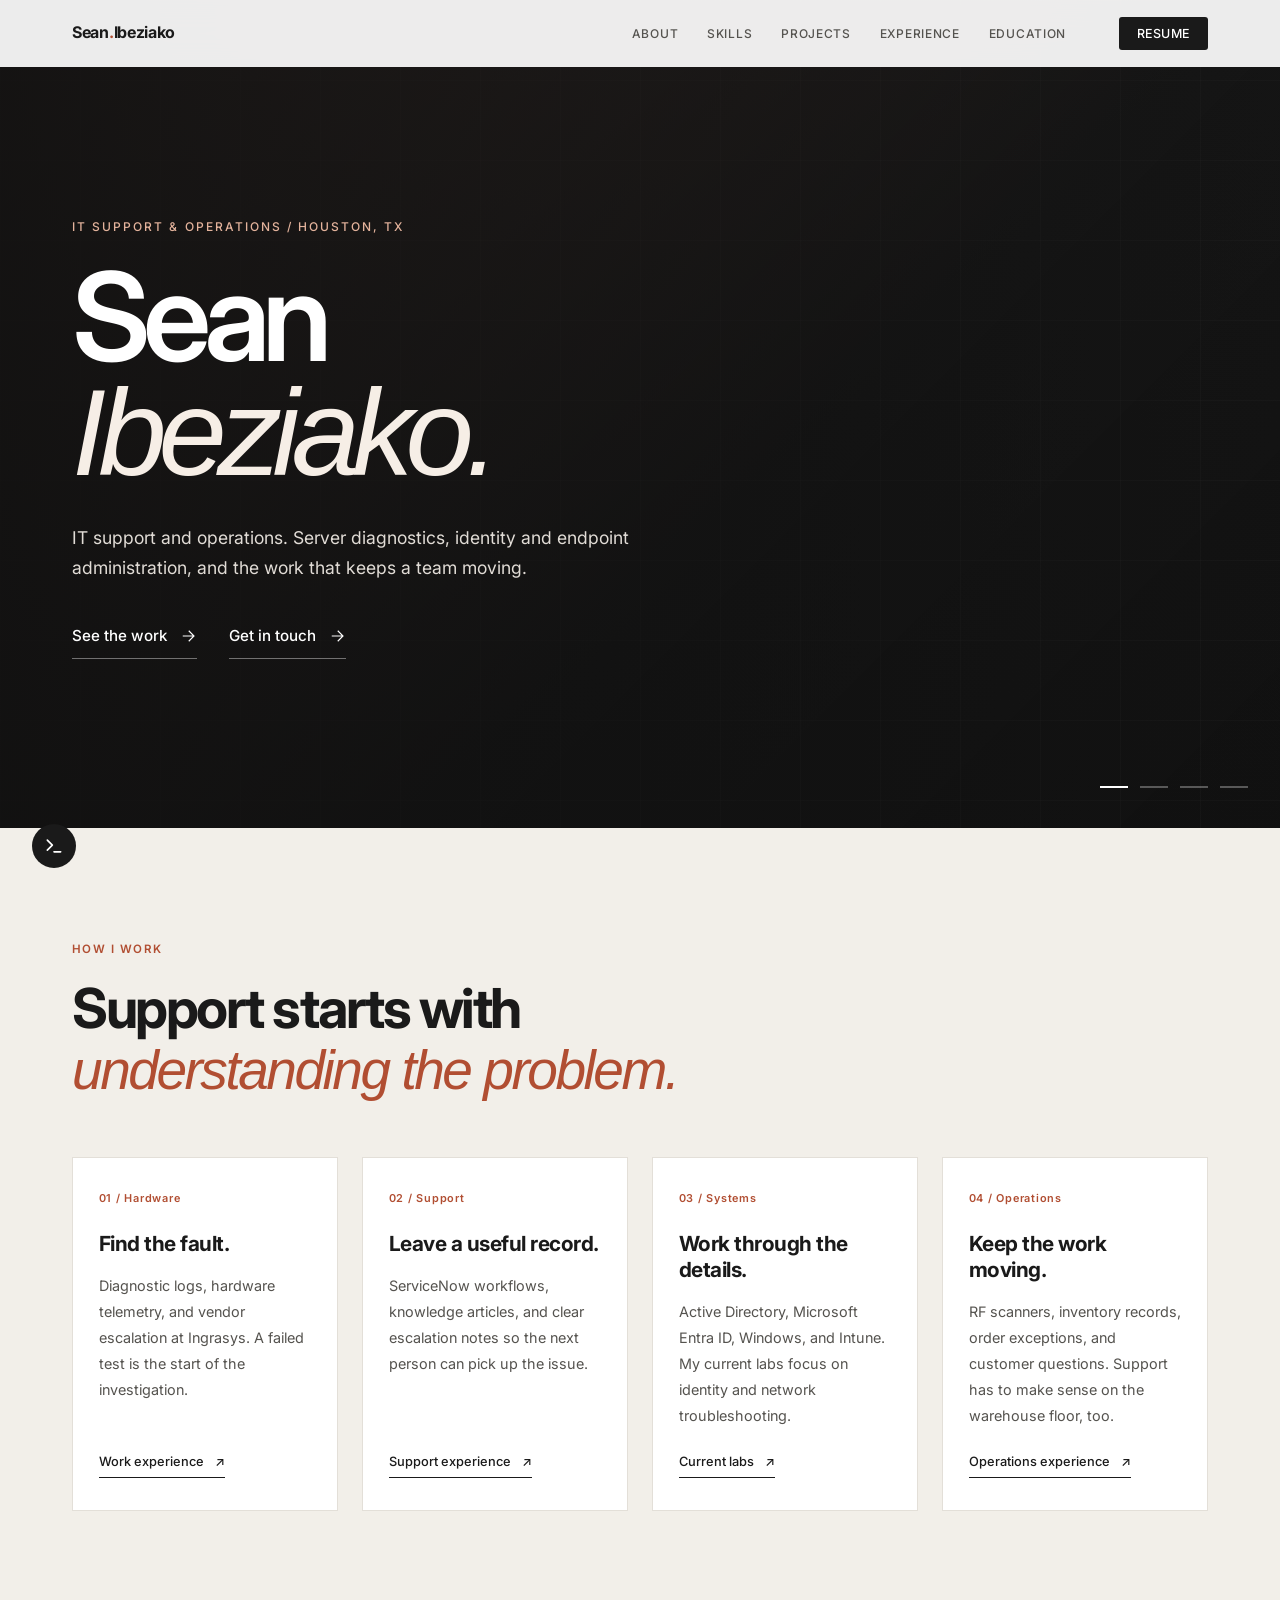
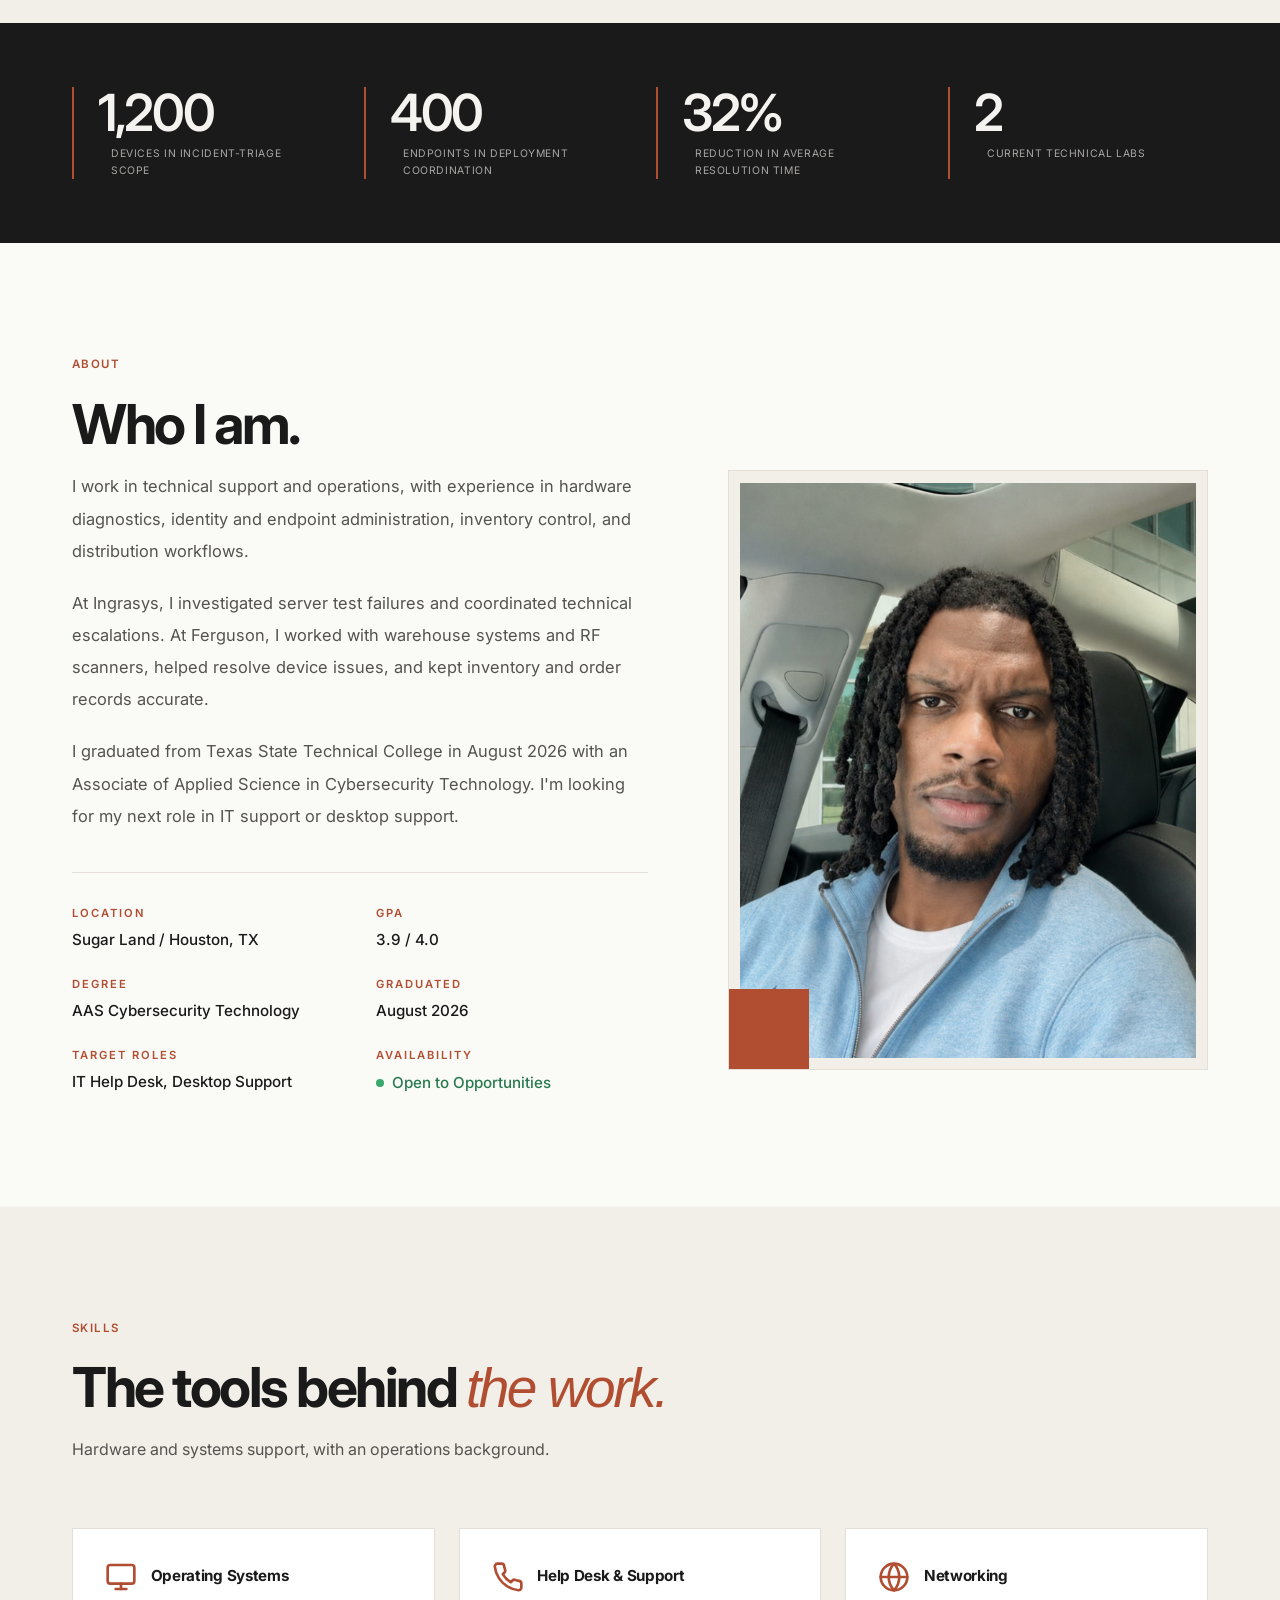
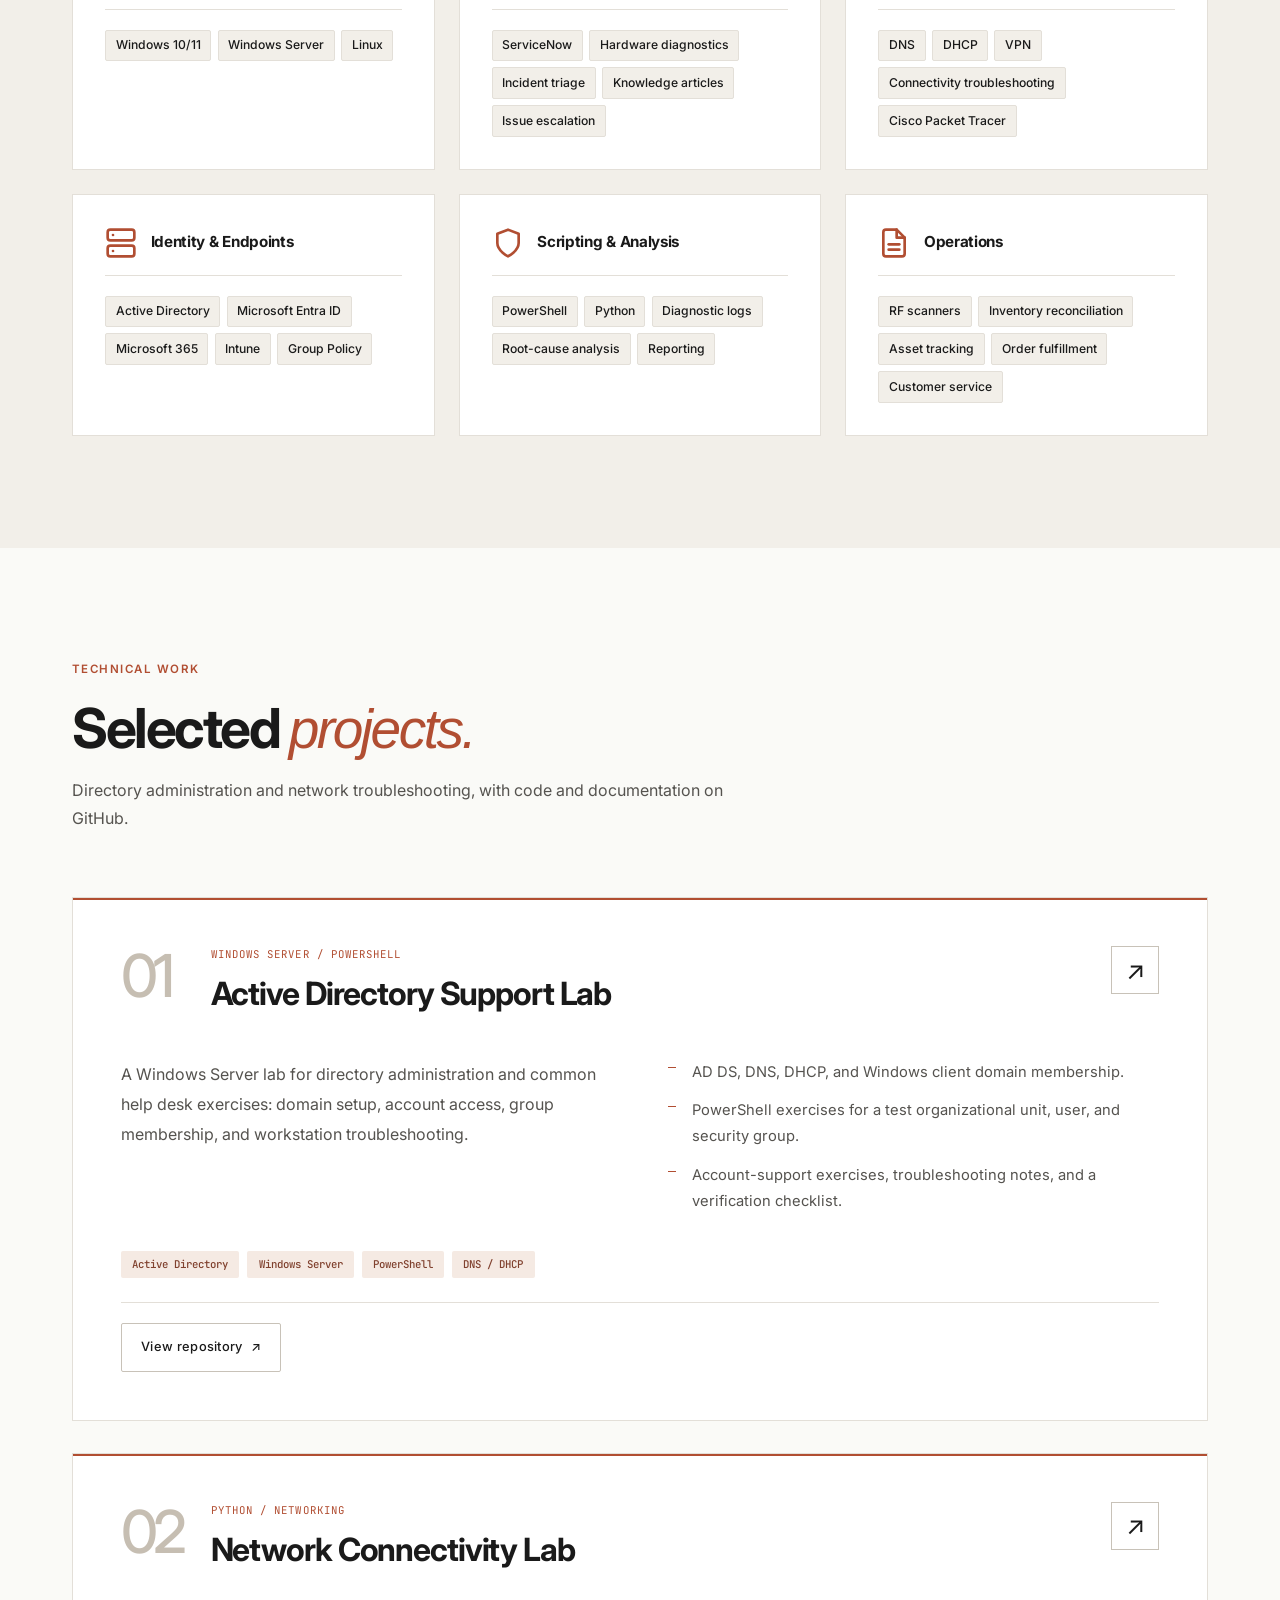
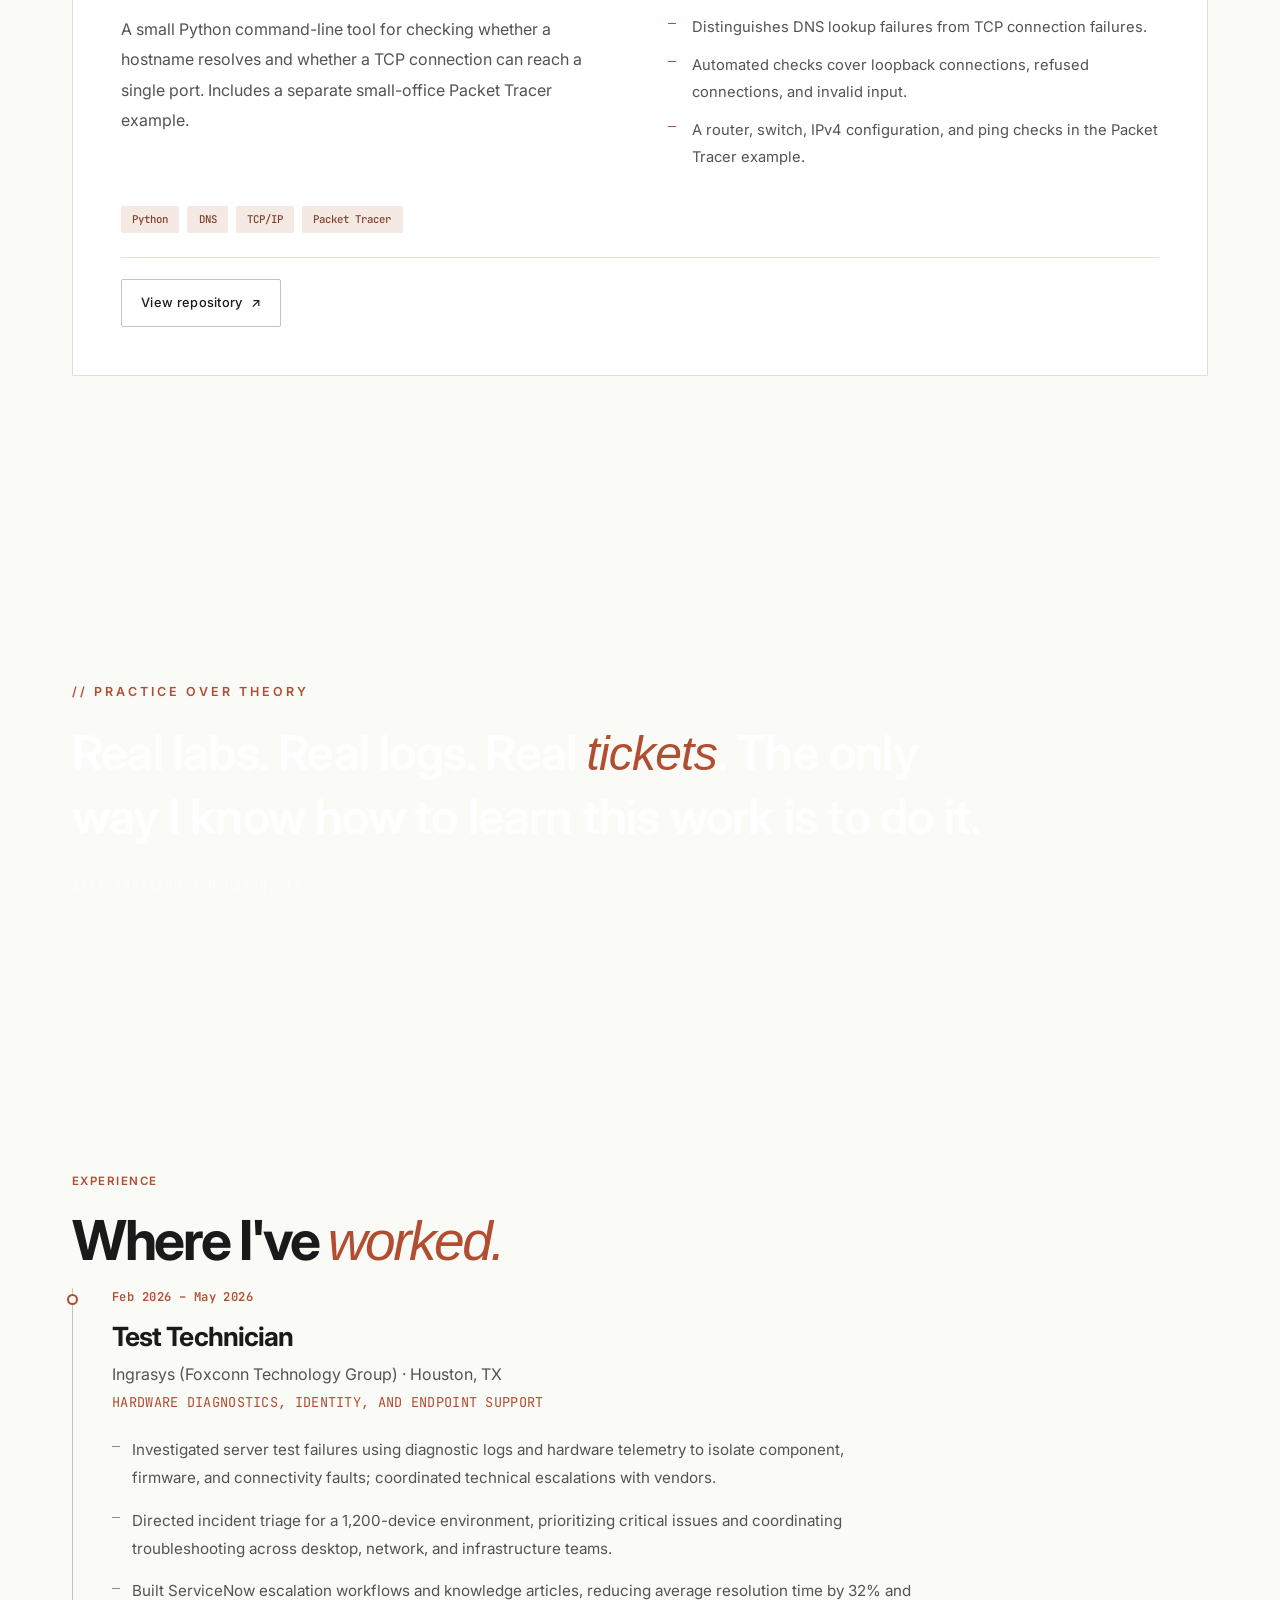
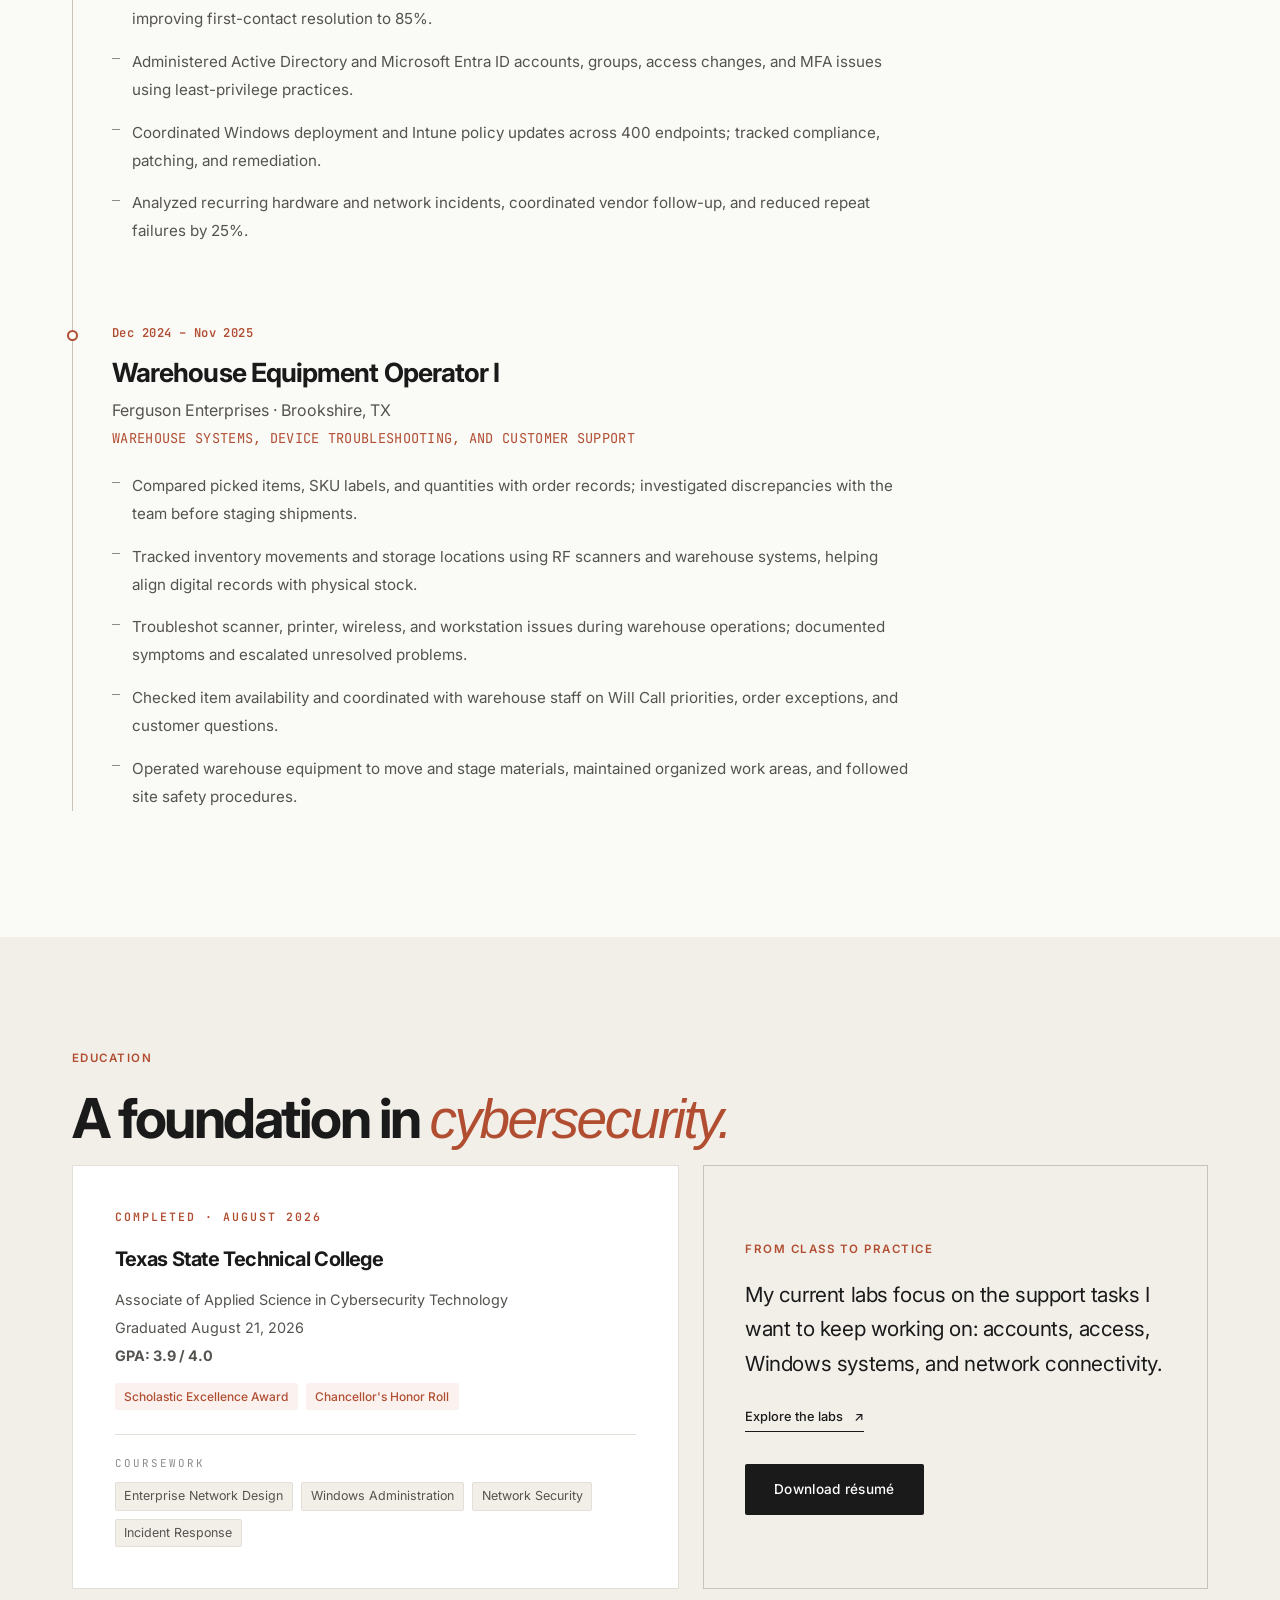
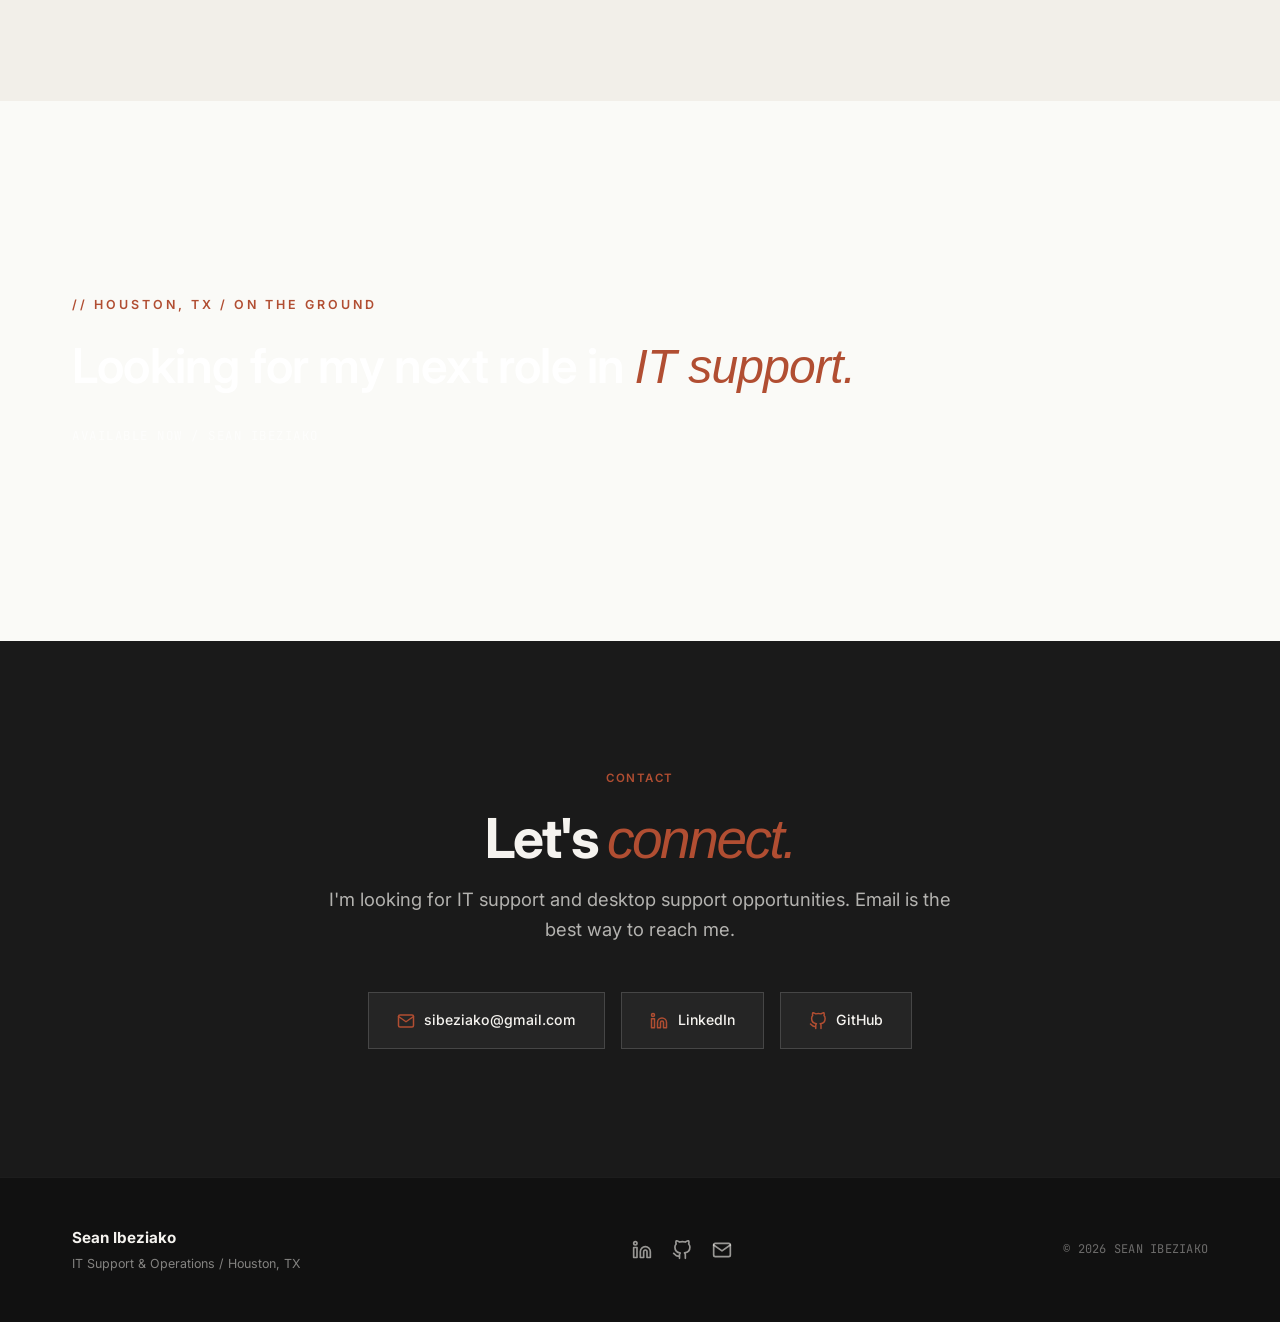
==== commit 30439617: "Update portfolio with current labs, resume and completed education" ====
--- a/index.html
+++ b/index.html
@@ -3,16 +3,16 @@
 <head>
   <meta charset="UTF-8">
   <meta name="viewport" content="width=device-width, initial-scale=1.0">
-  <meta name="description" content="Sean Ibeziako - IT Support and Cybersecurity professional in Houston, TX. Wazuh SIEM detection lab, 9-tool Python security portfolio, PowerShell IT automation toolkit, enterprise network design (Cisco). AAS Cybersecurity, 3.9 GPA, CompTIA A+ and Security+ in progress.">
-  <meta name="keywords" content="IT Support, Cybersecurity, SOC Analyst, Help Desk, Desktop Support, Network Administration, Active Directory, PowerShell, Wazuh, SIEM, Sysmon, MITRE ATT&amp;CK, Sigma, Detection Engineering, CompTIA A+, Security+, Sean Ibeziako, Houston TX">
+  <meta name="description" content="Sean Ibeziako — IT support and operations professional in Sugar Land, Texas. Hardware diagnostics, identity and endpoint administration, and two technical labs. TSTC cybersecurity graduate.">
+  <meta name="keywords" content="IT Support, Help Desk, Desktop Support, Active Directory, Microsoft Entra ID, Intune, PowerShell, DNS, DHCP, Sean Ibeziako, Houston, Sugar Land">
   <meta property="og:title" content="Sean Ibeziako | IT Support &amp; Cybersecurity">
-  <meta property="og:description" content="Houston-based IT Support &amp; Cybersecurity professional. Wazuh SIEM home lab, 9-tool Python security portfolio, PowerShell IT automation toolkit, enterprise network design. AAS Cybersecurity (3.9 GPA), CompTIA A+ and Security+ in progress.">
+  <meta property="og:description" content="Sean Ibeziako — IT support and operations professional in Sugar Land, Texas. Hardware diagnostics, identity and endpoint administration, and two technical labs. TSTC cybersecurity graduate.">
   <meta property="og:type" content="website">
   <meta property="og:url" content="https://seanibeziako.github.io">
   <meta property="og:image" content="https://seanibeziako.github.io/assets/headshot.png">
   <meta name="twitter:card" content="summary_large_image">
   <meta name="twitter:title" content="Sean Ibeziako | IT Support &amp; Cybersecurity">
-  <meta name="twitter:description" content="Houston IT Support &amp; Cybersecurity. Wazuh SIEM home lab, 9 Python security tools, PowerShell IT automation toolkit. AAS Cybersecurity (3.9 GPA), A+ and Security+ in progress.">
+  <meta name="twitter:description" content="Sean Ibeziako — IT support and operations professional in Sugar Land, Texas. Hardware diagnostics, identity and endpoint administration, and two technical labs. TSTC cybersecurity graduate.">
   <meta name="twitter:image" content="https://seanibeziako.github.io/assets/headshot.png">
   <title>Sean Ibeziako | IT Support &amp; Cybersecurity</title>
   <link rel="preconnect" href="https://fonts.googleapis.com">
@@ -20,6 +20,7 @@
   <link href="https://fonts.googleapis.com/css2?family=Inter:wght@400;500;600;700;800&family=JetBrains+Mono:wght@400;500;700&display=swap" rel="stylesheet">
   <link rel="icon" type="image/svg+xml" href="favicon.svg">
   <link rel="stylesheet" href="style.css">
+  <link rel="stylesheet" href="portfolio.css">
 </head>
 <body>
 
@@ -31,12 +32,11 @@
         <li><a href="#about">About</a></li>
         <li><a href="#skills">Skills</a></li>
         <li><a href="#projects">Projects</a></li>
-        <li><a href="#lab">Lab</a></li>
-        <li><a href="#experience">Experience</a></li>
+                <li><a href="#experience">Experience</a></li>
         <li><a href="#education">Education</a></li>
         <li><a href="assets/Sean_Ibeziako_Resume.pdf" download class="nav-cta">Resume</a></li>
       </ul>
-      <button class="nav-toggle" id="navToggle" aria-label="Toggle navigation">
+      <button class="nav-toggle" id="navToggle" aria-label="Toggle navigation" aria-expanded="false" aria-controls="navLinks">
         <span></span>
         <span></span>
         <span></span>
@@ -54,13 +54,9 @@
     </div>
 
     <div class="hero-content">
-      <span class="hero-eyebrow">IT Support &amp; Cybersecurity / Houston, TX</span>
-      <h1 class="hero-headline">
-        It's all about <em>the work.</em>
-      </h1>
-      <p class="hero-tagline">
-        Hands-on troubleshooting, a self-hosted Wazuh SOC lab, a PowerShell automation toolkit, and a 3.9 GPA pushing toward CompTIA A+ and Security+.
-      </p>
+      <span class="hero-eyebrow">IT Support &amp; Operations / Houston, TX</span>
+      <h1 class="hero-headline">Sean<br><em>Ibeziako.</em></h1>
+      <p class="hero-tagline">IT support and operations. Server diagnostics, identity and endpoint administration, and the work that keeps a team moving.</p>
       <div class="hero-cta-row">
         <a href="#projects" class="hero-arrow-link">
           See the work
@@ -81,96 +77,48 @@
     </div>
   </section>
 
-  <!-- Pillar Grid (4-card pattern) -->
-  <section id="pillars" class="section-bg-warm">
-    <div class="section-inner">
-      <div class="reveal">
-        <span class="section-eyebrow">// What I bring</span>
-        <h2 class="section-title">Built around <em>practical</em> problem solving.</h2>
-        <p class="section-lede">Four things I think about every day. Each one is something I've worked on, not just read about.</p>
-      </div>
-      <div class="pillar-grid">
-        <div class="pillar-card reveal">
-          <div class="pillar-number">01 / Build</div>
-          <h3 class="pillar-title">Tools that ship.</h3>
-          <p class="pillar-text">A workstation security audit dashboard, an 8-module PowerShell toolkit, a 9-tool Python security suite. I write code I'd actually want to use on the job.</p>
-          <a href="#projects" class="pillar-link">See projects
-            <svg width="14" height="14" viewBox="0 0 24 24" fill="none" stroke="currentColor" stroke-width="2"><path d="M5 12h14M13 5l7 7-7 7"/></svg>
-          </a>
+  <!-- Areas of work -->
+  <section id="pillars" class="section-bg-warm"><div class="section-inner">
+    <div class="reveal"><span class="section-eyebrow">How I work</span><h2 class="section-title">Support starts with<br><em>understanding the problem.</em></h2></div>
+    <div class="pillar-grid">        <div class="pillar-card reveal">
+          <div class="pillar-number">01 / Hardware</div><h3 class="pillar-title">Find the fault.</h3>
+          <p class="pillar-text">Diagnostic logs, hardware telemetry, and vendor escalation at Ingrasys. A failed test is the start of the investigation.</p><a href="#experience" class="pillar-link">Work experience <span aria-hidden="true">↗</span></a>
         </div>
         <div class="pillar-card reveal">
-          <div class="pillar-number">02 / Work</div>
-          <h3 class="pillar-title">Documentation first.</h3>
-          <p class="pillar-text">100% incident logging accuracy across 11 months at Ferguson. KB articles that cut repeat issues 25%. The boring stuff is the work.</p>
-          <a href="#experience" class="pillar-link">See experience
-            <svg width="14" height="14" viewBox="0 0 24 24" fill="none" stroke="currentColor" stroke-width="2"><path d="M5 12h14M13 5l7 7-7 7"/></svg>
-          </a>
+          <div class="pillar-number">02 / Support</div><h3 class="pillar-title">Leave a useful record.</h3>
+          <p class="pillar-text">ServiceNow workflows, knowledge articles, and clear escalation notes so the next person can pick up the issue.</p><a href="#experience" class="pillar-link">Support experience <span aria-hidden="true">↗</span></a>
         </div>
         <div class="pillar-card reveal">
-          <div class="pillar-number">03 / Learn</div>
-          <h3 class="pillar-title">Detection engineering.</h3>
-          <p class="pillar-text">Building a self-hosted Wazuh SIEM lab with Sigma rules mapped to MITRE ATT&amp;CK. Password spray, encoded PowerShell, LSASS access, scheduled task abuse.</p>
-          <a href="#lab" class="pillar-link">See the lab
-            <svg width="14" height="14" viewBox="0 0 24 24" fill="none" stroke="currentColor" stroke-width="2"><path d="M5 12h14M13 5l7 7-7 7"/></svg>
-          </a>
+          <div class="pillar-number">03 / Systems</div><h3 class="pillar-title">Work through the details.</h3>
+          <p class="pillar-text">Active Directory, Microsoft Entra ID, Windows, and Intune. My current labs focus on identity and network troubleshooting.</p><a href="#projects" class="pillar-link">Current labs <span aria-hidden="true">↗</span></a>
         </div>
         <div class="pillar-card reveal">
-          <div class="pillar-number">04 / Headed</div>
-          <h3 class="pillar-title">Toward the SOC.</h3>
-          <p class="pillar-text">IT Help Desk and Desktop Support today, Junior SOC Analyst on the horizon. CompTIA A+ at 95%, Security+ next.</p>
-          <a href="#education" class="pillar-link">See credentials
-            <svg width="14" height="14" viewBox="0 0 24 24" fill="none" stroke="currentColor" stroke-width="2"><path d="M5 12h14M13 5l7 7-7 7"/></svg>
-          </a>
-        </div>
-      </div>
-    </div>
-  </section>
-
-  <!-- Stats Strip -->
-  <div class="stats-strip">
-    <div class="stats-grid">
-      <div class="stat-item reveal">
-        <div class="stat-value" data-count="100">100+</div>
-        <div class="stat-label">Support Issues Resolved</div>
-      </div>
-      <div class="stat-item reveal">
-        <div class="stat-value" data-count="50">50+</div>
-        <div class="stat-label">End Users Supported</div>
-      </div>
-      <div class="stat-item reveal">
-        <div class="stat-value">100%</div>
-        <div class="stat-label">Documentation Accuracy</div>
-      </div>
-      <div class="stat-item reveal">
-        <div class="stat-value">3.9</div>
-        <div class="stat-label">GPA</div>
-      </div>
-    </div>
-  </div>
+          <div class="pillar-number">04 / Operations</div><h3 class="pillar-title">Keep the work moving.</h3>
+          <p class="pillar-text">RF scanners, inventory records, order exceptions, and customer questions. Support has to make sense on the warehouse floor, too.</p><a href="#experience" class="pillar-link">Operations experience <span aria-hidden="true">↗</span></a>
+        </div></div>
+  </div></section>
+
+  <!-- Experience at a glance -->
+  <div class="stats-strip"><div class="stats-grid"><div class="stat-item reveal"><div class="stat-value">1,200</div><div class="stat-label">Devices in incident-triage scope</div></div><div class="stat-item reveal"><div class="stat-value">400</div><div class="stat-label">Endpoints in deployment coordination</div></div><div class="stat-item reveal"><div class="stat-value">32%</div><div class="stat-label">Reduction in average resolution time</div></div><div class="stat-item reveal"><div class="stat-value">2</div><div class="stat-label">Current technical labs</div></div></div></div>
 
   <!-- About -->
   <section id="about">
     <div class="section-inner">
       <div class="reveal">
-        <span class="section-eyebrow">// 01. About</span>
+        <span class="section-eyebrow">About</span>
         <h2 class="section-title">Who I am.</h2>
       </div>
       <div class="about-grid">
         <div class="about-text reveal">
-          <p>
-            I am an IT Support and Cybersecurity student with hands-on experience in enterprise network design, Windows administration, and technical troubleshooting. I have a track record of resolving 100+ support inquiries under SLA and maintaining 100% documentation accuracy across every role I have held.
-          </p>
-          <p>
-            I am in my final semester of the <strong>Associate of Applied Science in Cybersecurity</strong> program at Texas State Technical College, completing general education requirements after finishing my core technical cybersecurity coursework. I hold a <strong>3.9 GPA</strong> and am building toward <strong>CompTIA A+</strong> and <strong>Security+</strong> certifications. My goal is to transition into a full-time IT Support or Junior Cybersecurity role where I can apply my technical foundation and grow.
-          </p>
-          <p>
-            What sets me apart is a combination of real-world troubleshooting experience, strong documentation habits, and a genuine drive to solve problems. Whether it is diagnosing hardware failures for 50+ users on a warehouse floor or resolving platform issues for a global marketplace with 30M+ users, I bring the same level of focus and follow-through.
-          </p>
+          <p>I work in technical support and operations, with experience in hardware diagnostics, identity and endpoint administration, inventory control, and distribution workflows.</p>
+          <p>At Ingrasys, I investigated server test failures and coordinated technical escalations. At Ferguson, I worked with warehouse systems and RF scanners, helped resolve device issues, and kept inventory and order records accurate.</p>
+          <p>I graduated from Texas State Technical College in August 2026 with an Associate of Applied Science in Cybersecurity Technology. I'm looking for my next role in IT support or desktop support.</p>
+
 
           <dl class="about-meta">
             <div class="about-meta-item">
               <dt>Location</dt>
-              <dd>Houston / Katy, TX</dd>
+              <dd>Sugar Land / Houston, TX</dd>
             </div>
             <div class="about-meta-item">
               <dt>GPA</dt>
@@ -178,15 +126,15 @@
             </div>
             <div class="about-meta-item">
               <dt>Degree</dt>
-              <dd>AAS Cybersecurity</dd>
+              <dd>AAS Cybersecurity Technology</dd>
             </div>
             <div class="about-meta-item">
-              <dt>Graduation</dt>
+              <dt>Graduated</dt>
               <dd>August 2026</dd>
             </div>
             <div class="about-meta-item">
               <dt>Target Roles</dt>
-              <dd>IT Help Desk, Desktop Support, Junior SOC Analyst</dd>
+              <dd>IT Help Desk, Desktop Support</dd>
             </div>
             <div class="about-meta-item">
               <dt>Availability</dt>
@@ -202,519 +150,29 @@
   </section>
 
   <!-- Skills -->
-  <section id="skills" class="section-bg-warm">
-    <div class="section-inner">
-      <div class="reveal">
-        <span class="section-eyebrow">// 02. Skills</span>
-        <h2 class="section-title">Technical toolkit.</h2>
-        <p class="section-lede">The platforms, protocols, and practices I work with every day.</p>
-      </div>
-      <div class="skills-grid">
-        <div class="skill-card reveal">
-          <div class="skill-card-head">
-            <div class="skill-card-icon">
-              <svg viewBox="0 0 24 24" fill="none" stroke="currentColor" stroke-width="2" stroke-linecap="round" stroke-linejoin="round"><rect x="2" y="3" width="20" height="14" rx="2"/><line x1="8" y1="21" x2="16" y2="21"/><line x1="12" y1="17" x2="12" y2="21"/></svg>
-            </div>
-            <div class="skill-card-title">Operating Systems</div>
-          </div>
-          <div class="skill-tags">
-            <span class="skill-tag">Windows 10/11</span>
-            <span class="skill-tag">Windows Server</span>
-            <span class="skill-tag">macOS</span>
-            <span class="skill-tag">Linux/Unix</span>
-          </div>
-        </div>
-        <div class="skill-card reveal">
-          <div class="skill-card-head">
-            <div class="skill-card-icon">
-              <svg viewBox="0 0 24 24" fill="none" stroke="currentColor" stroke-width="2" stroke-linecap="round" stroke-linejoin="round"><path d="M22 16.92v3a2 2 0 01-2.18 2 19.79 19.79 0 01-8.63-3.07 19.5 19.5 0 01-6-6 19.79 19.79 0 01-3.07-8.67A2 2 0 014.11 2h3a2 2 0 012 1.72 12.84 12.84 0 00.7 2.81 2 2 0 01-.45 2.11L8.09 9.91a16 16 0 006 6l1.27-1.27a2 2 0 012.11-.45 12.84 12.84 0 002.81.7A2 2 0 0122 16.92z"/></svg>
-            </div>
-            <div class="skill-card-title">Help Desk &amp; Support</div>
-          </div>
-          <div class="skill-tags">
-            <span class="skill-tag">ServiceNow</span>
-            <span class="skill-tag">Jira</span>
-            <span class="skill-tag">RDP</span>
-            <span class="skill-tag">TeamViewer</span>
-            <span class="skill-tag">End-User Support</span>
-            <span class="skill-tag">Hardware/Software Troubleshooting</span>
-            <span class="skill-tag">Incident Management</span>
-          </div>
-        </div>
-        <div class="skill-card reveal">
-          <div class="skill-card-head">
-            <div class="skill-card-icon">
-              <svg viewBox="0 0 24 24" fill="none" stroke="currentColor" stroke-width="2" stroke-linecap="round" stroke-linejoin="round"><circle cx="12" cy="12" r="10"/><line x1="2" y1="12" x2="22" y2="12"/><path d="M12 2a15.3 15.3 0 014 10 15.3 15.3 0 01-4 10 15.3 15.3 0 01-4-10 15.3 15.3 0 014-10z"/></svg>
-            </div>
-            <div class="skill-card-title">Networking</div>
-          </div>
-          <div class="skill-tags">
-            <span class="skill-tag">TCP/IP</span>
-            <span class="skill-tag">DNS</span>
-            <span class="skill-tag">DHCP</span>
-            <span class="skill-tag">VPN</span>
-            <span class="skill-tag">VLANs</span>
-            <span class="skill-tag">OSPF</span>
-            <span class="skill-tag">NAT/PAT</span>
-            <span class="skill-tag">ACLs</span>
-            <span class="skill-tag">802.1Q Trunking</span>
-            <span class="skill-tag">Cisco Packet Tracer</span>
-          </div>
-        </div>
-        <div class="skill-card reveal">
-          <div class="skill-card-head">
-            <div class="skill-card-icon">
-              <svg viewBox="0 0 24 24" fill="none" stroke="currentColor" stroke-width="2" stroke-linecap="round" stroke-linejoin="round"><rect x="2" y="2" width="20" height="8" rx="2"/><rect x="2" y="14" width="20" height="8" rx="2"/><line x1="6" y1="6" x2="6.01" y2="6"/><line x1="6" y1="18" x2="6.01" y2="18"/></svg>
-            </div>
-            <div class="skill-card-title">Systems Administration</div>
-          </div>
-          <div class="skill-tags">
-            <span class="skill-tag">Active Directory</span>
-            <span class="skill-tag">Microsoft 365</span>
-            <span class="skill-tag">Group Policy</span>
-            <span class="skill-tag">Exchange Online</span>
-            <span class="skill-tag">Azure AD</span>
-            <span class="skill-tag">PowerShell</span>
-            <span class="skill-tag">Backup &amp; Recovery</span>
-          </div>
-        </div>
-        <div class="skill-card reveal">
-          <div class="skill-card-head">
-            <div class="skill-card-icon">
-              <svg viewBox="0 0 24 24" fill="none" stroke="currentColor" stroke-width="2" stroke-linecap="round" stroke-linejoin="round"><path d="M12 22s8-4 8-10V5l-8-3-8 3v7c0 6 8 10 8 10z"/></svg>
-            </div>
-            <div class="skill-card-title">Security &amp; Tools</div>
-          </div>
-          <div class="skill-tags">
-            <span class="skill-tag">Wireshark</span>
-            <span class="skill-tag">VirtualBox/VMware</span>
-            <span class="skill-tag">Event Viewer</span>
-            <span class="skill-tag">Log Analysis</span>
-            <span class="skill-tag">Antivirus/Antimalware</span>
-            <span class="skill-tag">Patch Management</span>
-            <span class="skill-tag">Security Policies</span>
-          </div>
-        </div>
-        <div class="skill-card reveal">
-          <div class="skill-card-head">
-            <div class="skill-card-icon">
-              <svg viewBox="0 0 24 24" fill="none" stroke="currentColor" stroke-width="2" stroke-linecap="round" stroke-linejoin="round"><path d="M14 2H6a2 2 0 00-2 2v16a2 2 0 002 2h12a2 2 0 002-2V8z"/><polyline points="14 2 14 8 20 8"/><line x1="16" y1="13" x2="8" y2="13"/><line x1="16" y1="17" x2="8" y2="17"/></svg>
-            </div>
-            <div class="skill-card-title">Core Competencies</div>
-          </div>
-          <div class="skill-tags">
-            <span class="skill-tag">Technical Documentation</span>
-            <span class="skill-tag">Root Cause Analysis</span>
-            <span class="skill-tag">SLA Management</span>
-            <span class="skill-tag">ITIL Basics</span>
-            <span class="skill-tag">Asset Management</span>
-            <span class="skill-tag">Customer Service</span>
-          </div>
-        </div>
-      </div>
-    </div>
-  </section>
+  <section id="skills" class="section-bg-warm"><div class="section-inner">
+    <div class="reveal"><span class="section-eyebrow">Skills</span><h2 class="section-title">The tools behind <em>the work.</em></h2><p class="section-lede">Hardware and systems support, with an operations background.</p></div>
+    <div class="skills-grid"><div class="skill-card reveal"><div class="skill-card-head"><div class="skill-card-icon"><svg viewBox="0 0 24 24" fill="none" stroke="currentColor" stroke-width="2" stroke-linecap="round" stroke-linejoin="round"><rect x="2" y="3" width="20" height="14" rx="2"/><line x1="8" y1="21" x2="16" y2="21"/><line x1="12" y1="17" x2="12" y2="21"/></svg></div><div class="skill-card-title">Operating Systems</div></div><div class="skill-tags"><span class="skill-tag">Windows 10/11</span><span class="skill-tag">Windows Server</span><span class="skill-tag">Linux</span></div></div><div class="skill-card reveal"><div class="skill-card-head"><div class="skill-card-icon"><svg viewBox="0 0 24 24" fill="none" stroke="currentColor" stroke-width="2" stroke-linecap="round" stroke-linejoin="round"><path d="M22 16.92v3a2 2 0 01-2.18 2 19.79 19.79 0 01-8.63-3.07 19.5 19.5 0 01-6-6 19.79 19.79 0 01-3.07-8.67A2 2 0 014.11 2h3a2 2 0 012 1.72 12.84 12.84 0 00.7 2.81 2 2 0 01-.45 2.11L8.09 9.91a16 16 0 006 6l1.27-1.27a2 2 0 012.11-.45 12.84 12.84 0 002.81.7A2 2 0 0122 16.92z"/></svg></div><div class="skill-card-title">Help Desk &amp; Support</div></div><div class="skill-tags"><span class="skill-tag">ServiceNow</span><span class="skill-tag">Hardware diagnostics</span><span class="skill-tag">Incident triage</span><span class="skill-tag">Knowledge articles</span><span class="skill-tag">Issue escalation</span></div></div><div class="skill-card reveal"><div class="skill-card-head"><div class="skill-card-icon"><svg viewBox="0 0 24 24" fill="none" stroke="currentColor" stroke-width="2" stroke-linecap="round" stroke-linejoin="round"><circle cx="12" cy="12" r="10"/><line x1="2" y1="12" x2="22" y2="12"/><path d="M12 2a15.3 15.3 0 014 10 15.3 15.3 0 01-4 10 15.3 15.3 0 01-4-10 15.3 15.3 0 014-10z"/></svg></div><div class="skill-card-title">Networking</div></div><div class="skill-tags"><span class="skill-tag">DNS</span><span class="skill-tag">DHCP</span><span class="skill-tag">VPN</span><span class="skill-tag">Connectivity troubleshooting</span><span class="skill-tag">Cisco Packet Tracer</span></div></div><div class="skill-card reveal"><div class="skill-card-head"><div class="skill-card-icon"><svg viewBox="0 0 24 24" fill="none" stroke="currentColor" stroke-width="2" stroke-linecap="round" stroke-linejoin="round"><rect x="2" y="2" width="20" height="8" rx="2"/><rect x="2" y="14" width="20" height="8" rx="2"/><line x1="6" y1="6" x2="6.01" y2="6"/><line x1="6" y1="18" x2="6.01" y2="18"/></svg></div><div class="skill-card-title">Identity &amp; Endpoints</div></div><div class="skill-tags"><span class="skill-tag">Active Directory</span><span class="skill-tag">Microsoft Entra ID</span><span class="skill-tag">Microsoft 365</span><span class="skill-tag">Intune</span><span class="skill-tag">Group Policy</span></div></div><div class="skill-card reveal"><div class="skill-card-head"><div class="skill-card-icon"><svg viewBox="0 0 24 24" fill="none" stroke="currentColor" stroke-width="2" stroke-linecap="round" stroke-linejoin="round"><path d="M12 22s8-4 8-10V5l-8-3-8 3v7c0 6 8 10 8 10z"/></svg></div><div class="skill-card-title">Scripting &amp; Analysis</div></div><div class="skill-tags"><span class="skill-tag">PowerShell</span><span class="skill-tag">Python</span><span class="skill-tag">Diagnostic logs</span><span class="skill-tag">Root-cause analysis</span><span class="skill-tag">Reporting</span></div></div><div class="skill-card reveal"><div class="skill-card-head"><div class="skill-card-icon"><svg viewBox="0 0 24 24" fill="none" stroke="currentColor" stroke-width="2" stroke-linecap="round" stroke-linejoin="round"><path d="M14 2H6a2 2 0 00-2 2v16a2 2 0 002 2h12a2 2 0 002-2V8z"/><polyline points="14 2 14 8 20 8"/><line x1="16" y1="13" x2="8" y2="13"/><line x1="16" y1="17" x2="8" y2="17"/></svg></div><div class="skill-card-title">Operations</div></div><div class="skill-tags"><span class="skill-tag">RF scanners</span><span class="skill-tag">Inventory reconciliation</span><span class="skill-tag">Asset tracking</span><span class="skill-tag">Order fulfillment</span><span class="skill-tag">Customer service</span></div></div></div>
+  </div></section>
 
   <!-- Projects -->
-  <section id="projects">
-    <div class="section-inner">
-      <div class="reveal">
-        <span class="section-eyebrow">// 03. Projects</span>
-        <h2 class="section-title">What I have <em>built.</em></h2>
-        <p class="section-lede">Three feature projects, then a ten-tool security portfolio. Code on GitHub, dashboards live in the browser.</p>
-      </div>
-
-      <div class="project-card featured reveal">
-        <div class="project-hero-image" style="background-image: url('https://images.unsplash.com/photo-1460925895917-afdab827c52f?w=1600&q=80&auto=format&fit=crop');" aria-hidden="true"></div>
-        <span class="project-status">New / May 2026</span>
-        <h3 class="project-title">Security Audit Dashboard</h3>
-        <p class="project-subtitle">HTML / CSS / JavaScript - Workstation Compliance &amp; Risk Scoring</p>
-        <p class="project-description">
-          A defensive cybersecurity dashboard that converts workstation audit findings into a 0-100 posture score, severity breakdown, remediation queue, searchable control list, and executive report. Built from a completed Windows workstation security assessment and designed for blue-team review workflows.
-        </p>
-        <div class="audit-preview" aria-label="Security Audit Dashboard preview">
-          <div class="audit-preview-header">
-            <span></span><span></span><span></span>
-            <strong>security-audit-dashboard</strong>
-          </div>
-          <div class="audit-preview-body">
-            <div class="audit-score-card">
-              <div class="audit-score-ring" data-score="77"></div>
-              <div>
-                <span class="audit-kicker">Overall Posture</span>
-                <strong>Moderate Risk</strong>
-                <small>12 controls need action</small>
-              </div>
-            </div>
-            <div class="audit-preview-metrics">
-              <span><strong>4</strong> Critical</span>
-              <span><strong>6</strong> Major</span>
-              <span><strong>2</strong> Minor</span>
-            </div>
-            <div class="audit-workflow">
-              <div><span>01</span><strong>Assess</strong></div>
-              <div><span>02</span><strong>Prioritize</strong></div>
-              <div><span>03</span><strong>Remediate</strong></div>
-            </div>
-          </div>
-        </div>
-        <ul class="project-highlights">
-          <li>Built weighted scoring logic so critical account-lockout and access-control failures impact the posture score more than lower-risk hygiene issues</li>
-          <li>Created a searchable findings interface covering 20 workstation controls, including password policy, firewall status, patching, backups, RDP credential storage, AutoPlay, and anonymous access</li>
-          <li>Designed a remediation queue that prioritizes critical and major findings for a practical security hardening plan</li>
-          <li>Added print-friendly executive reporting so the dashboard can produce a clean assessment summary for documentation</li>
-        </ul>
-        <div class="project-tech">
-          <span class="project-tech-tag">JavaScript</span>
-          <span class="project-tech-tag">Risk Scoring</span>
-          <span class="project-tech-tag">Compliance</span>
-          <span class="project-tech-tag">Windows Security</span>
-          <span class="project-tech-tag">Remediation Planning</span>
-        </div>
-        <div class="project-links">
-          <a href="security-audit-dashboard/index.html" class="btn btn-primary btn-sm">View Live Demo</a>
-        </div>
-      </div>
-
-      <div class="project-card featured reveal">
-        <div class="project-hero-image" style="background-image: url('https://images.unsplash.com/photo-1555066931-4365d14bab8c?w=1600&q=80&auto=format&fit=crop');" aria-hidden="true"></div>
-        <span class="project-status">New / Feb 2026</span>
-        <h3 class="project-title">IT Automation Toolkit</h3>
-        <p class="project-subtitle">PowerShell - github.com/seanibeziako/it-automation-toolkit</p>
-        <p class="project-description">
-          An 8-module PowerShell automation toolkit built for IT Help Desk, Desktop Support, and System Administration teams. Covers the full spectrum of common IT operations: from Active Directory user lifecycle management to system diagnostics, workstation deployment, software compliance, and automated alerting.
-        </p>
-        <div class="network-diagram">
-          <div class="diagram-label">Toolkit Architecture / 8 Modules</div>
-          <div class="diagram-content">
-            <div class="diagram-tier-label">Active Directory Management</div>
-            <div class="diagram-tier">
-              <div class="diagram-node node-router">New-ADUserOnboard<br>Automated Provisioning</div>
-              <div class="diagram-node node-router">Remove-ADUserOffboard<br>Secure Deprovisioning</div>
-              <div class="diagram-node node-router">Get-ADUserAudit<br>Security Risk Scoring</div>
-            </div>
-            <div class="diagram-tier-label">System Diagnostics</div>
-            <div class="diagram-tier">
-              <div class="diagram-node node-switch">Get-SystemHealth<br>CPU / Memory / Disk / Services</div>
-              <div class="diagram-node node-switch">Test-NetworkDiagnostics<br>DNS / Ping / Ports / Latency</div>
-            </div>
-            <div class="diagram-tier-label">Help Desk + Automation</div>
-            <div class="diagram-tier">
-              <div class="diagram-node node-vlan">Get-SoftwareInventory<br>Compliance Audit</div>
-              <div class="diagram-node node-vlan">New-WorkstationSetup<br>Automated Deployment</div>
-              <div class="diagram-node node-vlan">Send-AlertNotification<br>Email Monitoring</div>
-            </div>
-          </div>
-        </div>
-        <ul class="project-highlights">
-          <li>Developed 8-module PowerShell automation toolkit covering Active Directory management, system diagnostics, workstation deployment, and automated alerting</li>
-          <li>Built AD user lifecycle scripts: onboarding with standardized group assignments and credential generation, offboarding with account lockdown, data backup, and compliance reporting</li>
-          <li>Created AD security audit tool scanning for stale accounts, password policy violations, orphaned users, and privileged group memberships with a 0-100 risk scoring dashboard</li>
-          <li>Developed system health monitoring with color-coded PASS/WARN/FAIL output covering CPU, memory, disk, uptime, event logs, and critical services with CSV export</li>
-          <li>Built network diagnostics suite testing gateway reachability, DNS resolution, external connectivity, and port availability with latency measurements</li>
-          <li>Automated workstation deployment workflow including domain join, department-based app installation via winget, power configuration, and network drive mapping</li>
-          <li>Implemented HTML-formatted email alerting system for disk space warnings, service failures, failed logins, and high CPU with fallback local logging</li>
-        </ul>
-        <div class="project-tech">
-          <span class="project-tech-tag">PowerShell</span>
-          <span class="project-tech-tag">Active Directory</span>
-          <span class="project-tech-tag">WMI/CIM</span>
-          <span class="project-tech-tag">SMTP</span>
-          <span class="project-tech-tag">Windows Registry</span>
-          <span class="project-tech-tag">winget</span>
-          <span class="project-tech-tag">Event Log</span>
-          <span class="project-tech-tag">Group Policy</span>
-        </div>
-        <div class="project-links">
-          <a href="https://github.com/seanibeziako/it-automation-toolkit" target="_blank" rel="noopener" class="btn btn-outline btn-sm">View on GitHub</a>
-        </div>
-      </div>
-
-      <div class="project-card featured reveal">
-        <div class="project-hero-image" style="background-image: url('https://images.unsplash.com/photo-1591808216268-ce0b82787efe?w=1600&q=80&auto=format&fit=crop');" aria-hidden="true"></div>
-        <span class="project-status">Completed / Dec 2025</span>
-        <h3 class="project-title">Scalable Enterprise Network Simulation</h3>
-        <p class="project-subtitle">Cisco Packet Tracer - Academic Project - Nov to Dec 2025</p>
-        <p class="project-description">
-          Designed and deployed a full Hub-and-Spoke campus network with Collapsed Core architecture, simulating a real enterprise environment with multiple departments, segmented traffic, and centralized services.
-        </p>
-        <div class="network-diagram">
-          <div class="diagram-label">Network Topology</div>
-          <div class="diagram-content">
-            <div class="diagram-tier-label">Internet Edge</div>
-            <div class="diagram-tier">
-              <div class="diagram-node node-router">ISR 4331 Router<br>NAT/PAT + ACLs</div>
-            </div>
-            <div class="diagram-tier-label">Core / Distribution</div>
-            <div class="diagram-tier">
-              <div class="diagram-node node-router">Router-on-a-Stick<br>Inter-VLAN Routing<br>802.1Q Trunking</div>
-            </div>
-            <div class="diagram-tier-label">Access Layer</div>
-            <div class="diagram-tier">
-              <div class="diagram-node node-switch">Switch 1<br>Catalyst 2960</div>
-              <div class="diagram-node node-switch">Switch 2<br>Catalyst 2960</div>
-              <div class="diagram-node node-switch">Switch 3<br>Catalyst 2960</div>
-            </div>
-            <div class="diagram-tier-label">VLANs</div>
-            <div class="diagram-tier">
-              <div class="diagram-node node-vlan">VLAN 10 / Admin</div>
-              <div class="diagram-node node-vlan">VLAN 20 / Sales</div>
-              <div class="diagram-node node-vlan">VLAN 30 / Management</div>
-            </div>
-          </div>
-        </div>
-        <ul class="project-highlights">
-          <li>Built network supporting 3 VLANs, 6+ endpoints, and 3 subnets across Admin, Sales, and Management divisions</li>
-          <li>Configured Inter-VLAN routing via Router-on-a-Stick (ISR 4331) with 802.1Q trunking on Catalyst 2960 switches</li>
-          <li>Deployed centralized DHCP with per-VLAN pools, eliminating 100% of manual IP configuration errors</li>
-          <li>Implemented NAT Overload (PAT) and ACL-based edge security for controlled internet access</li>
-          <li>Validated full connectivity through Layer 1-3 diagnostics achieving 100% pass rate across all network paths</li>
-          <li>Authored 3-page technical documentation including topology diagrams, VLAN tables, and full command references</li>
-        </ul>
-        <div class="project-tech">
-          <span class="project-tech-tag">Cisco Packet Tracer</span>
-          <span class="project-tech-tag">VLANs</span>
-          <span class="project-tech-tag">DHCP</span>
-          <span class="project-tech-tag">NAT/PAT</span>
-          <span class="project-tech-tag">ACLs</span>
-          <span class="project-tech-tag">802.1Q Trunking</span>
-          <span class="project-tech-tag">OSPF</span>
-        </div>
-      </div>
-
-      <div class="project-grid-label reveal">Security Tools Portfolio / Feb 2026</div>
-      <div class="project-grid">
-        <div class="project-mini-card reveal">
-          <div class="mini-title">SIEM Log Analyzer</div>
-          <div class="mini-desc">Parses and correlates security logs from Syslog, Windows Event, and firewall sources to detect brute-force attacks, privilege escalation, port scans, and after-hours access.</div>
-          <div class="project-tech">
-            <span class="project-tech-tag">Python</span>
-            <span class="project-tech-tag">Log Analysis</span>
-            <span class="project-tech-tag">SIEM</span>
-          </div>
-          <a href="https://github.com/seanibeziako/siem-log-analyzer" target="_blank" rel="noopener" class="mini-link">View on GitHub →</a>
-        </div>
-        <div class="project-mini-card reveal">
-          <div class="mini-title">Threat Intel Dashboard</div>
-          <div class="mini-desc">Aggregates IOCs from AbuseIPDB, VirusTotal, and AlienVault OTX into a searchable SQLite database with normalized threat scoring and CSV/JSON export.</div>
-          <div class="project-tech">
-            <span class="project-tech-tag">Python</span>
-            <span class="project-tech-tag">OSINT</span>
-            <span class="project-tech-tag">SQLite</span>
-          </div>
-          <a href="https://github.com/seanibeziako/threat-intel-dashboard" target="_blank" rel="noopener" class="mini-link">View on GitHub →</a>
-        </div>
-        <div class="project-mini-card reveal">
-          <div class="mini-title">Vulnerability Scanner</div>
-          <div class="mini-desc">Network vulnerability scanner with host discovery, TCP port scanning, service/banner detection, and automated CVE lookup via the NIST NVD API.</div>
-          <div class="project-tech">
-            <span class="project-tech-tag">Python</span>
-            <span class="project-tech-tag">Scapy</span>
-            <span class="project-tech-tag">NVD API</span>
-          </div>
-          <a href="https://github.com/seanibeziako/vulnerability-scanner" target="_blank" rel="noopener" class="mini-link">View on GitHub →</a>
-        </div>
-        <div class="project-mini-card reveal">
-          <div class="mini-title">Network Traffic Analyzer</div>
-          <div class="mini-desc">PCAP analysis tool that detects port scans, DNS tunneling, C2 beaconing, ICMP tunneling, and data exfiltration using packet inspection and entropy analysis.</div>
-          <div class="project-tech">
-            <span class="project-tech-tag">Python</span>
-            <span class="project-tech-tag">Scapy</span>
-            <span class="project-tech-tag">PCAP</span>
-          </div>
-          <a href="https://github.com/seanibeziako/network-traffic-analyzer" target="_blank" rel="noopener" class="mini-link">View on GitHub →</a>
-        </div>
-        <div class="project-mini-card reveal">
-          <div class="mini-title">Firewall Rule Analyzer</div>
-          <div class="mini-desc">Parses iptables, CSV, and JSON firewall rulesets to detect overly permissive rules, shadow rules, missing default deny, and dangerous port exposure.</div>
-          <div class="project-tech">
-            <span class="project-tech-tag">Python</span>
-            <span class="project-tech-tag">iptables</span>
-            <span class="project-tech-tag">CIDR</span>
-          </div>
-          <a href="https://github.com/seanibeziako/firewall-rule-analyzer" target="_blank" rel="noopener" class="mini-link">View on GitHub →</a>
-        </div>
-        <div class="project-mini-card reveal">
-          <div class="mini-title">Phishing Email Analyzer</div>
-          <div class="mini-desc">Parses .eml files to extract IOCs, analyze headers for spoofing indicators (SPF, DKIM, DMARC), and generate structured threat assessment reports.</div>
-          <div class="project-tech">
-            <span class="project-tech-tag">Python</span>
-            <span class="project-tech-tag">Email Forensics</span>
-            <span class="project-tech-tag">IOC</span>
-          </div>
-          <a href="https://github.com/seanibeziako/phishing-email-analyzer" target="_blank" rel="noopener" class="mini-link">View on GitHub →</a>
-        </div>
-        <div class="project-mini-card reveal">
-          <div class="mini-title">File Integrity Monitor</div>
-          <div class="mini-desc">Monitors file systems using SHA-256 hashing to detect unauthorized modifications, additions, deletions, and permission changes in real time.</div>
-          <div class="project-tech">
-            <span class="project-tech-tag">Python</span>
-            <span class="project-tech-tag">SHA-256</span>
-            <span class="project-tech-tag">FIM</span>
-          </div>
-          <a href="https://github.com/seanibeziako/file-integrity-monitor" target="_blank" rel="noopener" class="mini-link">View on GitHub →</a>
-        </div>
-        <div class="project-mini-card reveal">
-          <div class="mini-title">Password Audit Tool</div>
-          <div class="mini-desc">Audits password strength with entropy analysis, policy compliance (NIST/PCI-DSS), and breach checking via HaveIBeenPwned k-anonymity API.</div>
-          <div class="project-tech">
-            <span class="project-tech-tag">Python</span>
-            <span class="project-tech-tag">HIBP API</span>
-            <span class="project-tech-tag">Crypto</span>
-          </div>
-          <a href="https://github.com/seanibeziako/password-audit-tool" target="_blank" rel="noopener" class="mini-link">View on GitHub →</a>
-        </div>
-        <div class="project-mini-card reveal">
-          <div class="mini-title">SOC Alert Triage Simulator</div>
-          <div class="mini-desc">Interactive training tool that generates realistic SOC alerts and walks analysts through the triage process with scoring and feedback.</div>
-          <div class="project-tech">
-            <span class="project-tech-tag">Python</span>
-            <span class="project-tech-tag">SOC Ops</span>
-            <span class="project-tech-tag">Training</span>
-          </div>
-          <a href="https://github.com/seanibeziako/soc-alert-triage-simulator" target="_blank" rel="noopener" class="mini-link">View on GitHub →</a>
-        </div>
-      </div>
-      <div class="projects-cta reveal">
-        11 projects and counting / homelab builds, CTF challenges, and more security tools in the pipeline.
-      </div>
-    </div>
-  </section>
-
-  <!-- Lab (dark section) -->
-  <section id="lab" class="section-bg-dark">
-    <div class="section-inner">
-      <div class="reveal">
-        <span class="section-eyebrow">// 04. Home Lab</span>
-        <h2 class="section-title">Detection engineering <em>lab.</em></h2>
-        <p class="section-lede">A self-hosted SIEM and detection lab I'm building to practice SOC analyst workflows end-to-end: log ingestion, alert tuning, detection authoring (Sigma), and incident triage against controlled adversary emulation. Status badges reflect the real state of each component.</p>
-      </div>
-
-      <div class="lab-grid">
-        <div class="lab-card reveal">
-          <div class="lab-card-header">
-            <h3 class="lab-card-title">Stack</h3>
-            <span class="lab-status lab-status-building">Building</span>
-          </div>
-          <ul class="lab-list">
-            <li><strong>Wazuh Manager</strong> - Ubuntu 22.04 LTS (SIEM + HIDS + log aggregation)</li>
-            <li><strong>Windows 11 Endpoint</strong> - Sysmon w/ Olaf Hartong config, Wazuh agent</li>
-            <li><strong>Ubuntu Endpoint</strong> - auditd, Wazuh agent</li>
-            <li><strong>Kali Linux</strong> - attacker VM for controlled adversary emulation (Atomic Red Team)</li>
-            <li><strong>pfSense</strong> - perimeter firewall, syslog forwarding to Wazuh</li>
-          </ul>
-        </div>
-
-        <div class="lab-card reveal">
-          <div class="lab-card-header">
-            <h3 class="lab-card-title">Topology</h3>
-            <span class="lab-status lab-status-planned">Planned</span>
-          </div>
-          <div class="soc-map" aria-label="SOC home lab topology">
-            <div class="soc-node attacker">
-              <span>Kali</span>
-              <strong>Adversary Emulation</strong>
-            </div>
-            <div class="soc-node endpoint">
-              <span>Windows 11</span>
-              <strong>Sysmon Endpoint</strong>
-            </div>
-            <div class="soc-node endpoint linux">
-              <span>Ubuntu</span>
-              <strong>auditd Endpoint</strong>
-            </div>
-            <div class="soc-node firewall">
-              <span>pfSense</span>
-              <strong>Firewall / Syslog</strong>
-            </div>
-            <div class="soc-node manager">
-              <span>Wazuh</span>
-              <strong>SIEM Manager</strong>
-            </div>
-            <div class="soc-node dashboard">
-              <span>Dashboards</span>
-              <strong>Alert Queue</strong>
-            </div>
-          </div>
-        </div>
-      </div>
-
-      <div class="lab-section-label reveal">Detection Rules / Mapped to MITRE ATT&amp;CK</div>
-      <div class="detection-grid">
-        <div class="detection-card reveal">
-          <div class="detection-header">
-            <span class="detection-tag">T1110.003</span>
-            <span class="lab-status lab-status-building">Building</span>
-          </div>
-          <h4 class="detection-title">Password Spray / Windows Logon Failures</h4>
-          <p class="detection-desc">Triggers when 10+ failed logons (EventID 4625) target 5+ unique accounts from a single source IP within a 5-minute window.</p>
-          <div class="detection-meta">
-            <span>Source: Windows Security Log</span>
-            <span>Rule: Sigma + Wazuh correlation</span>
-          </div>
-        </div>
-        <div class="detection-card reveal">
-          <div class="detection-header">
-            <span class="detection-tag">T1059.001</span>
-            <span class="lab-status lab-status-building">Building</span>
-          </div>
-          <h4 class="detection-title">Encoded PowerShell Execution</h4>
-          <p class="detection-desc">Detects PowerShell launched with <code>-EncodedCommand</code>, <code>-enc</code>, or base64 payloads via Sysmon Event 1, a common AV-evasion pattern in commodity malware.</p>
-          <div class="detection-meta">
-            <span>Source: Sysmon Event 1</span>
-            <span>Rule: Sigma (proc_creation_win_powershell_enc)</span>
-          </div>
-        </div>
-        <div class="detection-card reveal">
-          <div class="detection-header">
-            <span class="detection-tag">T1003.001</span>
-            <span class="lab-status lab-status-planned">Planned</span>
-          </div>
-          <h4 class="detection-title">LSASS Memory Access</h4>
-          <p class="detection-desc">Flags processes opening a handle to <code>lsass.exe</code> with suspicious GrantedAccess masks (0x1010, 0x1410) via Sysmon Event 10. Classic credential dumping signal (Mimikatz, procdump).</p>
-          <div class="detection-meta">
-            <span>Source: Sysmon Event 10</span>
-            <span>Rule: Sigma (sysmon_lsass_memdump)</span>
-          </div>
-        </div>
-        <div class="detection-card reveal">
-          <div class="detection-header">
-            <span class="detection-tag">T1053.005</span>
-            <span class="lab-status lab-status-planned">Planned</span>
-          </div>
-          <h4 class="detection-title">Suspicious Scheduled Task Creation</h4>
-          <p class="detection-desc">Alerts on <code>schtasks.exe</code> invocations creating tasks that run SYSTEM-level binaries or point to user-writable paths. A common persistence mechanism (EventID 4698).</p>
-          <div class="detection-meta">
-            <span>Source: Windows Security Log</span>
-            <span>Rule: Sigma (win_schtasks_persistence)</span>
-          </div>
-        </div>
-      </div>
-
-      <div class="lab-section-label reveal">Sample Detection (Sigma YAML)</div>
-      <pre class="lab-code reveal"><code>title: Potential Password Spray via Failed Logons
-id: a9b1c3f0-lab-0001
-status: experimental
-description: Detects password spray attempts - many failed logons
-  against multiple distinct accounts from a single source.
-logsource:
-  product: windows
-  service: security
-detection:
-  selection:
-    EventID: 4625
-  timeframe: 5m
-  condition: selection | count(TargetUserName) by IpAddress &gt; 5
-level: medium
-tags:
-  - attack.credential_access
-  - attack.t1110.003</code></pre>
-
-      <div class="lab-cta reveal">
-        Lab repo (configs, Sigma rules, screenshots) publishes after the first detection ships. Tracking on <a href="https://github.com/seanibeziako" target="_blank" rel="noopener">github.com/seanibeziako</a>.
-      </div>
-    </div>
-  </section>
+  <section id="projects"><div class="section-inner">
+    <div class="reveal project-section-intro"><span class="section-eyebrow">Technical work</span><h2 class="section-title">Selected <em>projects.</em></h2><p class="section-lede">Directory administration and network troubleshooting, with code and documentation on GitHub.</p></div>
+    <article class="project-card featured reveal current-lab" data-project="active-directory-lab">
+      <div class="project-heading"><span class="project-index">01</span><div><p class="project-subtitle">Windows Server / PowerShell</p><h3 class="project-title">Active Directory Support Lab</h3></div><a class="project-open" href="https://github.com/seanibeziako/active-directory-lab" target="_blank" rel="noopener" aria-label="Open Active Directory Support Lab on GitHub">↗</a></div>
+      <div class="project-body"><p class="project-description">A Windows Server lab for directory administration and common help desk exercises: domain setup, account access, group membership, and workstation troubleshooting.</p>
+      <ul class="project-highlights"><li>AD DS, DNS, DHCP, and Windows client domain membership.</li><li>PowerShell exercises for a test organizational unit, user, and security group.</li><li>Account-support exercises, troubleshooting notes, and a verification checklist.</li></ul></div>
+      <div class="project-tech"><span class="project-tech-tag">Active Directory</span><span class="project-tech-tag">Windows Server</span><span class="project-tech-tag">PowerShell</span><span class="project-tech-tag">DNS / DHCP</span></div>
+      <div class="project-links"><a class="btn btn-outline" href="https://github.com/seanibeziako/active-directory-lab" target="_blank" rel="noopener">View repository <span aria-hidden="true">↗</span></a></div>
+    </article>
+    <article class="project-card featured reveal current-lab" data-project="network-connectivity-lab">
+      <div class="project-heading"><span class="project-index">02</span><div><p class="project-subtitle">Python / Networking</p><h3 class="project-title">Network Connectivity Lab</h3></div><a class="project-open" href="https://github.com/seanibeziako/network-connectivity-lab" target="_blank" rel="noopener" aria-label="Open Network Connectivity Lab on GitHub">↗</a></div>
+      <div class="project-body"><p class="project-description">A small Python command-line tool for checking whether a hostname resolves and whether a TCP connection can reach a single port. Includes a separate small-office Packet Tracer example.</p>
+      <ul class="project-highlights"><li>Distinguishes DNS lookup failures from TCP connection failures.</li><li>Automated checks cover loopback connections, refused connections, and invalid input.</li><li>A router, switch, IPv4 configuration, and ping checks in the Packet Tracer example.</li></ul></div>
+      <div class="project-tech"><span class="project-tech-tag">Python</span><span class="project-tech-tag">DNS</span><span class="project-tech-tag">TCP/IP</span><span class="project-tech-tag">Packet Tracer</span></div>
+      <div class="project-links"><a class="btn btn-outline" href="https://github.com/seanibeziako/network-connectivity-lab" target="_blank" rel="noopener">View repository <span aria-hidden="true">↗</span></a></div>
+    </article>
+  </div></section>
 
   <!-- Image band - cinematic divider between Lab and Experience -->
   <div class="image-band" aria-hidden="true">
@@ -728,236 +186,20 @@
   </div>
 
   <!-- Experience -->
-  <section id="experience">
-    <div class="section-inner">
-      <div class="reveal">
-        <span class="section-eyebrow">// 05. Experience</span>
-        <h2 class="section-title">Where I have worked.</h2>
-      </div>
-      <div class="timeline">
-        <div class="timeline-item reveal">
-          <div class="timeline-date">Feb 2026 - Present</div>
-          <h3 class="timeline-role">Test Technician</h3>
-          <p class="timeline-company">Ingrasys (Foxconn Technology Group) - Houston, TX</p>
-          <p class="timeline-focus">Server validation, hardware QA, AI infrastructure</p>
-          <ul class="timeline-points">
-            <li>Perform L10 server-level validation testing, BootstrapLite (BSL), MDAAS diagnostics, and full system verification on AI server hardware built for Microsoft, reducing pre-shipment defect risk</li>
-            <li>Own hardware QA across fully assembled AI server units, verifying boot sequences, component functionality, and firmware integrity prior to customer delivery</li>
-          </ul>
-        </div>
-        <div class="timeline-item reveal">
-          <div class="timeline-date">Dec 2024 - Nov 2025</div>
-          <h3 class="timeline-role">DC Warehouse Equipment Operator I</h3>
-          <p class="timeline-company">Ferguson - Brookshire, TX</p>
-          <p class="timeline-focus">IT troubleshooting, device support, documentation</p>
-          <ul class="timeline-points">
-            <li>Troubleshot 30+ daily RF scanner, wireless connectivity, and peripheral device issues across a 200,000+ sq ft facility supporting 50+ active users per shift</li>
-            <li>Created 5+ knowledge base articles with standardized troubleshooting procedures after identifying recurring error patterns, reducing repeat device issues by an estimated 25%</li>
-            <li>Maintained 100% accuracy in incident logging and equipment documentation across 11 months, enabling leadership to track and resolve recurring hardware defects</li>
-            <li>Collaborated with operations and IT teams to escalate complex access and connectivity issues, averaging under 30-minute resolution</li>
-          </ul>
-        </div>
-        <div class="timeline-item reveal">
-          <div class="timeline-date">Jan 2022 - May 2023</div>
-          <h3 class="timeline-role">Operations Systems Associate</h3>
-          <p class="timeline-company">Amazon (ABHM Logistics) - Katy, TX</p>
-          <p class="timeline-focus">Logistics tech, system troubleshooting, operations</p>
-          <ul class="timeline-points">
-            <li>Maintained 98% on-time delivery rate across 150+ daily deliveries by troubleshooting mobile logistics apps, GPS routing, and dispatch tools over 16-month tenure</li>
-            <li>Identified and reported 10+ system glitches impacting operational accuracy, contributing to workflow improvements while processing 1,000+ packages per shift</li>
-          </ul>
-        </div>
-      </div>
-    </div>
-  </section>
+  <section id="experience"><div class="section-inner"><div class="reveal"><span class="section-eyebrow">Experience</span><h2 class="section-title">Where I've <em>worked.</em></h2></div><div class="timeline"><div class="timeline-item reveal"><div class="timeline-date">Feb 2026 – May 2026</div><h3 class="timeline-role">Test Technician</h3><p class="timeline-company">Ingrasys (Foxconn Technology Group) · Houston, TX</p><p class="timeline-focus">Hardware diagnostics, identity, and endpoint support</p><ul class="timeline-points"><li>Investigated server test failures using diagnostic logs and hardware telemetry to isolate component, firmware, and connectivity faults; coordinated technical escalations with vendors.</li><li>Directed incident triage for a 1,200-device environment, prioritizing critical issues and coordinating troubleshooting across desktop, network, and infrastructure teams.</li><li>Built ServiceNow escalation workflows and knowledge articles, reducing average resolution time by 32% and improving first-contact resolution to 85%.</li><li>Administered Active Directory and Microsoft Entra ID accounts, groups, access changes, and MFA issues using least-privilege practices.</li><li>Coordinated Windows deployment and Intune policy updates across 400 endpoints; tracked compliance, patching, and remediation.</li><li>Analyzed recurring hardware and network incidents, coordinated vendor follow-up, and reduced repeat failures by 25%.</li></ul></div><div class="timeline-item reveal"><div class="timeline-date">Dec 2024 – Nov 2025</div><h3 class="timeline-role">Warehouse Equipment Operator I</h3><p class="timeline-company">Ferguson Enterprises · Brookshire, TX</p><p class="timeline-focus">Warehouse systems, device troubleshooting, and customer support</p><ul class="timeline-points"><li>Compared picked items, SKU labels, and quantities with order records; investigated discrepancies with the team before staging shipments.</li><li>Tracked inventory movements and storage locations using RF scanners and warehouse systems, helping align digital records with physical stock.</li><li>Troubleshot scanner, printer, wireless, and workstation issues during warehouse operations; documented symptoms and escalated unresolved problems.</li><li>Checked item availability and coordinated with warehouse staff on Will Call priorities, order exceptions, and customer questions.</li><li>Operated warehouse equipment to move and stage materials, maintained organized work areas, and followed site safety procedures.</li></ul></div></div></div></section>
 
   <!-- Education -->
-  <section id="education" class="section-bg-warm">
-    <div class="section-inner">
-      <div class="reveal">
-        <span class="section-eyebrow">// 06. Education &amp; Certs</span>
-        <h2 class="section-title">Credentials.</h2>
-      </div>
-      <div class="edu-grid">
-        <div class="edu-card reveal">
-          <div class="edu-card-label">Education</div>
-          <h3>Texas State Technical College</h3>
-          <p>Associate of Applied Science in Cybersecurity</p>
-          <p>Aug 2024 - Aug 2026 (Expected) | Waco, TX</p>
-          <p>Final semester: general education requirements after completed cybersecurity core</p>
-          <p><strong>GPA: 3.9 / 4.0</strong></p>
-          <div class="edu-honors">
-            <span class="edu-honor-tag">Scholastic Excellence Award</span>
-            <span class="edu-honor-tag">Chancellor's Honor Roll</span>
-          </div>
-          <div class="edu-coursework">
-            <span class="edu-coursework-label">Key Coursework</span>
-            <div class="edu-coursework-list">
-              <span>Enterprise Network Design</span>
-              <span>Windows Administration</span>
-              <span>Network Security</span>
-              <span>Incident Response</span>
-            </div>
-          </div>
-        </div>
-        <div class="edu-card reveal">
-          <div class="edu-card-label">Certifications</div>
-          <div class="cert-item">
-            <div class="cert-icon">
-              <svg viewBox="0 0 24 24" fill="none" stroke="currentColor" stroke-width="2" stroke-linecap="round" stroke-linejoin="round"><path d="M12 15a3 3 0 100-6 3 3 0 000 6z"/><path d="M19.4 15a1.65 1.65 0 00.33 1.82l.06.06a2 2 0 010 2.83 2 2 0 01-2.83 0l-.06-.06a1.65 1.65 0 00-1.82-.33 1.65 1.65 0 00-1 1.51V21a2 2 0 01-4 0v-.09A1.65 1.65 0 009 19.4a1.65 1.65 0 00-1.82.33l-.06.06a2 2 0 01-2.83 0 2 2 0 010-2.83l.06-.06a1.65 1.65 0 00.33-1.82 1.65 1.65 0 00-1.51-1H3a2 2 0 010-4h.09A1.65 1.65 0 004.6 9a1.65 1.65 0 00-.33-1.82l-.06-.06a2 2 0 010-2.83 2 2 0 012.83 0l.06.06a1.65 1.65 0 001.82.33H9a1.65 1.65 0 001-1.51V3a2 2 0 014 0v.09a1.65 1.65 0 001 1.51 1.65 1.65 0 001.82-.33l.06-.06a2 2 0 012.83 0 2 2 0 010 2.83l-.06.06a1.65 1.65 0 00-.33 1.82V9a1.65 1.65 0 001.51 1H21a2 2 0 010 4h-.09a1.65 1.65 0 00-1.51 1z"/></svg>
-            </div>
-            <div class="cert-info">
-              <h4>CompTIA A+</h4>
-              <p>In Progress / Expected Q2 2026</p>
-              <div class="cert-progress">
-                <div class="progress-bar"><div class="progress-fill" style="width: 95%"></div></div>
-                <span class="progress-label">95% complete</span>
-              </div>
-            </div>
-          </div>
-          <div class="cert-item">
-            <div class="cert-icon">
-              <svg viewBox="0 0 24 24" fill="none" stroke="currentColor" stroke-width="2" stroke-linecap="round" stroke-linejoin="round"><path d="M12 22s8-4 8-10V5l-8-3-8 3v7c0 6 8 10 8 10z"/></svg>
-            </div>
-            <div class="cert-info">
-              <h4>CompTIA Security+</h4>
-              <p>In Progress / Expected Q3 2026</p>
-              <div class="cert-progress">
-                <div class="progress-bar"><div class="progress-fill" style="width: 30%"></div></div>
-                <span class="progress-label">30% complete</span>
-              </div>
-            </div>
-          </div>
-        </div>
-      </div>
-    </div>
-  </section>
-
-  <!-- Currently Working On -->
-  <section id="currently">
-    <div class="section-inner">
-      <div class="reveal">
-        <span class="section-eyebrow">// 07. Currently</span>
-        <h2 class="section-title">What I am working on.</h2>
-      </div>
-      <div class="currently-grid">
-        <div class="currently-card reveal">
-          <div class="currently-icon">
-            <svg viewBox="0 0 24 24" fill="none" stroke="currentColor" stroke-width="2" stroke-linecap="round" stroke-linejoin="round"><path d="M9 12l2 2 4-4"/><circle cx="12" cy="12" r="10"/></svg>
-          </div>
-          <h3>CompTIA A+ Certification</h3>
-          <p>Final exam prep. Hardware, networking, mobile devices, troubleshooting methodology, and operating systems.</p>
-          <div class="currently-status">
-            <div class="progress-bar"><div class="progress-fill" style="width: 95%"></div></div>
-            <span class="progress-label">95%</span>
-          </div>
-        </div>
-        <div class="currently-card reveal">
-          <div class="currently-icon">
-            <svg viewBox="0 0 24 24" fill="none" stroke="currentColor" stroke-width="2" stroke-linecap="round" stroke-linejoin="round"><path d="M12 22s8-4 8-10V5l-8-3-8 3v7c0 6 8 10 8 10z"/></svg>
-          </div>
-          <h3>CompTIA Security+</h3>
-          <p>Threats, attacks, vulnerabilities, identity management, risk frameworks. Building on the A+ foundation.</p>
-          <div class="currently-status">
-            <div class="progress-bar"><div class="progress-fill" style="width: 30%"></div></div>
-            <span class="progress-label">30%</span>
-          </div>
-        </div>
-        <div class="currently-card reveal">
-          <div class="currently-icon">
-            <svg viewBox="0 0 24 24" fill="none" stroke="currentColor" stroke-width="2" stroke-linecap="round" stroke-linejoin="round"><rect x="2" y="3" width="20" height="14" rx="2"/><line x1="8" y1="21" x2="16" y2="21"/><line x1="12" y1="17" x2="12" y2="21"/></svg>
-          </div>
-          <h3>Wazuh SOC Home Lab</h3>
-          <p>Wiring up Sysmon endpoints, pfSense syslog, and the first Sigma detection rules. Adversary emulation up next.</p>
-          <div class="currently-status">
-            <div class="progress-bar"><div class="progress-fill" style="width: 40%"></div></div>
-            <span class="progress-label">Building</span>
-          </div>
-        </div>
-      </div>
-    </div>
-  </section>
-
-  <!-- Learning Log / Blog -->
-  <section id="blog" class="section-bg-warm">
-    <div class="section-inner">
-      <div class="reveal">
-        <span class="section-eyebrow">// 08. Learning Log</span>
-        <h2 class="section-title">Notes from the lab.</h2>
-        <p class="section-lede">Short writeups on the projects, the troubleshooting, and the lessons that stuck.</p>
-      </div>
-      <div class="blog-carousel-wrap">
-      <div class="blog-grid-horizontal" id="blogCarousel">
-        <article class="blog-card reveal">
-          <div class="blog-card-image" style="background-image: url('https://images.unsplash.com/photo-1563013544-824ae1b704d3?w=1200&q=80&auto=format&fit=crop');" aria-hidden="true"></div>
-          <div class="blog-card-body">
-            <div class="blog-date">Feb 2026</div>
-            <h3 class="blog-title">Building a 9-Tool Security Portfolio</h3>
-            <p class="blog-excerpt">From SIEM log analysis to vulnerability scanning. Why I built 9 Python security tools covering SOC operations, threat intelligence, network forensics, and compliance auditing. Each tool solves a real-world security problem.</p>
-            <div class="blog-tags">
-              <span class="skill-tag">Python</span>
-              <span class="skill-tag">Security</span>
-              <span class="skill-tag">SOC</span>
-            </div>
-          </div>
-        </article>
-        <article class="blog-card reveal">
-          <div class="blog-card-image" style="background-image: url('https://images.unsplash.com/photo-1517694712202-14dd9538aa97?w=1200&q=80&auto=format&fit=crop');" aria-hidden="true"></div>
-          <div class="blog-card-body">
-            <div class="blog-date">Feb 2026</div>
-            <h3 class="blog-title">Automating IT Ops With PowerShell</h3>
-            <p class="blog-excerpt">Why I built an 8-module automation toolkit for IT teams. From AD user onboarding to system health dashboards. Lessons learned about scripting for real-world workflows and thinking like a sysadmin.</p>
-            <div class="blog-tags">
-              <span class="skill-tag">PowerShell</span>
-              <span class="skill-tag">Active Directory</span>
-              <span class="skill-tag">Automation</span>
-            </div>
-          </div>
-        </article>
-        <article class="blog-card reveal">
-          <div class="blog-card-image" style="background-image: url('https://images.unsplash.com/photo-1544197150-b99a580bb7a8?w=1200&q=80&auto=format&fit=crop');" aria-hidden="true"></div>
-          <div class="blog-card-body">
-            <div class="blog-date">Dec 2025</div>
-            <h3 class="blog-title">Building a Hub-and-Spoke Network From Scratch</h3>
-            <p class="blog-excerpt">Lessons learned from designing a scalable enterprise network in Cisco Packet Tracer, including VLAN segmentation, Inter-VLAN routing, and why documentation matters more than you think.</p>
-            <div class="blog-tags">
-              <span class="skill-tag">Networking</span>
-              <span class="skill-tag">Cisco</span>
-              <span class="skill-tag">VLANs</span>
-            </div>
-          </div>
-        </article>
-        <article class="blog-card reveal">
-          <div class="blog-card-image" style="background-image: url('https://images.unsplash.com/photo-1581090700227-1e37b190418e?w=1200&q=80&auto=format&fit=crop');" aria-hidden="true"></div>
-          <div class="blog-card-body">
-            <div class="blog-date">Nov 2025</div>
-            <h3 class="blog-title">What I Learned Troubleshooting for 50+ Users</h3>
-            <p class="blog-excerpt">Reflections on 11 months of hands-on IT troubleshooting at Ferguson. Pattern recognition, documentation habits, and the soft skills that matter most in support roles.</p>
-            <div class="blog-tags">
-              <span class="skill-tag">Help Desk</span>
-              <span class="skill-tag">Troubleshooting</span>
-            </div>
-          </div>
-        </article>
-      </div>
-      </div>
-      <div class="blog-nav reveal">
-        <button class="blog-nav-btn" id="blogPrev" aria-label="Previous post">
-          <svg width="18" height="18" viewBox="0 0 24 24" fill="none" stroke="currentColor" stroke-width="2" stroke-linecap="round" stroke-linejoin="round"><polyline points="15 18 9 12 15 6"/></svg>
-        </button>
-        <button class="blog-nav-btn" id="blogNext" aria-label="Next post">
-          <svg width="18" height="18" viewBox="0 0 24 24" fill="none" stroke="currentColor" stroke-width="2" stroke-linecap="round" stroke-linejoin="round"><polyline points="9 18 15 12 9 6"/></svg>
-        </button>
-      </div>
-    </div>
-  </section>
+  <section id="education" class="section-bg-warm"><div class="section-inner"><div class="reveal"><span class="section-eyebrow">Education</span><h2 class="section-title">A foundation in <em>cybersecurity.</em></h2></div>
+    <div class="edu-grid"><div class="edu-card reveal"><div class="edu-card-label">Completed · August 2026</div><h3>Texas State Technical College</h3><p class="degree-name">Associate of Applied Science in Cybersecurity Technology</p><p>Graduated August 21, 2026</p><p><strong>GPA: 3.9 / 4.0</strong></p><div class="edu-honors"><span class="edu-honor-tag">Scholastic Excellence Award</span><span class="edu-honor-tag">Chancellor's Honor Roll</span></div><div class="edu-coursework"><span class="edu-coursework-label">Coursework</span><div class="edu-coursework-list"><span>Enterprise Network Design</span><span>Windows Administration</span><span>Network Security</span><span>Incident Response</span></div></div></div>
+    <div class="education-note reveal"><span class="section-eyebrow">From class to practice</span><p>My current labs focus on the support tasks I want to keep working on: accounts, access, Windows systems, and network connectivity.</p><a href="#projects" class="pillar-link">Explore the labs <span aria-hidden="true">↗</span></a><a href="assets/Sean_Ibeziako_Resume.pdf" download class="btn btn-primary">Download résumé</a></div></div>
+  </div></section>
 
   <!-- Image band 2 - lead-in to Contact -->
   <div class="image-band image-band-2" aria-hidden="true">
     <div class="image-band-inner">
       <span class="image-band-eyebrow">// Houston, TX / On the ground</span>
       <p class="image-band-quote">
-        Looking for a team that takes <em>tickets seriously</em> and treats junior talent like it'll matter in five years.
+        Looking for my next role in <em>IT support.</em>
       </p>
       <span class="image-band-attr">Available now / Sean Ibeziako</span>
     </div>
@@ -967,9 +209,9 @@
   <section id="contact" class="section-bg-dark contact-section">
     <div class="section-inner">
       <div class="contact-grid reveal">
-        <span class="section-eyebrow">// 09. Contact</span>
+        <span class="section-eyebrow">Contact</span>
         <h2 class="section-title">Let's <em>connect.</em></h2>
-        <p class="contact-lede">I am actively seeking IT Support and Cybersecurity opportunities in the Houston/Katy, TX area. Feel free to reach out, I would love to hear from you.</p>
+        <p class="contact-lede">I'm looking for IT support and desktop support opportunities. Email is the best way to reach me.</p>
         <div class="contact-links">
           <a href="mailto:sibeziako@gmail.com" class="contact-link">
             <svg viewBox="0 0 24 24" fill="none" stroke="currentColor" stroke-width="2" stroke-linecap="round" stroke-linejoin="round"><path d="M4 4h16c1.1 0 2 .9 2 2v12c0 1.1-.9 2-2 2H4c-1.1 0-2-.9-2-2V6c0-1.1.9-2 2-2z"/><polyline points="22,6 12,13 2,6"/></svg>
@@ -983,10 +225,6 @@
             <svg viewBox="0 0 24 24" fill="none" stroke="currentColor" stroke-width="2" stroke-linecap="round" stroke-linejoin="round"><path d="M9 19c-5 1.5-5-2.5-7-3m14 6v-3.87a3.37 3.37 0 00-.94-2.61c3.14-.35 6.44-1.54 6.44-7A5.44 5.44 0 0020 4.77 5.07 5.07 0 0019.91 1S18.73.65 16 2.48a13.38 13.38 0 00-7 0C6.27.65 5.09 1 5.09 1A5.07 5.07 0 005 4.77a5.44 5.44 0 00-1.5 3.78c0 5.42 3.3 6.61 6.44 7A3.37 3.37 0 009 18.13V22"/></svg>
             GitHub
           </a>
-          <a href="tel:+12819034361" class="contact-link">
-            <svg viewBox="0 0 24 24" fill="none" stroke="currentColor" stroke-width="2" stroke-linecap="round" stroke-linejoin="round"><path d="M22 16.92v3a2 2 0 01-2.18 2 19.79 19.79 0 01-8.63-3.07 19.5 19.5 0 01-6-6 19.79 19.79 0 01-3.07-8.67A2 2 0 014.11 2h3a2 2 0 012 1.72 12.84 12.84 0 00.7 2.81 2 2 0 01-.45 2.11L8.09 9.91a16 16 0 006 6l1.27-1.27a2 2 0 012.11-.45 12.84 12.84 0 002.81.7A2 2 0 0122 16.92z"/></svg>
-            281-903-4361
-          </a>
         </div>
       </div>
     </div>
@@ -997,7 +235,7 @@
     <div class="footer-inner">
       <div class="footer-brand">
         <span class="footer-name">Sean Ibeziako</span>
-        <span class="footer-tagline">IT Support &amp; Cybersecurity / Houston, TX</span>
+        <span class="footer-tagline">IT Support &amp; Operations / Houston, TX</span>
       </div>
       <div class="footer-links">
         <a href="https://www.linkedin.com/in/seanibeziako" target="_blank" rel="noopener" aria-label="LinkedIn">
@@ -1010,7 +248,7 @@
           <svg viewBox="0 0 24 24" fill="none" stroke="currentColor" stroke-width="2" stroke-linecap="round" stroke-linejoin="round"><path d="M4 4h16c1.1 0 2 .9 2 2v12c0 1.1-.9 2-2 2H4c-1.1 0-2-.9-2-2V6c0-1.1.9-2 2-2z"/><polyline points="22,6 12,13 2,6"/></svg>
         </a>
       </div>
-      <div class="footer-copy">Built with purpose. 2026.</div>
+      <div class="footer-copy">© 2026 Sean Ibeziako</div>
     </div>
   </footer>
 
@@ -1157,11 +395,13 @@
     navToggle.addEventListener('click', () => {
       navLinks.classList.toggle('open');
       navToggle.classList.toggle('active');
+      navToggle.setAttribute('aria-expanded', String(navLinks.classList.contains('open')));
     });
     navLinks.querySelectorAll('a').forEach(link => {
       link.addEventListener('click', () => {
         navLinks.classList.remove('open');
         navToggle.classList.remove('active');
+        navToggle.setAttribute('aria-expanded', 'false');
       });
     });
 
@@ -1225,16 +465,15 @@
     });
 
     const commands = {
-      help: 'Available commands: <span class="t-cmd">whoami</span>, <span class="t-cmd">skills</span>, <span class="t-cmd">experience</span>, <span class="t-cmd">education</span>, <span class="t-cmd">contact</span>, <span class="t-cmd">certifications</span>, <span class="t-cmd">projects</span>, <span class="t-cmd">clear</span>, <span class="t-cmd">neofetch</span>',
-      whoami: 'Sean Ibeziako - IT Support & Cybersecurity Professional<br>Location: Houston / Katy, TX<br>Final-semester AAS Cybersecurity student (3.9 GPA)<br>Targeting: IT Help Desk, Desktop Support, Junior SOC Analyst, Cybersecurity roles',
-      skills: '<span class="t-label">OS:</span> Windows 10/11, Windows Server, macOS, Linux<br><span class="t-label">Help Desk:</span> ServiceNow, Jira, RDP, TeamViewer<br><span class="t-label">Networking:</span> TCP/IP, DNS, DHCP, VPN, VLANs, ACLs, 802.1Q<br><span class="t-label">Admin:</span> Active Directory, M365, PowerShell, Azure AD, Group Policy<br><span class="t-label">Security:</span> Wireshark, VirtualBox, Log Analysis, Patch Mgmt',
-      experience: '<span class="t-label">Ingrasys (Foxconn)</span> (Feb 2026 - Present) - AI server validation, L10 testing, hardware QA<br><span class="t-label">Ferguson</span> (Dec 2024 - Nov 2025) - IT troubleshooting for 50+ users daily<br><span class="t-label">Amazon</span> (Jan 2022 - May 2023) - Logistics tech, 98% on-time delivery',
-      education: 'Texas State Technical College<br>AAS Cybersecurity | GPA: 3.9<br>Expected Graduation: August 2026<br>Final semester: general education requirements<br>Honors: Scholastic Excellence Award, Chancellor\'s Honor Roll<br>Completed core: Enterprise Network Design, Windows Admin, Network Security, Incident Response',
-      contact: '<span class="t-label">Email:</span> sibeziako@gmail.com<br><span class="t-label">Phone:</span> 281-903-4361<br><span class="t-label">LinkedIn:</span> linkedin.com/in/seanibeziako<br><span class="t-label">GitHub:</span> github.com/seanibeziako',
-      certifications: 'CompTIA A+ - In Progress (Expected Q2 2026) [===============-] 95%<br>CompTIA Security+ - In Progress (Expected Q3 2026) [====------------] 30%',
-      projects: '<span class="t-label">Security Audit Dashboard</span> (May 2026) [NEW]<br>Workstation compliance scoring, remediation queue, executive report<br><br><span class="t-label">IT Automation Toolkit</span> (Feb 2026)<br>8 PowerShell modules for AD, diagnostics, deployment, alerting<br><br><span class="t-label">Enterprise Network Simulation</span> (Dec 2025)<br>Hub-and-Spoke campus | Cisco Packet Tracer<br><br><span class="t-label">Security Tools Portfolio</span> (Feb 2026) [9 TOOLS]<br>SIEM Log Analyzer | Threat Intel Dashboard | Vulnerability Scanner<br>Network Traffic Analyzer | Firewall Rule Analyzer | Phishing Email Analyzer<br>File Integrity Monitor | Password Audit Tool | SOC Alert Triage Simulator<br><br>All projects at github.com/seanibeziako',
-      neofetch: '<span class="t-label">sean@portfolio</span><br>------------------<br><span class="t-label">OS:</span> Career v2.0<br><span class="t-label">Host:</span> Houston, TX<br><span class="t-label">Kernel:</span> Cybersecurity AAS<br><span class="t-label">Uptime:</span> 3+ years in tech<br><span class="t-label">Shell:</span> PowerShell, Bash<br><span class="t-label">DE:</span> Editorial Mode<br><span class="t-label">CPU:</span> Always Learning<br><span class="t-label">Memory:</span> 100+ issues resolved<br><span class="t-label">GPU:</span> 3.9 GPA rendering'
-    };
+      "help": "Available commands: whoami, skills, experience, education, contact, projects, clear, neofetch",
+      "whoami": "Sean Ibeziako — IT support and operations<br>Sugar Land / Houston, TX<br>TSTC graduate · AAS Cybersecurity Technology",
+      "skills": "Windows 10/11, Windows Server, Linux<br>Active Directory, Microsoft Entra ID, Intune, Microsoft 365<br>ServiceNow, PowerShell, DNS, DHCP, VPN<br>Hardware diagnostics, documentation, RF scanners, inventory systems",
+      "experience": "Ingrasys (Foxconn Technology Group) · Test Technician · Feb 2026–May 2026<br>Ferguson Enterprises · Warehouse Equipment Operator I · Dec 2024–Nov 2025",
+      "education": "Texas State Technical College<br>Associate of Applied Science in Cybersecurity Technology<br>Graduated August 21, 2026",
+      "contact": "Email: sibeziako@gmail.com<br>LinkedIn: linkedin.com/in/seanibeziako<br>GitHub: github.com/seanibeziako",
+      "projects": "Active Directory Support Lab — github.com/seanibeziako/active-directory-lab<br>Network Connectivity Lab — github.com/seanibeziako/network-connectivity-lab",
+      "neofetch": "sean@portfolio<br>------------------<br>Location: Houston, TX<br>Focus: IT support and operations<br>Education: AAS Cybersecurity Technology<br>Projects: Active Directory Support Lab, Network Connectivity Lab"
+};
 
     let commandHistory = [];
     let historyIndex = -1;
@@ -1271,7 +510,7 @@
 
         const inputLine = document.createElement('div');
         inputLine.classList.add('terminal-output');
-        inputLine.innerHTML = '<span class="terminal-prompt-echo">visitor@sean ~ $</span> ' + cmd;
+        inputLine.textContent = 'visitor@sean ~ $ ' + cmd;
         terminalBody.appendChild(inputLine);
 
         if (cmd === 'clear') {
--- a/style.css
+++ b/style.css
@@ -235,7 +235,7 @@
 .hero-slide-3 {
   background-image:
     linear-gradient(45deg, rgba(13,13,13,0.65) 0%, rgba(196,92,58,0.3) 100%),
-    url('https://images.unsplash.com/photo-1551808525-51a94da548ce?w=2000&q=80&auto=format&fit=crop');
+    url('https://images.unsplash.com/photo-1558494949-ef010cbdcc31?w=2000&q=80&auto=format&fit=crop');
 }
 .hero-slide-4 {
   background-image:
--- a/portfolio.css
+++ b/portfolio.css
@@ -0,0 +1,116 @@
+/* Portfolio typography, layout, and responsive refinements. */
+:root {
+  --accent: #b14e32;
+  --accent-hover: #8e3924;
+  --text-muted: #55534f;
+  --container: 1200px;
+}
+.nav-logo { font-size: 1rem; letter-spacing: -.3px; }
+.nav-links { gap: 1.8rem; }
+.nav-links a { font-size: .75rem; letter-spacing: .06em; }
+.nav-cta { border-radius: 3px; }
+a:focus-visible, button:focus-visible, input:focus-visible {
+  outline: 2px solid var(--accent);
+  outline-offset: 5px;
+}
+.hero { height: 92svh; min-height: 700px; max-height: 940px; }
+.hero-carousel::before {
+  background: linear-gradient(90deg, rgba(15,15,15,.89), rgba(15,15,15,.53) 64%, rgba(15,15,15,.2));
+}
+.hero-slide { filter: saturate(.4); }
+.hero-slide-3 {
+  background-image: linear-gradient(135deg, rgba(20,20,20,.5), rgba(13,13,13,.72)), url('https://images.unsplash.com/photo-1558494949-ef010cbdcc31?w=2000&q=80&auto=format&fit=crop');
+  background-position: 65% center;
+}
+.hero-content { justify-content: center; padding-top: 10rem; padding-bottom: 7rem; }
+.hero-eyebrow { color: #e4b39c; font-size: .75rem; letter-spacing: .17em; }
+.hero-headline { font-size: clamp(5rem, 9.6vw, 8rem); line-height: .93; letter-spacing: -.065em; font-weight: 600; margin-bottom: 2rem; }
+.hero-headline em { font-weight: 500; color: #f6eee6; }
+.hero-tagline { max-width: 39rem; font-size: 1.1rem; line-height: 1.75; color: #e1dcd6; }
+.hero-arrow-link { padding-bottom: .6rem; }
+.section-eyebrow { letter-spacing: .13em; font-size: .72rem; }
+.section-title { font-size: clamp(2.3rem, 4.3vw, 3.8rem); line-height: 1.1; letter-spacing: -.045em; }
+.section-lede { max-width: 44rem; font-size: 1rem; line-height: 1.8; }
+.pillar-grid { margin-top: 3.5rem; }
+.pillar-card { padding: 2rem 1.6rem; }
+.pillar-number { font-size: .68rem; letter-spacing: .07em; }
+.pillar-title { font-size: 1.3rem; line-height: 1.25; }
+.pillar-text { font-size: .9rem; line-height: 1.8; }
+.pillar-link { font-size: .8rem; gap: .7rem; }
+.stat-value { font-size: clamp(2.5rem, 4vw, 3.4rem); font-weight: 600; letter-spacing: -.045em; }
+.stat-label { max-width: 13rem; margin: .45rem auto 0; line-height: 1.6; letter-spacing: .06em; font-size: .65rem; }
+.about-text p { font-size: 1.03rem; line-height: 1.95; }
+.about-portrait { border: 1px solid var(--border); padding: .7rem; background: var(--bg-warm); }
+.about-portrait img { filter: saturate(.82); }
+.about-meta-item dd { line-height: 1.5; }
+.skill-card { border-color: var(--border); box-shadow: none; }
+.skill-card-title { letter-spacing: -.02em; }
+.skill-tag { font-size: .76rem; line-height: 1.5; padding: .35rem .6rem; }
+.project-section-intro { margin-bottom: 3.5rem; }
+.current-lab { padding: 3rem; margin-bottom: 2rem; background: #fff; }
+.current-lab.featured::before { width: 100%; height: 2px; }
+.project-heading { display: grid; grid-template-columns: 4rem 1fr 3rem; align-items: start; gap: 1.6rem; margin-bottom: 2.3rem; }
+.project-index { font-size: 3.7rem; font-weight: 500; line-height: 1; letter-spacing: -.08em; color: #c6beb2; }
+.current-lab .project-subtitle { font-size: .67rem; text-transform: uppercase; letter-spacing: .1em; margin-bottom: .75rem; color: var(--accent); }
+.current-lab .project-title { font-size: clamp(1.5rem, 2.5vw, 2.2rem); line-height: 1.2; letter-spacing: -.035em; }
+.project-open { display: grid; place-items: center; width: 3rem; height: 3rem; border: 1px solid var(--border-strong); font-size: 1.6rem; transition: background .2s, color .2s; }
+.project-open:hover { background: var(--text); color: #fff; }
+.project-body { display: grid; grid-template-columns: 1fr 1fr; gap: 3.5rem; }
+.current-lab .project-description { font-size: 1rem; line-height: 1.9; }
+.current-lab .project-highlights { margin-bottom: 1.5rem; }
+.current-lab .project-highlights li { font-size: .92rem; line-height: 1.8; }
+.current-lab .project-tech-tag { font-size: .67rem; color: #80412e; background: #f5eae3; }
+.current-lab .project-links { border-top: 1px solid var(--border); padding-top: 1.3rem; margin-top: 1rem; }
+.current-lab .btn { font-size: .8rem; border-radius: 2px; padding: .8rem 1.2rem; }
+.image-band { min-height: 300px; }
+.image-band-quote { max-width: 920px; font-size: clamp(1.8rem, 3.8vw, 3rem); line-height: 1.3; }
+.timeline { max-width: 940px; }
+.timeline-item { padding-bottom: 4rem; }
+.timeline-date { color: var(--accent); font-size: .76rem; letter-spacing: .035em; }
+.timeline-role { font-size: 1.65rem; letter-spacing: -.035em; }
+.timeline-company { font-size: 1rem; line-height: 1.7; }
+.timeline-focus { font-size: .85rem; }
+.timeline-points { margin-top: 1.4rem; max-width: 80ch; }
+.timeline-points li { font-size: .95rem; line-height: 1.85; margin-bottom: .9rem; }
+.edu-grid { grid-template-columns: 1.2fr 1fr; align-items: stretch; }
+.edu-card { padding: 2.6rem; }
+.edu-card h3 { line-height: 1.3; letter-spacing: -.03em; }
+.degree-name { margin-top: 1rem; font-size: 1.1rem; color: var(--text); }
+.education-note { padding: 2.6rem; border: 1px solid var(--border-strong); display: flex; flex-direction: column; align-items: flex-start; justify-content: center; }
+.education-note p { font-size: 1.3rem; line-height: 1.65; letter-spacing: -.02em; margin-bottom: 1.6rem; }
+.education-note .btn { margin-top: 2rem; border-radius: 2px; }
+.contact-lede { max-width: 40rem; }
+.footer-copy { font-size: .75rem; letter-spacing: .02em; }
+@media (max-width: 1024px) {
+  .nav-links { gap: 1.1rem; }
+  .nav-cta { margin-left: .3rem; }
+  .project-body { gap: 2rem; }
+}
+@media (max-width: 768px) {
+  :root { --gutter: 1.4rem; }
+  .hero { height: auto; min-height: 700px; padding: 0; }
+  .hero-content { min-height: 700px; padding: 10rem var(--gutter) 7rem; }
+  .hero-headline { font-size: clamp(4.8rem, 17vw, 7rem); letter-spacing: -.06em; }
+  .hero-tagline { font-size: 1rem; max-width: 32rem; }
+  .hero-eyebrow { font-size: .65rem; letter-spacing: .12em; }
+  .hero-cta-row { gap: 1.5rem; }
+  .hero-arrow-link { font-size: .85rem; }
+  .hero-dots { bottom: 2rem; }
+  .nav-inner { padding: 1.2rem var(--gutter); }
+  .nav-links { gap: 1.3rem; }
+  .nav-cta { margin-left: 0; }
+  .section-title { font-size: clamp(2.3rem, 8vw, 3rem); }
+  .pillar-grid { margin-top: 2.5rem; }
+  .pillar-card { padding: 1.8rem; }
+  .current-lab { padding: 1.8rem; }
+  .project-heading { grid-template-columns: 2.5rem 1fr; gap: 1rem; margin-bottom: 1.8rem; }
+  .project-index { font-size: 2.6rem; }
+  .project-open { display: none; }
+  .project-body { grid-template-columns: 1fr; gap: 0; }
+  .current-lab .project-title { font-size: 1.65rem; }
+  .edu-grid { grid-template-columns: 1fr; }
+  .edu-card, .education-note { padding: 1.8rem; }
+  .timeline-role { font-size: 1.4rem; }
+  .timeline-points li { font-size: .9rem; }
+  .image-band { min-height: 260px; }
+}
